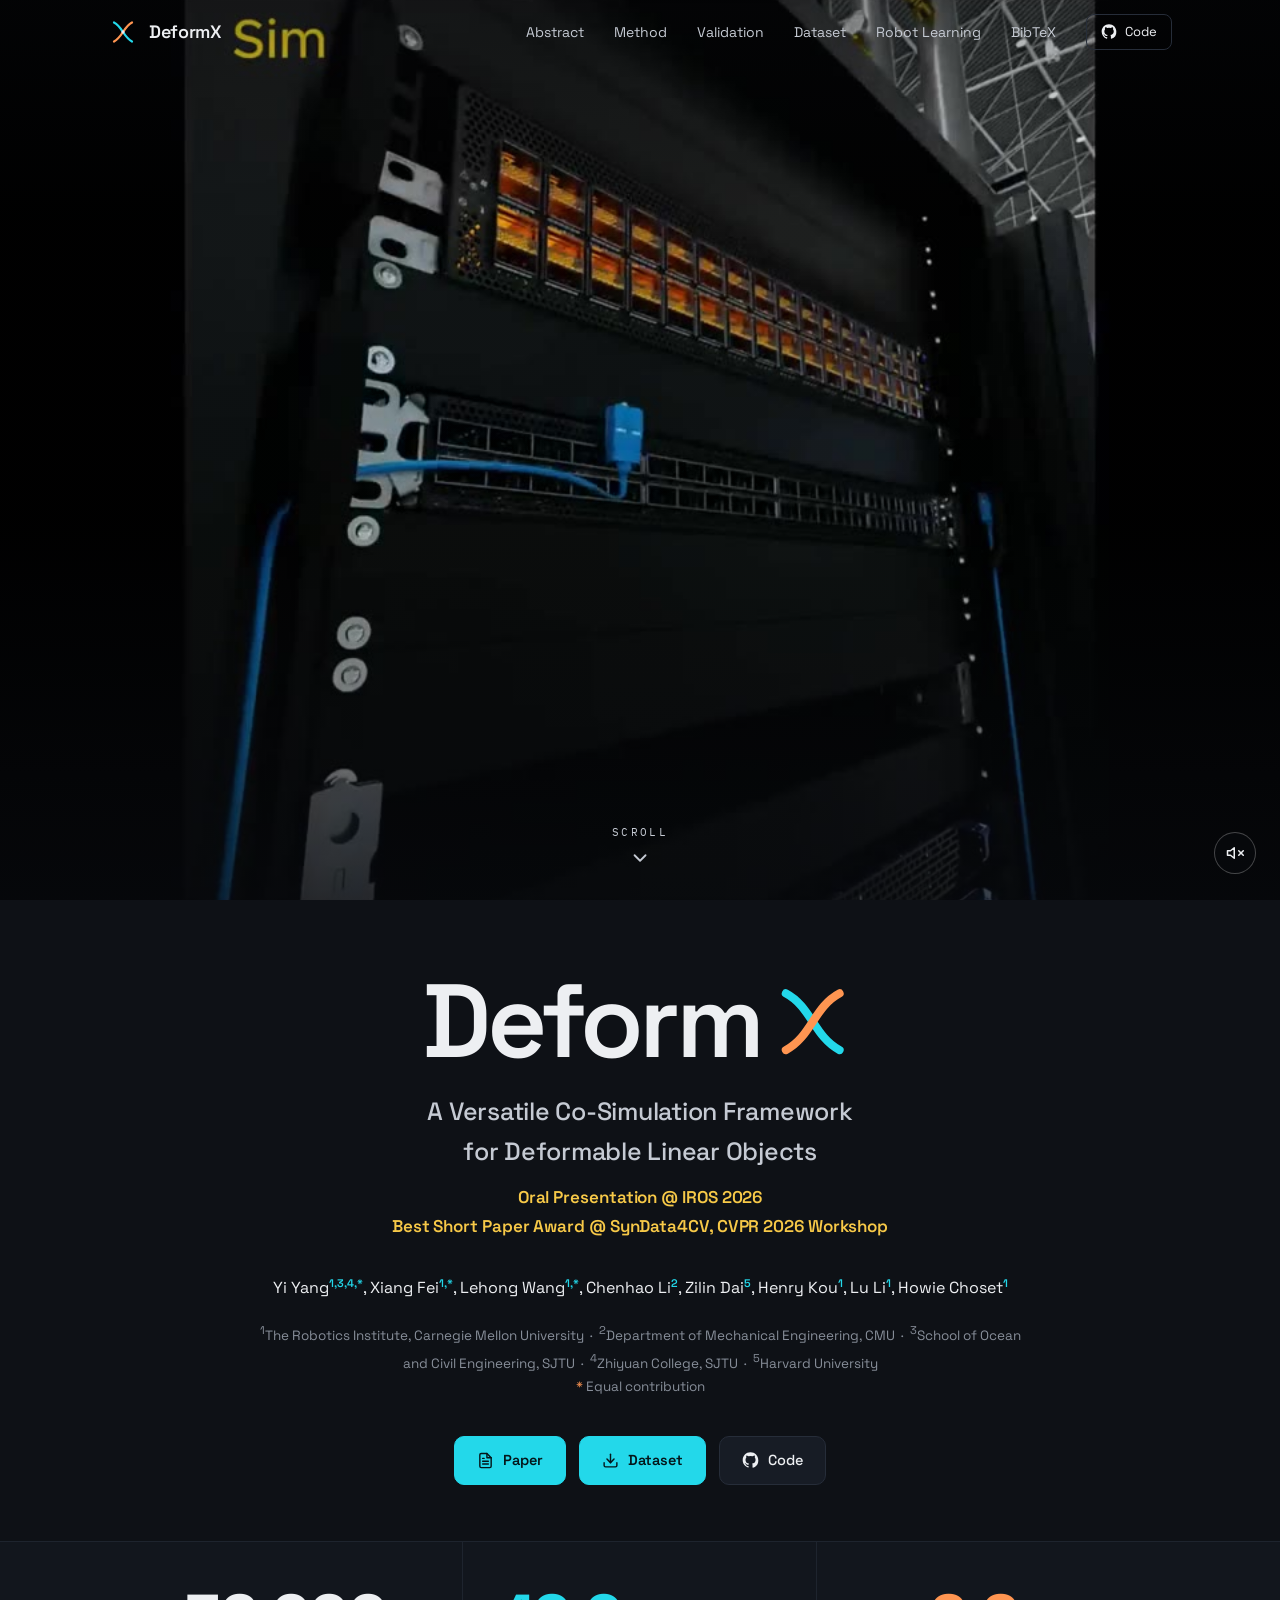
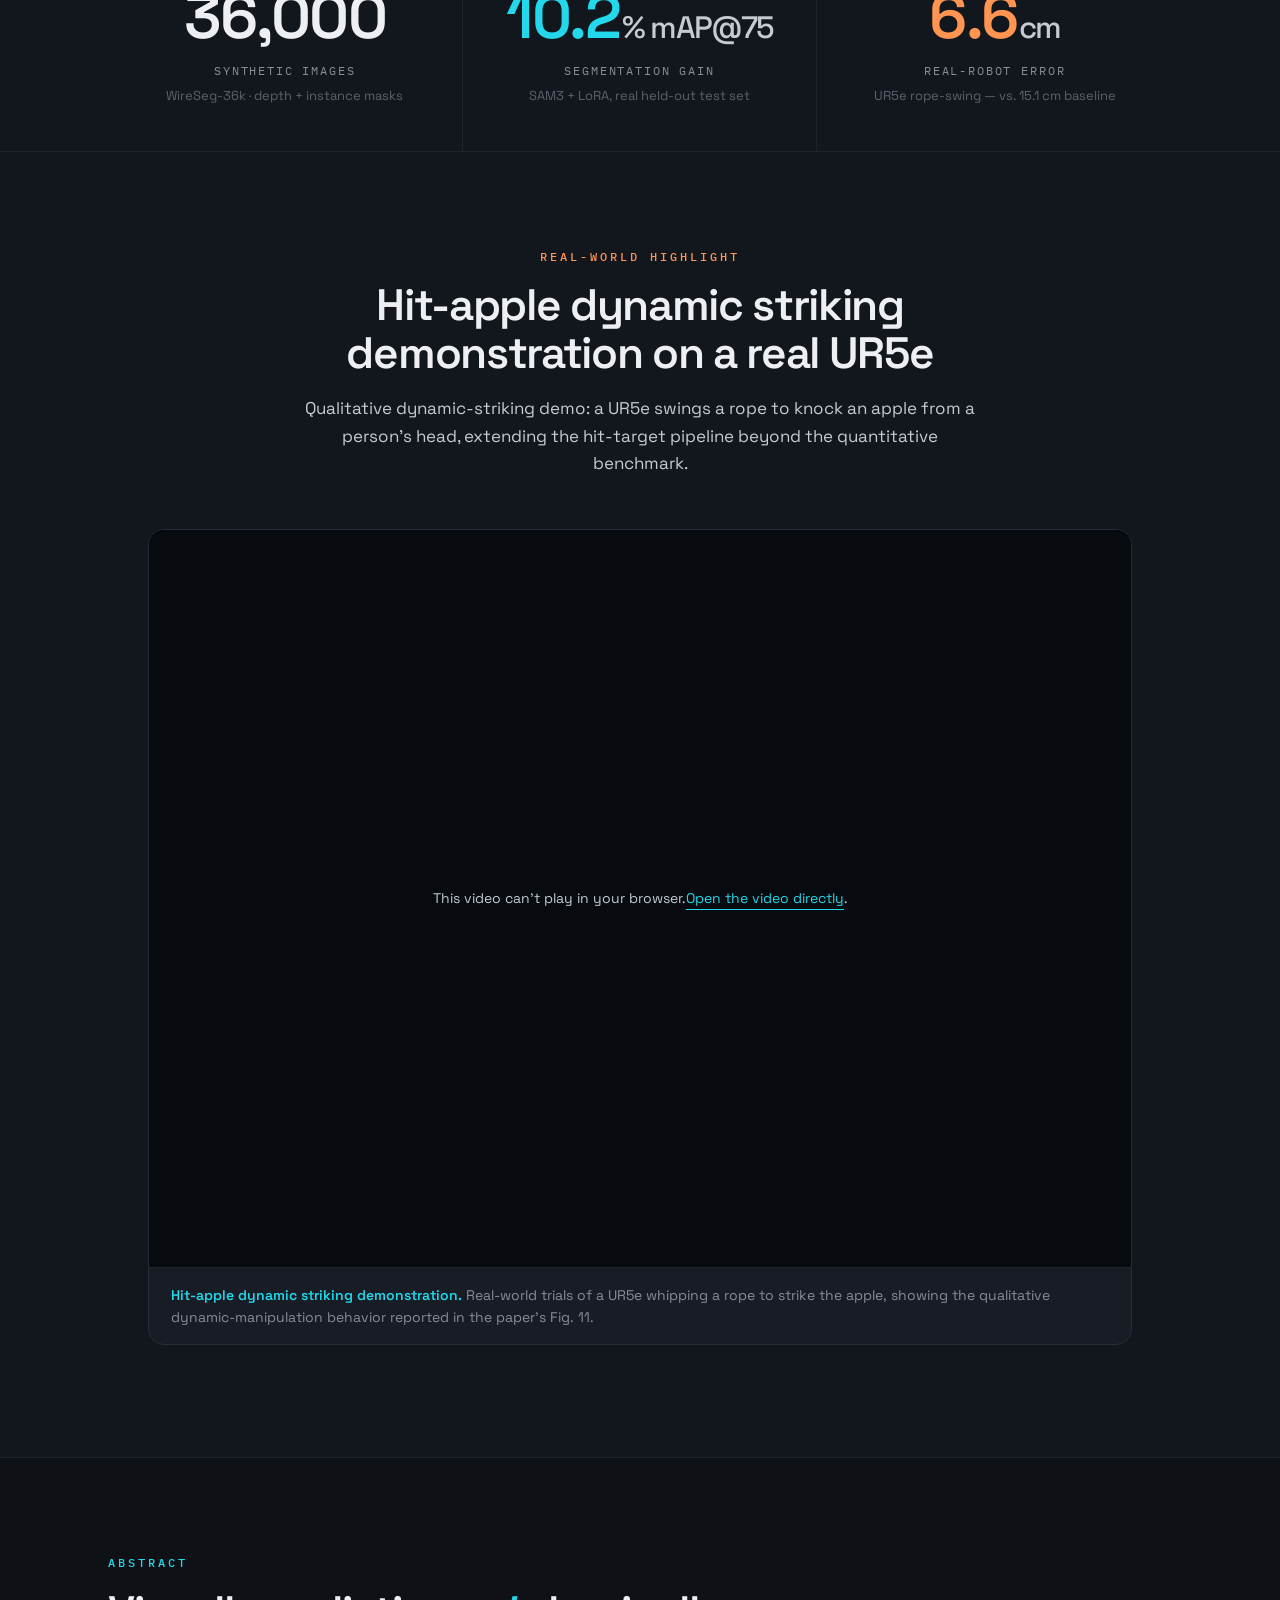
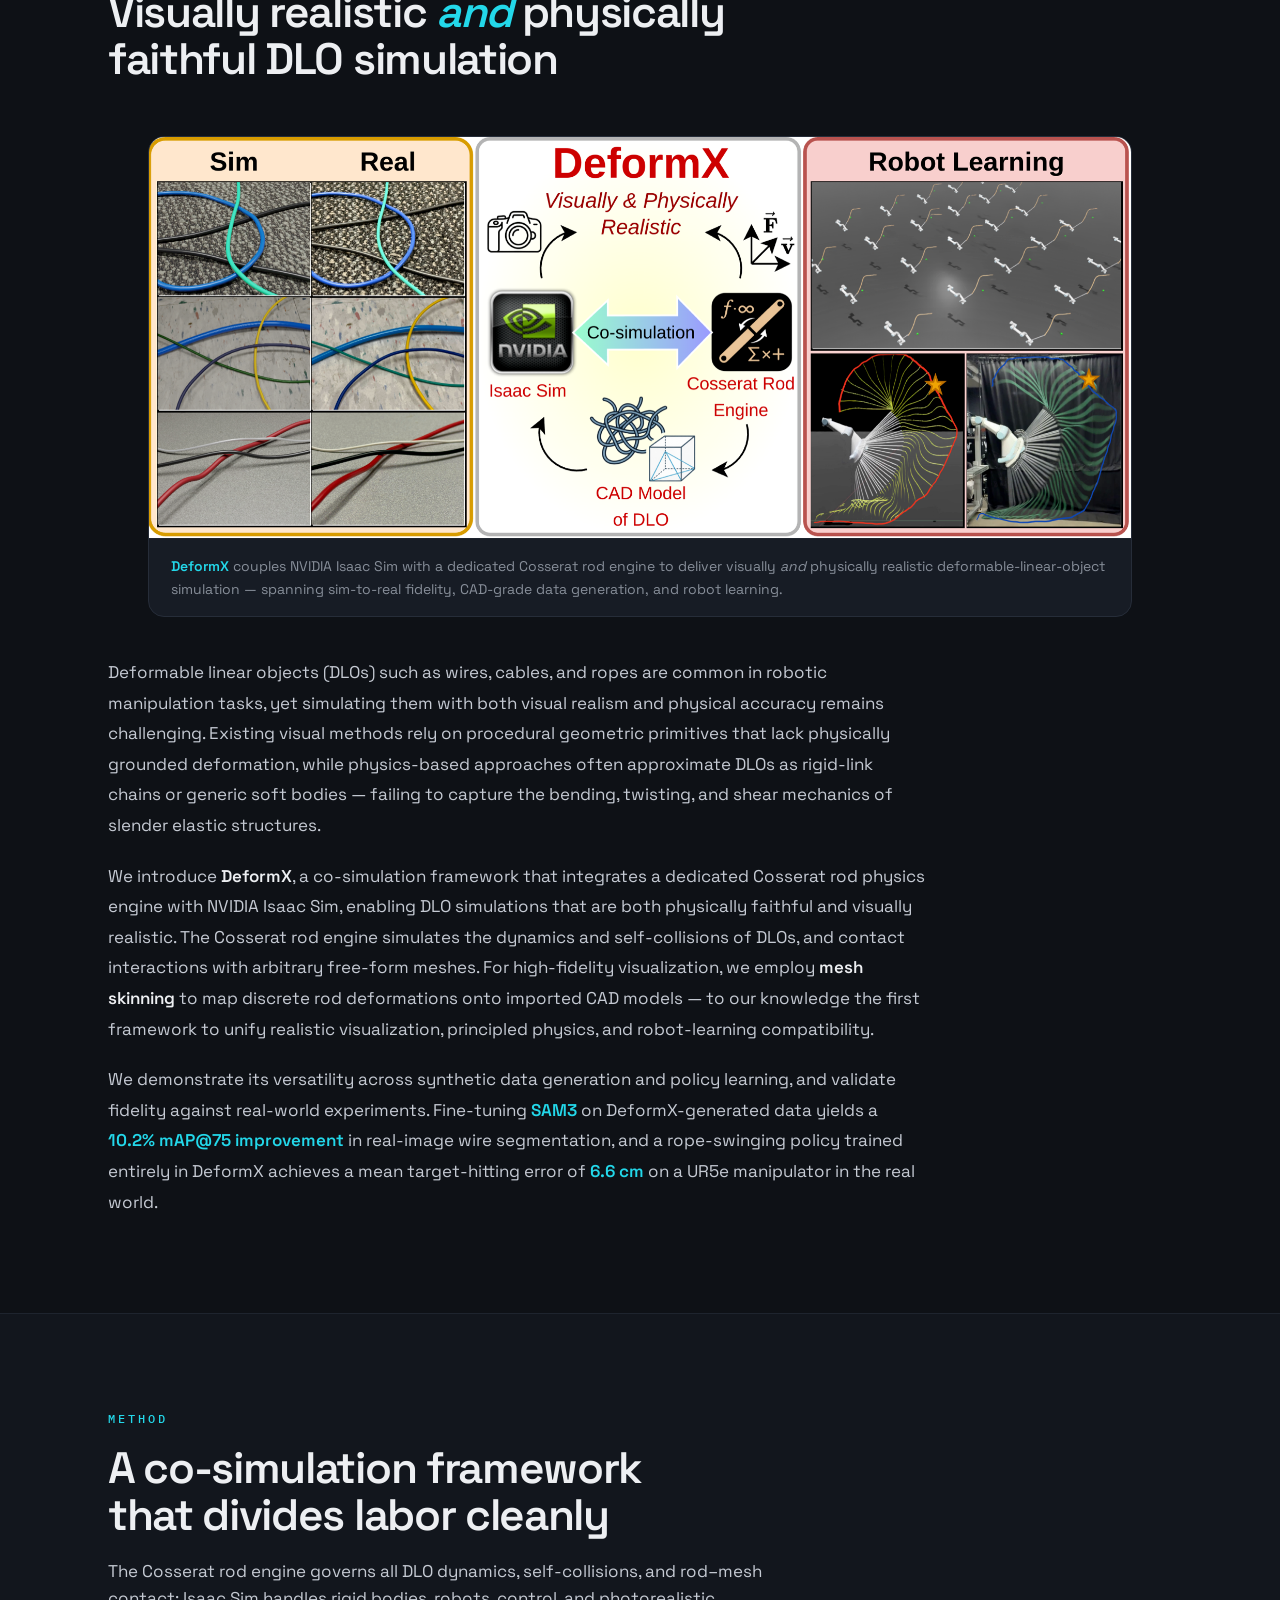
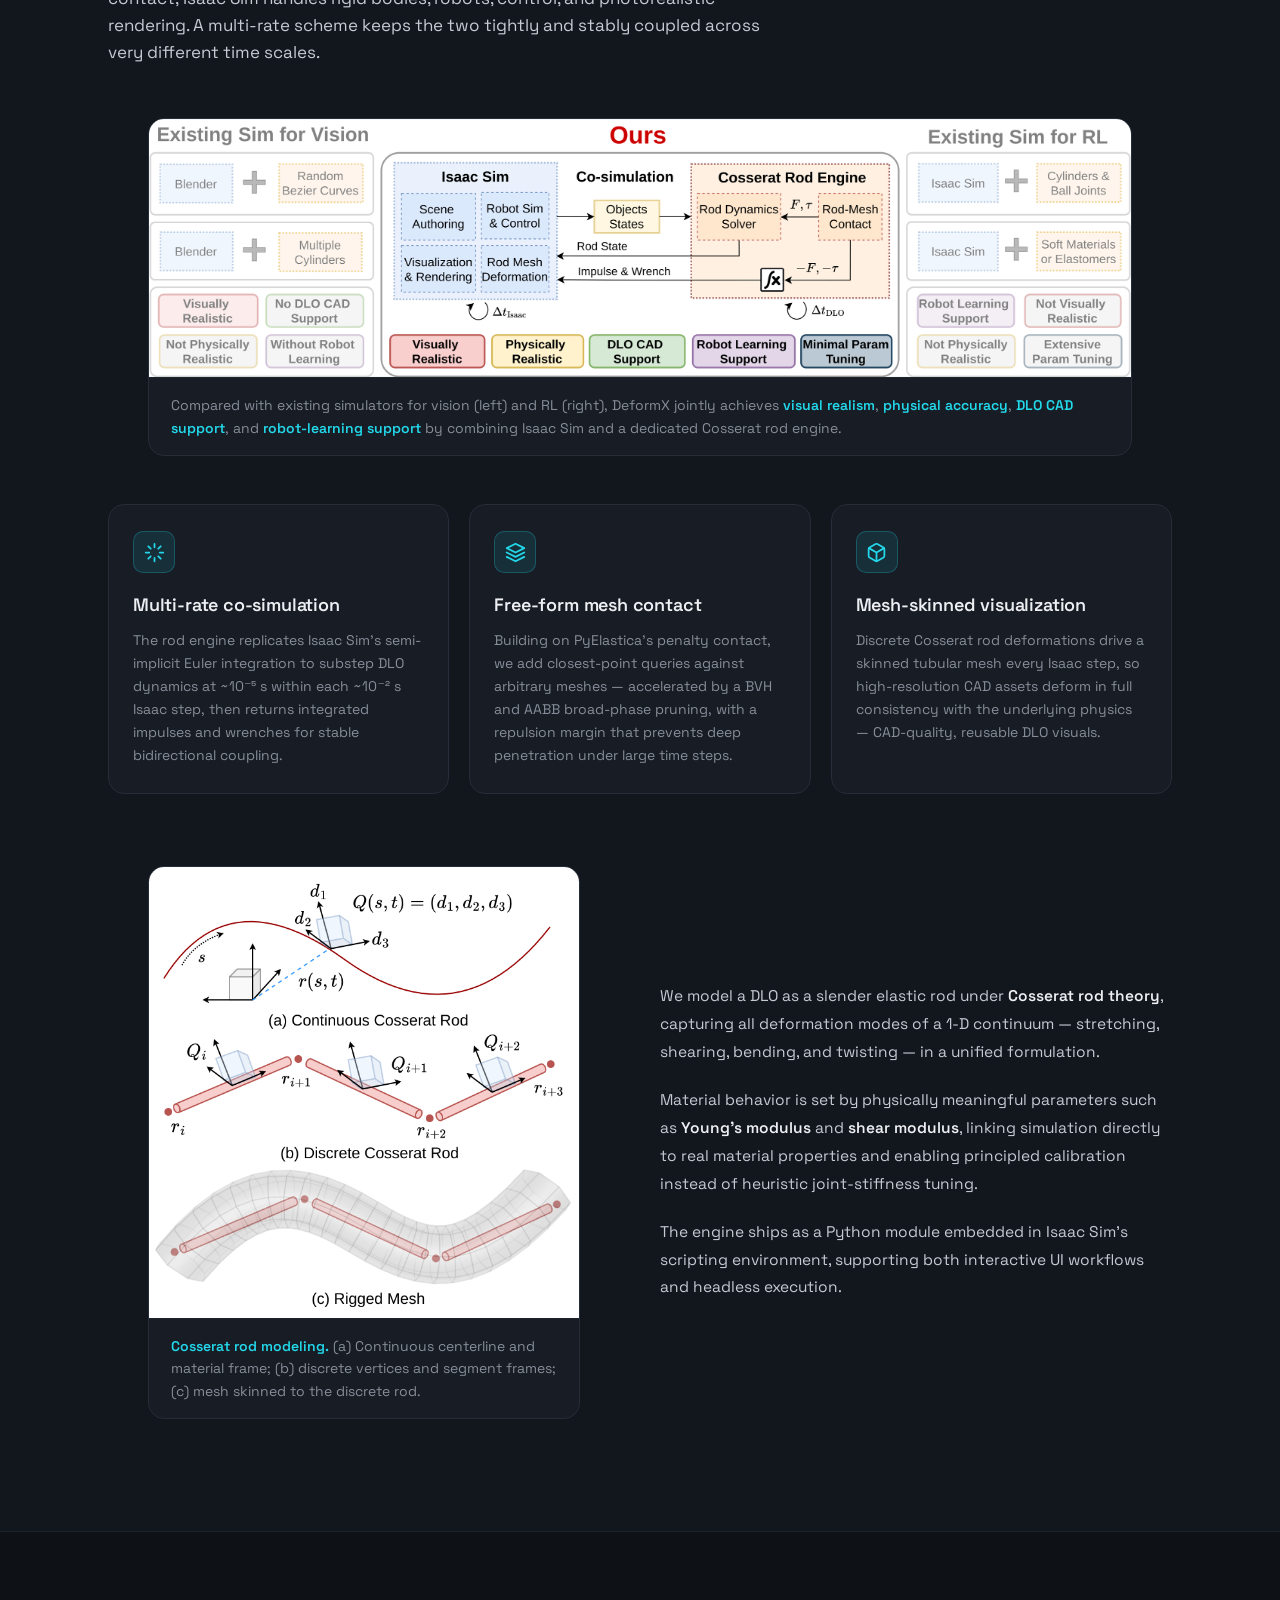
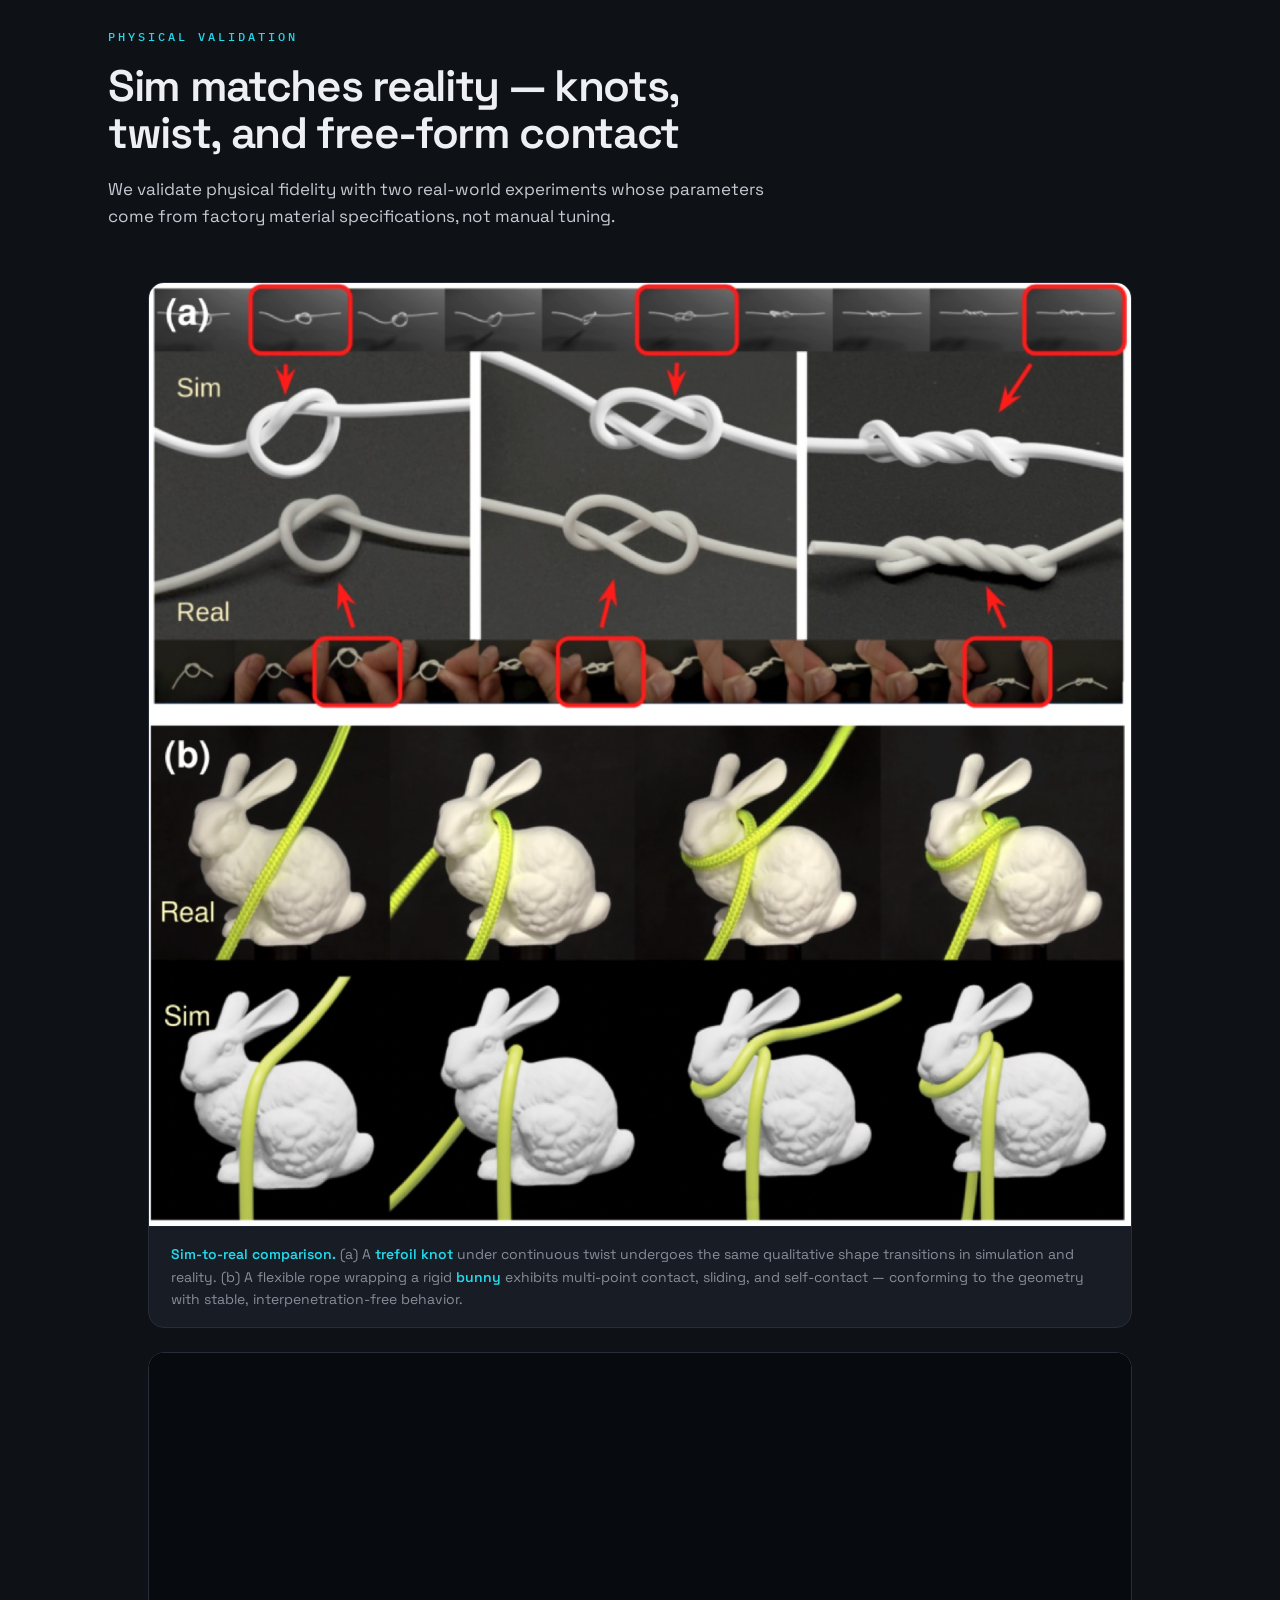
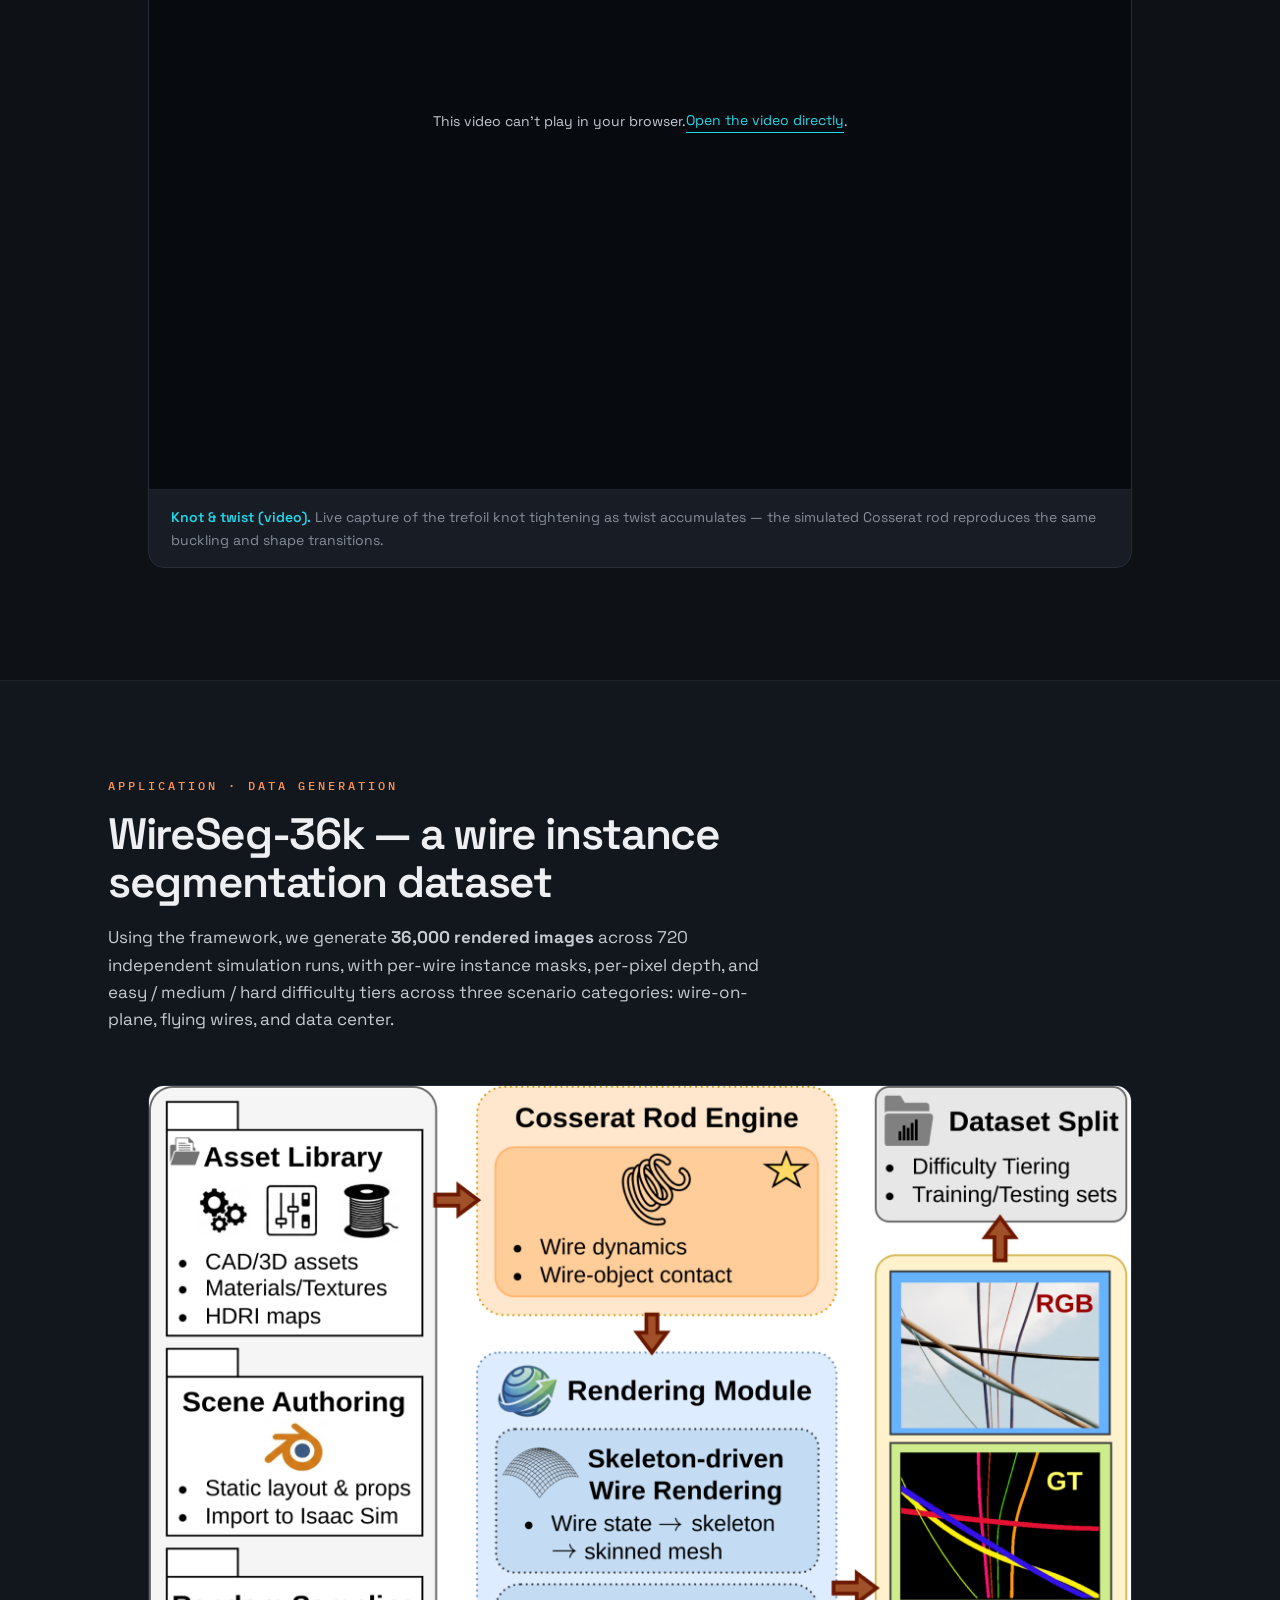
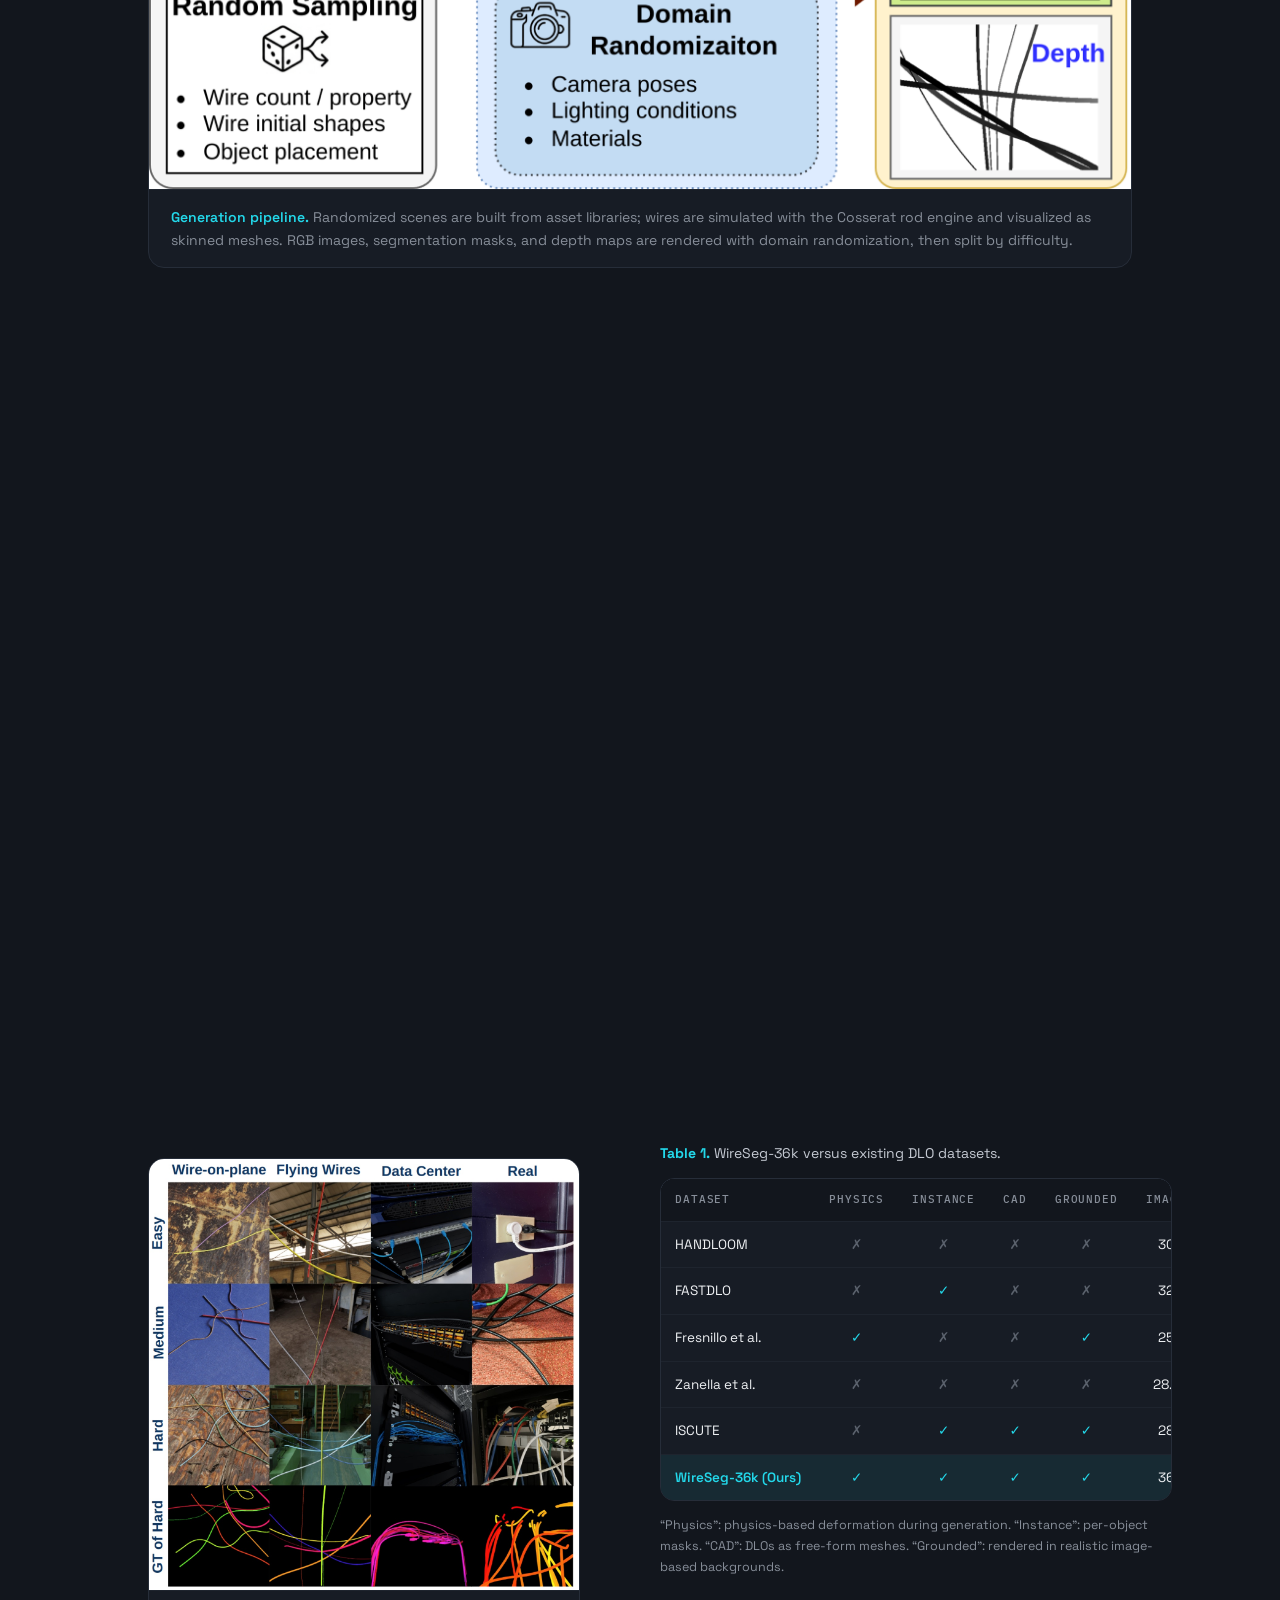
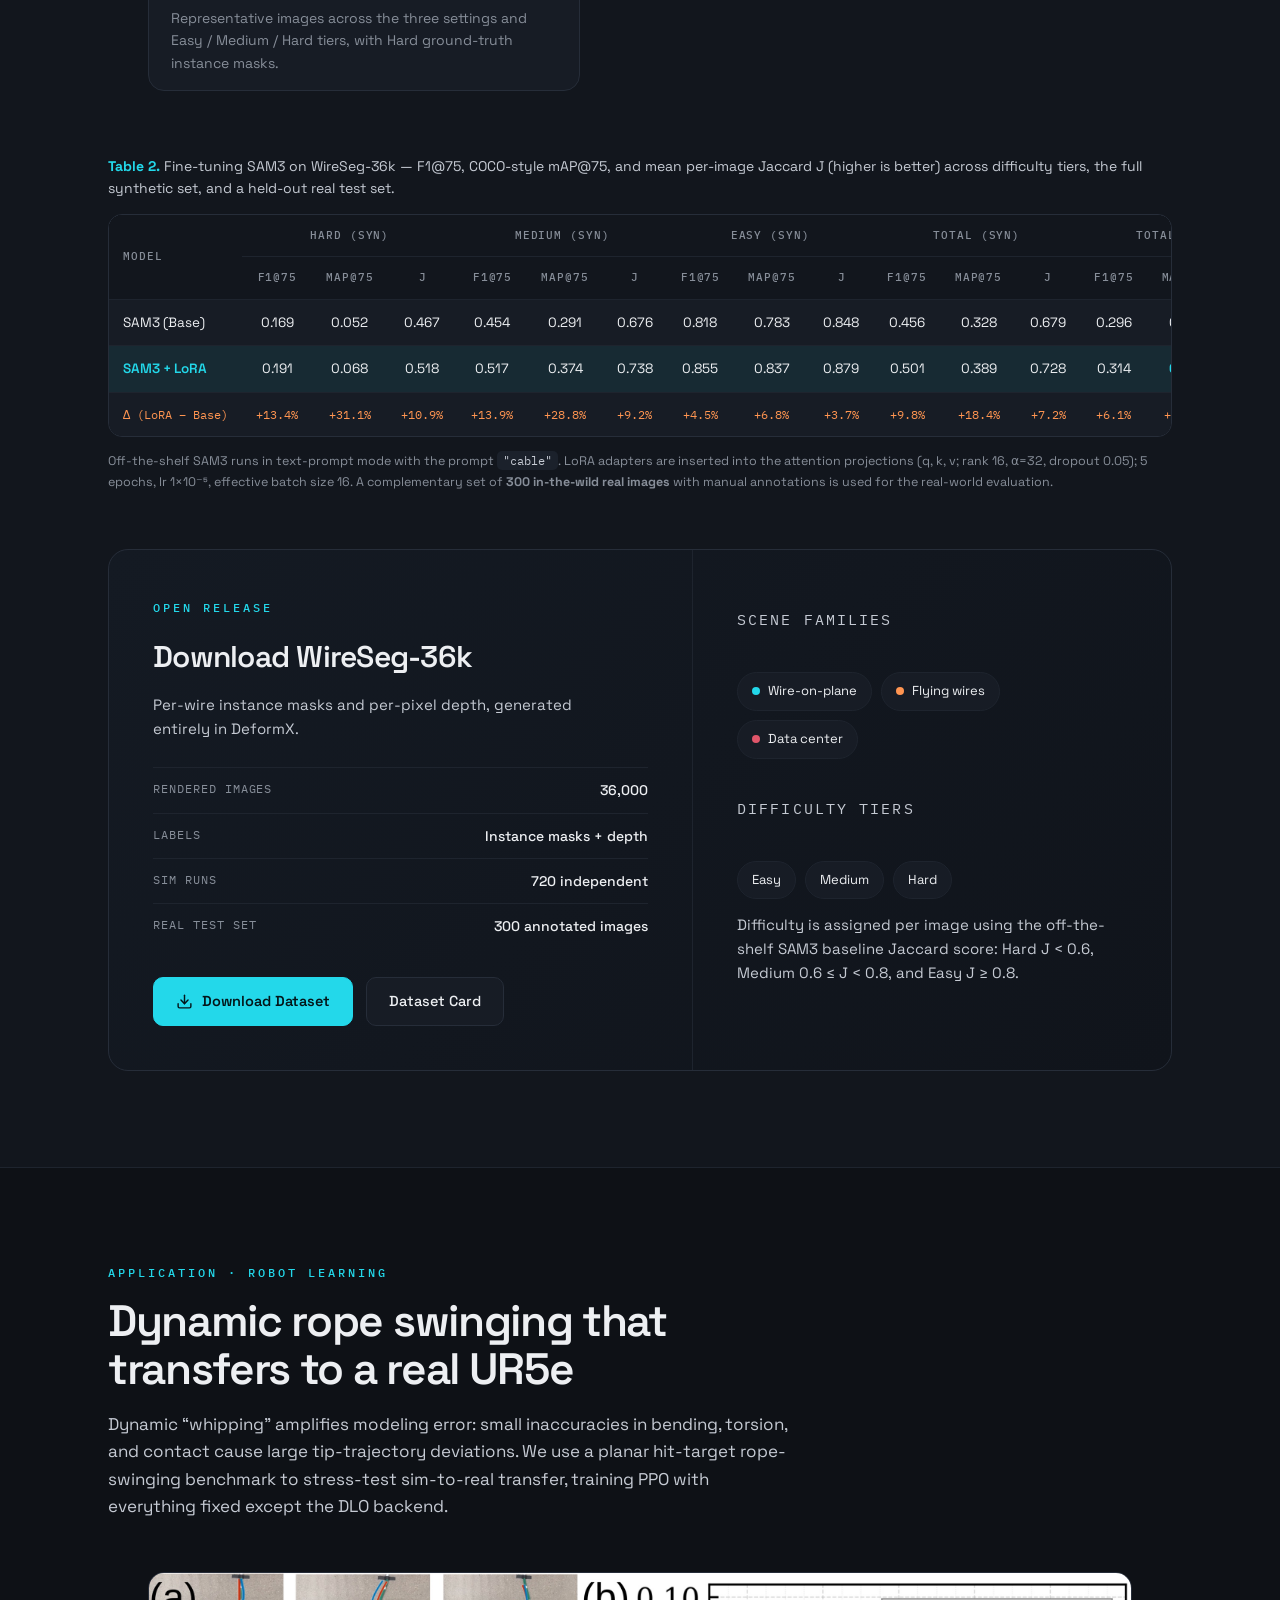
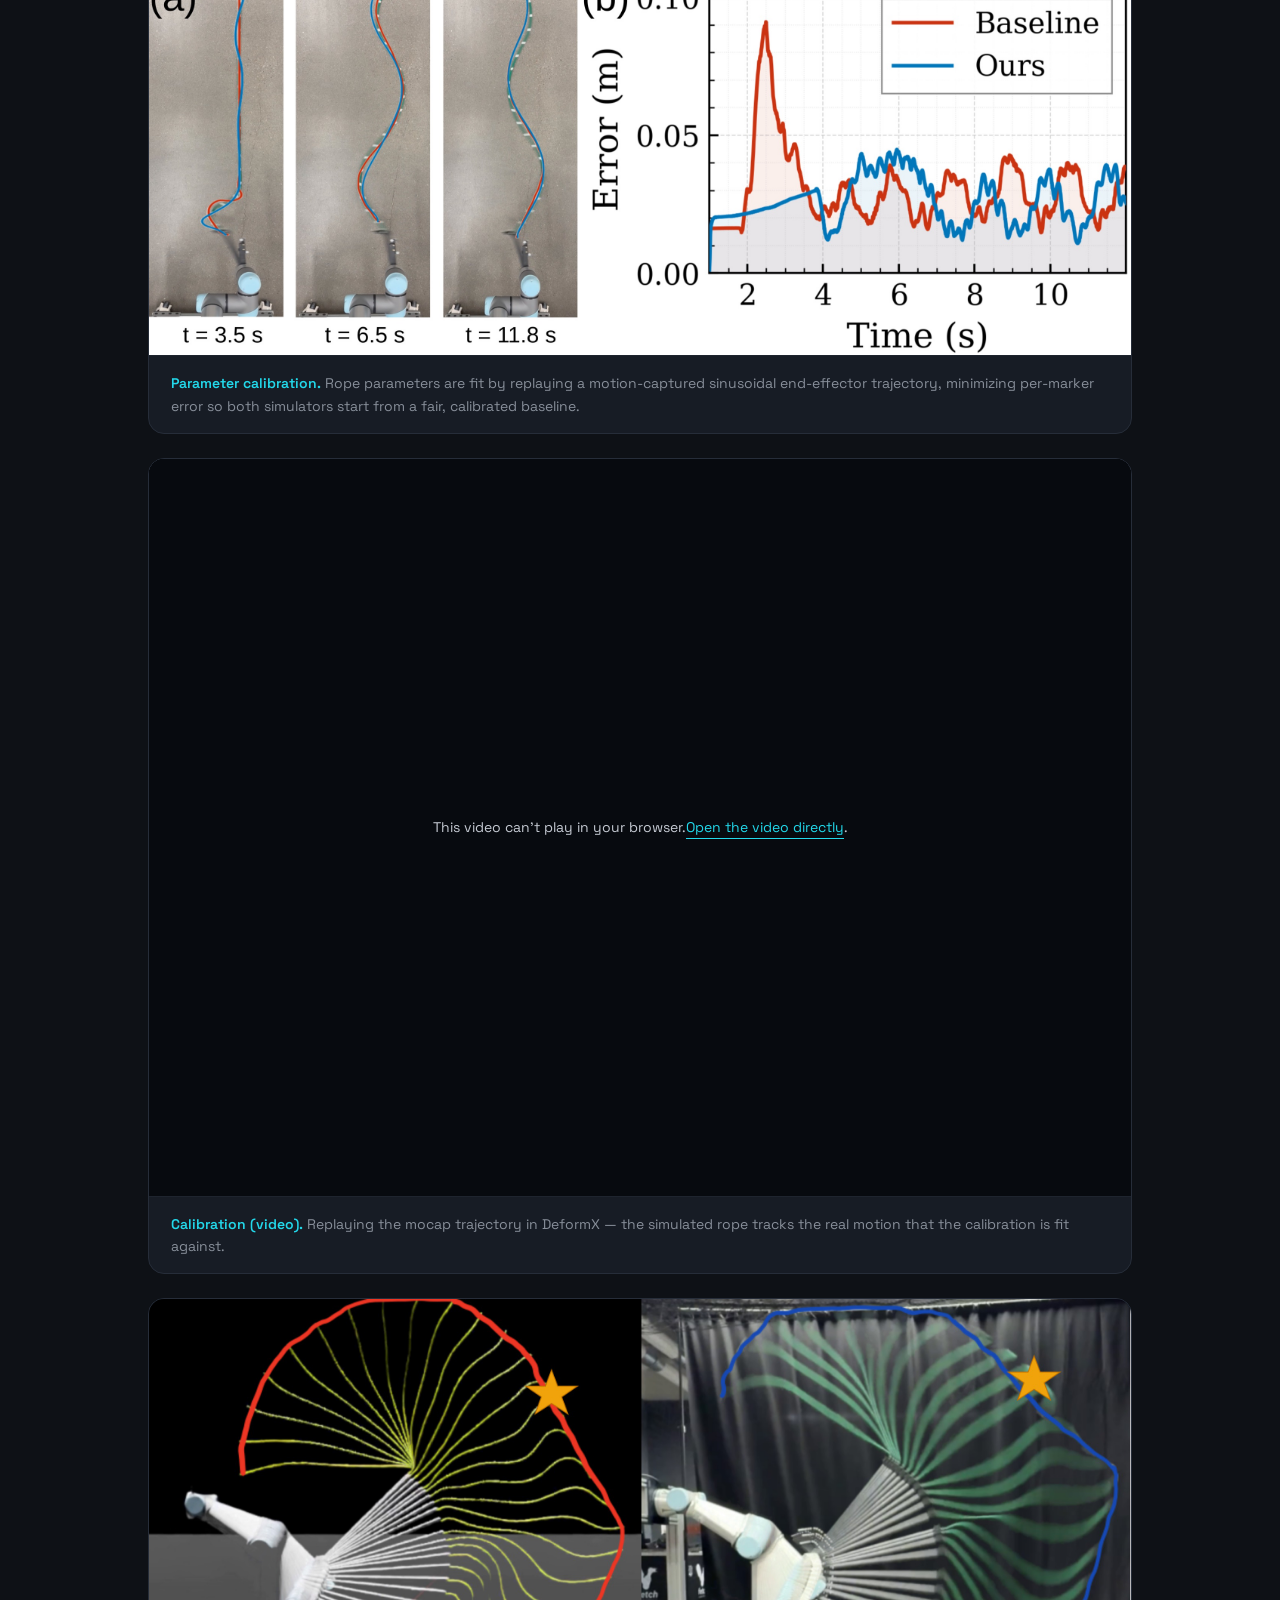
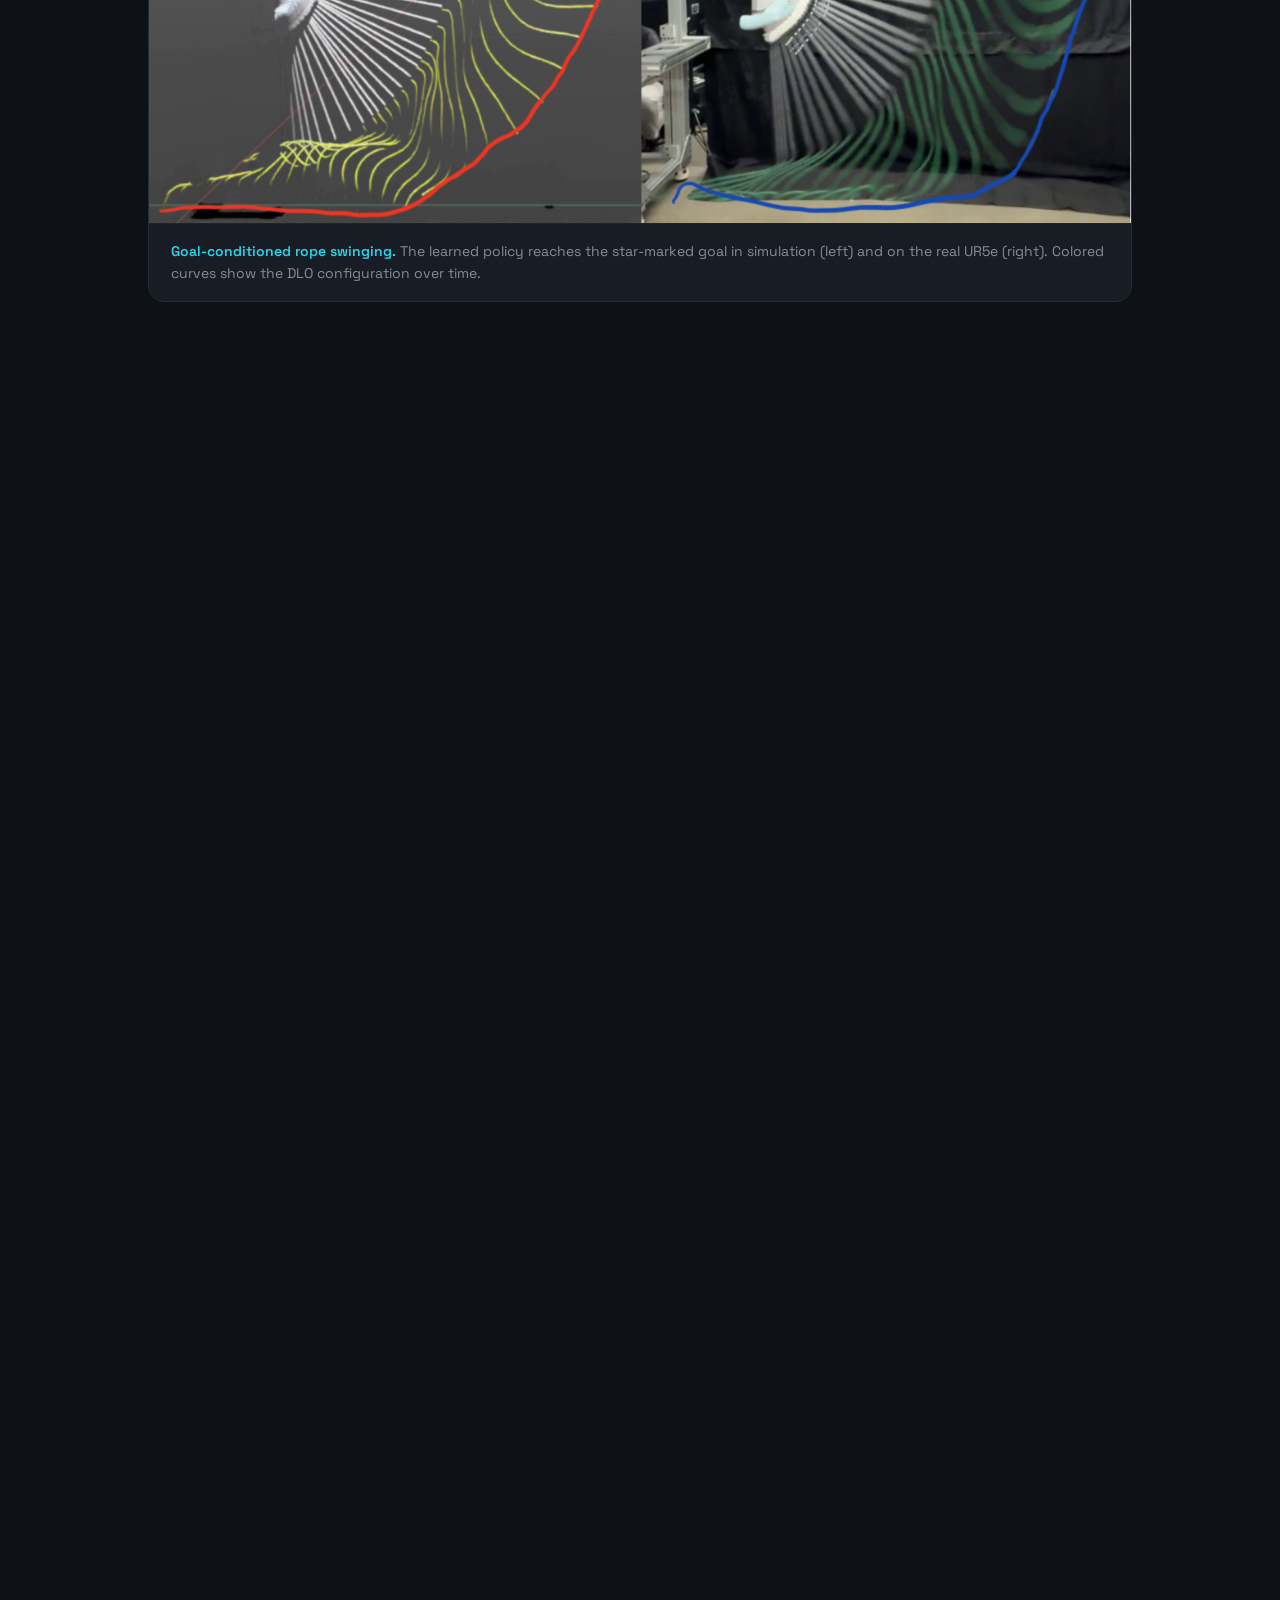
==== index.html @ 35da4b11 "Drop the byline keyword pill The pill's topic keywords duplicated the tagline, and with the honors l" ====
<!DOCTYPE html>
<html lang="en">
<head>
<meta charset="UTF-8" />
<meta name="viewport" content="width=device-width, initial-scale=1.0" />
<title>DeformX — A Versatile Co-Simulation Framework for Deformable Linear Objects</title>
<meta name="description" content="Oral at IROS 2026. Best Short Paper Award at the SynData4CV workshop, CVPR 2026. DeformX integrates a Cosserat rod physics engine with NVIDIA Isaac Sim for physically accurate, photorealistic simulation of cables, wires, and ropes — and large-scale synthetic dataset generation." />
<meta property="og:type" content="website" />
<meta property="og:title" content="DeformX — A Versatile Co-Simulation Framework for Deformable Linear Objects" />
<meta property="og:description" content="Oral @ IROS 2026 · Best Short Paper @ SynData4CV, CVPR 2026. Cosserat rod physics × NVIDIA Isaac Sim for physically accurate, photorealistic DLO simulation and synthetic dataset generation." />
<meta property="og:image" content="assets/img/og.jpg" />
<meta property="og:url" content="https://deformx.github.io/" />
<meta name="twitter:card" content="summary_large_image" />
<meta name="twitter:title" content="DeformX — Co-Simulation for Deformable Linear Objects" />
<meta name="twitter:description" content="Oral @ IROS 2026 · Best Short Paper @ SynData4CV, CVPR 2026. Cosserat rod physics × NVIDIA Isaac Sim for accurate DLO simulation and synthetic data." />
<meta name="twitter:image" content="assets/img/og.jpg" />
<link rel="icon" href="data:image/svg+xml,%3Csvg xmlns='http://www.w3.org/2000/svg' viewBox='0 0 120 120'%3E%3Crect width='120' height='120' rx='24' fill='%230E1116'/%3E%3Cg fill='none' stroke-linecap='round' stroke-width='10'%3E%3Cpath d='M30,30 C60,44 64,76 90,90' stroke='%2323D8EA'/%3E%3Cpath d='M90,30 C64,44 60,76 30,90' stroke='%23FF9551'/%3E%3C/g%3E%3Crect x='54' y='54' width='12' height='12' rx='2' transform='rotate(45 60 60)' fill='%23EAECEC'/%3E%3C/svg%3E" />
<link rel="preconnect" href="https://fonts.googleapis.com" />
<link rel="preconnect" href="https://fonts.gstatic.com" crossorigin />
<link href="https://fonts.googleapis.com/css2?family=Space+Grotesk:wght@400;500;600;700&family=IBM+Plex+Mono:wght@400;500;600&display=swap" rel="stylesheet" />
<style>
  :root{
    --graphite:#0E1116;
    --graphite-2:#12161d;
    --card:#171c25;
    --card-2:#1b212b;
    --line:#262d39;
    --line-soft:#1e242e;
    --ink:#EDEFF2;
    --ink-2:#C5CAD3;
    --muted:#878E99;
    --faint:#5b626d;
    --cyan:#23D8EA;
    --cyan-deep:#16CFE2;
    --orange:#FF9551;
    --orange-deep:#FF8C42;
    --gold:#F7C948;
    --maxw:1120px;
  }
  *{box-sizing:border-box;}
  html{scroll-behavior:smooth;}
  body{
    margin:0;background:var(--graphite);color:var(--ink);
    font-family:"Space Grotesk",system-ui,sans-serif;
    -webkit-font-smoothing:antialiased;line-height:1.6;
    overflow-x:hidden;
  }
  a{color:inherit;text-decoration:none;}
  img{max-width:100%;display:block;}
  ::selection{background:var(--cyan);color:#04161a;}

  .mono{font-family:"IBM Plex Mono",monospace;}
  .wrap{max-width:var(--maxw);margin:0 auto;padding:0 28px;}

  .eyebrow{
    font-family:"IBM Plex Mono",monospace;font-size:11.5px;font-weight:500;
    letter-spacing:.26em;text-transform:uppercase;color:var(--muted);
  }
  .accent-cyan{color:var(--cyan);}
  .accent-orange{color:var(--orange);}

  /* ===================== NAV ===================== */
  nav{
    position:fixed;top:0;left:0;right:0;z-index:100;
    background:transparent;backdrop-filter:none;
    border-bottom:1px solid transparent;transition:border-color .3s,background .3s,backdrop-filter .3s;
  }
  nav.scrolled{background:rgba(14,17,22,.72);backdrop-filter:blur(14px);border-bottom-color:var(--line-soft);}
  nav .row{display:flex;align-items:center;justify-content:space-between;height:64px;}
  .brand{display:flex;align-items:center;gap:11px;}
  .brand .bmark{width:30px;height:30px;}
  .brand .bname{font-weight:600;letter-spacing:-.02em;font-size:18px;}
  .navlinks{display:flex;align-items:center;gap:30px;}
  .navlinks a{font-size:14px;color:var(--ink-2);transition:color .2s;}
  .navlinks a:hover{color:var(--cyan);}
  .navlinks .ghbtn{
    display:inline-flex;align-items:center;gap:8px;
    border:1px solid var(--line);border-radius:8px;padding:7px 14px;
    font-size:13px;color:var(--ink);transition:.2s;
  }
  .navlinks .ghbtn:hover{border-color:var(--cyan);color:var(--cyan);background:rgba(35,216,234,.06);}
  @media(max-width:760px){ .navlinks a:not(.ghbtn){display:none;} }

  /* ===================== INTRO VIDEO ===================== */
  .intro{position:relative;height:100vh;height:100svh;min-height:560px;overflow:hidden;display:flex;align-items:center;justify-content:center;text-align:center;}
  .intro video{position:absolute;inset:0;width:100%;height:100%;object-fit:cover;z-index:0;}
  .intro .scrim{position:absolute;inset:0;z-index:1;background:
     linear-gradient(180deg,rgba(8,10,14,.34) 0%,rgba(8,10,14,.05) 24%,rgba(8,10,14,.05) 58%,rgba(8,10,14,.72) 100%);}
  .intro-inner{position:relative;z-index:2;padding:0 24px;max-width:960px;}
  .intro-title{
    display:flex;align-items:center;justify-content:center;gap:.04em;
    font-weight:600;letter-spacing:-.04em;line-height:.92;margin:0;
    font-size:clamp(64px,11vw,140px);text-shadow:0 4px 40px rgba(0,0,0,.5);
  }
  .intro-title .xmark{display:inline-flex;margin-left:.03em;}
  .intro-title .xmark svg{width:.86em;height:.86em;}
  .intro-tag{font-size:clamp(18px,2.5vw,27px);font-weight:500;color:var(--ink);margin:24px auto 0;max-width:740px;text-wrap:balance;text-shadow:0 2px 24px rgba(0,0,0,.6);}
  .scrolldown{position:absolute;bottom:30px;left:50%;transform:translateX(-50%);z-index:3;display:flex;flex-direction:column;align-items:center;gap:8px;color:var(--ink-2);cursor:pointer;background:none;border:0;font-family:"IBM Plex Mono",monospace;font-size:10.5px;letter-spacing:.22em;text-transform:uppercase;}
  .scrolldown svg{width:22px;height:22px;animation:bob 1.8s ease-in-out infinite;}
  .scrolldown:hover{color:var(--cyan);}
  @keyframes bob{0%,100%{transform:translateY(0);}50%{transform:translateY(6px);}}
  @media(prefers-reduced-motion:reduce){ .scrolldown svg{animation:none;} }
  .mute-toggle{position:absolute;bottom:26px;right:24px;z-index:3;width:42px;height:42px;border-radius:50%;border:1px solid rgba(255,255,255,.25);background:rgba(8,10,14,.5);color:var(--ink);display:flex;align-items:center;justify-content:center;cursor:pointer;transition:.2s;}
  .mute-toggle:hover{border-color:var(--cyan);color:var(--cyan);}
  .mute-toggle svg{width:18px;height:18px;}

  /* byline band under the intro */
  .byline{background:var(--graphite);border-bottom:1px solid var(--line-soft);text-align:center;}
  .byline .wrap{padding:72px 28px 56px;}
  .byline-title{display:flex;align-items:center;justify-content:center;gap:.04em;font-weight:600;letter-spacing:-.04em;line-height:.95;margin:0;font-size:clamp(54px,9vw,104px);}
  .byline-title .xmark{display:inline-flex;margin-left:.03em;}
  .byline-title .xmark svg{width:.86em;height:.86em;}
  .byline-tag{font-size:clamp(18px,2.4vw,25px);font-weight:500;color:var(--ink-2);letter-spacing:-.01em;margin:20px auto 4px;max-width:720px;text-wrap:balance;}
  .btn.disabled{opacity:.6;cursor:default;pointer-events:none;}
  .ghbtn.disabled{opacity:.65;cursor:default;pointer-events:none;}

  /* ===================== HERO ===================== */
  .hero{position:relative;overflow:hidden;border-bottom:1px solid var(--line-soft);}
  .hero .dots{
    position:absolute;inset:0;
    background-image:radial-gradient(#1a212c 1.3px,transparent 1.3px);
    background-size:32px 32px;-webkit-mask-image:radial-gradient(ellipse 80% 70% at 50% 30%,#000 35%,transparent 75%);
    mask-image:radial-gradient(ellipse 80% 70% at 50% 30%,#000 35%,transparent 75%);
    opacity:.7;
  }
  .hero .glow{
    position:absolute;left:50%;top:-120px;transform:translateX(-50%);
    width:760px;height:520px;pointer-events:none;
    background:radial-gradient(closest-side,rgba(35,216,234,.16),transparent 70%);
    filter:blur(8px);
  }
  .hero .glow.b{left:62%;top:60px;width:520px;height:360px;background:radial-gradient(closest-side,rgba(255,149,81,.12),transparent 70%);}
  .hero-inner{position:relative;text-align:center;padding:64px 28px 56px;max-width:var(--maxw);margin:0 auto;}

  /* award / honor lines, MAC-VO style */
  .honors{
    display:flex;flex-direction:column;align-items:center;gap:5px;
    margin:14px auto 0;color:var(--gold);
    font-size:17px;font-weight:600;letter-spacing:-.005em;line-height:1.45;
  }
  .honors a{border-bottom:1px solid transparent;transition:.2s;}
  .honors a:hover{border-bottom-color:currentColor;}

  .hero-title{
    display:flex;align-items:center;justify-content:center;gap:.04em;
    font-weight:600;letter-spacing:-.04em;line-height:.95;margin:0;
    font-size:clamp(58px,10vw,118px);
  }
  .hero-title .xmark{display:inline-flex;margin-left:.03em;}
  .hero-title .xmark svg{width:.86em;height:.86em;}

  .hero-tag{
    font-size:clamp(18px,2.4vw,25px);font-weight:500;color:var(--ink-2);
    letter-spacing:-.01em;margin:22px auto 0;max-width:720px;text-wrap:balance;
  }

  /* authors */
  .authors{margin:34px auto 0;max-width:760px;font-size:16px;color:var(--ink);line-height:1.9;}
  .authors a{border-bottom:1px solid transparent;transition:.2s;}
  .authors a:hover{color:var(--cyan);border-bottom-color:var(--cyan);}
  .authors sup{color:var(--cyan);font-size:11px;font-weight:600;}
  .authors .noauth{color:var(--ink);cursor:default;}
  .affil{margin:16px auto 0;max-width:780px;color:var(--muted);font-size:13.5px;line-height:1.8;}
  .affil .star{color:var(--orange);}

  /* action buttons */
  .actions{display:flex;flex-wrap:wrap;gap:13px;justify-content:center;margin-top:36px;}
  .btn{
    display:inline-flex;align-items:center;gap:9px;
    padding:12px 22px;border-radius:10px;font-size:14.5px;font-weight:500;
    border:1px solid var(--line);background:var(--card);color:var(--ink);
    transition:.2s;cursor:pointer;
  }
  .btn svg{width:17px;height:17px;}
  .btn:hover{transform:translateY(-2px);border-color:var(--faint);}
  .btn.primary{background:var(--cyan);color:#04161a;border-color:var(--cyan);font-weight:600;}
  .btn.primary:hover{box-shadow:0 10px 30px -8px rgba(35,216,234,.5);border-color:var(--cyan);}
  .btn.ghost:hover{background:var(--card-2);}

  /* hero render frame */
  .hero-figure{position:relative;max-width:980px;margin:56px auto 0;}
  .framewrap{
    position:relative;border:1px solid var(--line);border-radius:16px;overflow:hidden;
    background:var(--card);box-shadow:0 40px 90px -40px rgba(0,0,0,.8);
  }
  .framewrap img{width:100%;display:block;}
  .framewrap .tick{position:absolute;width:18px;height:18px;border:2px solid var(--cyan);opacity:.5;z-index:2;}
  .tick.tl{top:12px;left:12px;border-right:0;border-bottom:0;}
  .tick.tr{top:12px;right:12px;border-left:0;border-bottom:0;}
  .tick.bl{bottom:12px;left:12px;border-right:0;border-top:0;}
  .tick.br{bottom:12px;right:12px;border-left:0;border-top:0;}
  .figcap{
    position:absolute;left:0;right:0;bottom:0;padding:40px 18px 14px;
    background:linear-gradient(transparent,rgba(8,10,14,.85));
    font-family:"IBM Plex Mono",monospace;font-size:11px;letter-spacing:.08em;color:var(--ink-2);text-transform:uppercase;
  }

  /* ===================== STAT STRIP ===================== */
  .stats{border-bottom:1px solid var(--line-soft);background:var(--graphite-2);}
  .stats .grid{display:grid;grid-template-columns:repeat(3,1fr);}
  .stat{padding:44px 28px;text-align:center;border-right:1px solid var(--line-soft);}
  .stat:last-child{border-right:0;}
  .stat .num{font-size:clamp(40px,5.5vw,62px);font-weight:600;letter-spacing:-.03em;line-height:1;}
  .stat .num .u{font-size:.5em;font-weight:500;margin-left:.06em;color:var(--ink-2);}
  .stat .lbl{margin-top:14px;font-family:"IBM Plex Mono",monospace;font-size:11.5px;letter-spacing:.16em;text-transform:uppercase;color:var(--muted);}
  .stat .sub{margin-top:6px;font-size:13px;color:var(--faint);}
  @media(max-width:760px){ .stats .grid{grid-template-columns:1fr;} .stat{border-right:0;border-bottom:1px solid var(--line-soft);} .stat:last-child{border-bottom:0;} }

  /* ===================== SECTIONS ===================== */
  section.block{padding:96px 0;border-bottom:1px solid var(--line-soft);}
  section.block.alt{background:var(--graphite-2);}
  .sechead{max-width:760px;margin-bottom:52px;}
  .sechead .eyebrow{display:block;margin-bottom:16px;}
  .sechead h2{font-size:clamp(30px,4vw,44px);font-weight:600;letter-spacing:-.03em;line-height:1.08;margin:0;text-wrap:balance;}
  .sechead p{margin:18px 0 0;color:var(--ink-2);font-size:17px;max-width:680px;}
  .lead{color:var(--ink-2);font-size:18px;line-height:1.75;max-width:720px;}
  .lead strong{color:var(--ink);font-weight:600;}

  /* overview two-col */
  .overview{display:grid;grid-template-columns:1fr 1fr;gap:48px;align-items:center;}
  @media(max-width:860px){ .overview{grid-template-columns:1fr;gap:32px;} }

  /* contribution cards */
  .contrib{display:grid;grid-template-columns:repeat(2,1fr);gap:22px;}
  @media(max-width:760px){ .contrib{grid-template-columns:1fr;} }
  .ccard{
    border:1px solid var(--line);border-radius:16px;overflow:hidden;background:var(--card);
    display:flex;flex-direction:column;transition:.28s;
  }
  .ccard:hover{transform:translateY(-4px);border-color:var(--faint);box-shadow:0 30px 60px -36px rgba(0,0,0,.85);}
  .ccard .imgwrap{position:relative;aspect-ratio:16/10;overflow:hidden;background:var(--graphite);}
  .ccard .imgwrap img{width:100%;height:100%;object-fit:cover;transition:transform .5s;}
  .ccard:hover .imgwrap img{transform:scale(1.04);}
  .ccard .body{padding:24px 24px 26px;}
  .ccard .ix{font-family:"IBM Plex Mono",monospace;font-size:12px;color:var(--cyan);letter-spacing:.12em;}
  .ccard h3{margin:10px 0 9px;font-size:21px;font-weight:600;letter-spacing:-.02em;}
  .ccard p{margin:0;color:var(--muted);font-size:14.5px;line-height:1.65;}

  /* generic figure */
  .figure{border:1px solid var(--line);border-radius:16px;overflow:hidden;background:var(--card);}
  .figure img{width:100%;}
  .figure .cap{padding:16px 22px;border-top:1px solid var(--line-soft);font-size:14px;color:var(--muted);}
  .figure .cap strong{color:var(--cyan);font-weight:600;}

  .two{display:grid;grid-template-columns:1fr 1fr;gap:22px;}
  @media(max-width:760px){ .two{grid-template-columns:1fr;} }

  /* video gallery */
  .vgrid{display:grid;grid-template-columns:repeat(auto-fit,minmax(320px,1fr));gap:22px;}
  @media(max-width:760px){ .vgrid{grid-template-columns:1fr;} }
  .vcard{border:1px solid var(--line);border-radius:16px;overflow:hidden;background:var(--card);transition:.28s;}
  .vcard:hover{transform:translateY(-4px);border-color:var(--faint);box-shadow:0 30px 60px -36px rgba(0,0,0,.85);}
  .vplayer{position:relative;aspect-ratio:4/3;background:#000;overflow:hidden;}
  .vplayer video,.vplayer iframe{position:absolute;inset:0;width:100%;height:100%;object-fit:cover;border:0;display:block;}
  .vplayer .corner{position:absolute;width:16px;height:16px;border:2px solid var(--cyan);opacity:.55;z-index:3;pointer-events:none;}
  .vplayer .corner.tl{top:11px;left:11px;border-right:0;border-bottom:0;}
  .vplayer .corner.br{bottom:11px;right:11px;border-left:0;border-top:0;}
  .vplay{position:absolute;inset:0;display:flex;align-items:center;justify-content:center;cursor:pointer;z-index:2;background:rgba(8,10,14,.18);transition:background .25s;}
  .vplay:hover{background:rgba(8,10,14,.06);}
  .vplay .ring{width:66px;height:66px;border-radius:50%;background:rgba(35,216,234,.92);display:flex;align-items:center;justify-content:center;box-shadow:0 12px 40px -8px rgba(35,216,234,.5);transition:transform .25s;}
  .vplay:hover .ring{transform:scale(1.08);}
  .vplay .ring svg{width:24px;height:24px;margin-left:3px;fill:#04161a;}
  .video-fallback{position:absolute;inset:0;z-index:4;display:none;align-items:center;justify-content:center;padding:24px;background:#070a0f;color:var(--ink-2);text-align:center;font-size:14px;line-height:1.6;}
  .video-fallback a{color:var(--cyan);border-bottom:1px solid currentColor;}
  .vplayer.video-error .video-fallback{display:flex;}
  .vplayer.video-error .vplay{display:none;}
  .vcard .vbody{padding:18px 22px 20px;display:flex;align-items:baseline;justify-content:space-between;gap:14px;}
  .vcard .vbody .vt{font-size:16px;font-weight:600;letter-spacing:-.01em;}
  .vcard .vbody .vx{font-family:"IBM Plex Mono",monospace;font-size:11px;letter-spacing:.12em;color:var(--cyan);text-transform:uppercase;flex:none;}
  .vcard .vbody .vd{display:block;margin-top:4px;color:var(--muted);font-size:13.5px;font-weight:400;}

  /* dataset CTA */
  .dataset-cta{
    border:1px solid var(--line);border-radius:20px;overflow:hidden;
    background:linear-gradient(135deg,#141a23,#10141b);
    display:grid;grid-template-columns:1.1fr .9fr;
  }
  @media(max-width:820px){ .dataset-cta{grid-template-columns:1fr;} }
  .dataset-cta .left{padding:44px;border-right:1px solid var(--line-soft);}
  @media(max-width:820px){ .dataset-cta .left{border-right:0;border-bottom:1px solid var(--line-soft);} }
  .dataset-cta h3{margin:14px 0 12px;font-size:30px;font-weight:600;letter-spacing:-.025em;}
  .dataset-cta p{color:var(--ink-2);font-size:15px;margin:0 0 26px;max-width:420px;}
  .meta-rows{display:flex;flex-direction:column;gap:0;margin-bottom:28px;}
  .meta-rows .r{display:flex;justify-content:space-between;padding:11px 0;border-top:1px solid var(--line-soft);font-size:14px;}
  .meta-rows .r .k{color:var(--muted);font-family:"IBM Plex Mono",monospace;font-size:12px;letter-spacing:.08em;text-transform:uppercase;}
  .meta-rows .r .v{color:var(--ink);font-weight:500;}
  .dataset-cta .right{padding:44px;display:flex;flex-direction:column;justify-content:center;gap:14px;}
  .tier{display:flex;align-items:center;gap:14px;padding:16px 18px;border:1px solid var(--line-soft);border-radius:12px;background:var(--card);}
  .tier .badge{width:10px;height:10px;border-radius:50%;flex:none;}
  .tier .t{font-weight:600;font-size:15px;}
  .tier .d{color:var(--muted);font-size:13px;}

  /* paper */
  .paper-row{display:grid;grid-template-columns:340px 1fr;gap:40px;align-items:center;}
  @media(max-width:760px){ .paper-row{grid-template-columns:1fr;} }
  .paper-thumb{border:1px solid var(--line);border-radius:12px;overflow:hidden;background:var(--card);transition:.28s;display:block;}
  .paper-thumb:hover{transform:translateY(-4px);box-shadow:0 30px 60px -34px rgba(0,0,0,.85);border-color:var(--cyan);}

  /* video */
  .video-frame{position:relative;border:1px solid var(--line);border-radius:16px;overflow:hidden;background:#000;aspect-ratio:16/9;}
  .video-frame iframe{position:absolute;inset:0;width:100%;height:100%;border:0;}

  /* contact / footer */
  footer{padding:64px 0 48px;background:var(--graphite);}
  .foot-grid{display:flex;justify-content:space-between;align-items:flex-start;gap:40px;flex-wrap:wrap;}
  .foot-brand{display:flex;align-items:center;gap:12px;margin-bottom:14px;}
  .foot-brand .bmark{width:34px;height:34px;}
  .foot-brand .bname{font-size:20px;font-weight:600;letter-spacing:-.02em;}
  footer p{color:var(--muted);font-size:14px;max-width:380px;margin:0;}
  footer a.link{color:var(--cyan);border-bottom:1px solid transparent;transition:.2s;}
  footer a.link:hover{border-bottom-color:var(--cyan);}
  .foot-links{display:flex;flex-direction:column;gap:11px;font-size:14px;}
  .foot-links a{color:var(--ink-2);transition:.2s;}
  .foot-links a:hover{color:var(--cyan);}
  .foot-bottom{margin-top:46px;padding-top:24px;border-top:1px solid var(--line-soft);display:flex;justify-content:space-between;gap:16px;flex-wrap:wrap;font-family:"IBM Plex Mono",monospace;font-size:11.5px;color:var(--faint);letter-spacing:.08em;}

  /* bibtex */
  .bibtex{position:relative;border:1px solid var(--line);border-radius:14px;background:#0b0e13;overflow:hidden;}
  .bibtex pre{margin:0;padding:26px 28px;overflow-x:auto;font-family:"IBM Plex Mono",monospace;font-size:13.5px;line-height:1.75;color:var(--ink-2);}
  .bibtex pre .k{color:var(--cyan);} .bibtex pre .f{color:var(--orange);}
  .copy-btn{position:absolute;top:14px;right:14px;display:inline-flex;align-items:center;gap:7px;border:1px solid var(--line);background:var(--card);color:var(--ink-2);border-radius:8px;padding:7px 12px;font-family:"IBM Plex Mono",monospace;font-size:12px;letter-spacing:.06em;cursor:pointer;transition:.2s;}
  .copy-btn:hover{border-color:var(--cyan);color:var(--cyan);}
  .copy-btn svg{width:14px;height:14px;}
  .copy-btn.done{border-color:var(--cyan);color:var(--cyan);}

  /* prose */
  .prose{max-width:820px;}
  .prose p{color:var(--ink-2);font-size:17px;line-height:1.8;margin:0 0 20px;}
  .prose p:last-child{margin-bottom:0;}
  .prose strong{color:var(--ink);font-weight:600;}
  .prose .hl{color:var(--cyan);font-weight:600;}

  /* method text cards */
  .mcards{display:grid;grid-template-columns:repeat(3,1fr);gap:20px;margin-top:48px;}
  @media(max-width:820px){ .mcards{grid-template-columns:1fr;} }
  .mcard{border:1px solid var(--line);border-radius:16px;background:var(--card);padding:26px 24px;transition:.28s;}
  .mcard:hover{transform:translateY(-4px);border-color:var(--faint);}
  .mcard .ico{width:42px;height:42px;border-radius:10px;display:flex;align-items:center;justify-content:center;background:rgba(35,216,234,.1);border:1px solid rgba(35,216,234,.25);margin-bottom:18px;}
  .mcard .ico svg{width:21px;height:21px;stroke:var(--cyan);}
  .mcard h3{margin:0 0 9px;font-size:18px;font-weight:600;letter-spacing:-.01em;}
  .mcard p{margin:0;color:var(--muted);font-size:14px;line-height:1.65;}

  /* figure + prose two-col */
  .figprose{display:grid;grid-template-columns:1fr 1fr;gap:40px;align-items:center;margin-top:56px;}
  .figprose > *{min-width:0;}
  @media(max-width:860px){ .figprose{grid-template-columns:1fr;gap:28px;} }
  .figprose .prose p{font-size:15.5px;}

  /* data tables */
  .tbl-cap{font-size:14px;color:var(--ink-2);margin:0 0 14px;}
  .tbl-cap strong{color:var(--cyan);}
  .table-wrap{max-width:100%;overflow-x:auto;border:1px solid var(--line);border-radius:14px;background:var(--card);}
  table.tbl{width:100%;border-collapse:collapse;font-size:13.5px;min-width:520px;}
  table.tbl.sam3{min-width:980px;}
  table.tbl th,table.tbl td{padding:12px 14px;text-align:center;border-bottom:1px solid var(--line-soft);white-space:nowrap;}
  table.tbl thead th{font-family:"IBM Plex Mono",monospace;font-size:11px;letter-spacing:.08em;text-transform:uppercase;color:var(--muted);font-weight:500;background:var(--graphite-2);}
  table.tbl td.l,table.tbl th.l{text-align:left;}
  table.tbl tbody tr:last-child td{border-bottom:0;}
  table.tbl tr.ours{background:rgba(35,216,234,.07);}
  table.tbl tr.ours td.l{color:var(--cyan);font-weight:600;}
  table.tbl tr.delta td{color:var(--orange);font-family:"IBM Plex Mono",monospace;font-size:12px;}
  table.tbl .yes{color:var(--cyan);font-weight:600;} table.tbl .no{color:var(--faint);}
  table.tbl .best{color:var(--cyan);font-weight:700;}
  .tbl-note{font-size:12.5px;color:var(--muted);line-height:1.65;margin:14px 0 0;}
  .tbl-note code{font-family:"IBM Plex Mono",monospace;font-size:11.5px;background:var(--card-2);padding:2px 6px;border-radius:5px;color:var(--ink-2);}

  /* tier / scene chip groups */
  .grp-label{font-family:"IBM Plex Mono",monospace;font-size:11px;letter-spacing:.14em;text-transform:uppercase;color:var(--muted);margin:0 0 12px;}
  .grp-label:not(:first-child){margin-top:24px;}
  .chips{display:flex;flex-wrap:wrap;gap:9px;}
  .chip{display:inline-flex;align-items:center;gap:8px;border:1px solid var(--line-soft);border-radius:999px;padding:8px 14px;font-size:13px;color:var(--ink);background:var(--card);}
  .chip .dotc{width:8px;height:8px;border-radius:50%;flex:none;}
  .tier-note{margin:18px 0 0;font-size:13px;color:var(--muted);line-height:1.6;}

  /* reveal animation */
  .reveal{opacity:0;transform:translateY(26px);transition:opacity .7s cubic-bezier(.2,.7,.2,1),transform .7s cubic-bezier(.2,.7,.2,1);}
  .reveal.in{opacity:1;transform:none;}
  @media(prefers-reduced-motion:reduce){ .reveal{opacity:1;transform:none;transition:none;} }

  /* hero mark draw animation */
  .draw .s-a,.draw .s-b{stroke-dasharray:170;stroke-dashoffset:170;}
  .reveal.in .draw .s-a,.reveal.in .draw .s-b{animation:draw 1.5s cubic-bezier(.6,.05,.2,1) forwards;}
  .draw .s-b{animation-delay:.18s;}
  .draw .nodes *{opacity:0;}
  .draw .center{opacity:0;}
  .reveal.in .draw .nodes *{animation:pop .4s ease forwards;}
  .reveal.in .draw .center{animation:pop .5s ease .9s forwards;}
  @keyframes draw{to{stroke-dashoffset:0;}}
  @keyframes pop{from{opacity:0;transform:scale(.4);}to{opacity:1;transform:none;}}
  @media(prefers-reduced-motion:reduce){ .draw .s-a,.draw .s-b{stroke-dashoffset:0;animation:none;} .draw .nodes *,.draw .center{opacity:1;animation:none;} }

  svg .s-a,svg .s-b{fill:none;}
  svg .s-a{stroke:var(--cyan);} svg .s-b{stroke:var(--orange);}
  svg .n-a circle{fill:var(--graphite);stroke:var(--cyan);}
  svg .n-b circle{fill:var(--graphite);stroke:var(--orange);}
  svg .center{fill:var(--ink);}

  /* keep anchored sections clear of the sticky nav */
  html{scroll-padding-top:80px;}

  /* ===================== MOBILE / TABLET ===================== */
  @media(max-width:760px){
    .wrap{padding:0 18px;}
    section.block{padding:60px 0;}
    .sechead{margin-bottom:34px;}
    .sechead p{font-size:15.5px;}
    .lead,.prose p{font-size:15.5px;line-height:1.7;}

    /* hero */
    .intro{min-height:540px;}
    .intro-title{font-size:clamp(52px,17vw,80px);}
    .intro-tag{font-size:16px;margin-top:18px;}
    .byline .wrap{padding:30px 18px 34px;}
    .scrolldown{bottom:20px;font-size:9.5px;}
    .mute-toggle{bottom:18px;right:16px;width:38px;height:38px;}
    .hero-inner{padding:44px 18px 44px;}
    .honors{font-size:14.5px;gap:4px;margin-top:12px;}
    .hero-title{font-size:clamp(46px,16vw,72px);}
    .hero-tag{font-size:17px;margin-top:18px;}
    .authors{font-size:15px;margin-top:26px;line-height:1.8;}
    .affil{font-size:12.5px;}
    .actions{gap:10px;margin-top:28px;}
    .btn{padding:11px 18px;font-size:14px;}
    .hero-figure{margin-top:36px;}
    .framewrap .tick{width:13px;height:13px;}
    .figcap{font-size:10px;padding:30px 14px 12px;}

    /* stat strip */
    .stat{padding:30px 22px;}

    /* method cards / figures */
    .mcards{margin-top:32px;gap:16px;}
    .mcard{padding:22px 20px;}
    .figprose{margin-top:36px;gap:22px;}
    .figure .cap{padding:14px 16px;font-size:13px;}

    /* tables: tighter cells + scroll affordance */
    .table-wrap{position:relative;-webkit-overflow-scrolling:touch;}
    table.tbl th,table.tbl td{padding:10px 11px;}
    table.tbl{font-size:12.5px;}
    .tbl-cap{font-size:13.5px;}
    .tbl-note{font-size:12px;}

    /* dataset CTA */
    .dataset-cta .left,.dataset-cta .right{padding:28px 24px;}
    .dataset-cta h3{font-size:25px;}

    /* bibtex */
    .bibtex pre{padding:20px 18px;font-size:12px;line-height:1.7;}
    .copy-btn{top:10px;right:10px;padding:6px 10px;font-size:11px;}

    /* video play button a touch smaller */
    .vplay .ring{width:58px;height:58px;}

    /* footer */
    footer{padding:48px 0 40px;}
    .foot-grid{gap:28px;}
    .foot-bottom{flex-direction:column;gap:8px;}

    /* disable lift-on-hover (no hover on touch; avoids sticky transforms) */
    .mcard:hover,.ccard:hover,.vcard:hover,.btn:hover,.paper-thumb:hover{transform:none;box-shadow:none;}
  }

  @media(max-width:430px){
    .intro-title{font-size:clamp(46px,16vw,64px);}
    .hero-title{font-size:clamp(42px,15vw,58px);}
    .brand .bname{font-size:17px;}
    .stat .num{font-size:38px;}
    .btn{flex:1 1 auto;justify-content:center;}
  }
</style>
</head>
<body>

<!-- ===================== NAV ===================== -->
<nav id="nav">
  <div class="wrap row">
    <a class="brand" href="#top">
      <svg class="bmark" viewBox="0 0 120 120" aria-hidden="true">
        <g fill="none" stroke-linecap="round" stroke-width="9">
          <path class="s-a" d="M24,22 C58,40 62,80 96,98"/><path class="s-b" d="M96,22 C62,40 58,80 24,98"/>
        </g>
        <rect class="center" x="54.2" y="54.2" width="11.6" height="11.6" rx="2" transform="rotate(45 60 60)"/>
      </svg>
      <span class="bname">DeformX</span>
    </a>
    <div class="navlinks">
      <a href="#overview">Abstract</a>
      <a href="#method">Method</a>
      <a href="#physics">Validation</a>
      <a href="#dataset">Dataset</a>
      <a href="#learning">Robot Learning</a>
      <a href="#bibtex">BibTeX</a>
      <a class="ghbtn" href="https://github.com/DeformX/DeformX" target="_blank" rel="noopener">
        <svg width="16" height="16" viewBox="0 0 24 24" fill="currentColor" aria-hidden="true"><path d="M12 .5C5.73.5.99 5.24.99 11.52c0 4.87 3.16 9 7.54 10.46.55.1.75-.24.75-.53 0-.26-.01-.95-.02-1.86-3.07.67-3.71-1.48-3.71-1.48-.5-1.28-1.23-1.62-1.23-1.62-1-.69.08-.67.08-.67 1.11.08 1.69 1.14 1.69 1.14.99 1.69 2.6 1.2 3.23.92.1-.72.39-1.2.7-1.48-2.45-.28-5.03-1.23-5.03-5.48 0-1.21.43-2.2 1.14-2.98-.11-.28-.5-1.41.11-2.94 0 0 .93-.3 3.05 1.14a10.5 10.5 0 0 1 5.56 0c2.12-1.44 3.05-1.14 3.05-1.14.61 1.53.22 2.66.11 2.94.71.78 1.14 1.77 1.14 2.98 0 4.26-2.59 5.2-5.05 5.47.4.35.76 1.03.76 2.08 0 1.5-.01 2.71-.01 3.08 0 .29.2.64.76.53A10.53 10.53 0 0 0 23 11.52C23 5.24 18.27.5 12 .5z"/></svg>
        Code
      </a>
    </div>
  </div>
</nav>

<a id="top"></a>
<!-- ===================== INTRO VIDEO ===================== -->
<section class="intro" id="intro">
  <video id="introVideo" autoplay muted loop playsinline preload="auto" poster="assets/img/headvideo_poster.jpg">
    <source src="assets/videos/headvideo_mobile.mp4" type="video/mp4" media="(max-width: 760px)">
    <source src="assets/videos/headvideo.mp4" type="video/mp4">
  </video>
  <div class="scrim"></div>
  <button class="mute-toggle" id="muteToggle" aria-label="Toggle sound">
    <svg id="muteIcon" viewBox="0 0 24 24" fill="none" stroke="currentColor" stroke-width="2" stroke-linecap="round" stroke-linejoin="round"><polygon points="11 5 6 9 2 9 2 15 6 15 11 19 11 5"/><line x1="23" y1="9" x2="17" y2="15"/><line x1="17" y1="9" x2="23" y2="15"/></svg>
  </button>
  <button class="scrolldown" id="scrollCue" aria-label="Scroll to content">
    <span>Scroll</span>
    <svg viewBox="0 0 24 24" fill="none" stroke="currentColor" stroke-width="2" stroke-linecap="round" stroke-linejoin="round"><polyline points="6 9 12 15 18 9"/></svg>
  </button>
</section>

<!-- ===================== BYLINE ===================== -->
<section class="byline" id="byline">
  <div class="wrap">
    <h1 class="byline-title reveal">Deform<span class="xmark"><svg class="draw" viewBox="0 0 120 120" aria-label="X">
      <g fill="none" stroke-linecap="round" stroke-width="11">
        <path class="s-a" d="M24,22 C58,40 62,80 96,98"/><path class="s-b" d="M96,22 C62,40 58,80 24,98"/>
      </g>
    </svg></span></h1>
    <p class="byline-tag reveal">A Versatile Co-Simulation Framework for Deformable Linear Objects</p>
    <div class="honors reveal">
      <span>Oral Presentation @ IROS 2026</span>
      <span>Best Short Paper Award @ <a href="https://syndata4cv.github.io/" target="_blank" rel="noopener">SynData4CV</a>, CVPR 2026 Workshop</span>
    </div>
    <div class="authors reveal">
      <a href="https://yiyang-23.github.io/" target="_blank" rel="noopener">Yi Yang</a><sup>1,3,4,*</sup>,
      <a href="https://edgarfx.github.io/" target="_blank" rel="noopener">Xiang Fei</a><sup>1,*</sup>,
      <a href="https://lehong-wang.github.io/" target="_blank" rel="noopener">Lehong Wang</a><sup>1,*</sup>,
      <span class="noauth">Chenhao Li</span><sup>2</sup>,
      <span class="noauth">Zilin Dai</span><sup>5</sup>,
      <span class="noauth">Henry Kou</span><sup>1</sup>,
      <span class="noauth">Lu Li</span><sup>1</sup>,
      <a href="https://www.cs.cmu.edu/~choset/" target="_blank" rel="noopener">Howie Choset</a><sup>1</sup>
    </div>
    <div class="affil reveal">
      <sup>1</sup>The Robotics Institute, Carnegie Mellon University &nbsp;·&nbsp;
      <sup>2</sup>Department of Mechanical Engineering, CMU &nbsp;·&nbsp;
      <sup>3</sup>School of Ocean and Civil Engineering, SJTU &nbsp;·&nbsp;
      <sup>4</sup>Zhiyuan College, SJTU &nbsp;·&nbsp;
      <sup>5</sup>Harvard University
      <br/><span class="star">*</span> Equal contribution
    </div>
    <div class="actions reveal" style="justify-content:center;">
      <a class="btn primary" href="https://arxiv.org/abs/2606.22116" target="_blank" rel="noopener">
        <svg viewBox="0 0 24 24" fill="none" stroke="currentColor" stroke-width="2" stroke-linecap="round" stroke-linejoin="round"><path d="M14 2H6a2 2 0 00-2 2v16a2 2 0 002 2h12a2 2 0 002-2V8z"/><polyline points="14 2 14 8 20 8"/><line x1="16" y1="13" x2="8" y2="13"/><line x1="16" y1="17" x2="8" y2="17"/><polyline points="10 9 9 9 8 9"/></svg>
        Paper
      </a>
      <a class="btn primary" href="https://huggingface.co/datasets/DeformX/WireSeg-36K" target="_blank" rel="noopener">
        <svg viewBox="0 0 24 24" fill="none" stroke="currentColor" stroke-width="2" stroke-linecap="round" stroke-linejoin="round"><path d="M21 15v4a2 2 0 01-2 2H5a2 2 0 01-2-2v-4"/><polyline points="7 10 12 15 17 10"/><line x1="12" y1="15" x2="12" y2="3"/></svg>
        Dataset
      </a>
      <a class="btn ghost" href="https://github.com/DeformX/DeformX" target="_blank" rel="noopener">
        <svg viewBox="0 0 24 24" fill="currentColor" aria-hidden="true"><path d="M12 .5C5.73.5.99 5.24.99 11.52c0 4.87 3.16 9 7.54 10.46.55.1.75-.24.75-.53 0-.26-.01-.95-.02-1.86-3.07.67-3.71-1.48-3.71-1.48-.5-1.28-1.23-1.62-1.23-1.62-1-.69.08-.67.08-.67 1.11.08 1.69 1.14 1.69 1.14.99 1.69 2.6 1.2 3.23.92.1-.72.39-1.2.7-1.48-2.45-.28-5.03-1.23-5.03-5.48 0-1.21.43-2.2 1.14-2.98-.11-.28-.5-1.41.11-2.94 0 0 .93-.3 3.05 1.14a10.5 10.5 0 0 1 5.56 0c2.12-1.44 3.05-1.14 3.05-1.14.61 1.53.22 2.66.11 2.94.71.78 1.14 1.77 1.14 2.98 0 4.26-2.59 5.2-5.05 5.47.4.35.76 1.03.76 2.08 0 1.5-.01 2.71-.01 3.08 0 .29.2.64.76.53A10.53 10.53 0 0 0 23 11.52C23 5.24 18.27.5 12 .5z"/></svg>
        Code
      </a>
    </div>
  </div>
</section>

<!-- ===================== STAT STRIP ===================== -->
<section class="stats">
  <div class="wrap">
    <div class="grid">
      <div class="stat">
        <div class="num" data-count="36000" data-suffix="">0</div>
        <div class="lbl">Synthetic Images</div>
        <div class="sub">WireSeg-36k · depth + instance masks</div>
      </div>
      <div class="stat">
        <div class="num accent-cyan"><span data-count="10.2" data-dec="1">0</span><span class="u">% mAP@75</span></div>
        <div class="lbl">Segmentation Gain</div>
        <div class="sub">SAM3 + LoRA, real held-out test set</div>
      </div>
      <div class="stat">
        <div class="num accent-orange"><span data-count="6.6" data-dec="1">0</span><span class="u">cm</span></div>
        <div class="lbl">Real-Robot Error</div>
        <div class="sub">UR5e rope-swing — vs. 15.1 cm baseline</div>
      </div>
    </div>
  </div>
</section>

<!-- ===================== HIGHLIGHT VIDEO ===================== -->
<section class="block alt" id="highlight">
  <div class="wrap">
    <div class="sechead reveal" style="text-align:center;max-width:760px;margin-left:auto;margin-right:auto;">
      <span class="eyebrow accent-orange">Real-World Highlight</span>
      <h2>Hit-apple dynamic striking demonstration on a real UR5e</h2>
      <p style="margin-left:auto;margin-right:auto;">Qualitative dynamic-striking demo: a UR5e swings a rope to knock an apple from a person’s head, extending the hit-target pipeline beyond the quantitative benchmark.</p>
    </div>
    <figure class="figure reveal">
      <div class="vplayer">
        <video class="vmedia" src="assets/videos/hit_apple_trials.mp4" preload="metadata" muted playsinline></video>
        <span class="corner tl"></span><span class="corner br"></span>
        <div class="vplay"><span class="ring"><svg viewBox="0 0 24 24"><polygon points="6 4 20 12 6 20 6 4"/></svg></span></div>
      </div>
      <div class="cap"><strong>Hit-apple dynamic striking demonstration.</strong> Real-world trials of a UR5e whipping a rope to strike the apple, showing the qualitative dynamic-manipulation behavior reported in the paper’s Fig. 11.</div>
    </figure>
  </div>
</section>

<!-- ===================== ABSTRACT ===================== -->
<section class="block" id="overview">
  <div class="wrap">
    <div class="sechead reveal">
      <span class="eyebrow accent-cyan">Abstract</span>
      <h2>Visually realistic <em style="font-style:italic;color:var(--cyan)">and</em> physically faithful DLO simulation</h2>
    </div>
    <figure class="figure reveal" style="margin-bottom:40px">
      <img src="assets/img/teaser.png" alt="DeformX framework overview — sim/real fidelity, Isaac Sim × Cosserat rod co-simulation, and robot learning" loading="lazy" />
      <div class="cap"><strong>DeformX</strong> couples NVIDIA Isaac Sim with a dedicated Cosserat rod engine to deliver visually <em>and</em> physically realistic deformable-linear-object simulation — spanning sim-to-real fidelity, CAD-grade data generation, and robot learning.</div>
    </figure>
    <div class="prose reveal">
      <p>Deformable linear objects (DLOs) such as wires, cables, and ropes are common in robotic manipulation tasks, yet simulating them with both visual realism and physical accuracy remains challenging. Existing visual methods rely on procedural geometric primitives that lack physically grounded deformation, while physics-based approaches often approximate DLOs as rigid-link chains or generic soft bodies — failing to capture the bending, twisting, and shear mechanics of slender elastic structures.</p>
      <p>We introduce <strong>DeformX</strong>, a co-simulation framework that integrates a dedicated Cosserat rod physics engine with NVIDIA Isaac Sim, enabling DLO simulations that are both physically faithful and visually realistic. The Cosserat rod engine simulates the dynamics and self-collisions of DLOs, and contact interactions with arbitrary free-form meshes. For high-fidelity visualization, we employ <strong>mesh skinning</strong> to map discrete rod deformations onto imported CAD models — to our knowledge the first framework to unify realistic visualization, principled physics, and robot-learning compatibility.</p>
      <p>We demonstrate its versatility across synthetic data generation and policy learning, and validate fidelity against real-world experiments. Fine-tuning <span class="hl">SAM3</span> on DeformX-generated data yields a <span class="hl">10.2% mAP@75 improvement</span> in real-image wire segmentation, and a rope-swinging policy trained entirely in DeformX achieves a mean target-hitting error of <span class="hl">6.6 cm</span> on a UR5e manipulator in the real world.</p>
    </div>
  </div>
</section>

<!-- ===================== METHOD ===================== -->
<section class="block alt" id="method">
  <div class="wrap">
    <div class="sechead reveal">
      <span class="eyebrow accent-cyan">Method</span>
      <h2>A co-simulation framework that divides labor cleanly</h2>
      <p>The Cosserat rod engine governs all DLO dynamics, self-collisions, and rod–mesh contact; Isaac Sim handles rigid bodies, robots, control, and photorealistic rendering. A multi-rate scheme keeps the two tightly and stably coupled across very different time scales.</p>
    </div>

    <figure class="figure reveal">
      <img src="assets/img/system.png" alt="System overview comparing DeformX with existing vision and RL simulators" loading="lazy" />
      <div class="cap">Compared with existing simulators for vision (left) and RL (right), DeformX jointly achieves <strong>visual realism</strong>, <strong>physical accuracy</strong>, <strong>DLO CAD support</strong>, and <strong>robot-learning support</strong> by combining Isaac Sim and a dedicated Cosserat rod engine.</div>
    </figure>

    <div class="mcards">
      <div class="mcard reveal">
        <div class="ico"><svg viewBox="0 0 24 24" fill="none" stroke-width="2" stroke-linecap="round" stroke-linejoin="round"><path d="M12 2v4M12 18v4M4.9 4.9l2.8 2.8M16.3 16.3l2.8 2.8M2 12h4M18 12h4M4.9 19.1l2.8-2.8M16.3 7.7l2.8-2.8"/></svg></div>
        <h3>Multi-rate co-simulation</h3>
        <p>The rod engine replicates Isaac Sim's semi-implicit Euler integration to substep DLO dynamics at ~10⁻⁵ s within each ~10⁻² s Isaac step, then returns integrated impulses and wrenches for stable bidirectional coupling.</p>
      </div>
      <div class="mcard reveal">
        <div class="ico"><svg viewBox="0 0 24 24" fill="none" stroke-width="2" stroke-linecap="round" stroke-linejoin="round"><path d="M12 2 2 7l10 5 10-5-10-5zM2 17l10 5 10-5M2 12l10 5 10-5"/></svg></div>
        <h3>Free-form mesh contact</h3>
        <p>Building on PyElastica's penalty contact, we add closest-point queries against arbitrary meshes — accelerated by a BVH and AABB broad-phase pruning, with a repulsion margin that prevents deep penetration under large time steps.</p>
      </div>
      <div class="mcard reveal">
        <div class="ico"><svg viewBox="0 0 24 24" fill="none" stroke-width="2" stroke-linecap="round" stroke-linejoin="round"><path d="M21 16V8a2 2 0 00-1-1.7l-7-4a2 2 0 00-2 0l-7 4A2 2 0 003 8v8a2 2 0 001 1.7l7 4a2 2 0 002 0l7-4A2 2 0 0021 16z"/><path d="M3.3 7 12 12l8.7-5M12 22V12"/></svg></div>
        <h3>Mesh-skinned visualization</h3>
        <p>Discrete Cosserat rod deformations drive a skinned tubular mesh every Isaac step, so high-resolution CAD assets deform in full consistency with the underlying physics — CAD-quality, reusable DLO visuals.</p>
      </div>
    </div>

    <div class="figprose">
      <figure class="figure reveal">
        <img src="assets/img/cosserat.png" alt="Cosserat rod modeling: continuous rod, discrete rod, and skinned mesh" loading="lazy" />
        <div class="cap"><strong>Cosserat rod modeling.</strong> (a) Continuous centerline and material frame; (b) discrete vertices and segment frames; (c) mesh skinned to the discrete rod.</div>
      </figure>
      <div class="prose reveal">
        <p>We model a DLO as a slender elastic rod under <strong>Cosserat rod theory</strong>, capturing all deformation modes of a 1-D continuum — stretching, shearing, bending, and twisting — in a unified formulation.</p>
        <p>Material behavior is set by physically meaningful parameters such as <strong>Young's modulus</strong> and <strong>shear modulus</strong>, linking simulation directly to real material properties and enabling principled calibration instead of heuristic joint-stiffness tuning.</p>
        <p>The engine ships as a Python module embedded in Isaac Sim's scripting environment, supporting both interactive UI workflows and headless execution.</p>
      </div>
    </div>
  </div>
</section>

<!-- ===================== VALIDATION ===================== -->
<section class="block" id="physics">
  <div class="wrap">
    <div class="sechead reveal">
      <span class="eyebrow accent-cyan">Physical Validation</span>
      <h2>Sim matches reality — knots, twist, and free-form contact</h2>
      <p>We validate physical fidelity with two real-world experiments whose parameters come from factory material specifications, not manual tuning.</p>
    </div>
    <figure class="figure reveal">
      <img src="assets/img/sim2real.jpg" alt="Trefoil knot under twist and a rope wrapping the Stanford bunny, sim vs real" loading="lazy" />
      <div class="cap"><strong>Sim-to-real comparison.</strong> (a) A <strong>trefoil knot</strong> under continuous twist undergoes the same qualitative shape transitions in simulation and reality. (b) A flexible rope wrapping a rigid <strong>bunny</strong> exhibits multi-point contact, sliding, and self-contact — conforming to the geometry with stable, interpenetration-free behavior.</div>
    </figure>
    <figure class="figure reveal" style="margin-top:24px">
      <div class="vplayer">
        <video class="vmedia" src="assets/videos/wire_twisting.mp4" preload="metadata" muted playsinline></video>
        <span class="corner tl"></span><span class="corner br"></span>
        <div class="vplay"><span class="ring"><svg viewBox="0 0 24 24"><polygon points="6 4 20 12 6 20 6 4"/></svg></span></div>
      </div>
      <div class="cap"><strong>Knot &amp; twist (video).</strong> Live capture of the trefoil knot tightening as twist accumulates — the simulated Cosserat rod reproduces the same buckling and shape transitions.</div>
    </figure>
  </div>
</section>

<!-- ===================== DATASET ===================== -->
<section class="block alt" id="dataset">
  <div class="wrap">
    <div class="sechead reveal">
      <span class="eyebrow accent-orange">Application · Data Generation</span>
      <h2>WireSeg-36k — a wire instance segmentation dataset</h2>
      <p>Using the framework, we generate <strong>36,000 rendered images</strong> across 720 independent simulation runs, with per-wire instance masks, per-pixel depth, and easy / medium / hard difficulty tiers across three scenario categories: wire-on-plane, flying wires, and data center.</p>
    </div>

    <figure class="figure reveal">
      <img src="assets/img/pipeline.png" alt="WireSeg-36k data generation pipeline" loading="lazy" />
      <div class="cap"><strong>Generation pipeline.</strong> Randomized scenes are built from asset libraries; wires are simulated with the Cosserat rod engine and visualized as skinned meshes. RGB images, segmentation masks, and depth maps are rendered with domain randomization, then split by difficulty.</div>
    </figure>
    <figure class="figure reveal" style="margin-top:24px">
      <div class="vplayer">
        <video class="vmedia" src="assets/videos/wireseg36k.mp4" preload="metadata" muted playsinline></video>
        <span class="corner tl"></span><span class="corner br"></span>
        <div class="vplay"><span class="ring"><svg viewBox="0 0 24 24"><polygon points="6 4 20 12 6 20 6 4"/></svg></span></div>
      </div>
      <div class="cap"><strong>WireSeg-36k generation (video).</strong> Synthetic wire-segmentation scenes rendered across the three scene families and difficulty tiers.</div>
    </figure>

    <div class="figprose" style="align-items:start">
      <figure class="figure reveal">
        <img src="assets/img/dataset.jpg" alt="Representative WireSeg-36k images across settings and difficulty tiers" loading="lazy" />
        <div class="cap">Representative images across the three settings and Easy / Medium / Hard tiers, with Hard ground-truth instance masks.</div>
      </figure>
      <div class="reveal">
        <p class="tbl-cap"><strong>Table 1.</strong> WireSeg-36k versus existing DLO datasets.</p>
        <div class="table-wrap">
          <table class="tbl">
            <thead><tr><th class="l">Dataset</th><th>Physics</th><th>Instance</th><th>CAD</th><th>Grounded</th><th>Images</th></tr></thead>
            <tbody>
              <tr><td class="l">HANDLOOM</td><td class="no">✗</td><td class="no">✗</td><td class="no">✗</td><td class="no">✗</td><td>30k</td></tr>
              <tr><td class="l">FASTDLO</td><td class="no">✗</td><td class="yes">✓</td><td class="no">✗</td><td class="no">✗</td><td>32k</td></tr>
              <tr><td class="l">Fresnillo et al.</td><td class="yes">✓</td><td class="no">✗</td><td class="no">✗</td><td class="yes">✓</td><td>25k</td></tr>
              <tr><td class="l">Zanella et al.</td><td class="no">✗</td><td class="no">✗</td><td class="no">✗</td><td class="no">✗</td><td>28.5k</td></tr>
              <tr><td class="l">ISCUTE</td><td class="no">✗</td><td class="yes">✓</td><td class="yes">✓</td><td class="yes">✓</td><td>28k</td></tr>
              <tr class="ours"><td class="l">WireSeg-36k (Ours)</td><td class="yes">✓</td><td class="yes">✓</td><td class="yes">✓</td><td class="yes">✓</td><td>36k</td></tr>
            </tbody>
          </table>
        </div>
        <p class="tbl-note">“Physics”: physics-based deformation during generation. “Instance”: per-object masks. “CAD”: DLOs as free-form meshes. “Grounded”: rendered in realistic image-based backgrounds.</p>
      </div>
    </div>

    <div class="reveal" style="margin-top:48px">
      <p class="tbl-cap"><strong>Table 2.</strong> Fine-tuning SAM3 on WireSeg-36k — F1@75, COCO-style mAP@75, and mean per-image Jaccard J (higher is better) across difficulty tiers, the full synthetic set, and a held-out real test set.</p>
      <div class="table-wrap">
        <table class="tbl sam3">
          <thead>
            <tr><th class="l" rowspan="2">Model</th><th colspan="3">Hard (Syn)</th><th colspan="3">Medium (Syn)</th><th colspan="3">Easy (Syn)</th><th colspan="3">Total (Syn)</th><th colspan="3">Total (Real)</th></tr>
            <tr><th>F1@75</th><th>mAP@75</th><th>J</th><th>F1@75</th><th>mAP@75</th><th>J</th><th>F1@75</th><th>mAP@75</th><th>J</th><th>F1@75</th><th>mAP@75</th><th>J</th><th>F1@75</th><th>mAP@75</th><th>J</th></tr>
          </thead>
          <tbody>
            <tr><td class="l">SAM3 (Base)</td><td>0.169</td><td>0.052</td><td>0.467</td><td>0.454</td><td>0.291</td><td>0.676</td><td>0.818</td><td>0.783</td><td>0.848</td><td>0.456</td><td>0.328</td><td>0.679</td><td>0.296</td><td>0.157</td><td>0.486</td></tr>
            <tr class="ours"><td class="l">SAM3 + LoRA</td><td>0.191</td><td>0.068</td><td>0.518</td><td>0.517</td><td>0.374</td><td>0.738</td><td>0.855</td><td>0.837</td><td>0.879</td><td>0.501</td><td>0.389</td><td>0.728</td><td>0.314</td><td class="best">0.173</td><td>0.496</td></tr>
            <tr class="delta"><td class="l">Δ (LoRA − Base)</td><td>+13.4%</td><td>+31.1%</td><td>+10.9%</td><td>+13.9%</td><td>+28.8%</td><td>+9.2%</td><td>+4.5%</td><td>+6.8%</td><td>+3.7%</td><td>+9.8%</td><td>+18.4%</td><td>+7.2%</td><td>+6.1%</td><td>+10.2%</td><td>+2.1%</td></tr>
          </tbody>
        </table>
      </div>
      <p class="tbl-note">Off-the-shelf SAM3 runs in text-prompt mode with the prompt <code>"cable"</code>. LoRA adapters are inserted into the attention projections (q, k, v; rank 16, α=32, dropout 0.05); 5 epochs, lr 1×10⁻⁵, effective batch size 16. A complementary set of <strong>300 in-the-wild real images</strong> with manual annotations is used for the real-world evaluation.</p>
    </div>

    <div class="dataset-cta reveal" style="margin-top:56px">
      <div class="left">
        <span class="eyebrow accent-cyan">Open Release</span>
        <h3>Download WireSeg-36k</h3>
        <p>Per-wire instance masks and per-pixel depth, generated entirely in DeformX.</p>
        <div class="meta-rows">
          <div class="r"><span class="k">Rendered images</span><span class="v">36,000</span></div>
          <div class="r"><span class="k">Labels</span><span class="v">Instance masks + depth</span></div>
          <div class="r"><span class="k">Sim runs</span><span class="v">720 independent</span></div>
          <div class="r"><span class="k">Real test set</span><span class="v">300 annotated images</span></div>
        </div>
        <div class="actions" style="margin-top:0;justify-content:flex-start;">
          <a class="btn primary" href="https://huggingface.co/datasets/DeformX/WireSeg-36K/tree/main" target="_blank" rel="noopener"><svg viewBox="0 0 24 24" fill="none" stroke="currentColor" stroke-width="2" stroke-linecap="round" stroke-linejoin="round"><path d="M21 15v4a2 2 0 01-2 2H5a2 2 0 01-2-2v-4"/><polyline points="7 10 12 15 17 10"/><line x1="12" y1="15" x2="12" y2="3"/></svg>Download Dataset</a>
          <a class="btn ghost" href="https://huggingface.co/datasets/DeformX/WireSeg-36K" target="_blank" rel="noopener">Dataset Card</a>
        </div>
      </div>
      <div class="right">
        <p class="grp-label">Scene families</p>
        <div class="chips">
          <span class="chip"><span class="dotc" style="background:var(--cyan)"></span>Wire-on-plane</span>
          <span class="chip"><span class="dotc" style="background:var(--orange)"></span>Flying wires</span>
          <span class="chip"><span class="dotc" style="background:#E0566A"></span>Data center</span>
        </div>
        <p class="grp-label">Difficulty tiers</p>
        <div class="chips">
          <span class="chip">Easy</span><span class="chip">Medium</span><span class="chip">Hard</span>
        </div>
        <p class="tier-note">Difficulty is assigned per image using the off-the-shelf SAM3 baseline Jaccard score: Hard J &lt; 0.6, Medium 0.6 ≤ J &lt; 0.8, and Easy J ≥ 0.8.</p>
      </div>
    </div>
  </div>
</section>

<!-- ===================== ROBOT LEARNING ===================== -->
<section class="block" id="learning">
  <div class="wrap">
    <div class="sechead reveal">
      <span class="eyebrow accent-cyan">Application · Robot Learning</span>
      <h2>Dynamic rope swinging that transfers to a real UR5e</h2>
      <p>Dynamic “whipping” amplifies modeling error: small inaccuracies in bending, torsion, and contact cause large tip-trajectory deviations. We use a planar hit-target rope-swinging benchmark to stress-test sim-to-real transfer, training PPO with everything fixed except the DLO backend.</p>
    </div>
    <figure class="figure reveal">
      <img src="assets/img/calibration.jpg" alt="Robot-driven rope calibration and trajectory error over time" loading="lazy" />
      <div class="cap"><strong>Parameter calibration.</strong> Rope parameters are fit by replaying a motion-captured sinusoidal end-effector trajectory, minimizing per-marker error so both simulators start from a fair, calibrated baseline.</div>
    </figure>
    <figure class="figure reveal" style="margin-top:24px">
      <div class="vplayer">
        <video class="vmedia" src="assets/videos/rope_para_tuning.mp4" preload="metadata" muted playsinline></video>
        <span class="corner tl"></span><span class="corner br"></span>
        <div class="vplay"><span class="ring"><svg viewBox="0 0 24 24"><polygon points="6 4 20 12 6 20 6 4"/></svg></span></div>
      </div>
      <div class="cap"><strong>Calibration (video).</strong> Replaying the mocap trajectory in DeformX — the simulated rope tracks the real motion that the calibration is fit against.</div>
    </figure>
    <figure class="figure reveal" style="margin-top:24px">
      <img src="assets/img/rl_demo.jpg" alt="Goal-conditioned rope swinging in sim and on the real UR5e" loading="lazy" />
      <div class="cap"><strong>Goal-conditioned rope swinging.</strong> The learned policy reaches the star-marked goal in simulation (left) and on the real UR5e (right). Colored curves show the DLO configuration over time.</div>
    </figure>
    <figure class="figure reveal" style="margin-top:24px">
      <div class="vplayer">
        <video class="vmedia" src="assets/videos/wire_swing.mp4" preload="metadata" muted playsinline></video>
        <span class="corner tl"></span><span class="corner br"></span>
        <div class="vplay"><span class="ring"><svg viewBox="0 0 24 24"><polygon points="6 4 20 12 6 20 6 4"/></svg></span></div>
      </div>
      <div class="cap"><strong>Dynamic rope swinging (video).</strong> Cosserat rod dynamics under fast whipping motion — the regime where small modeling errors blow up tip trajectories.</div>
    </figure>
    <div class="reveal" style="margin-top:48px">
      <p class="tbl-cap"><strong>Table 3.</strong> Hit-target results — minimum tip-to-goal distance d<sub>min</sub> (cm). Real-world results are mean ± std over n = 10 executions per goal.</p>
      <div class="table-wrap">
        <table class="tbl">
          <thead><tr><th class="l">Target Point</th><th class="l">Method</th><th>Sim d<sub>min</sub></th><th>Real (n=10) d<sub>min</sub></th></tr></thead>
          <tbody>
            <tr><td class="l" rowspan="2">(0, 200, 230)</td><td class="l">Baseline</td><td>4.9</td><td>15.1 ± 6.1</td></tr>
            <tr class="ours"><td class="l">DeformX (Ours)</td><td>4.2</td><td><span class="best">6.6</span> ± 4.7</td></tr>
            <tr><td class="l" rowspan="2">(0, 200, 150)</td><td class="l">Baseline</td><td>4.4</td><td>25.9 ± 8.9</td></tr>
            <tr class="ours"><td class="l">DeformX (Ours)</td><td>1.4</td><td><span class="best">7.3</span> ± 1.2</td></tr>
            <tr><td class="l" rowspan="2">(0, 170, 50)</td><td class="l">Baseline</td><td>4.3</td><td>30.4 ± 14.3</td></tr>
            <tr class="ours"><td class="l">DeformX (Ours)</td><td>3.3</td><td><span class="best">5.8</span> ± 3.2</td></tr>
          </tbody>
        </table>
      </div>
      <p class="tbl-note">Both simulators achieve low in-sim error, but only DeformX transfers reliably to the real robot — evidence that physically accurate bending, torsion, and contact are critical for sim-to-real transfer in dynamic rope swinging.</p>
    </div>
  </div>
</section>

<!-- ===================== BIBTEX ===================== -->
<section class="block alt" id="bibtex">
  <div class="wrap">
    <div class="sechead reveal">
      <span class="eyebrow accent-cyan">Citation</span>
      <h2>BibTeX</h2>
    </div>
    <div class="bibtex reveal">
      <button class="copy-btn" id="copyBib" aria-label="Copy BibTeX">
        <svg viewBox="0 0 24 24" fill="none" stroke="currentColor" stroke-width="2" stroke-linecap="round" stroke-linejoin="round"><rect x="9" y="9" width="13" height="13" rx="2"/><path d="M5 15H4a2 2 0 01-2-2V4a2 2 0 012-2h9a2 2 0 012 2v1"/></svg>
        <span id="copyTxt">Copy</span>
      </button>
<pre id="bibContent"><span class="k">@inproceedings</span>{yang2026deformx,
  <span class="f">title</span>        = {DeformX: A Versatile Co-Simulation Framework for
                  Deformable Linear Objects},
  <span class="f">author</span>       = {Yang, Yi and Fei, Xiang and Wang, Lehong and Li, Chenhao
                  and Dai, Zilin and Kou, Henry and Li, Lu and Choset, Howie},
  <span class="f">booktitle</span>    = {2026 IEEE/RSJ International Conference on Intelligent
                  Robots and Systems (IROS)},
  <span class="f">year</span>         = {2026},
  <span class="f">organization</span> = {IEEE}
}</pre>
    </div>
  </div>
</section>

<!-- ===================== FOOTER ===================== -->
<footer>
  <div class="wrap">
    <div class="foot-grid">
      <div style="max-width:420px;">
        <div class="foot-brand">
          <svg class="bmark" viewBox="0 0 120 120" aria-hidden="true">
            <g fill="none" stroke-linecap="round" stroke-width="9">
              <path class="s-a" d="M24,22 C58,40 62,80 96,98"/><path class="s-b" d="M96,22 C62,40 58,80 24,98"/>
            </g>
            <g class="n-a" stroke-width="3"><circle cx="24" cy="22" r="4.4"/><circle cx="96" cy="98" r="4.4"/></g>
            <g class="n-b" stroke-width="3"><circle cx="96" cy="22" r="4.4"/><circle cx="24" cy="98" r="4.4"/></g>
            <rect class="center" x="54.2" y="54.2" width="11.6" height="11.6" rx="2" transform="rotate(45 60 60)"/>
          </svg>
          <span class="bname">DeformX</span>
        </div>
        <p>A versatile co-simulation framework for deformable linear objects. Supported by the Biorobotics Lab at Carnegie Mellon University Robotics Institute.</p>
        <p style="margin-top:16px;">Contact <a class="link" href="mailto:yy6@andrew.cmu.edu">Yi Yang</a> — <span class="mono" style="font-size:13px;">yy6@andrew.cmu.edu</span></p>
      </div>
      <div class="foot-links">
        <a href="https://arxiv.org/abs/2606.22116" target="_blank" rel="noopener">Paper (arXiv)</a>
        <a href="https://www.youtube.com/watch?v=CQvS8lQYSS8" target="_blank" rel="noopener">Video</a>
        <a href="https://huggingface.co/datasets/DeformX/WireSeg-36K" target="_blank" rel="noopener">Dataset (WireSeg-36k)</a>
        <a href="https://huggingface.co/datasets/DeformX/DeformX-Assets" target="_blank" rel="noopener">Render assets</a>
        <a href="https://github.com/DeformX/DeformX" target="_blank" rel="noopener">Code (GitHub)</a>
      </div>
    </div>
    <div class="foot-bottom">
      <span>© 2026 DeformX · The Robotics Institute, Carnegie Mellon University</span>
      <span>Cosserat rods · Isaac Sim · Synthetic data · Sim-to-real</span>
    </div>
  </div>
</footer>

<script>
  // nav: transparent over intro video, opaque after scrolling past it
  const nav = document.getElementById('nav');
  addEventListener('scroll', () => nav.classList.toggle('scrolled', scrollY > 60), {passive:true});

  // intro: scroll cue jumps past the video; mute toggle
  const scrollCue = document.getElementById('scrollCue');
  if (scrollCue) scrollCue.addEventListener('click', () => {
    const t = document.getElementById('byline') || document.querySelector('.stats');
    if (t) window.scrollTo({top: t.offsetTop - 64, behavior:'smooth'});
  });
  const introVideo = document.getElementById('introVideo');
  const muteToggle = document.getElementById('muteToggle');
  if (introVideo){
    introVideo.muted = true;
    introVideo.defaultMuted = true;
    introVideo.setAttribute('muted', '');
    introVideo.setAttribute('playsinline', '');
    introVideo.setAttribute('webkit-playsinline', '');
    const playIntro = () => {
      if (!introVideo.paused && !introVideo.ended) return;
      introVideo.play().catch(()=>{});
    };
    introVideo.addEventListener('loadedmetadata', playIntro, {once:true});
    document.addEventListener('visibilitychange', () => {
      if (!document.hidden) playIntro();
    }, {passive:true});
    window.addEventListener('pageshow', playIntro);
    ['touchstart','pointerdown','click'].forEach(type => {
      document.addEventListener(type, playIntro, {once:true, passive:true});
    });
    playIntro();
  }
  if (introVideo && muteToggle){
    const onIcon = '<polygon points="11 5 6 9 2 9 2 15 6 15 11 19 11 5"></polygon><path d="M19.07 4.93a10 10 0 010 14.14M15.54 8.46a5 5 0 010 7.07"></path>';
    const offIcon = '<polygon points="11 5 6 9 2 9 2 15 6 15 11 19 11 5"></polygon><line x1="23" y1="9" x2="17" y2="15"></line><line x1="17" y1="9" x2="23" y2="15"></line>';
    const icon = document.getElementById('muteIcon');
    muteToggle.addEventListener('click', () => {
      introVideo.muted = !introVideo.muted;
      icon.innerHTML = introVideo.muted ? offIcon : onIcon;
      if (!introVideo.muted) introVideo.play().catch(()=>{});
    });
  }

  // reveal on scroll
  const io = new IntersectionObserver((entries) => {
    entries.forEach(e => { if (e.isIntersecting){ e.target.classList.add('in'); io.unobserve(e.target); } });
  }, {threshold:.12, rootMargin:'0px 0px -8% 0px'});
  document.querySelectorAll('.reveal').forEach(el => io.observe(el));

  // count-up stats
  function countUp(el){
    const target = parseFloat(el.dataset.count);
    const dec = parseInt(el.dataset.dec || '0', 10);
    const dur = 1500; const start = performance.now();
    const fmt = (v) => dec>0 ? v.toFixed(dec) : Math.round(v).toLocaleString('en-US');
    function tick(now){
      const p = Math.min((now-start)/dur, 1);
      const eased = 1 - Math.pow(1-p, 3);
      el.textContent = fmt(target*eased);
      if (p<1) requestAnimationFrame(tick);
      else el.textContent = fmt(target);
    }
    requestAnimationFrame(tick);
  }
  const statIO = new IntersectionObserver((entries) => {
    entries.forEach(e => { if (e.isIntersecting){ countUp(e.target); statIO.unobserve(e.target); } });
  }, {threshold:.6});
  document.querySelectorAll('[data-count]').forEach(el => statIO.observe(el));

  // copy bibtex
  const copyBtn = document.getElementById('copyBib');
  if (copyBtn){
    copyBtn.addEventListener('click', () => {
      const txt = document.getElementById('bibContent').innerText;
      navigator.clipboard.writeText(txt).then(() => {
        copyBtn.classList.add('done');
        document.getElementById('copyTxt').textContent = 'Copied';
        setTimeout(() => { copyBtn.classList.remove('done'); document.getElementById('copyTxt').textContent = 'Copy'; }, 1800);
      });
    });
  }

  // click-to-play videos
  document.querySelectorAll('.vplayer').forEach(p => {
    const btn = p.querySelector('.vplay');
    const v = p.querySelector('.vmedia');
    if (!btn || !v) return;
    const showFallback = () => {
      if (!p.querySelector('.video-fallback')){
        const fallback = document.createElement('div');
        const src = v.currentSrc || v.getAttribute('src') || '';
        fallback.className = 'video-fallback';
        fallback.innerHTML = `This video can't play in your browser. <a href="${src}" target="_blank" rel="noopener">Open the video directly</a>.`;
        p.appendChild(fallback);
      }
      p.classList.add('video-error');
    };
    v.addEventListener('error', showFallback);
    btn.addEventListener('click', () => {
      v.controls = true;
      v.play().then(() => btn.remove()).catch(showFallback);
    });
  });
</script>
</body>
</html>
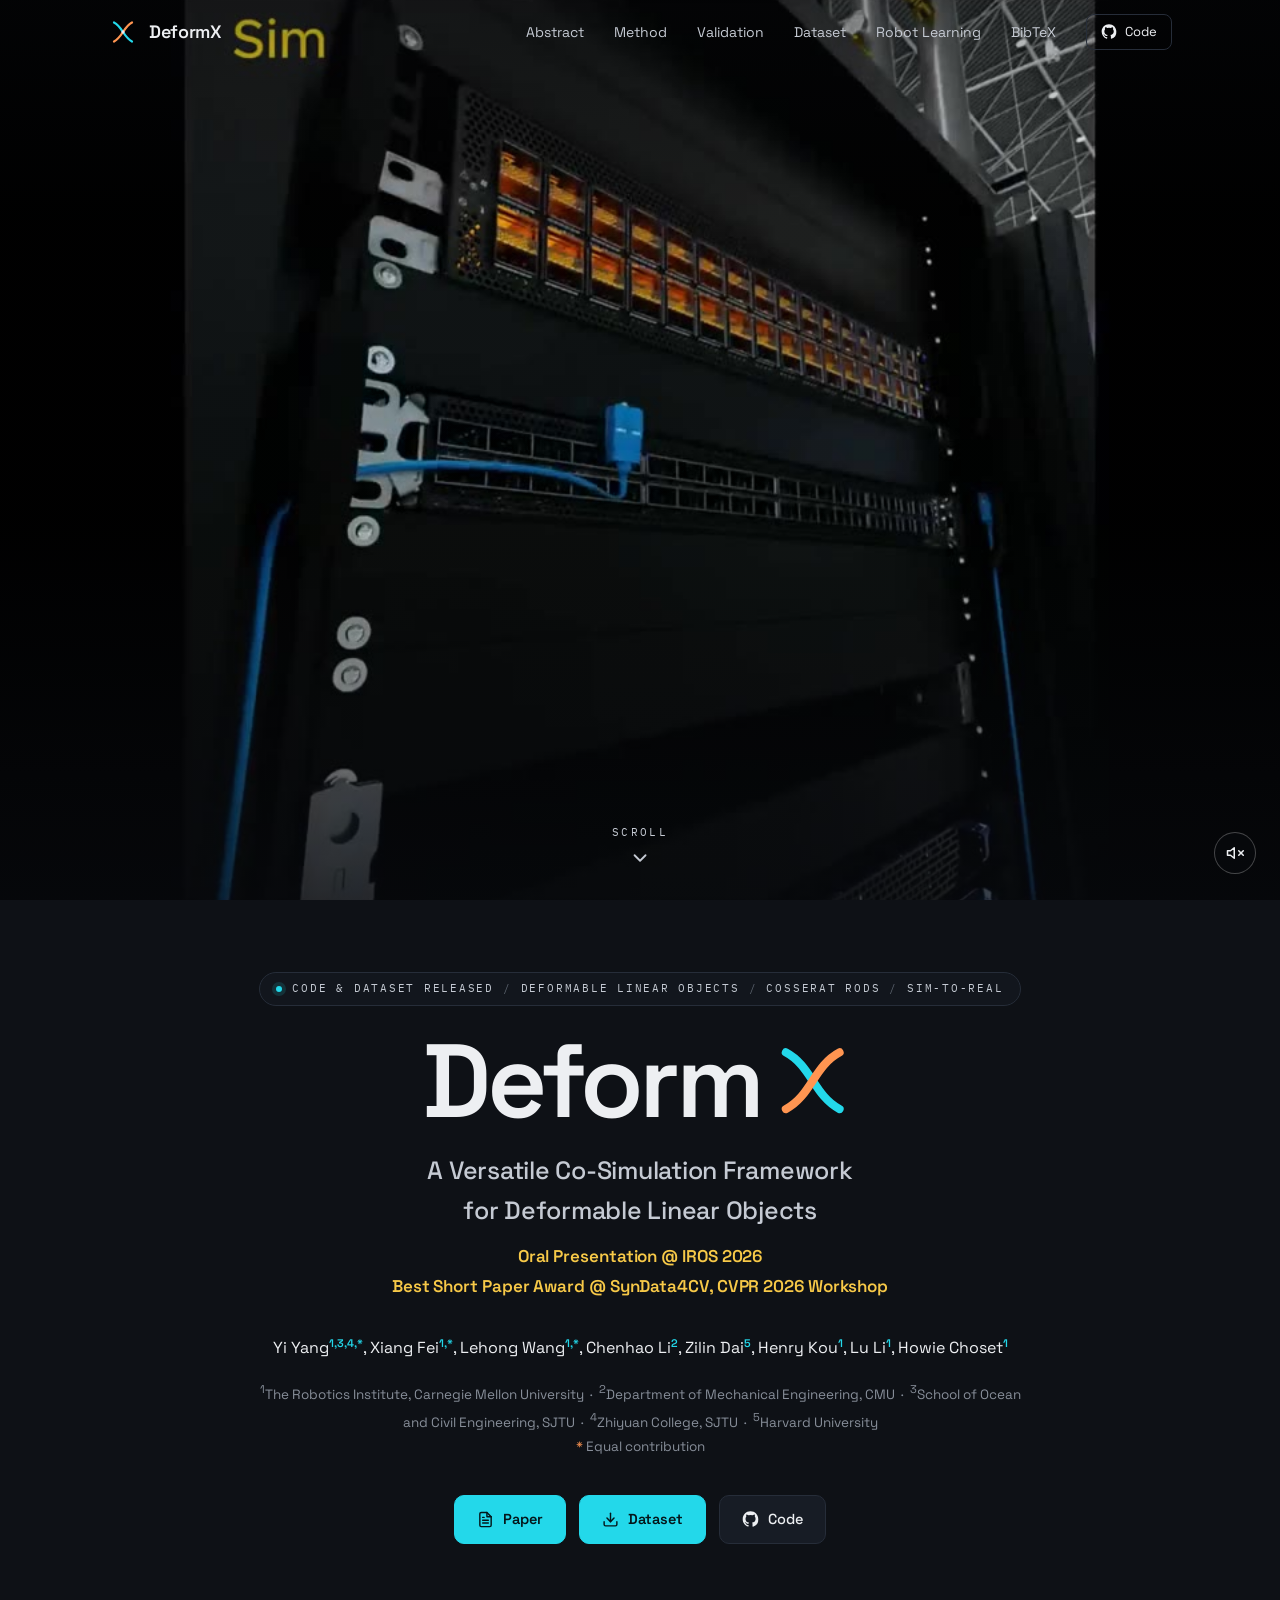
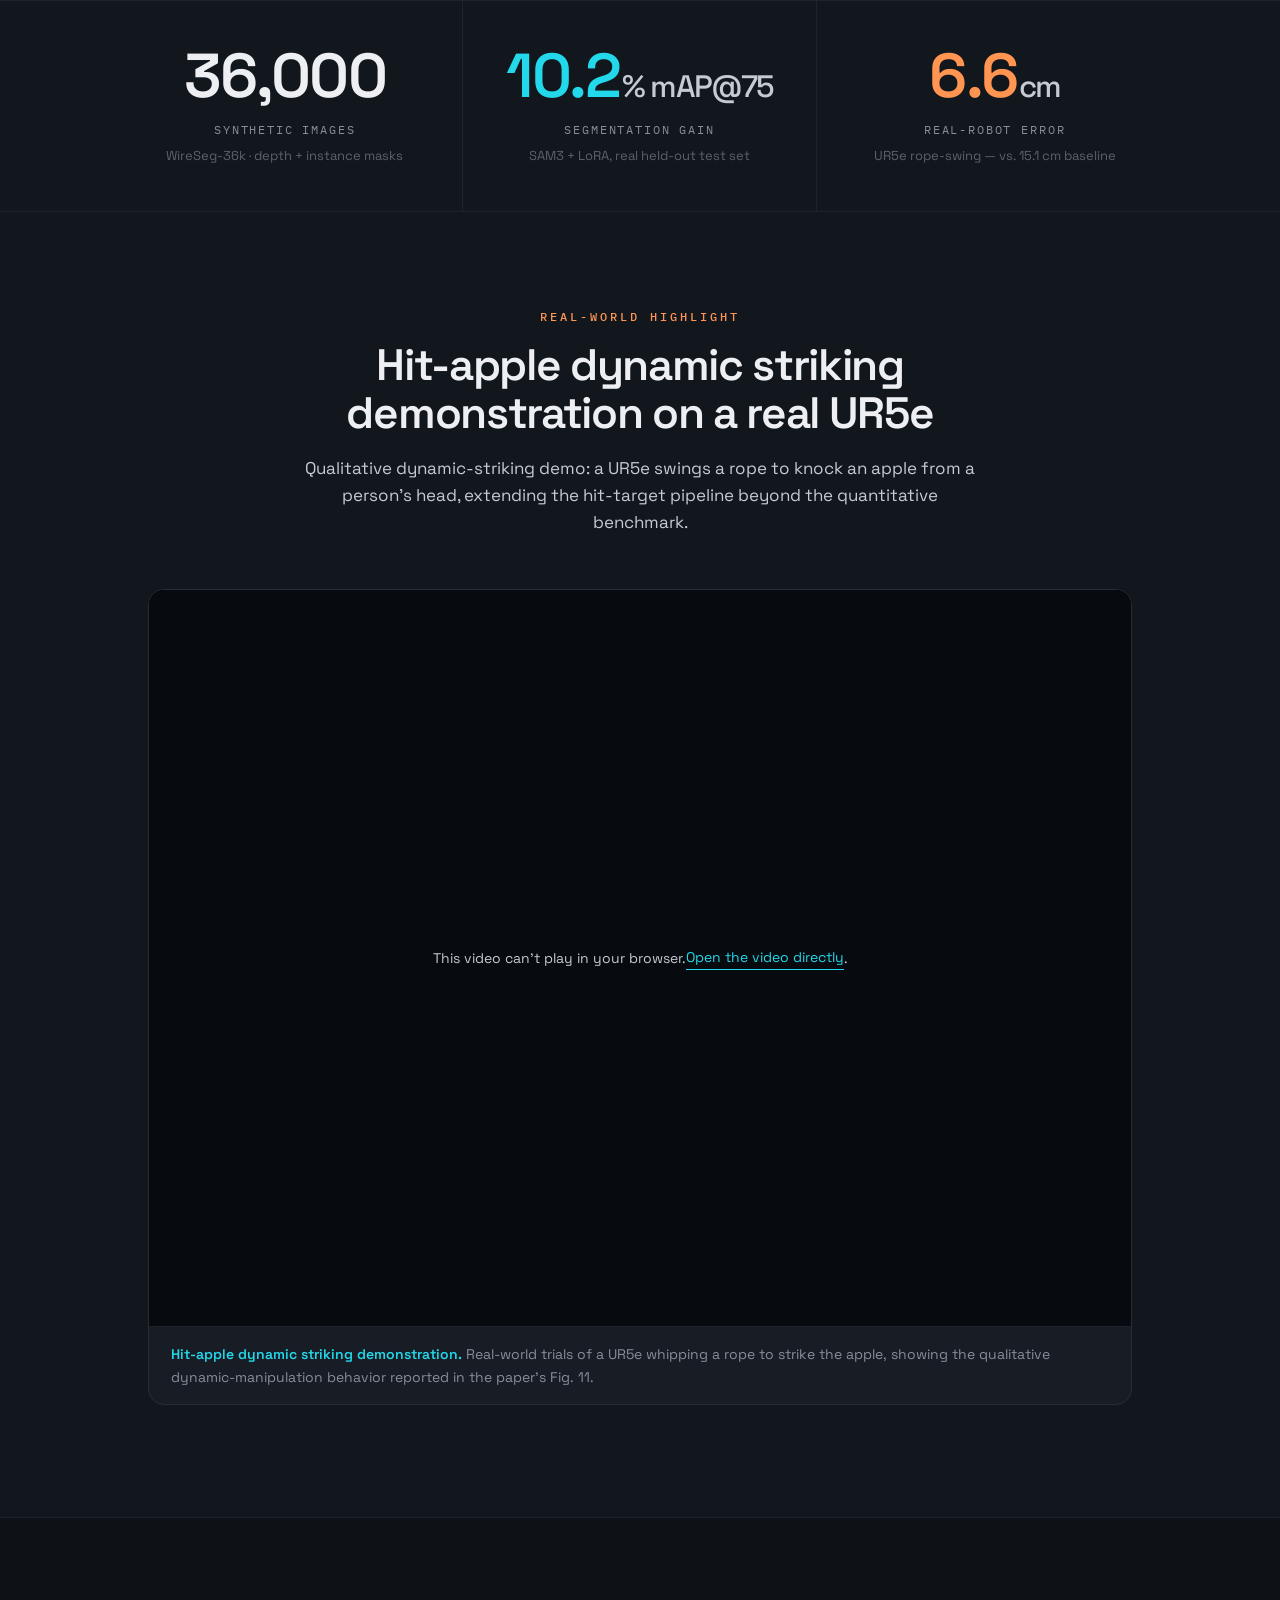
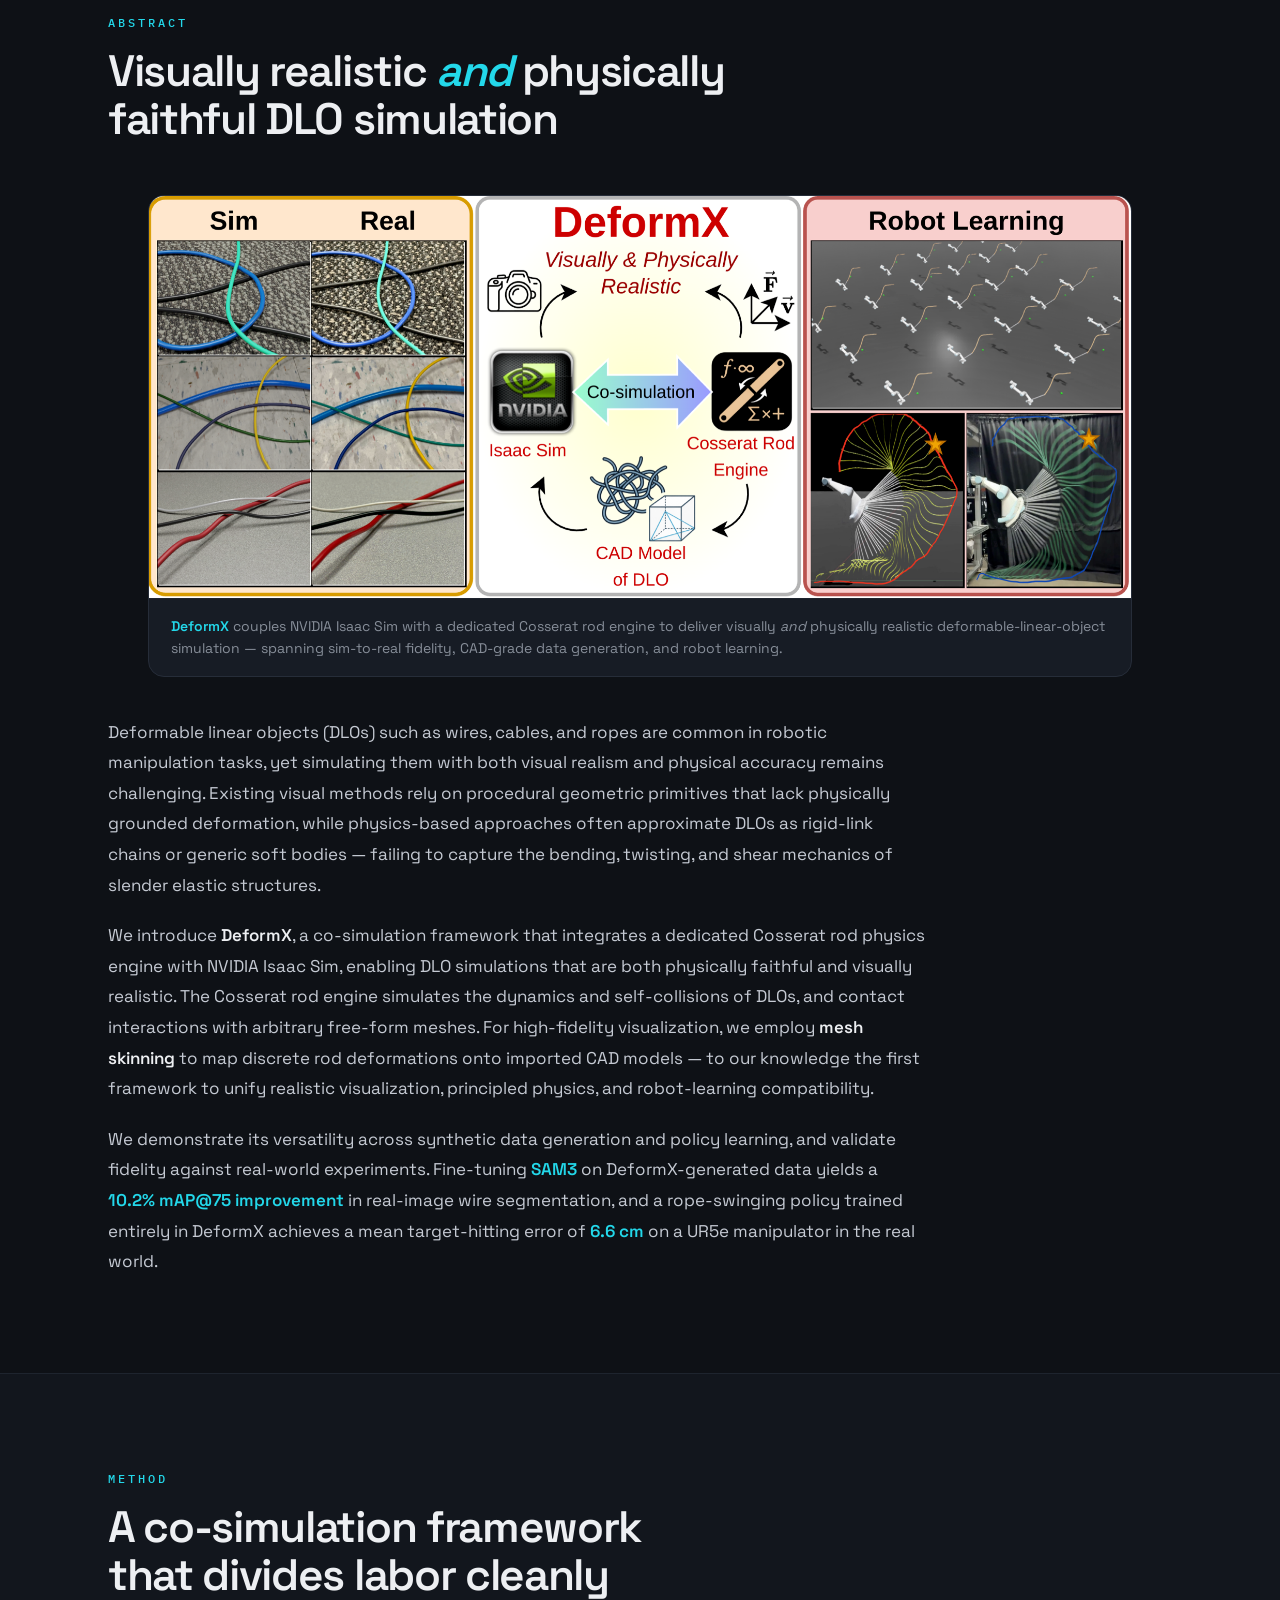
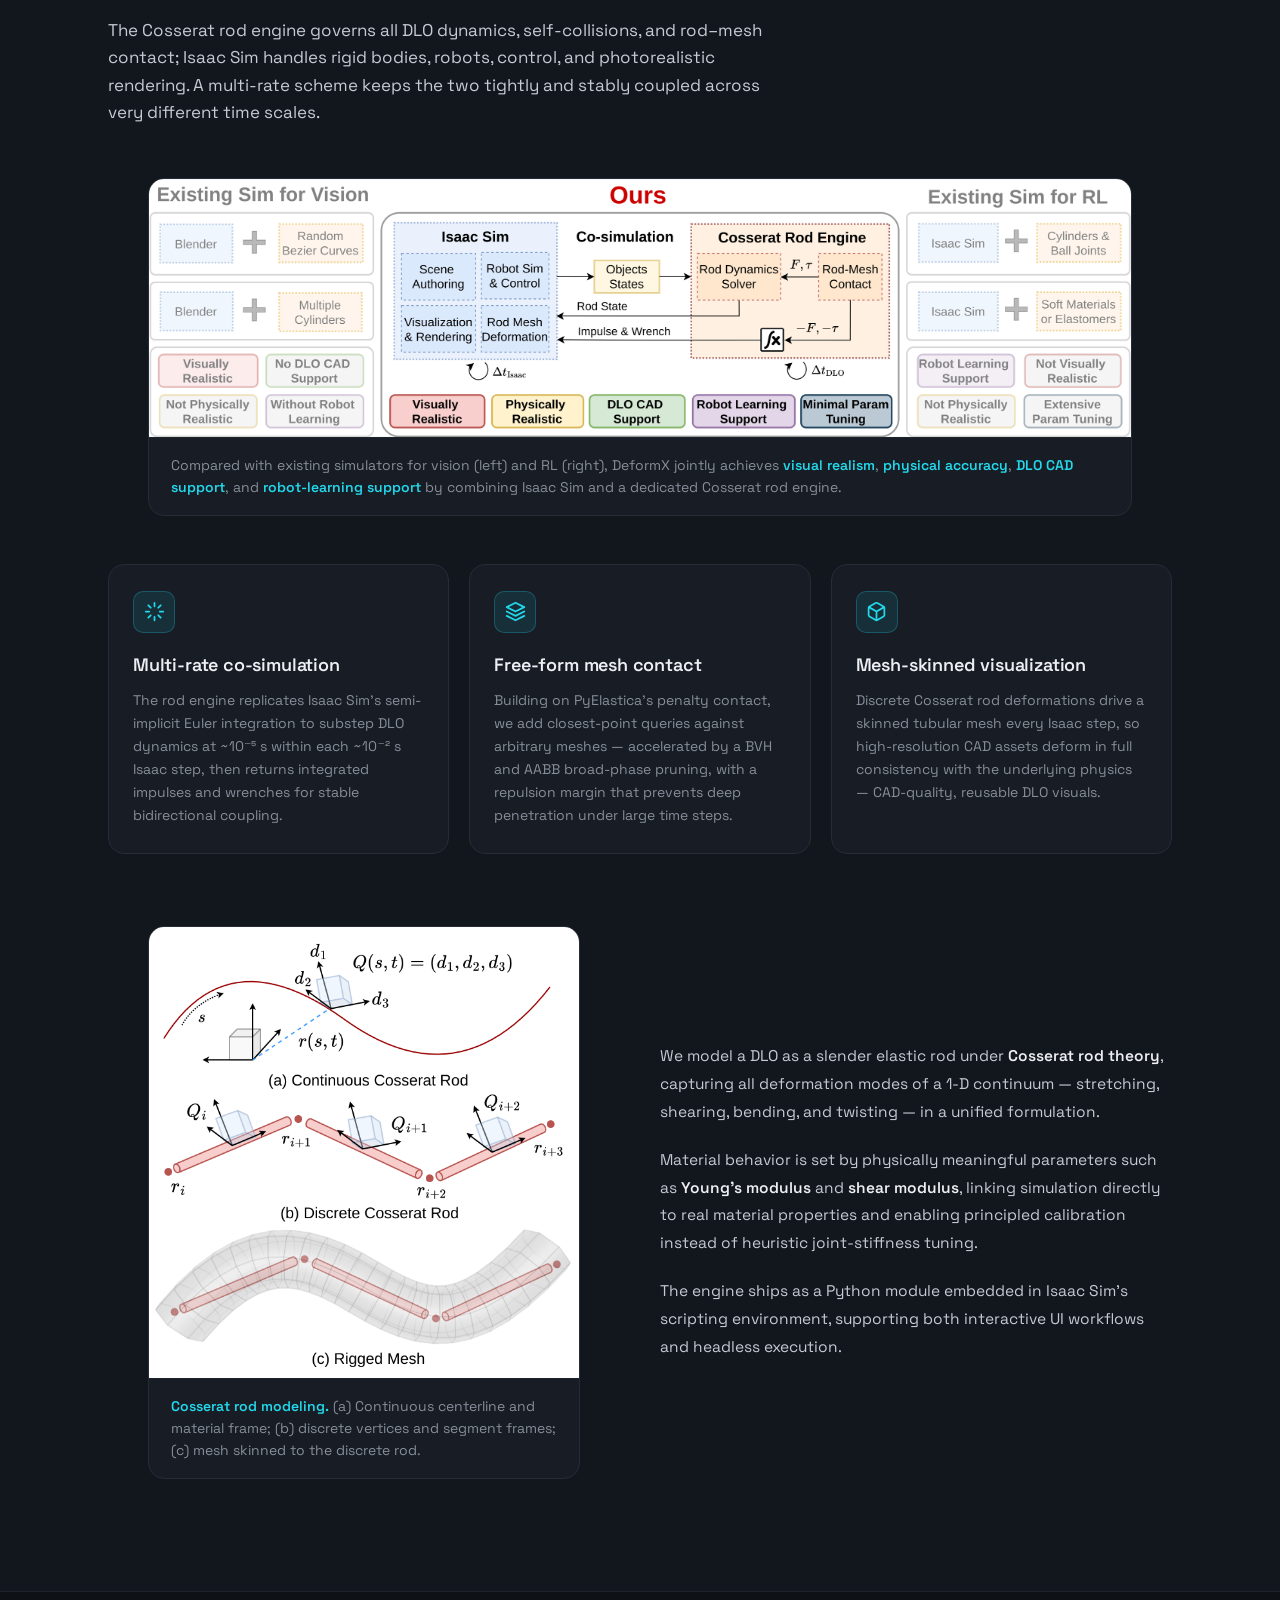
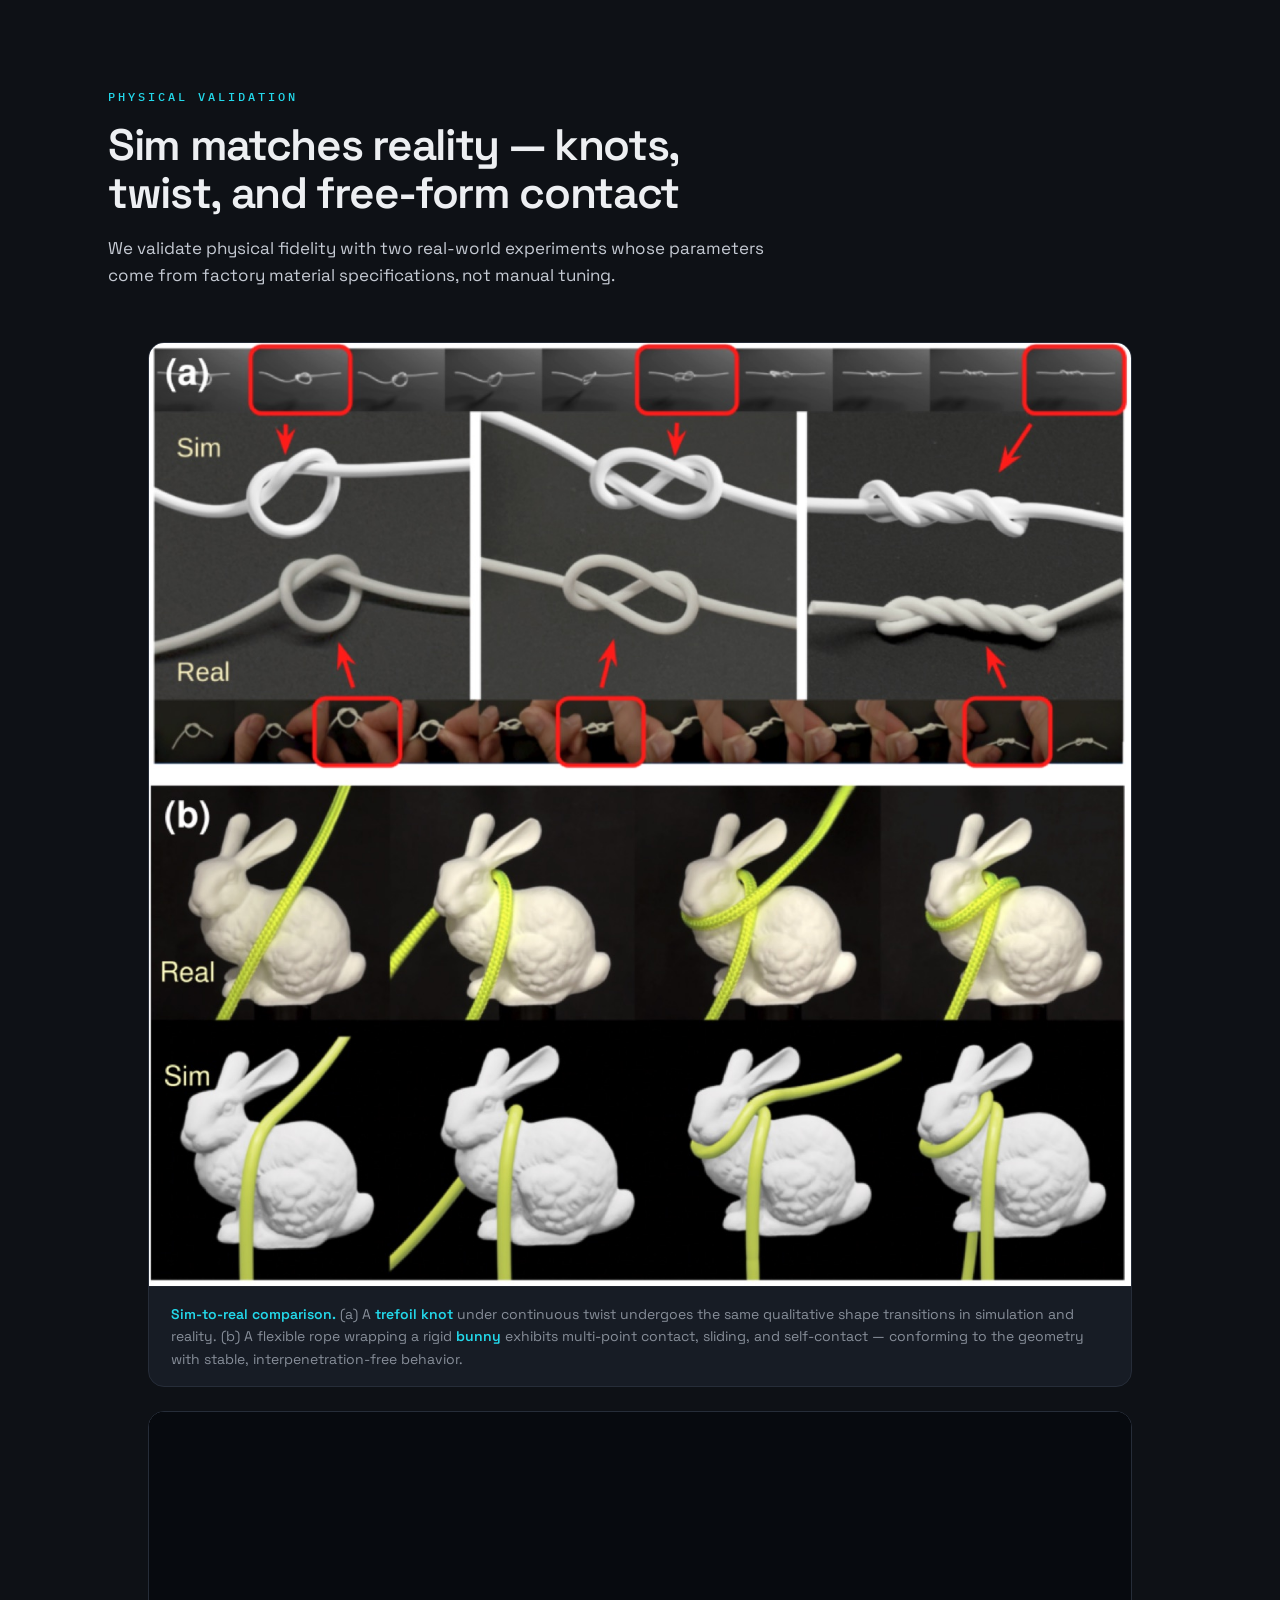
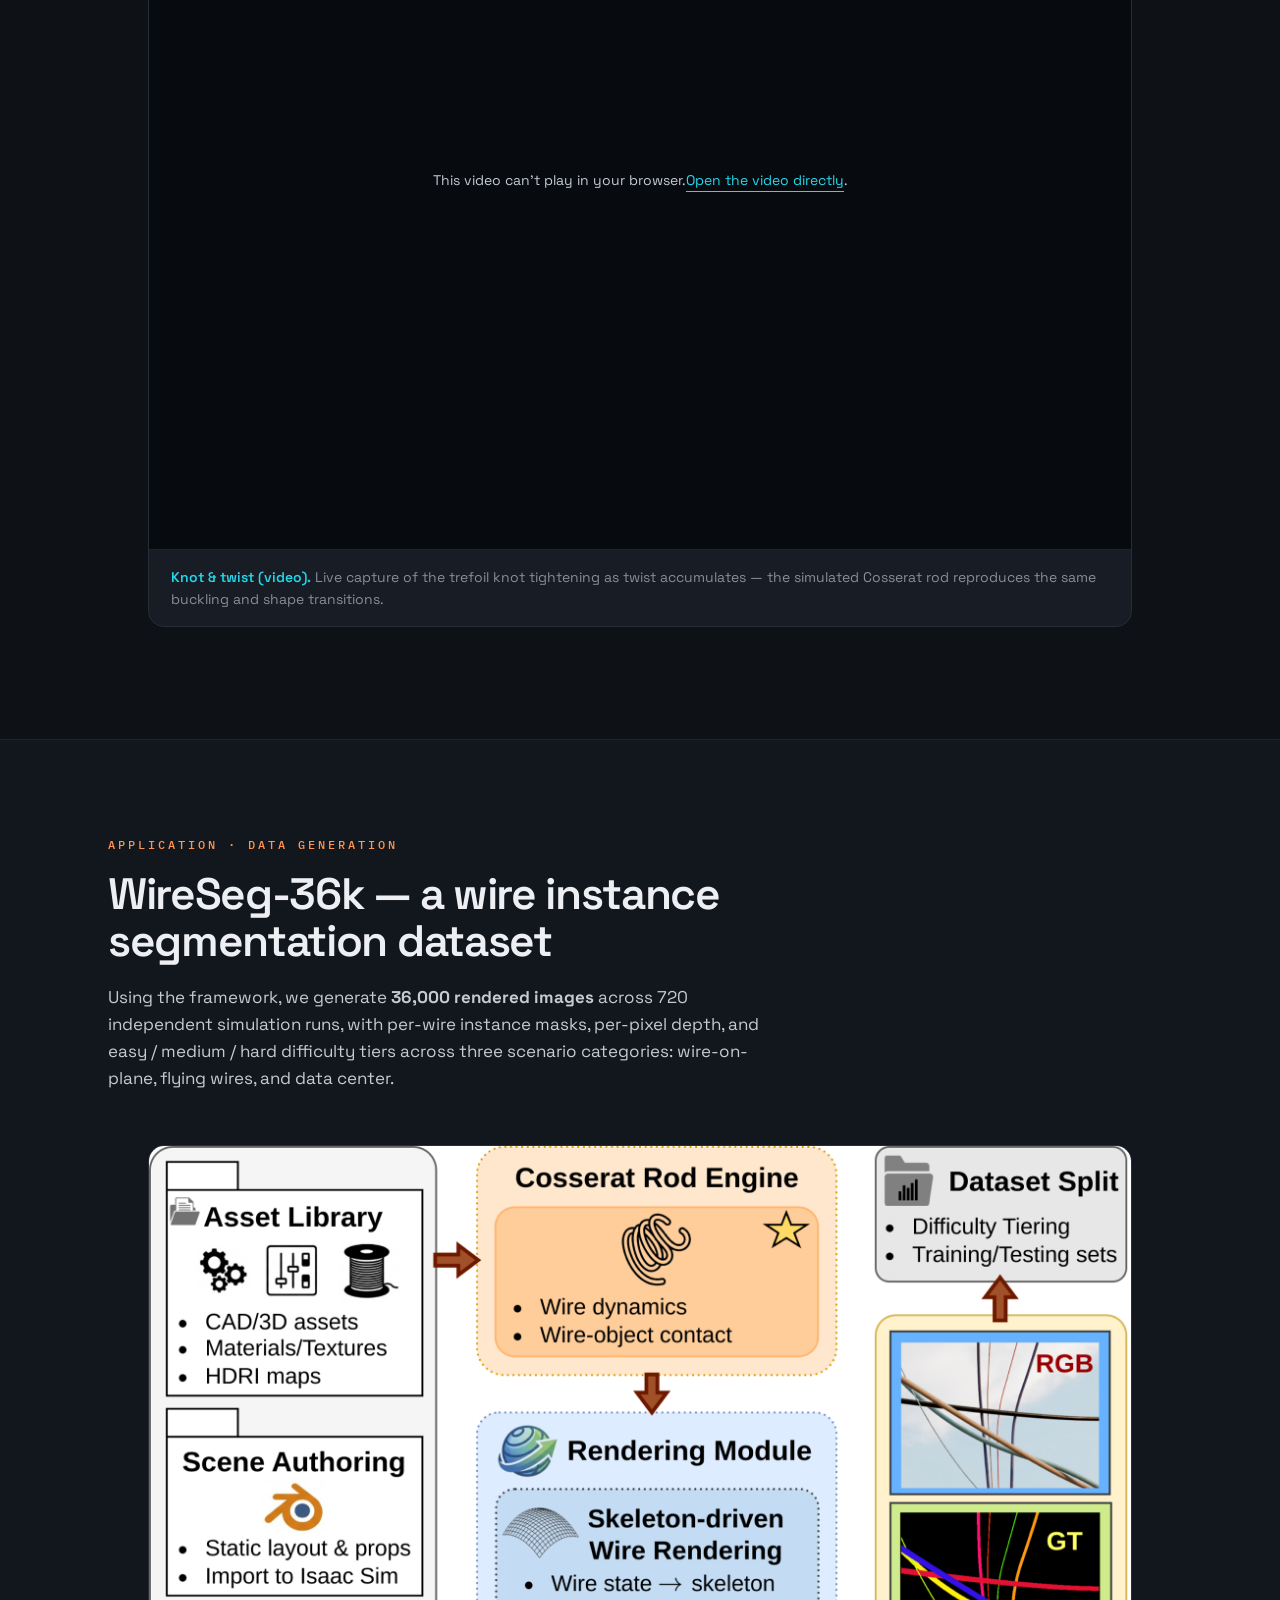
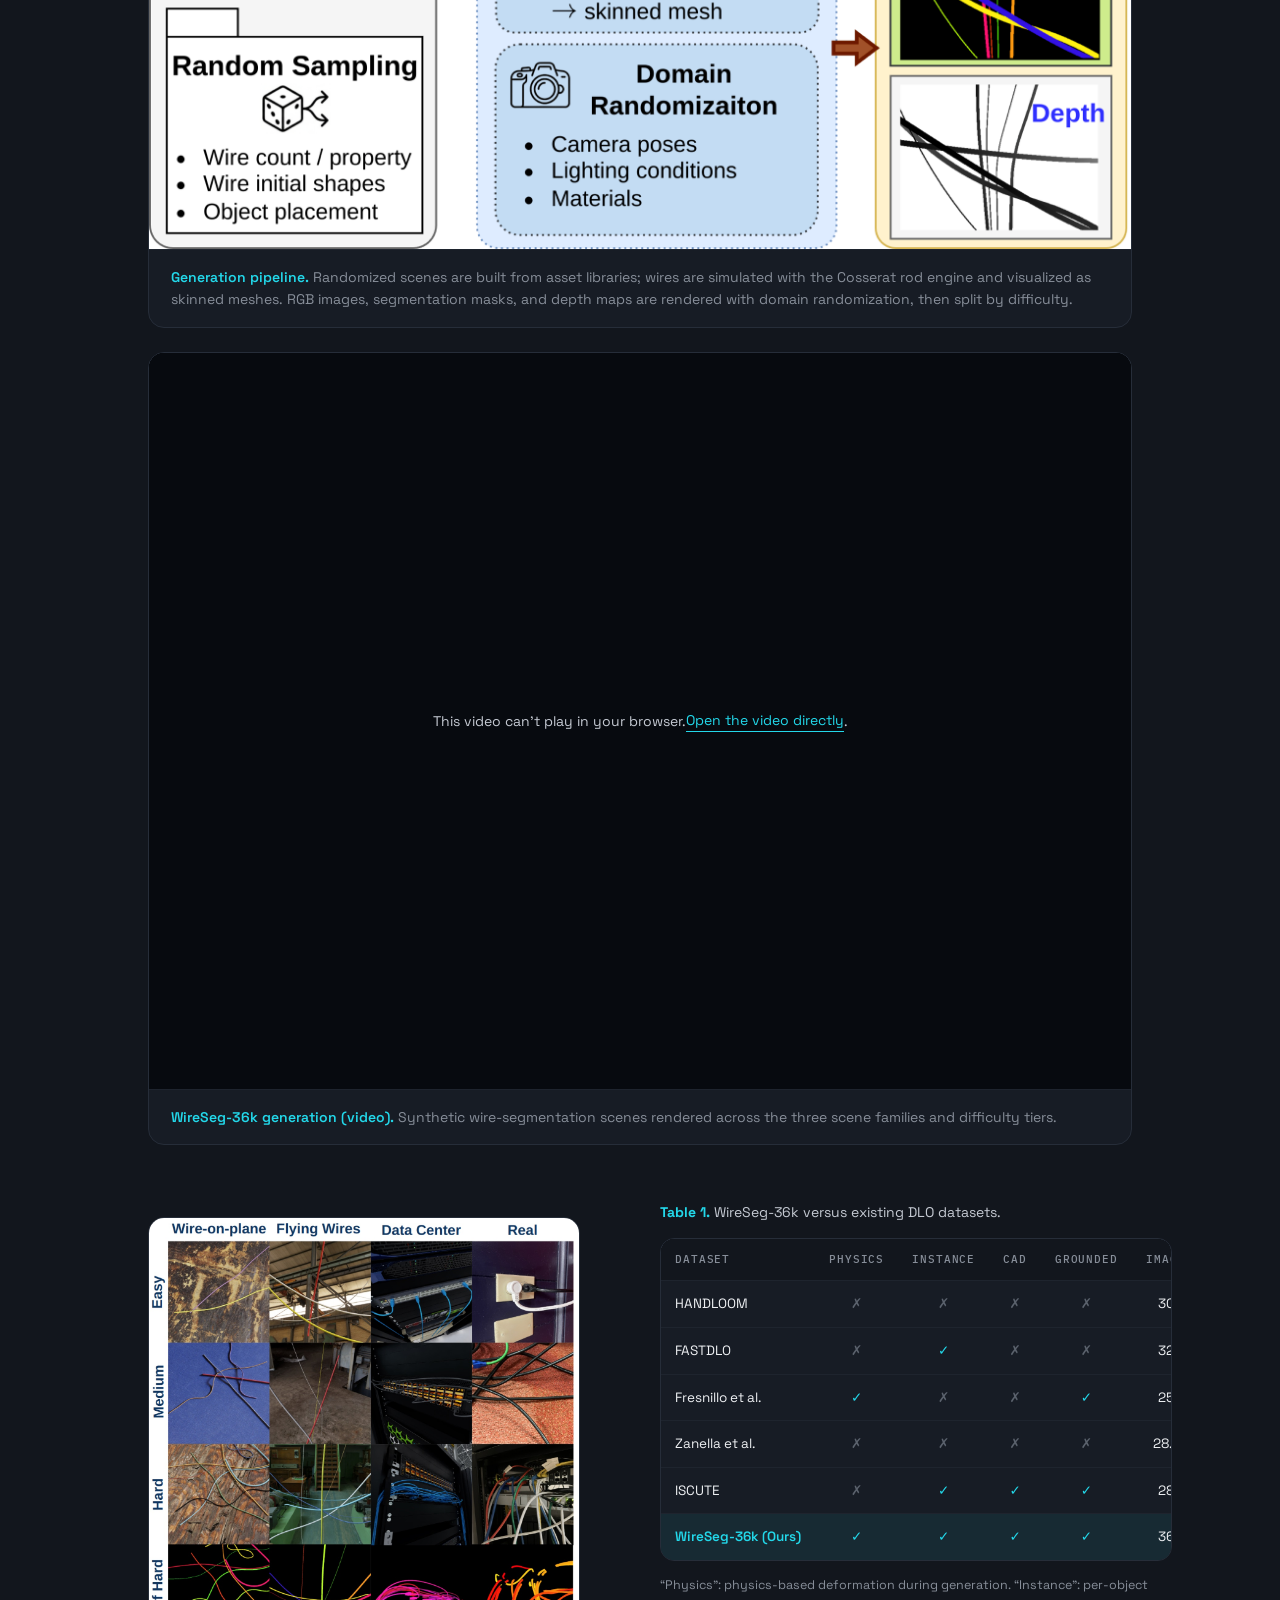
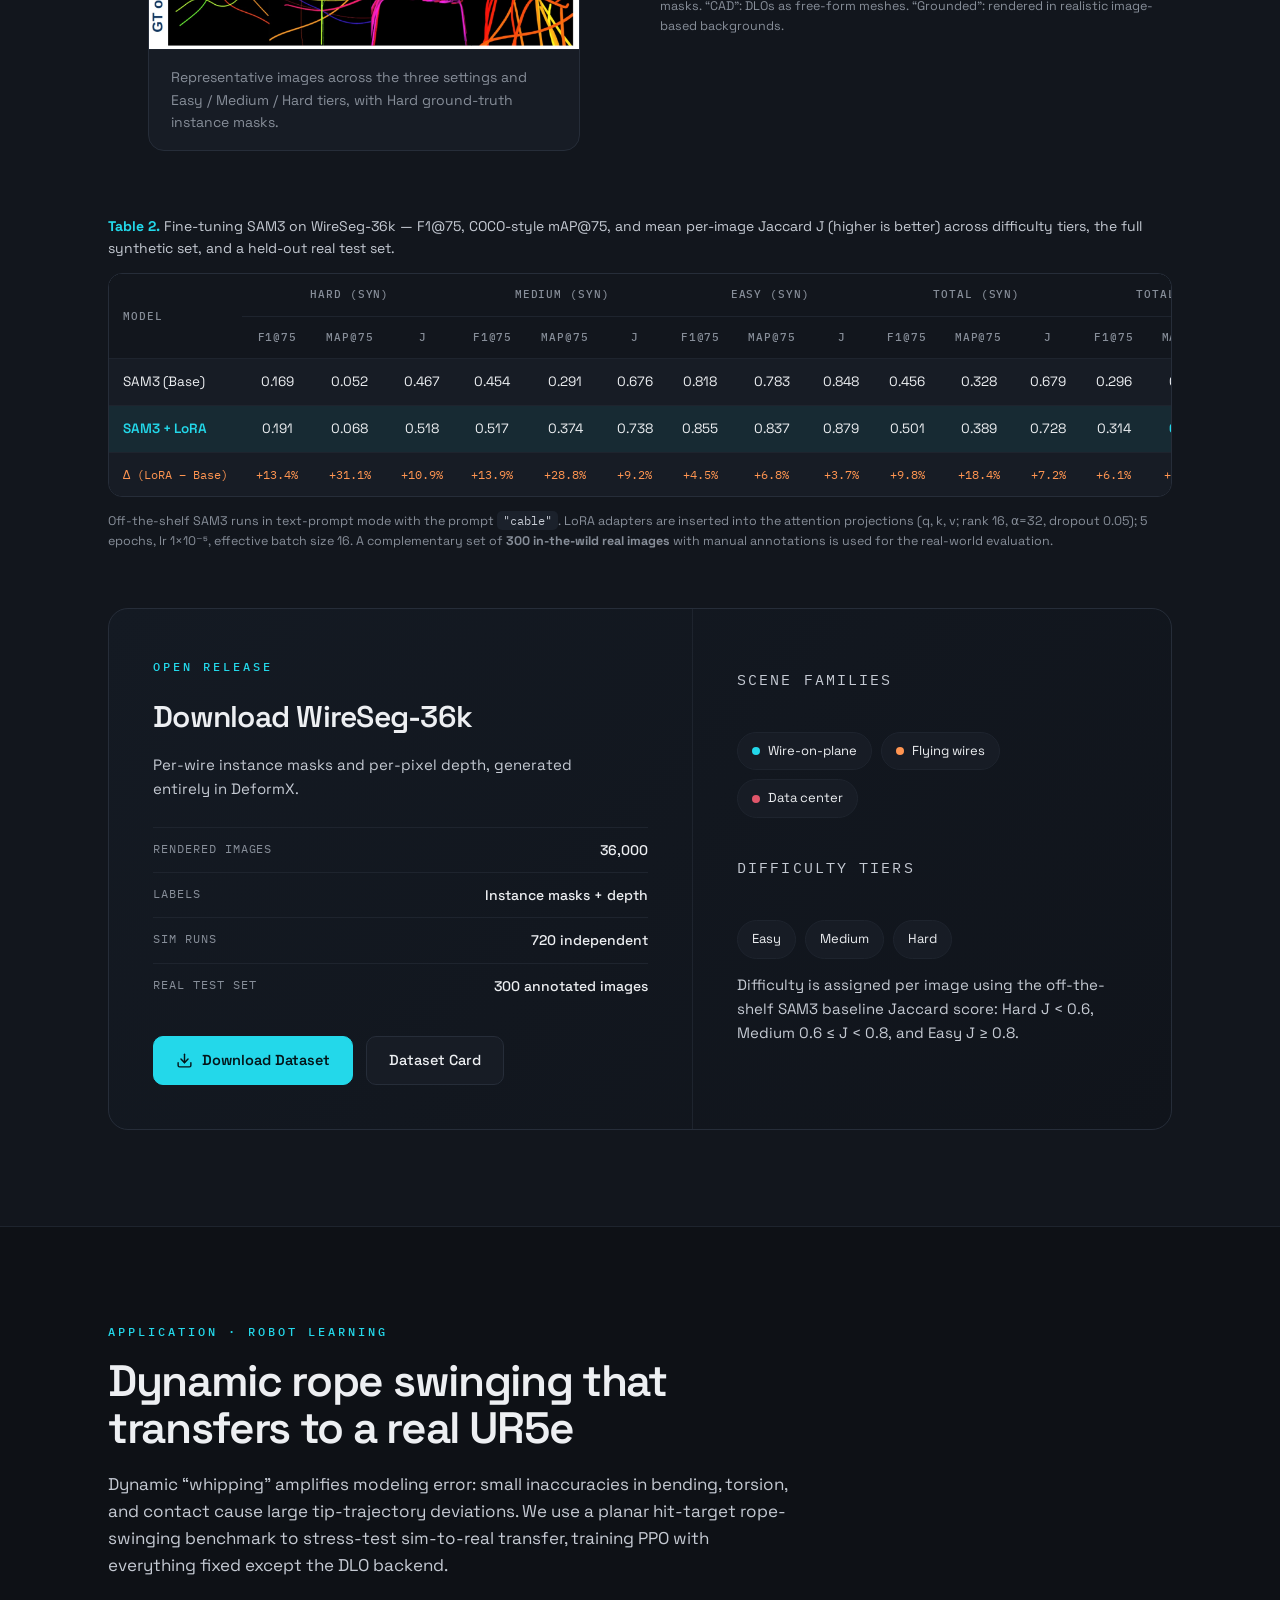
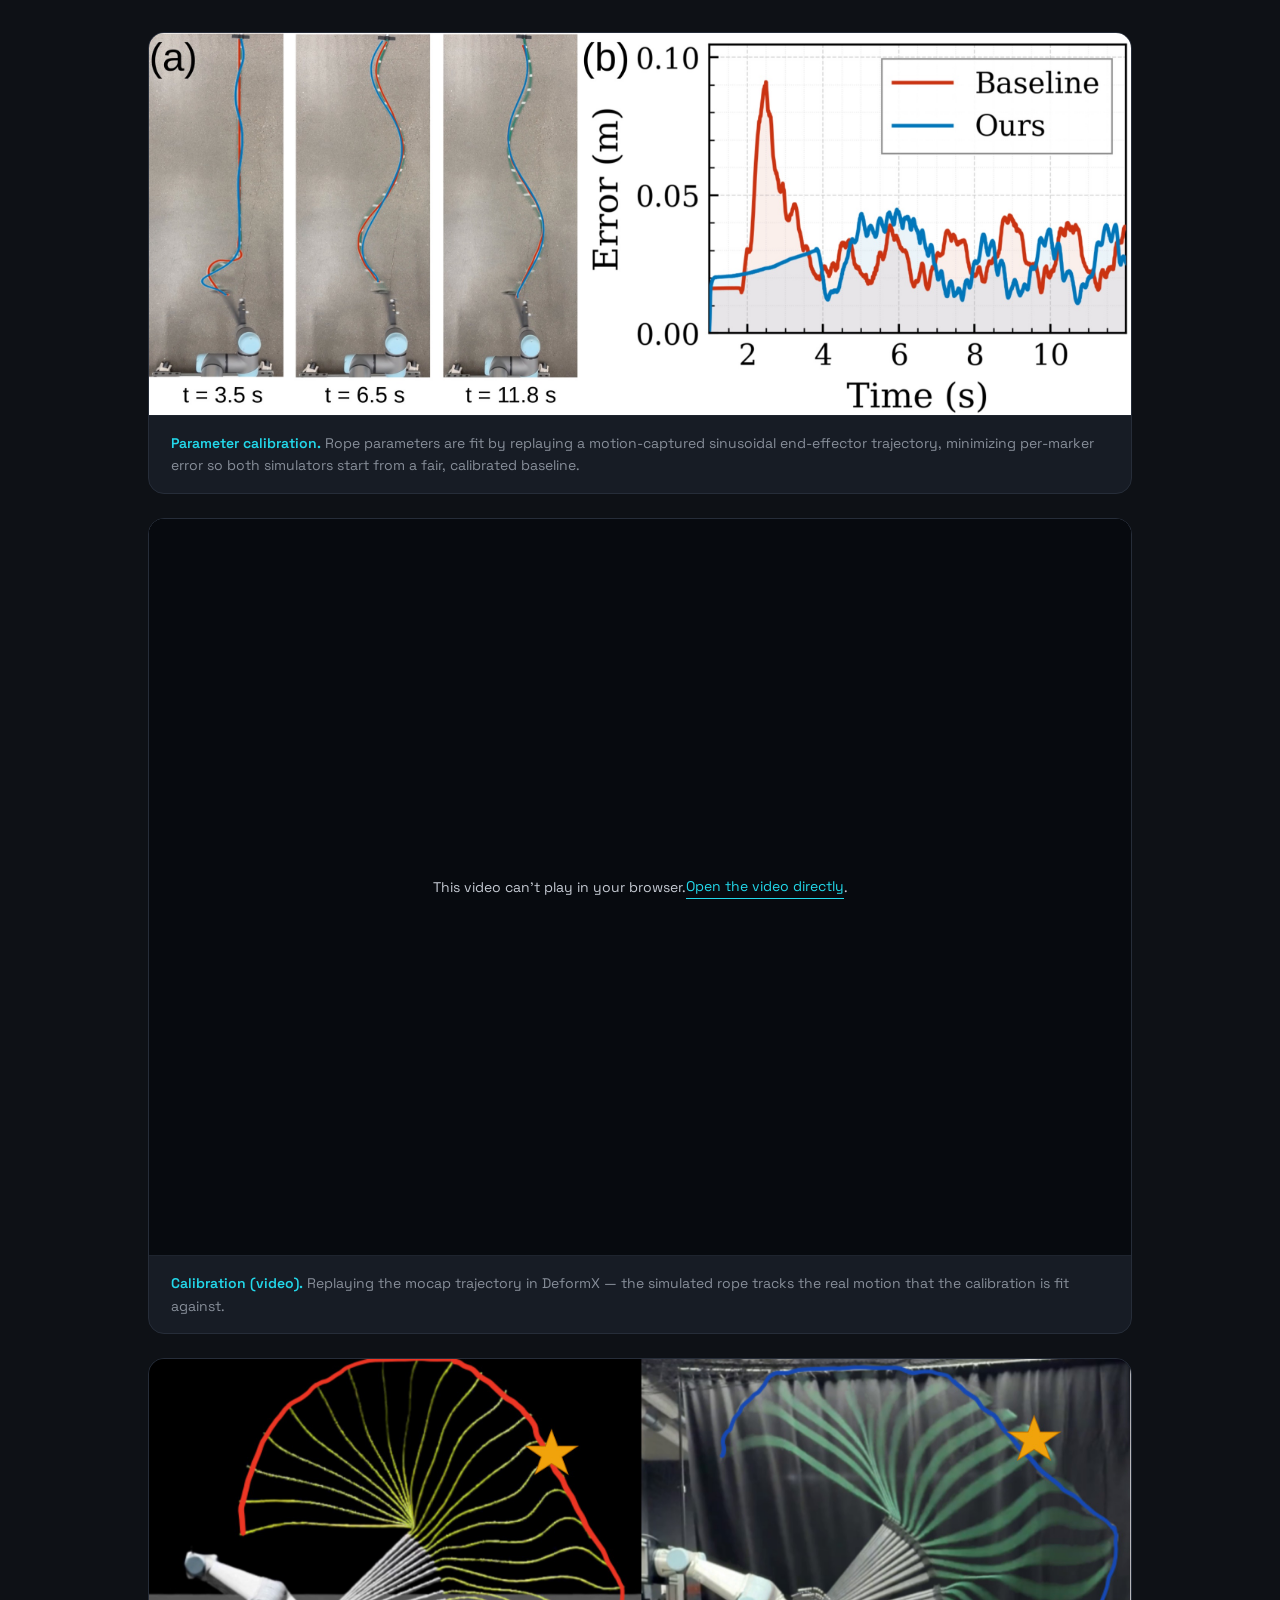
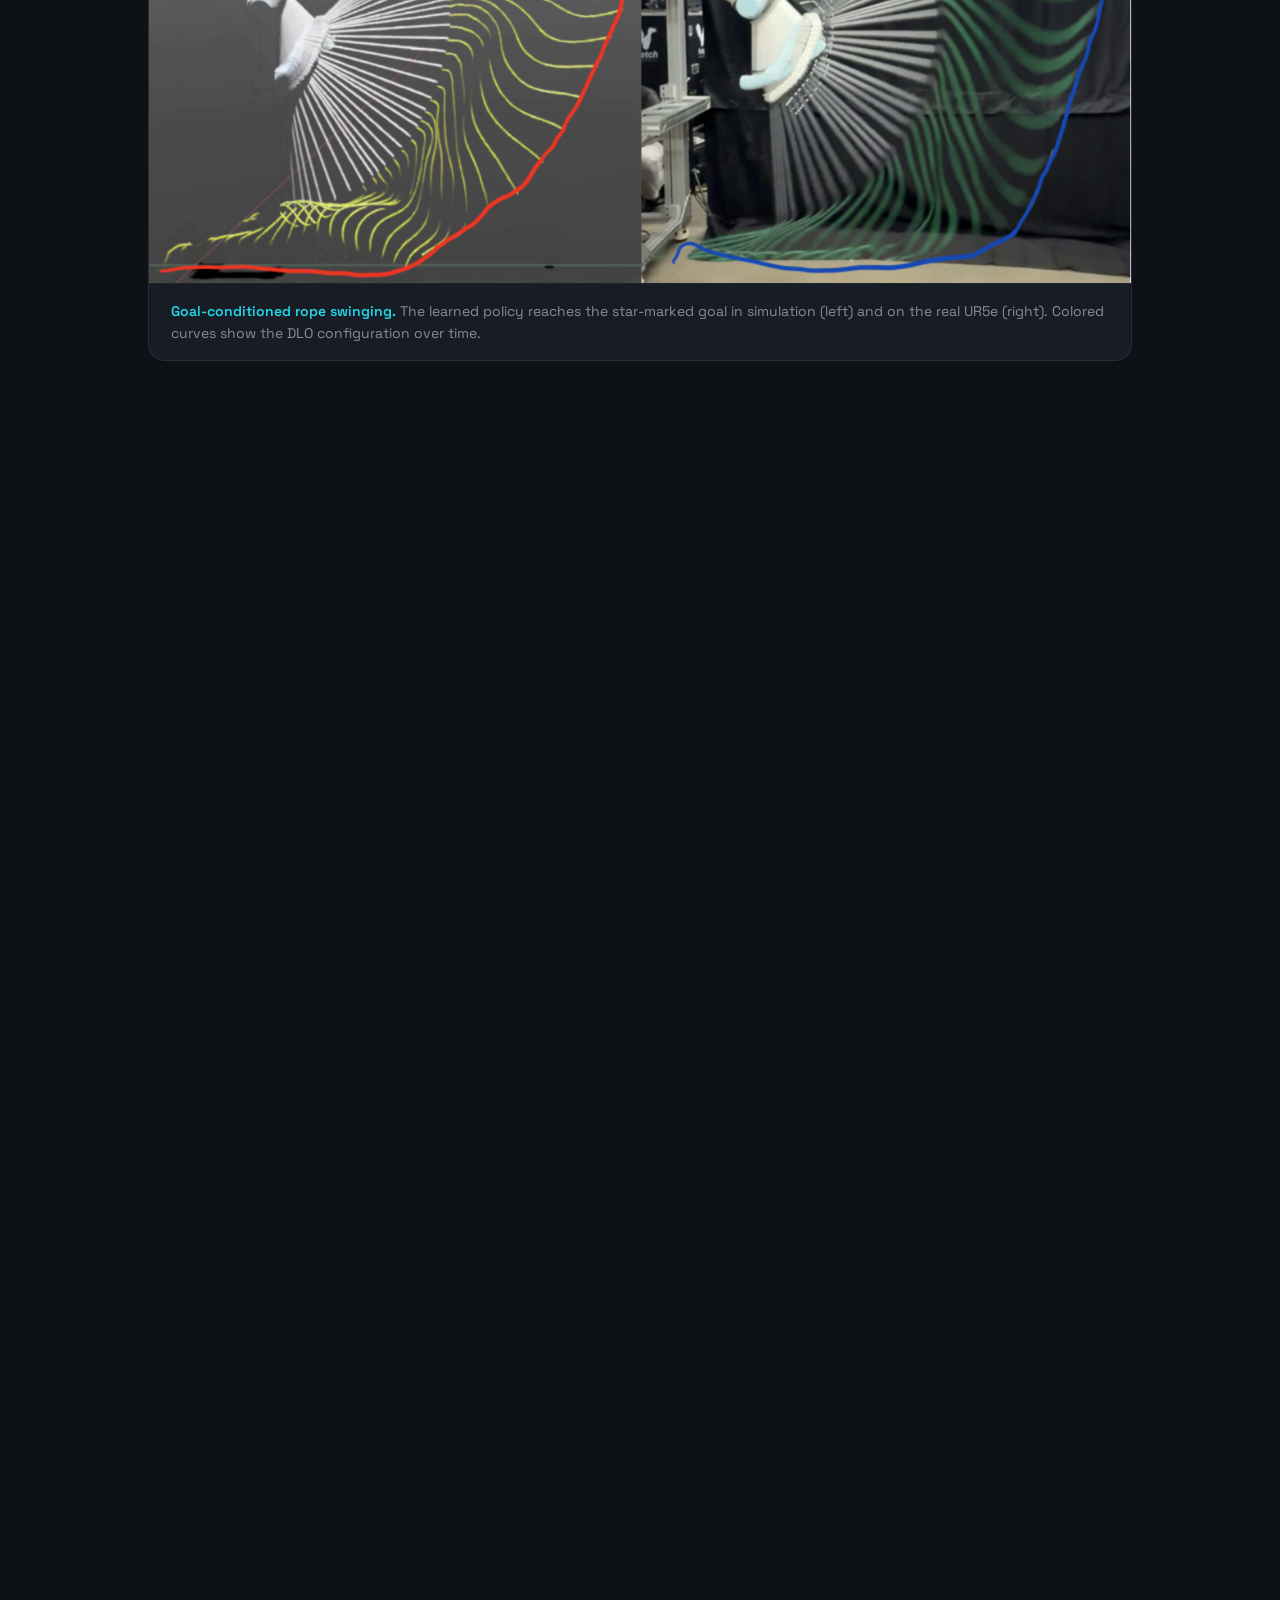
==== commit 22b6817f: "Restore the byline pill with a non-duplicative first entry Bring back the pill removed in the previo" ====
--- a/index.html
+++ b/index.html
@@ -87,6 +87,7 @@
   .intro .scrim{position:absolute;inset:0;z-index:1;background:
      linear-gradient(180deg,rgba(8,10,14,.34) 0%,rgba(8,10,14,.05) 24%,rgba(8,10,14,.05) 58%,rgba(8,10,14,.72) 100%);}
   .intro-inner{position:relative;z-index:2;padding:0 24px;max-width:960px;}
+  .intro .pill{margin-bottom:26px;background:rgba(8,10,14,.45);}
   .intro-title{
     display:flex;align-items:center;justify-content:center;gap:.04em;
     font-weight:600;letter-spacing:-.04em;line-height:.92;margin:0;
@@ -107,6 +108,7 @@
   /* byline band under the intro */
   .byline{background:var(--graphite);border-bottom:1px solid var(--line-soft);text-align:center;}
   .byline .wrap{padding:72px 28px 56px;}
+  .byline .pill{margin:0 auto 26px;}
   .byline-title{display:flex;align-items:center;justify-content:center;gap:.04em;font-weight:600;letter-spacing:-.04em;line-height:.95;margin:0;font-size:clamp(54px,9vw,104px);}
   .byline-title .xmark{display:inline-flex;margin-left:.03em;}
   .byline-title .xmark svg{width:.86em;height:.86em;}
@@ -131,6 +133,15 @@
   }
   .hero .glow.b{left:62%;top:60px;width:520px;height:360px;background:radial-gradient(closest-side,rgba(255,149,81,.12),transparent 70%);}
   .hero-inner{position:relative;text-align:center;padding:64px 28px 56px;max-width:var(--maxw);margin:0 auto;}
+
+  .pill{
+    display:inline-flex;gap:0;align-items:center;
+    border:1px solid var(--line);border-radius:999px;padding:7px 16px;margin-bottom:30px;
+    font-family:"IBM Plex Mono",monospace;font-size:11px;letter-spacing:.16em;text-transform:uppercase;color:var(--ink-2);
+    background:rgba(23,28,37,.5);
+  }
+  .pill .dot{width:6px;height:6px;border-radius:50%;background:var(--cyan);margin-right:10px;box-shadow:0 0 0 4px rgba(35,216,234,.14);}
+  .pill .sep{color:var(--faint);margin:0 9px;}
 
   /* award / honor lines, MAC-VO style */
   .honors{
@@ -410,10 +421,12 @@
     .intro{min-height:540px;}
     .intro-title{font-size:clamp(52px,17vw,80px);}
     .intro-tag{font-size:16px;margin-top:18px;}
+    .intro .pill{margin-bottom:20px;}
     .byline .wrap{padding:30px 18px 34px;}
     .scrolldown{bottom:20px;font-size:9.5px;}
     .mute-toggle{bottom:18px;right:16px;width:38px;height:38px;}
     .hero-inner{padding:44px 18px 44px;}
+    .pill{margin-bottom:22px;font-size:10px;padding:6px 13px;flex-wrap:wrap;justify-content:center;row-gap:2px;}
     .honors{font-size:14.5px;gap:4px;margin-top:12px;}
     .hero-title{font-size:clamp(46px,16vw,72px);}
     .hero-tag{font-size:17px;margin-top:18px;}
@@ -519,6 +532,7 @@
 <!-- ===================== BYLINE ===================== -->
 <section class="byline" id="byline">
   <div class="wrap">
+    <div class="pill reveal"><span class="dot"></span>Code &amp; Dataset Released<span class="sep">/</span>Deformable Linear Objects<span class="sep">/</span>Cosserat Rods<span class="sep">/</span>Sim-to-Real</div>
     <h1 class="byline-title reveal">Deform<span class="xmark"><svg class="draw" viewBox="0 0 120 120" aria-label="X">
       <g fill="none" stroke-linecap="round" stroke-width="11">
         <path class="s-a" d="M24,22 C58,40 62,80 96,98"/><path class="s-b" d="M96,22 C62,40 58,80 24,98"/>
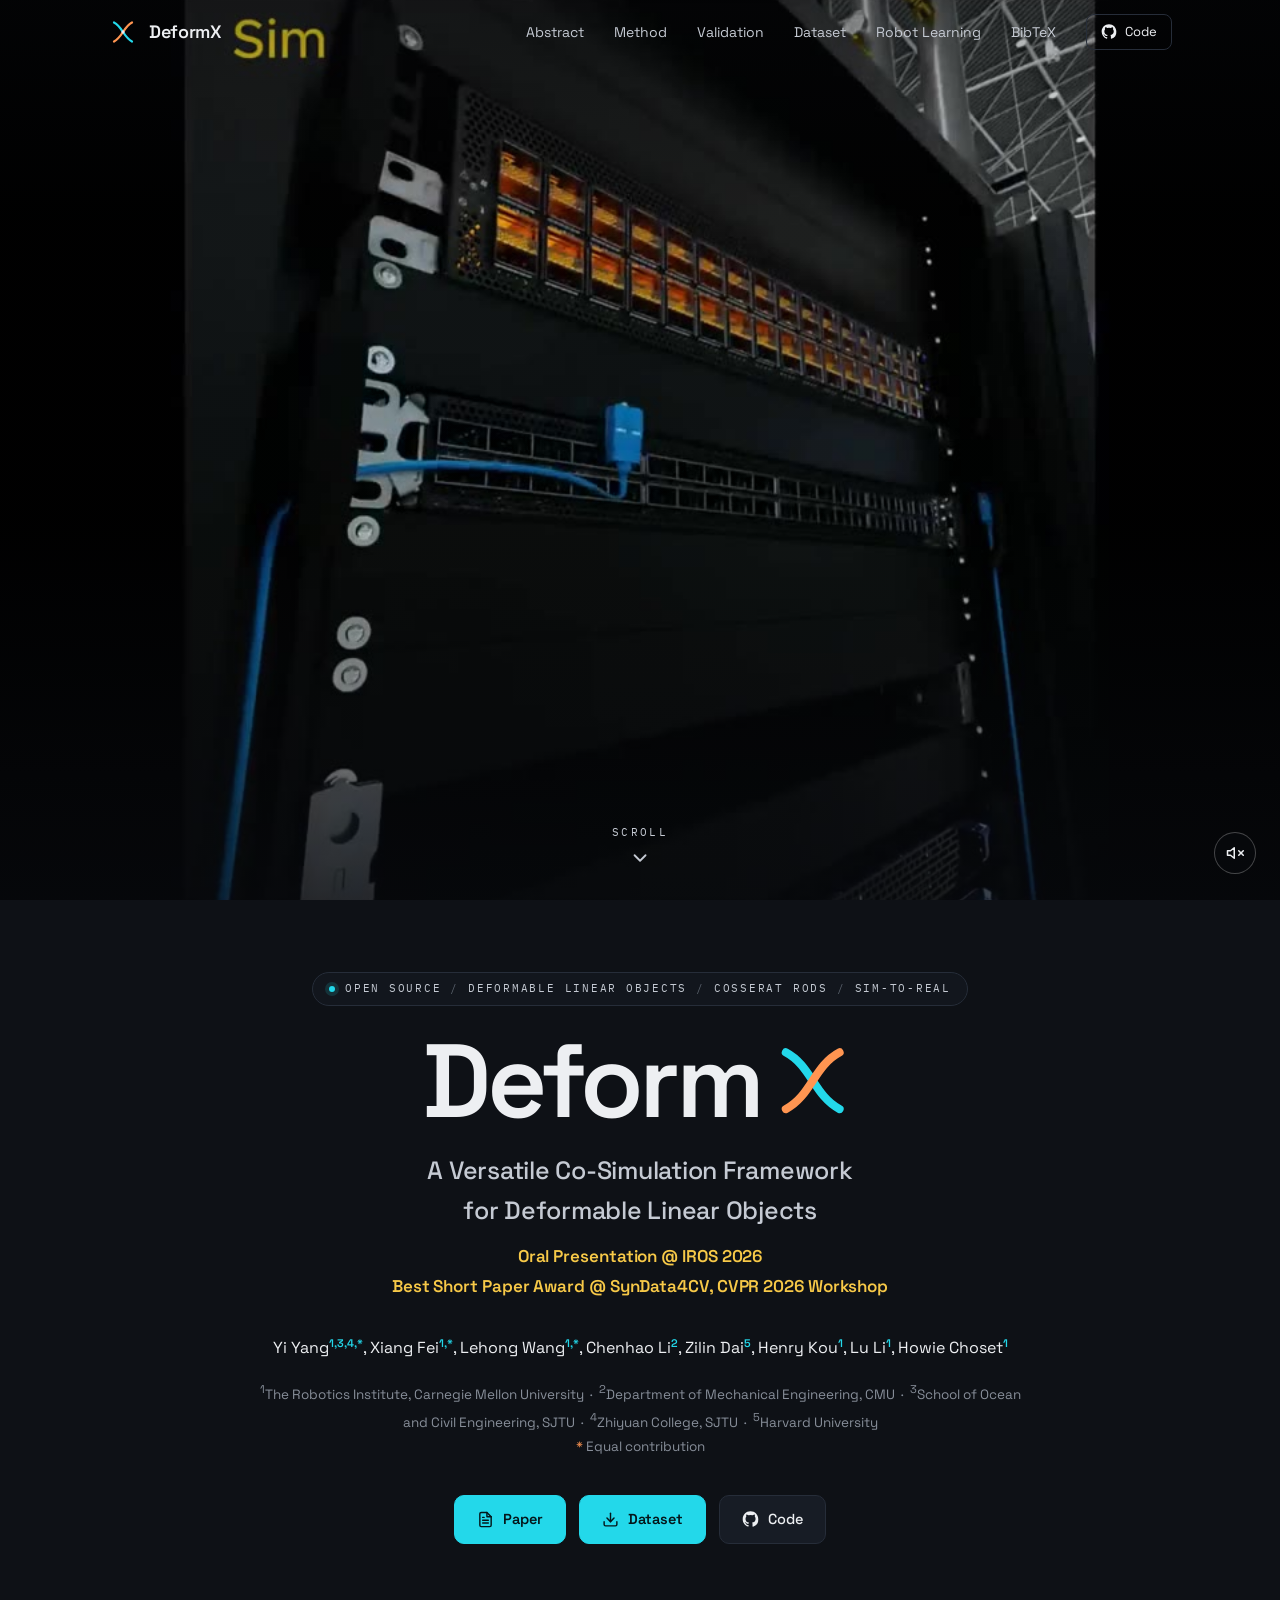
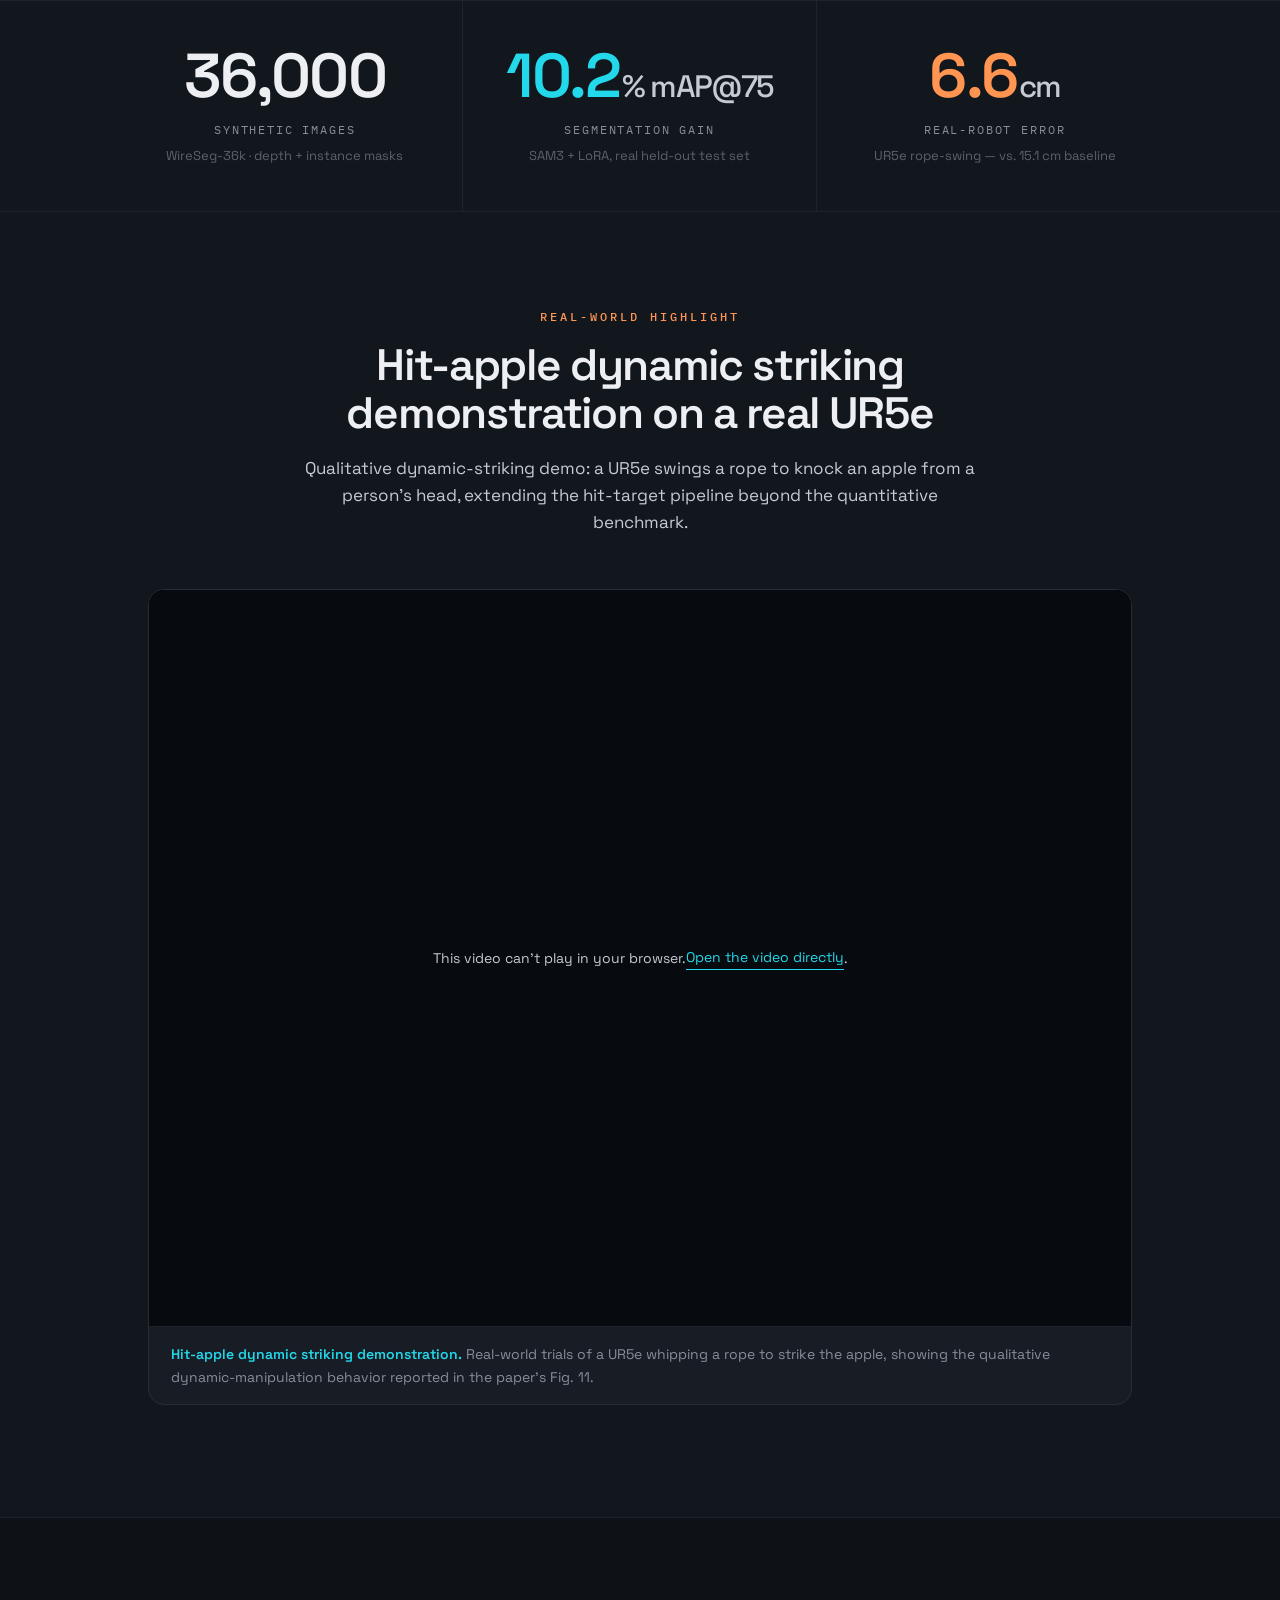
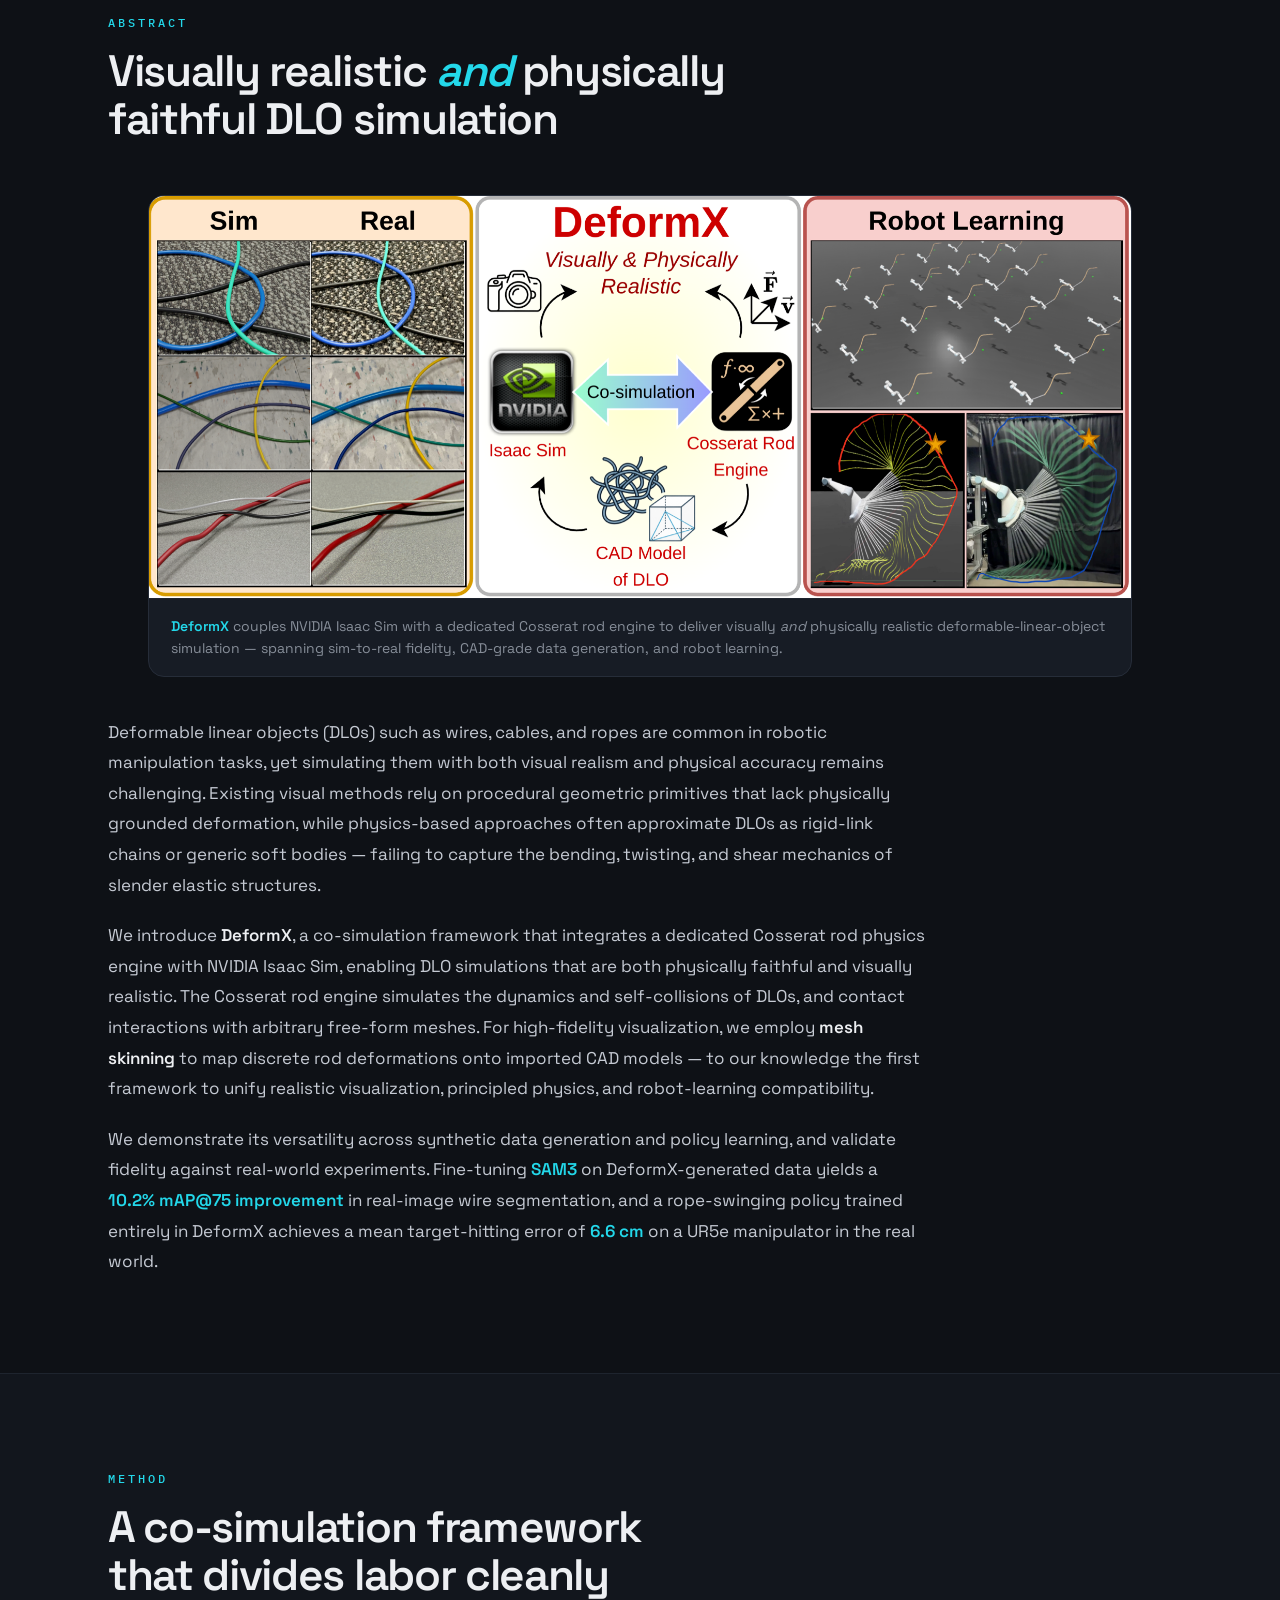
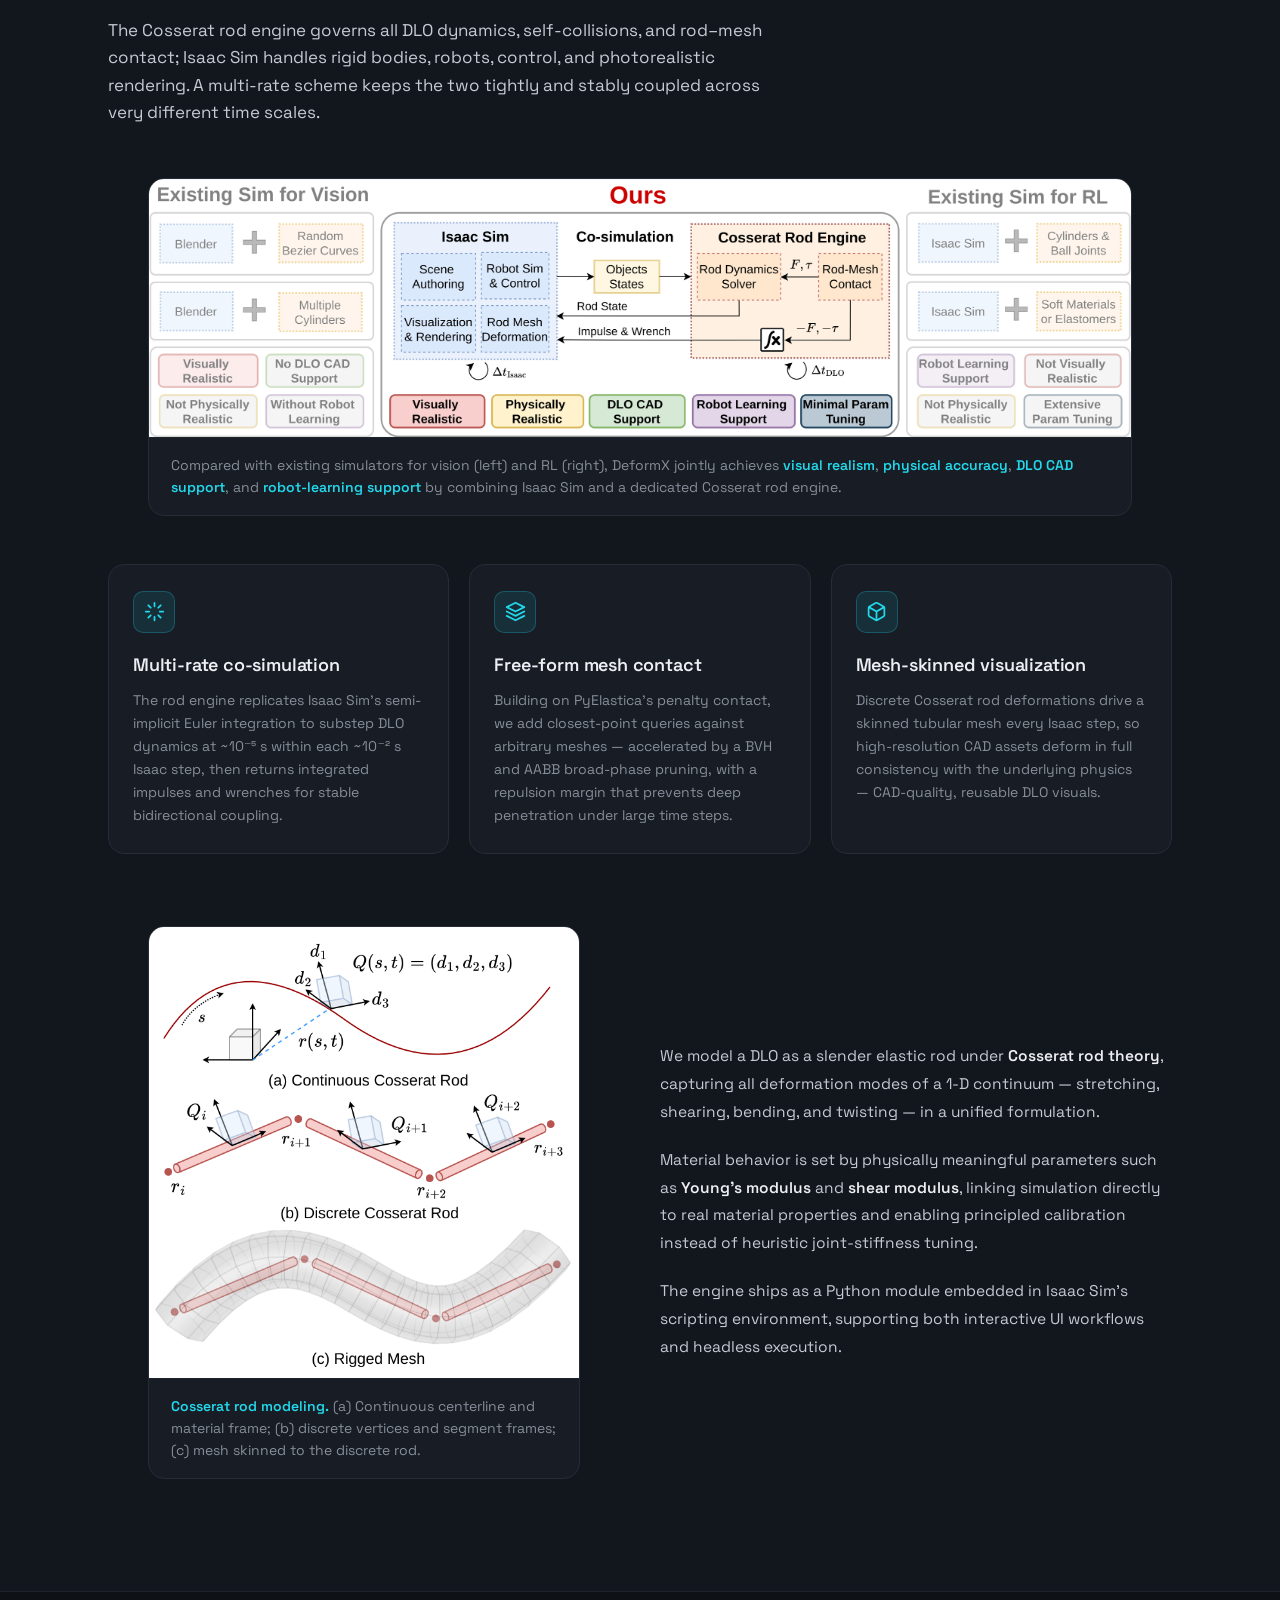
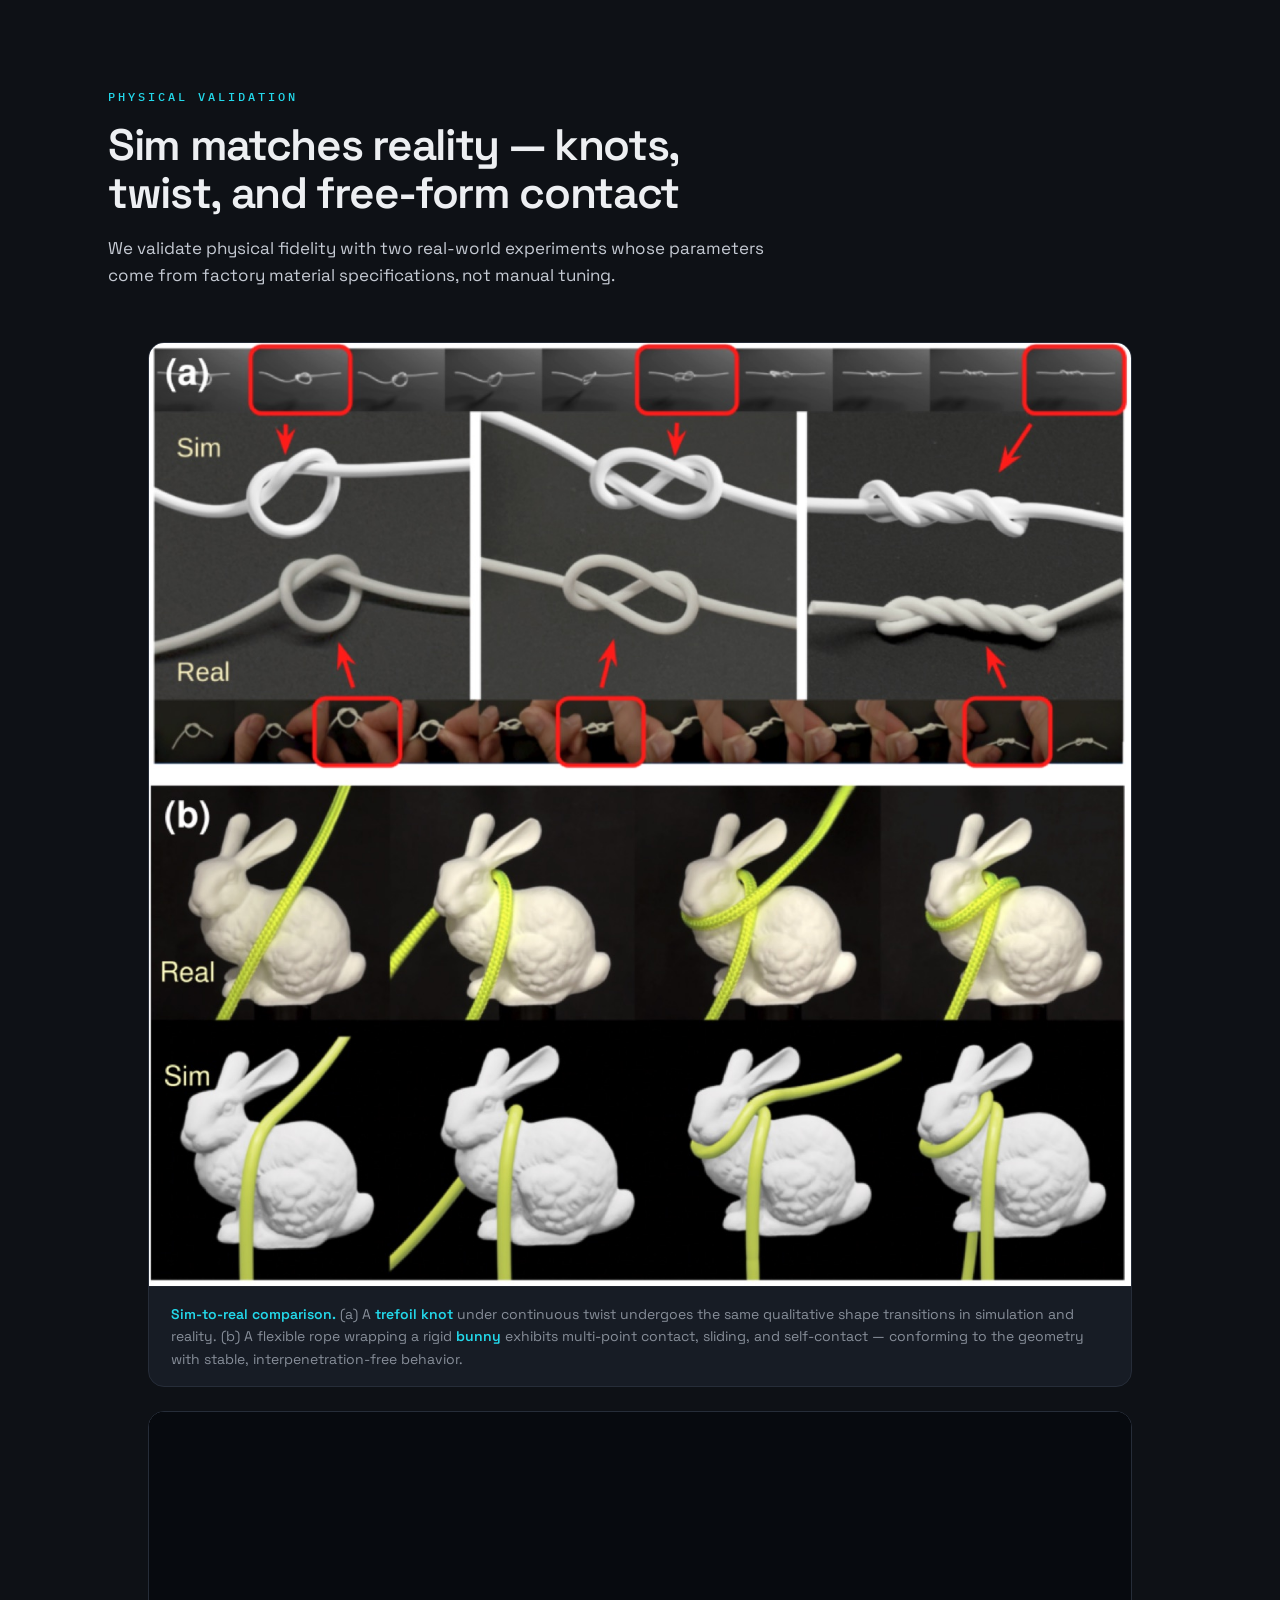
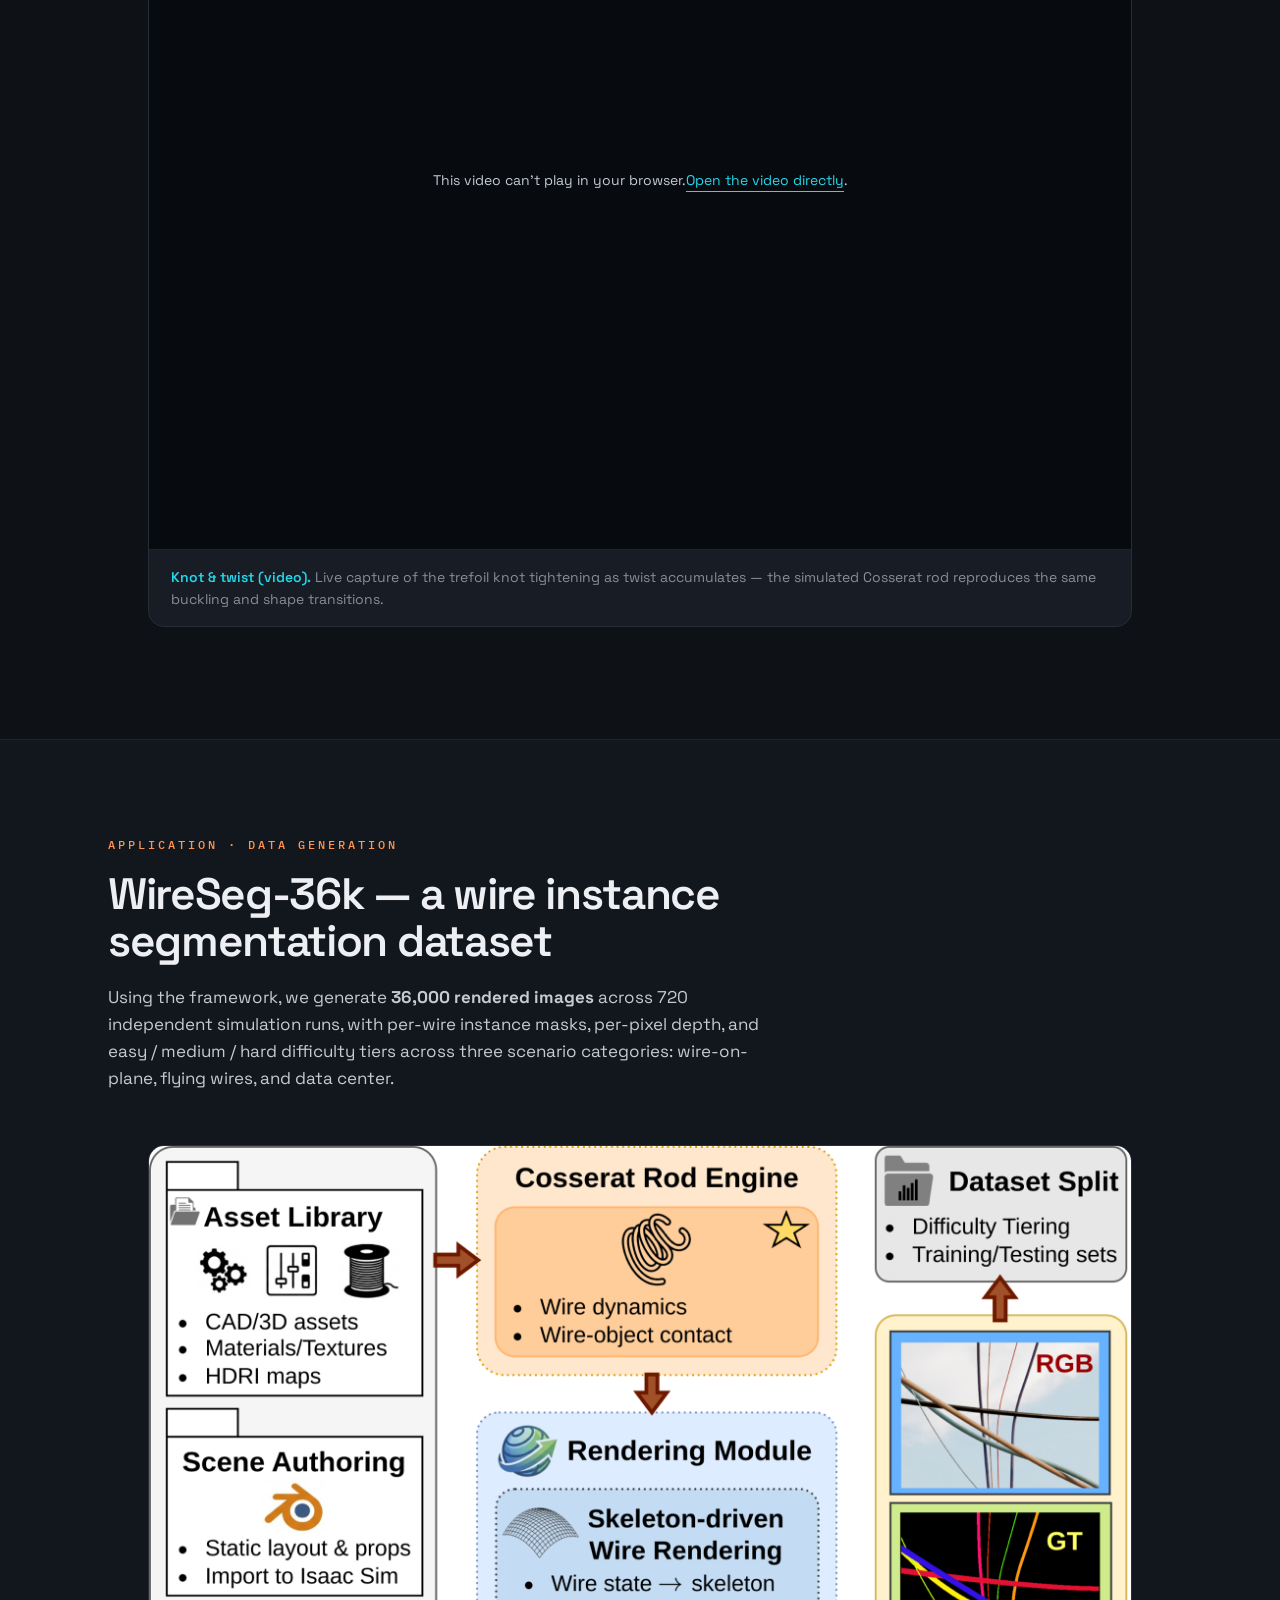
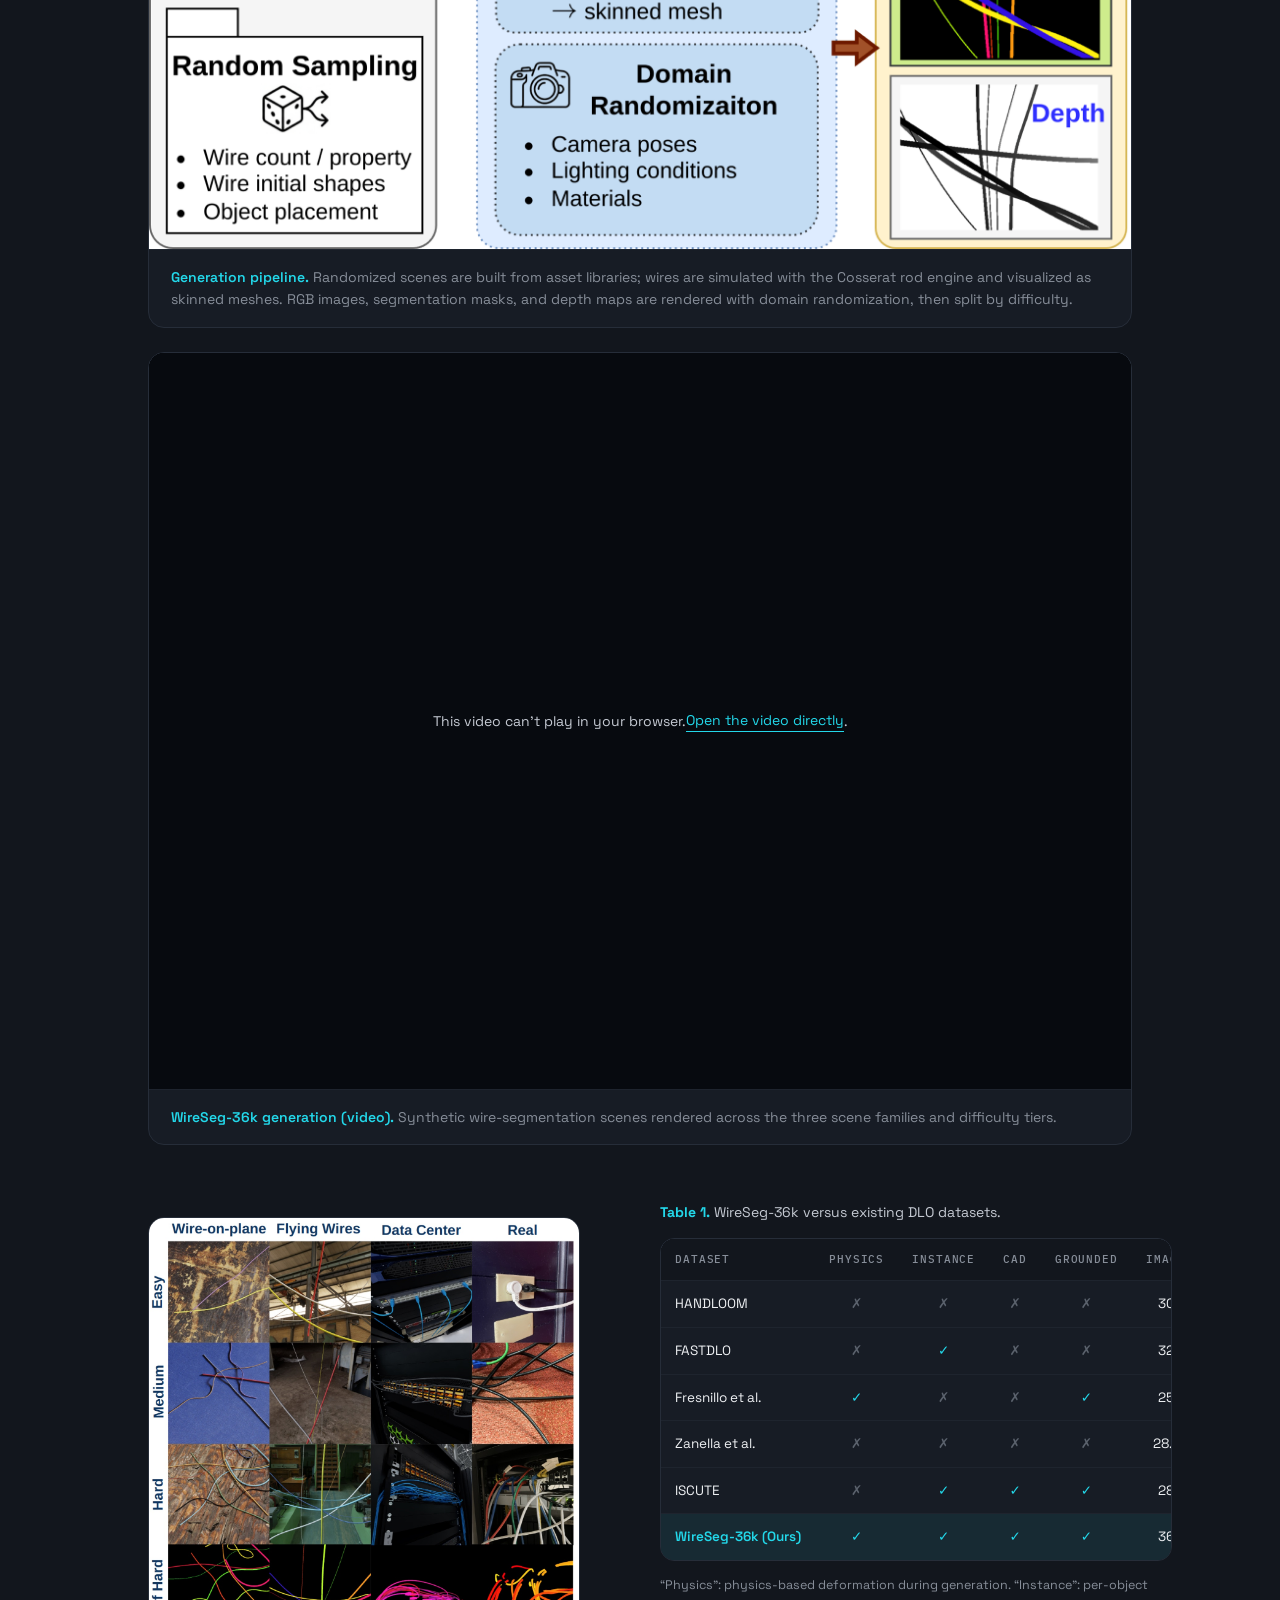
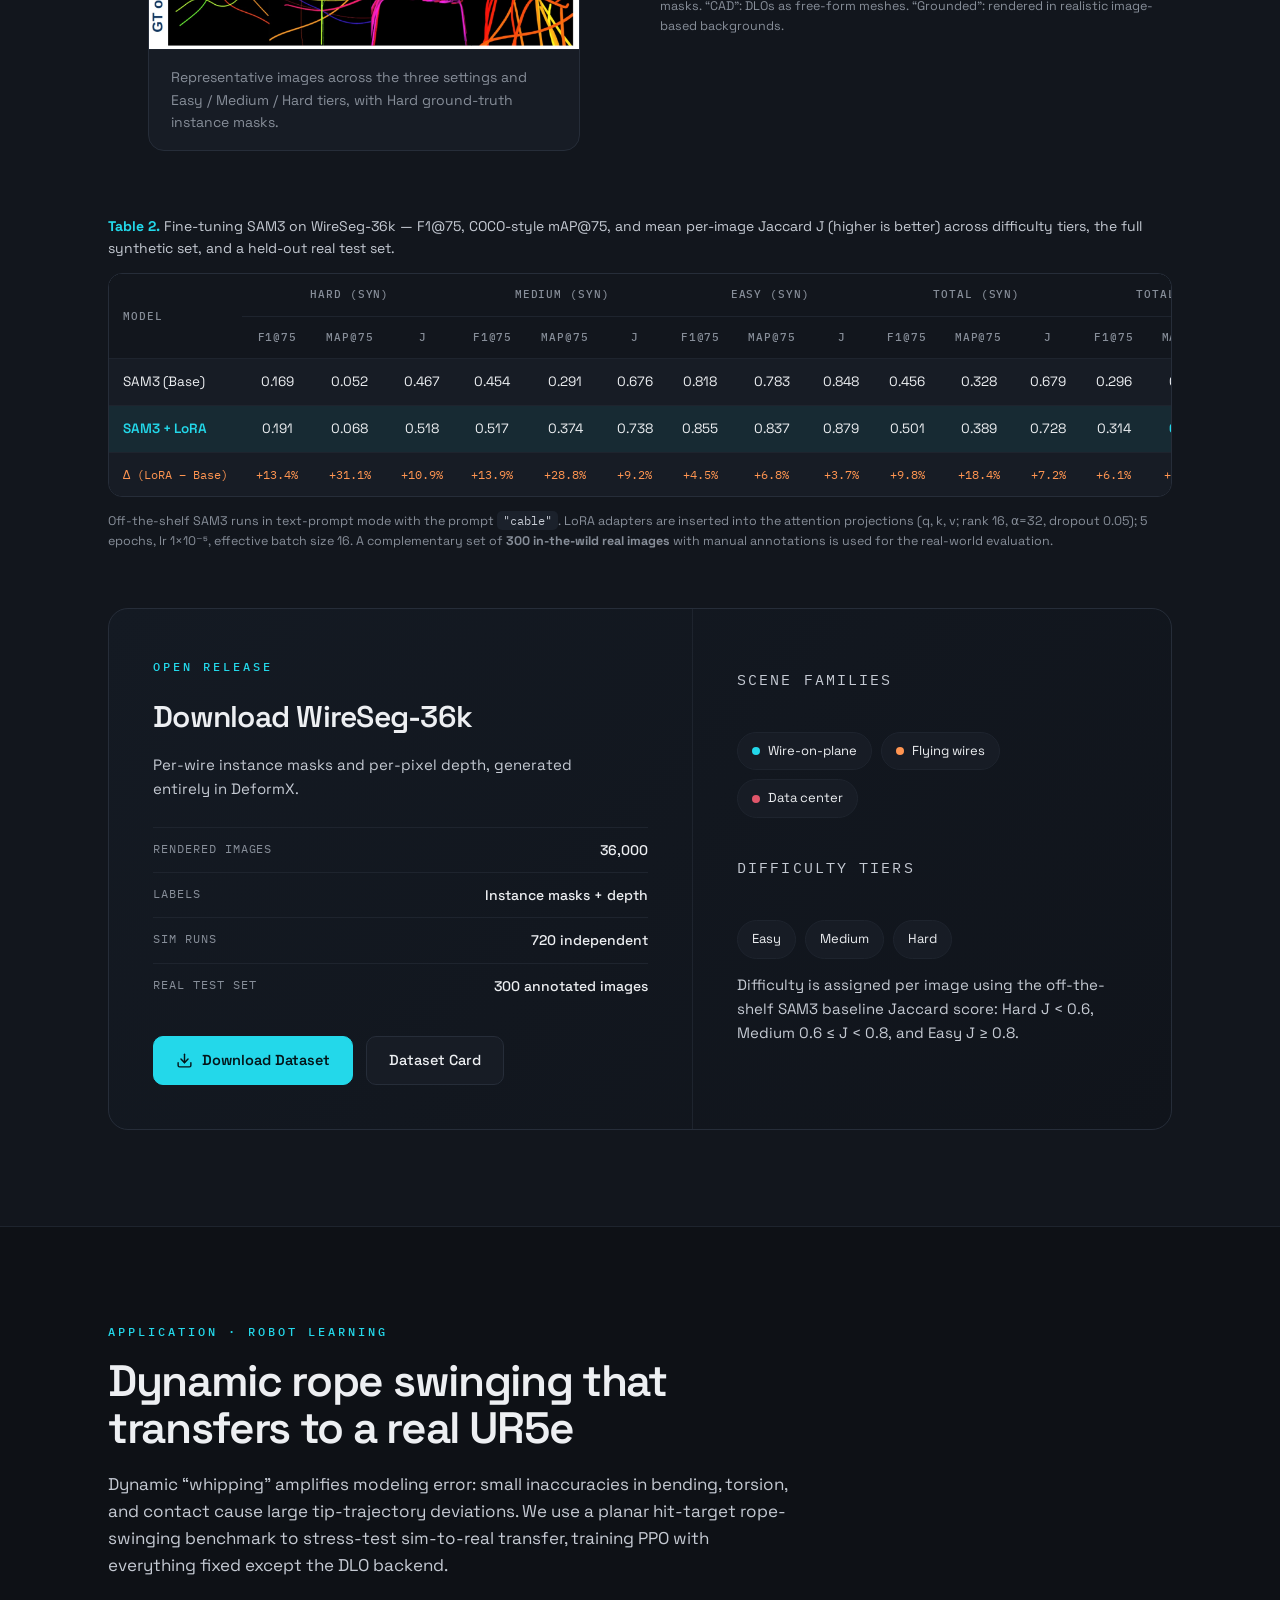
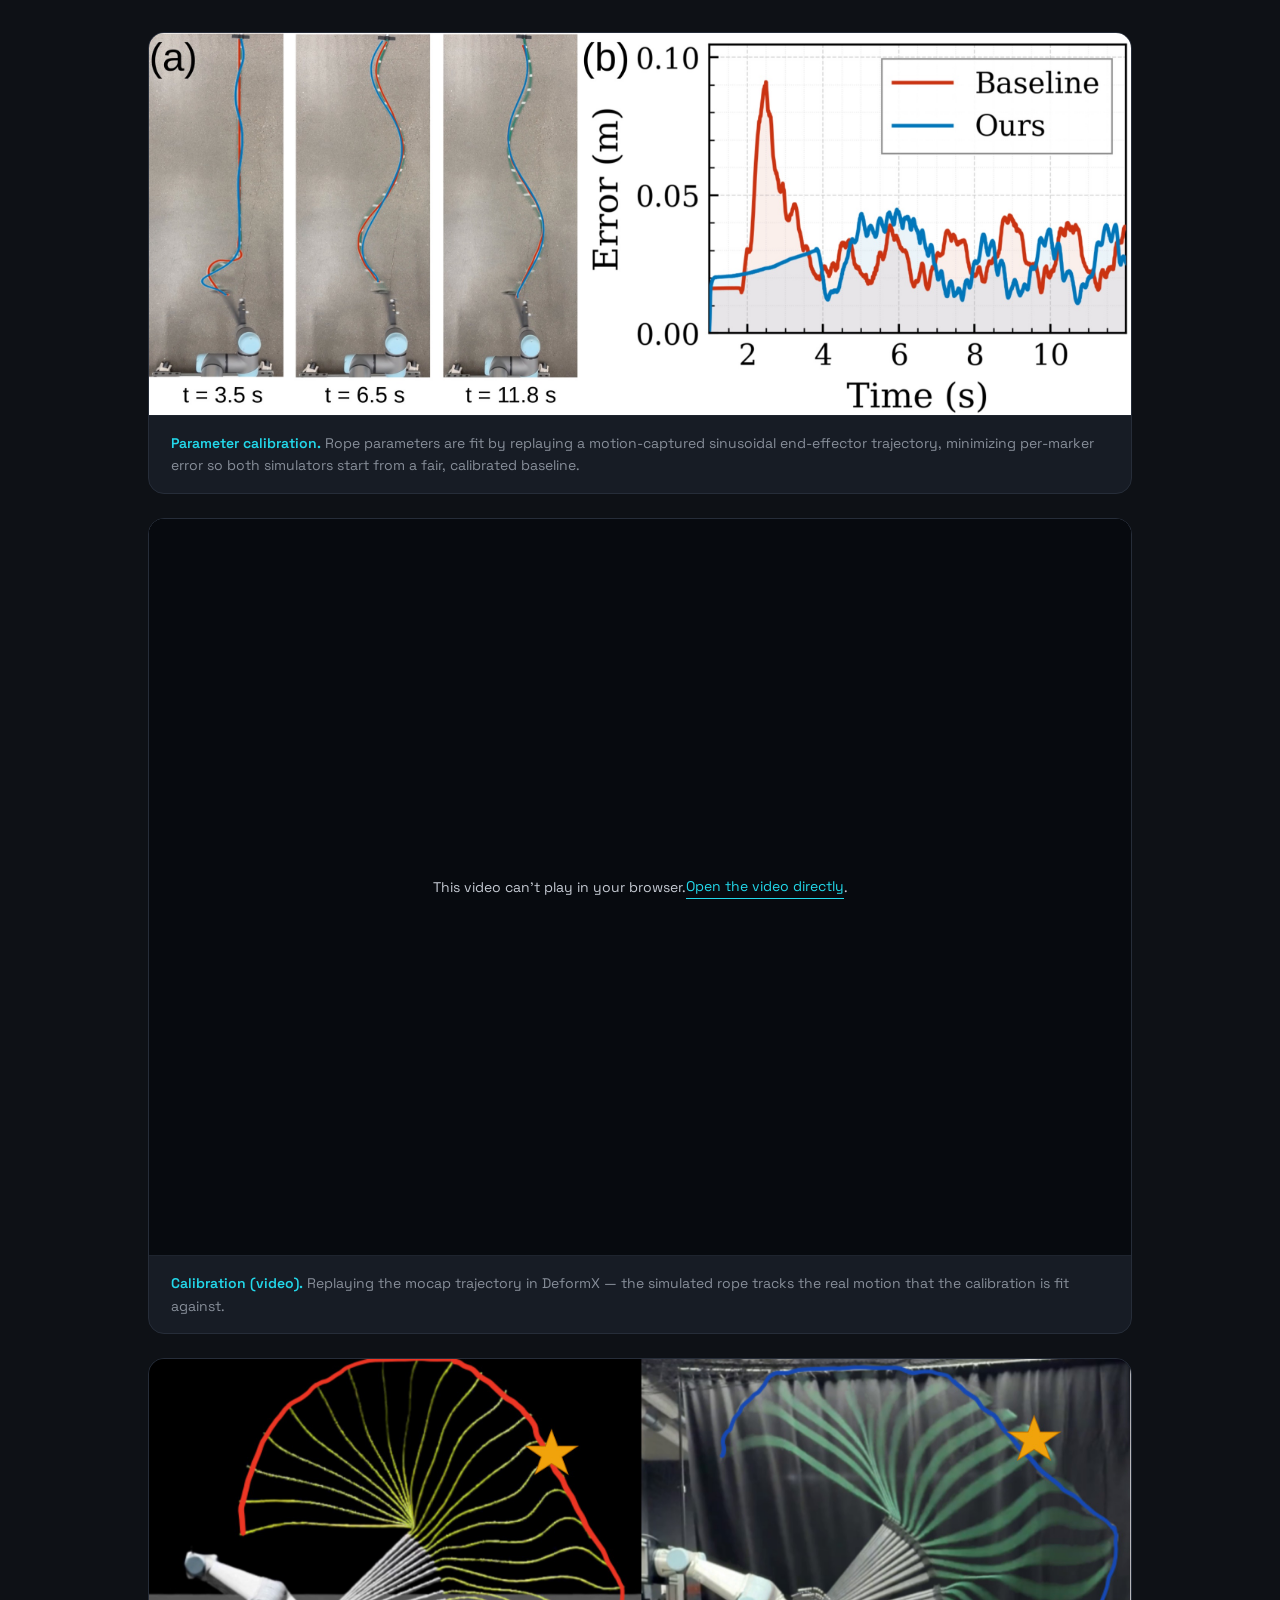
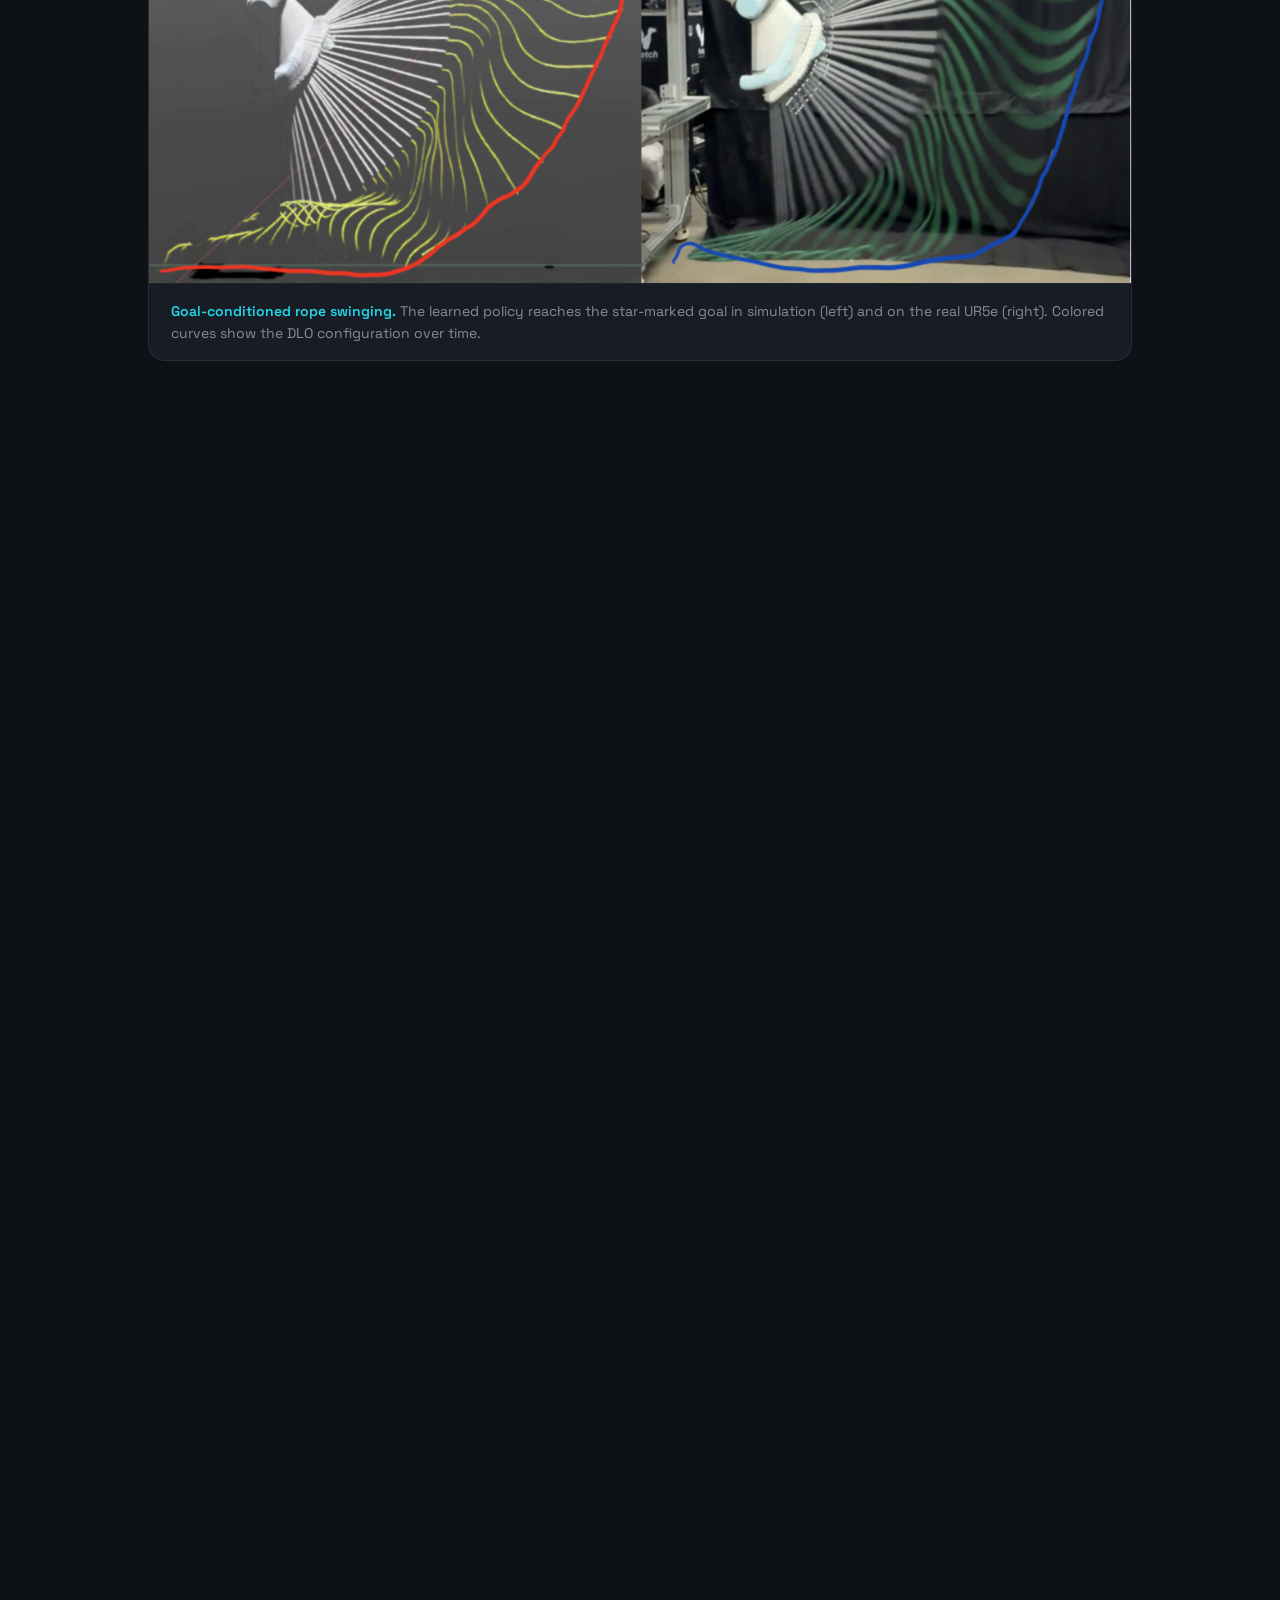
==== commit 618b0537: "Shorten the pill's release entry to "Open Source" Co-Authored-By: Claude Opus 5 <noreply@anthropic.c" ====
--- a/index.html
+++ b/index.html
@@ -532,7 +532,7 @@
 <!-- ===================== BYLINE ===================== -->
 <section class="byline" id="byline">
   <div class="wrap">
-    <div class="pill reveal"><span class="dot"></span>Code &amp; Dataset Released<span class="sep">/</span>Deformable Linear Objects<span class="sep">/</span>Cosserat Rods<span class="sep">/</span>Sim-to-Real</div>
+    <div class="pill reveal"><span class="dot"></span>Open Source<span class="sep">/</span>Deformable Linear Objects<span class="sep">/</span>Cosserat Rods<span class="sep">/</span>Sim-to-Real</div>
     <h1 class="byline-title reveal">Deform<span class="xmark"><svg class="draw" viewBox="0 0 120 120" aria-label="X">
       <g fill="none" stroke-linecap="round" stroke-width="11">
         <path class="s-a" d="M24,22 C58,40 62,80 96,98"/><path class="s-b" d="M96,22 C62,40 58,80 24,98"/>
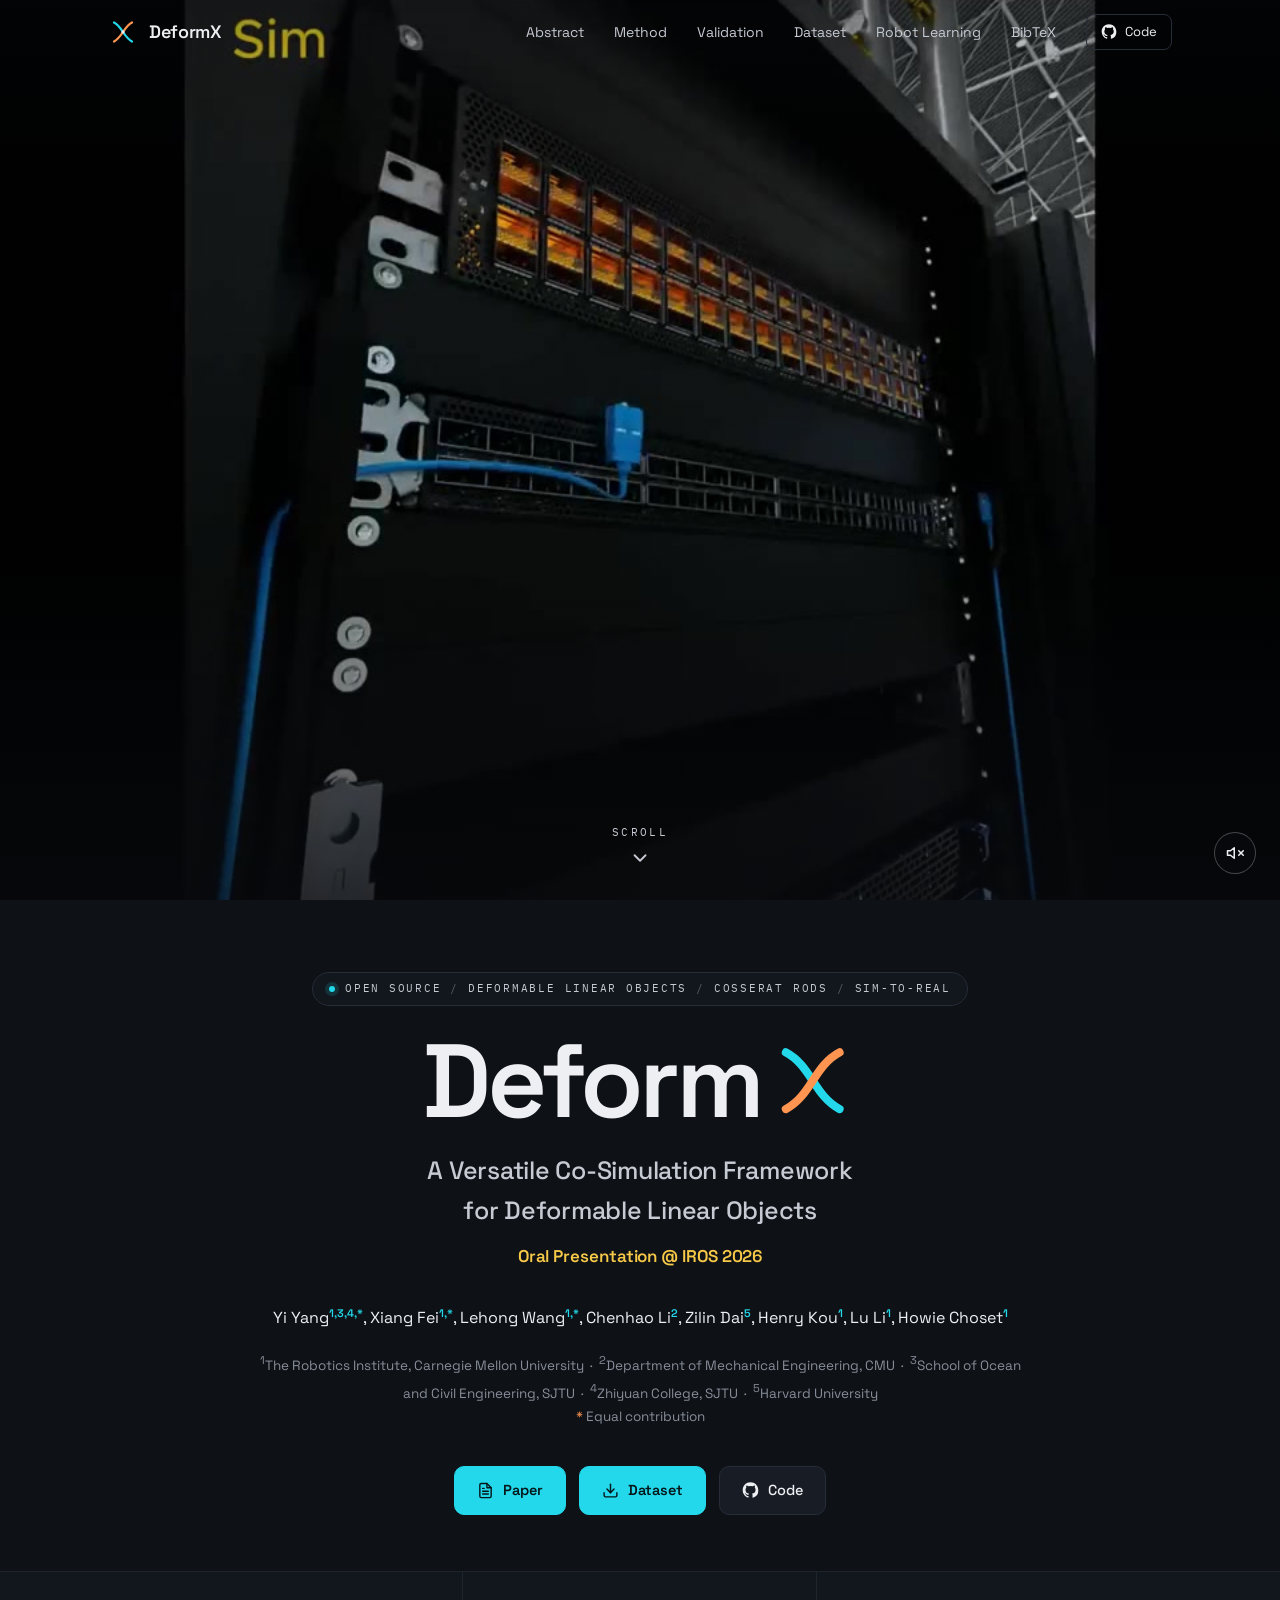
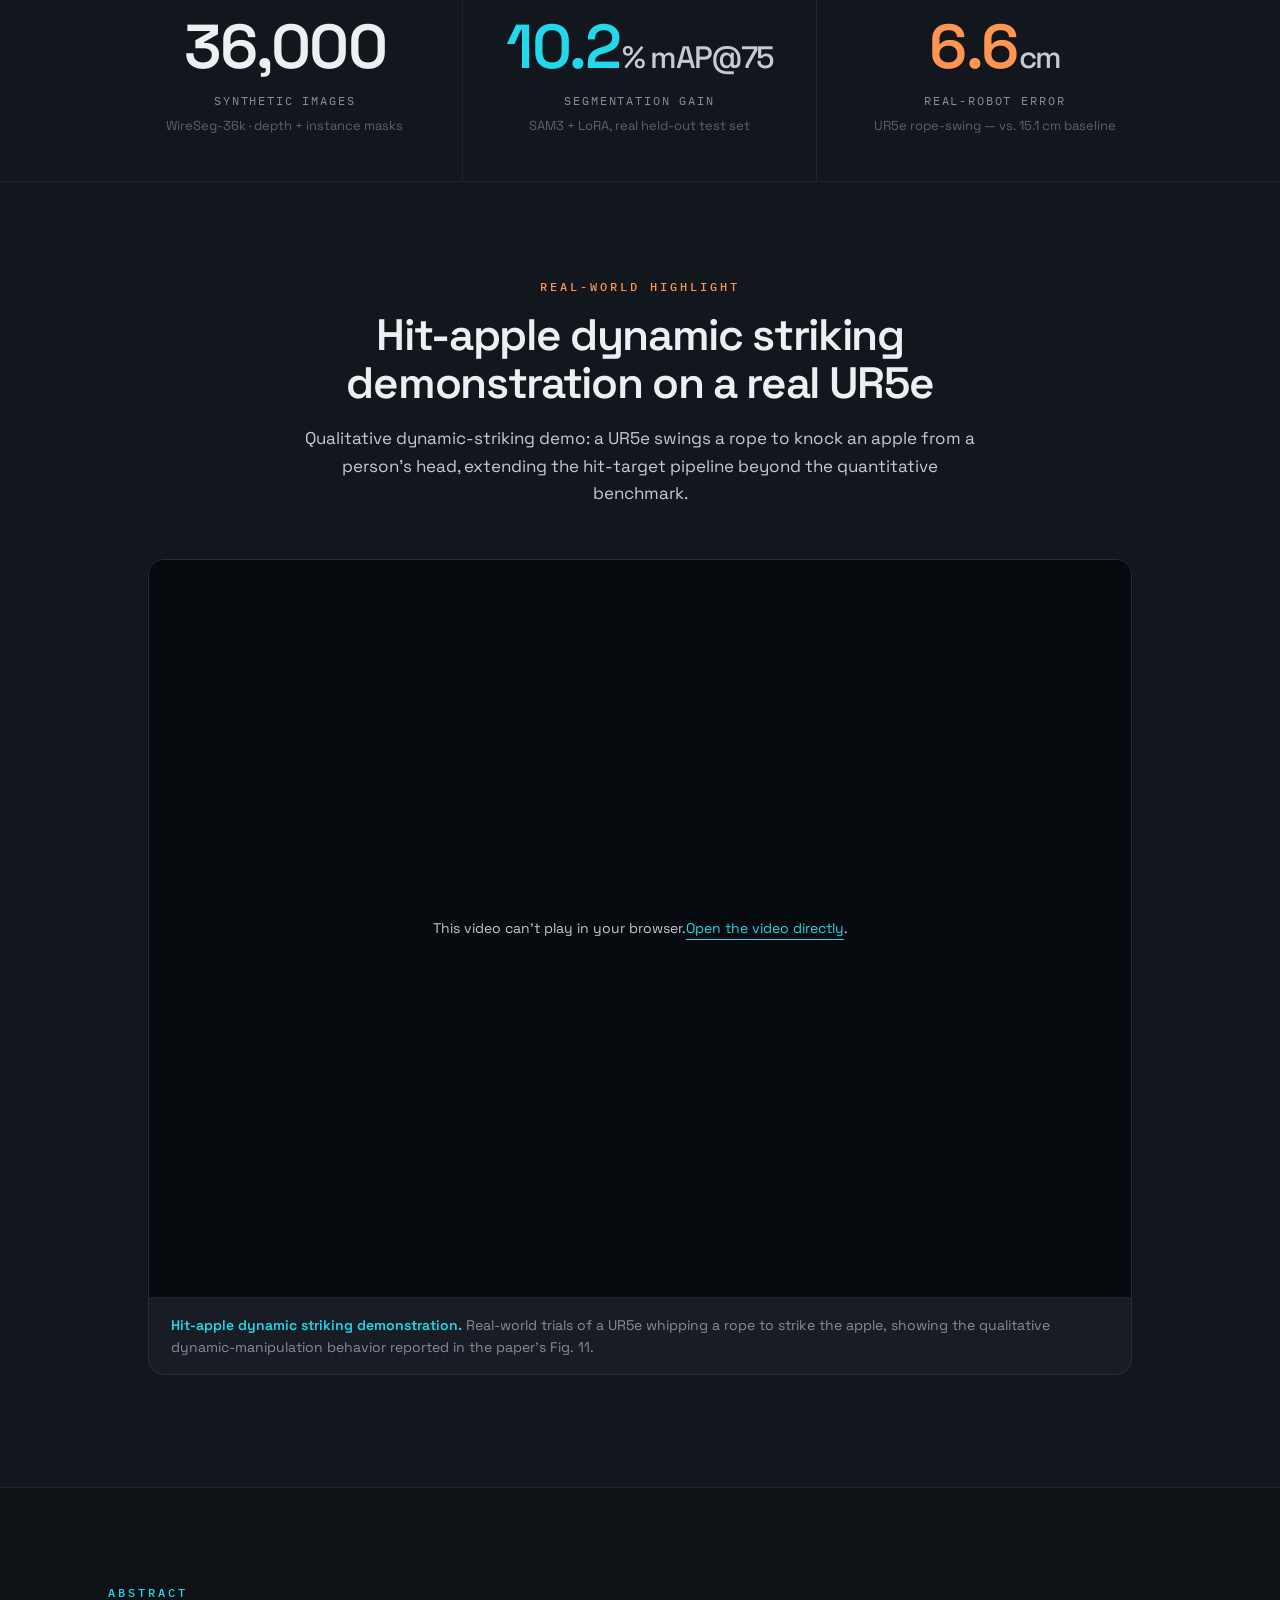
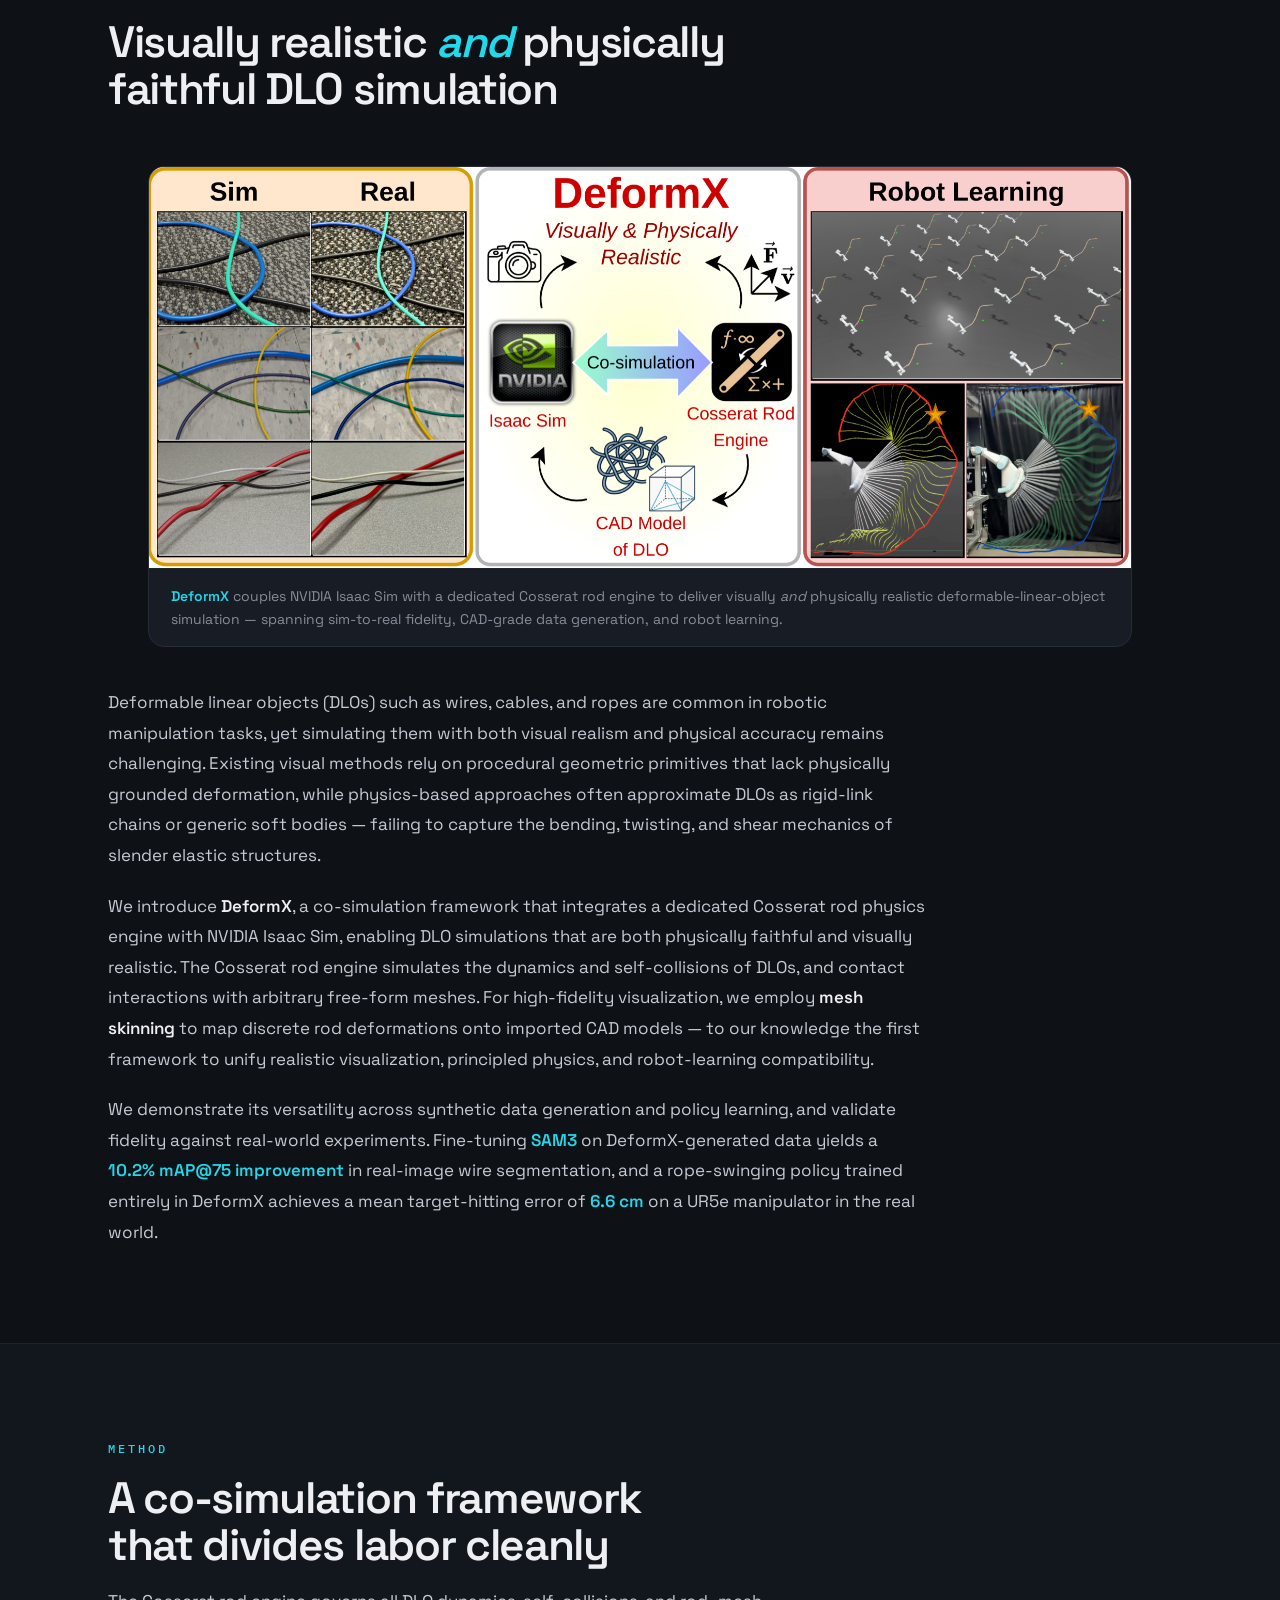
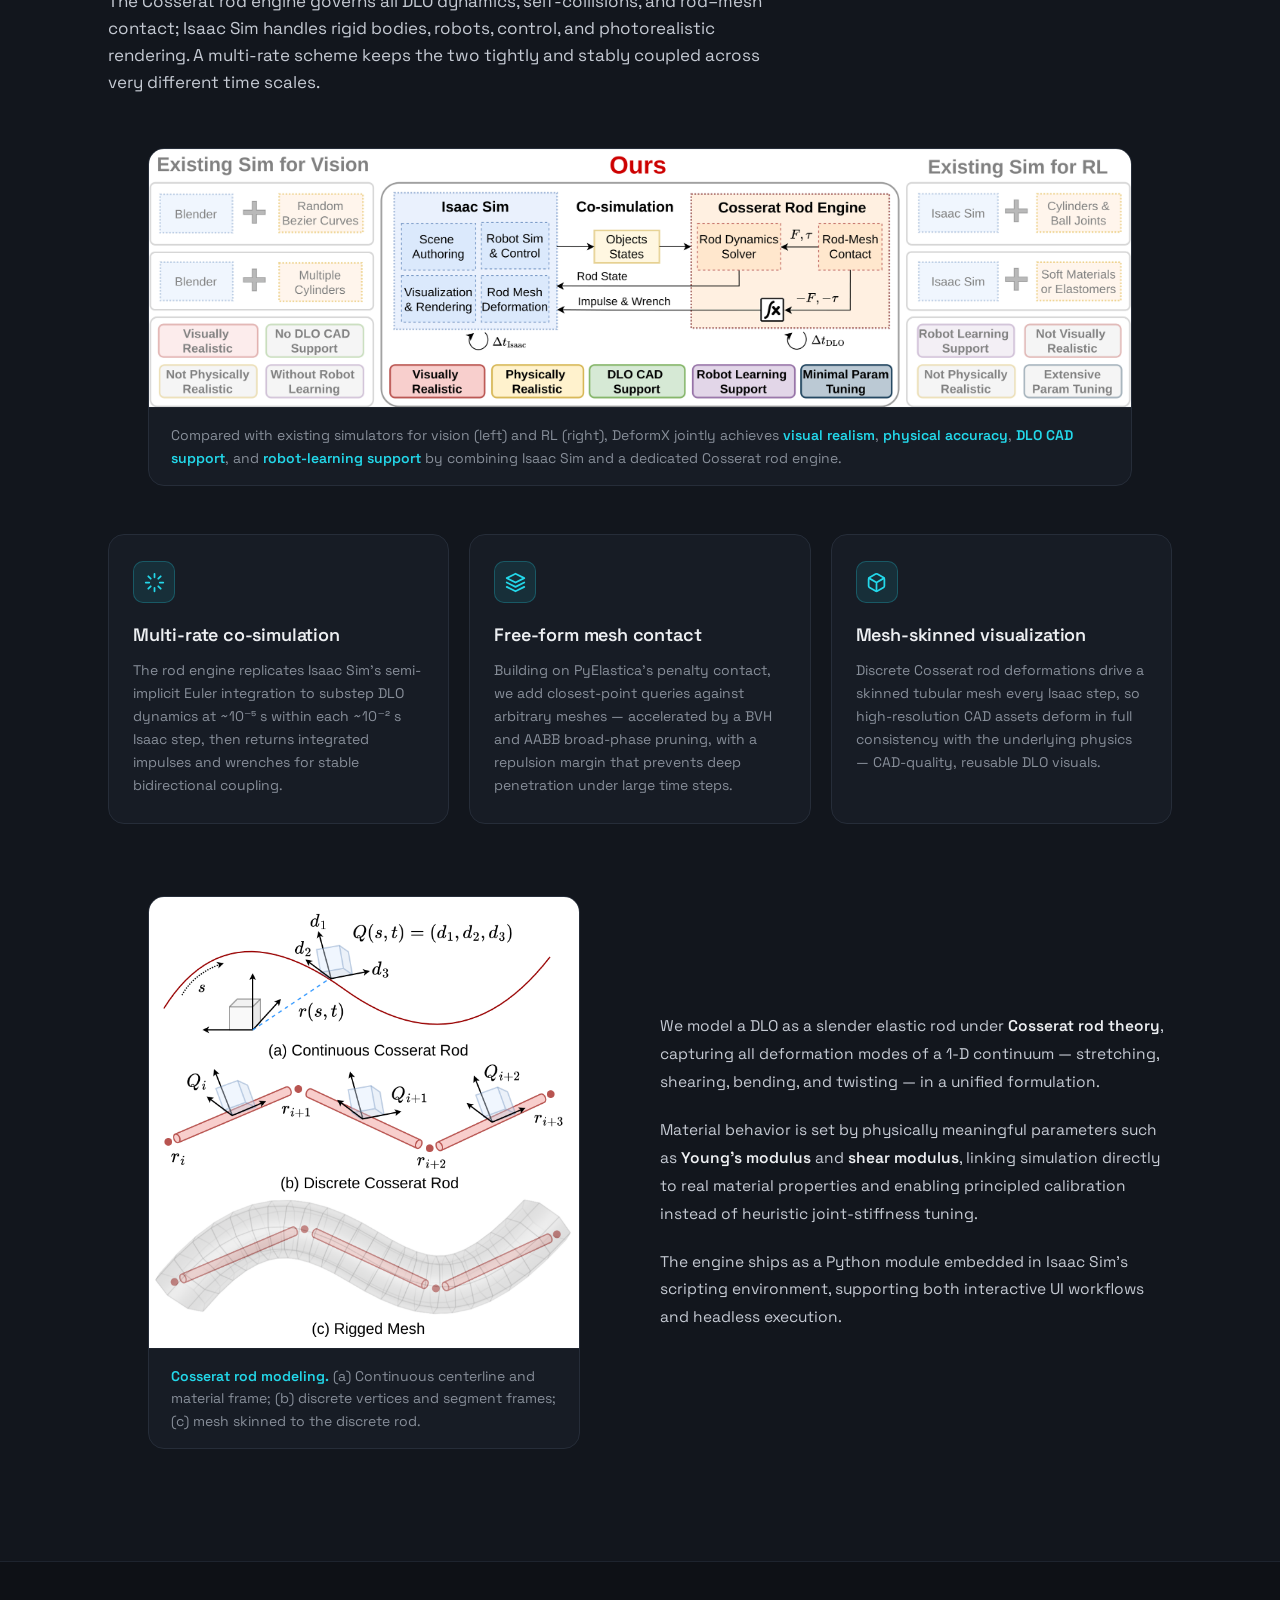
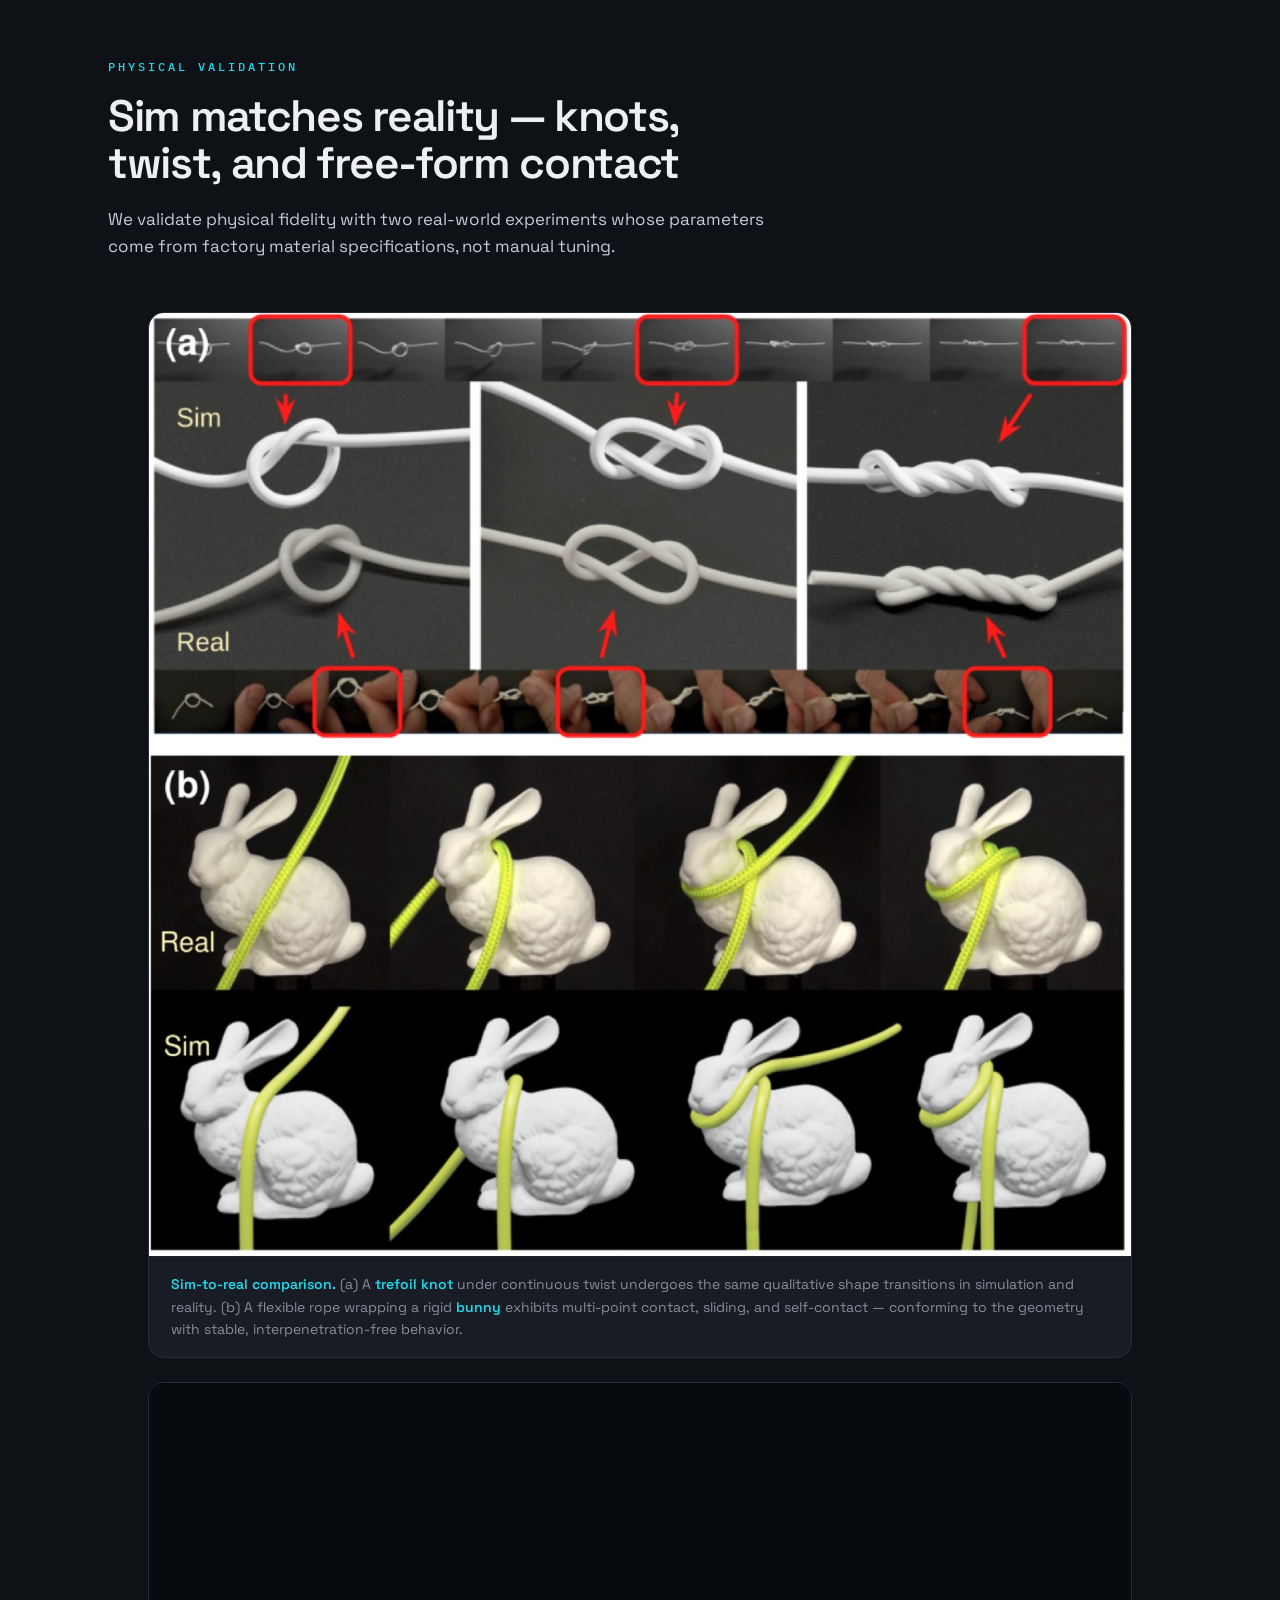
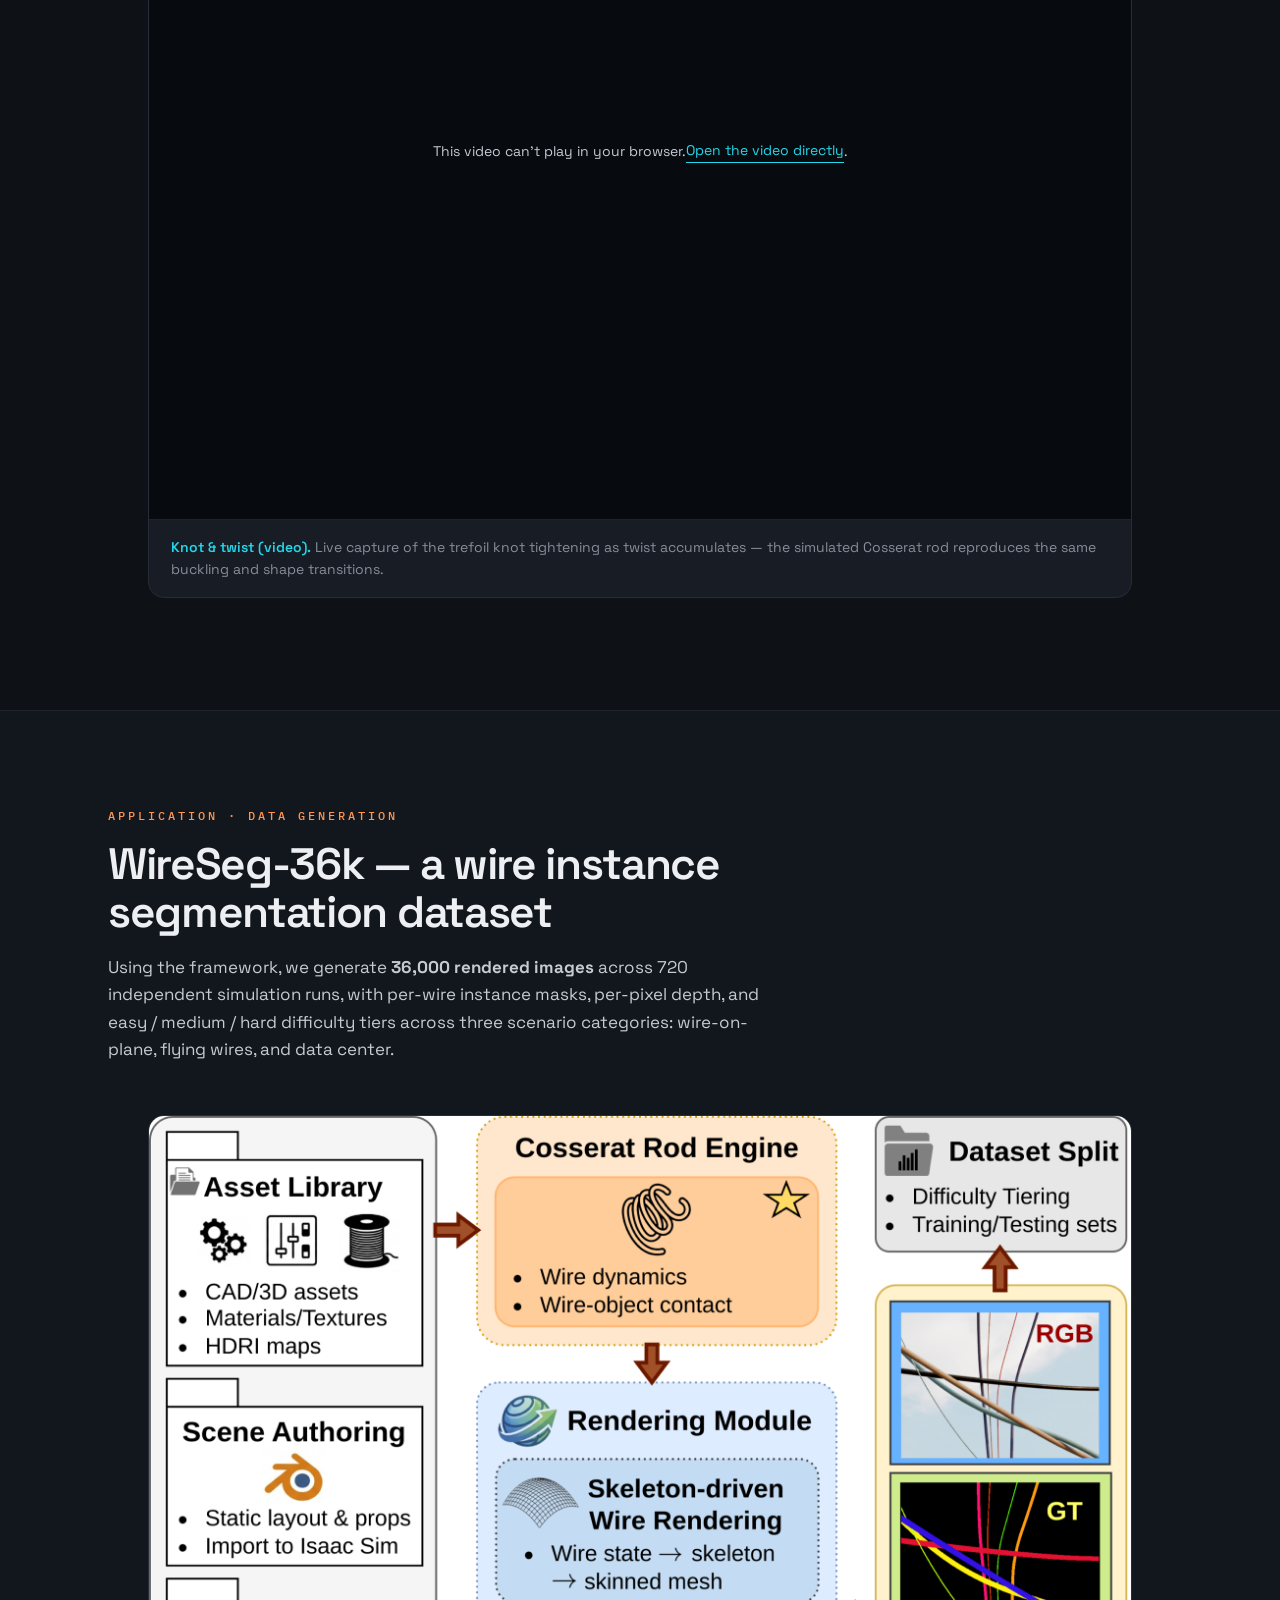
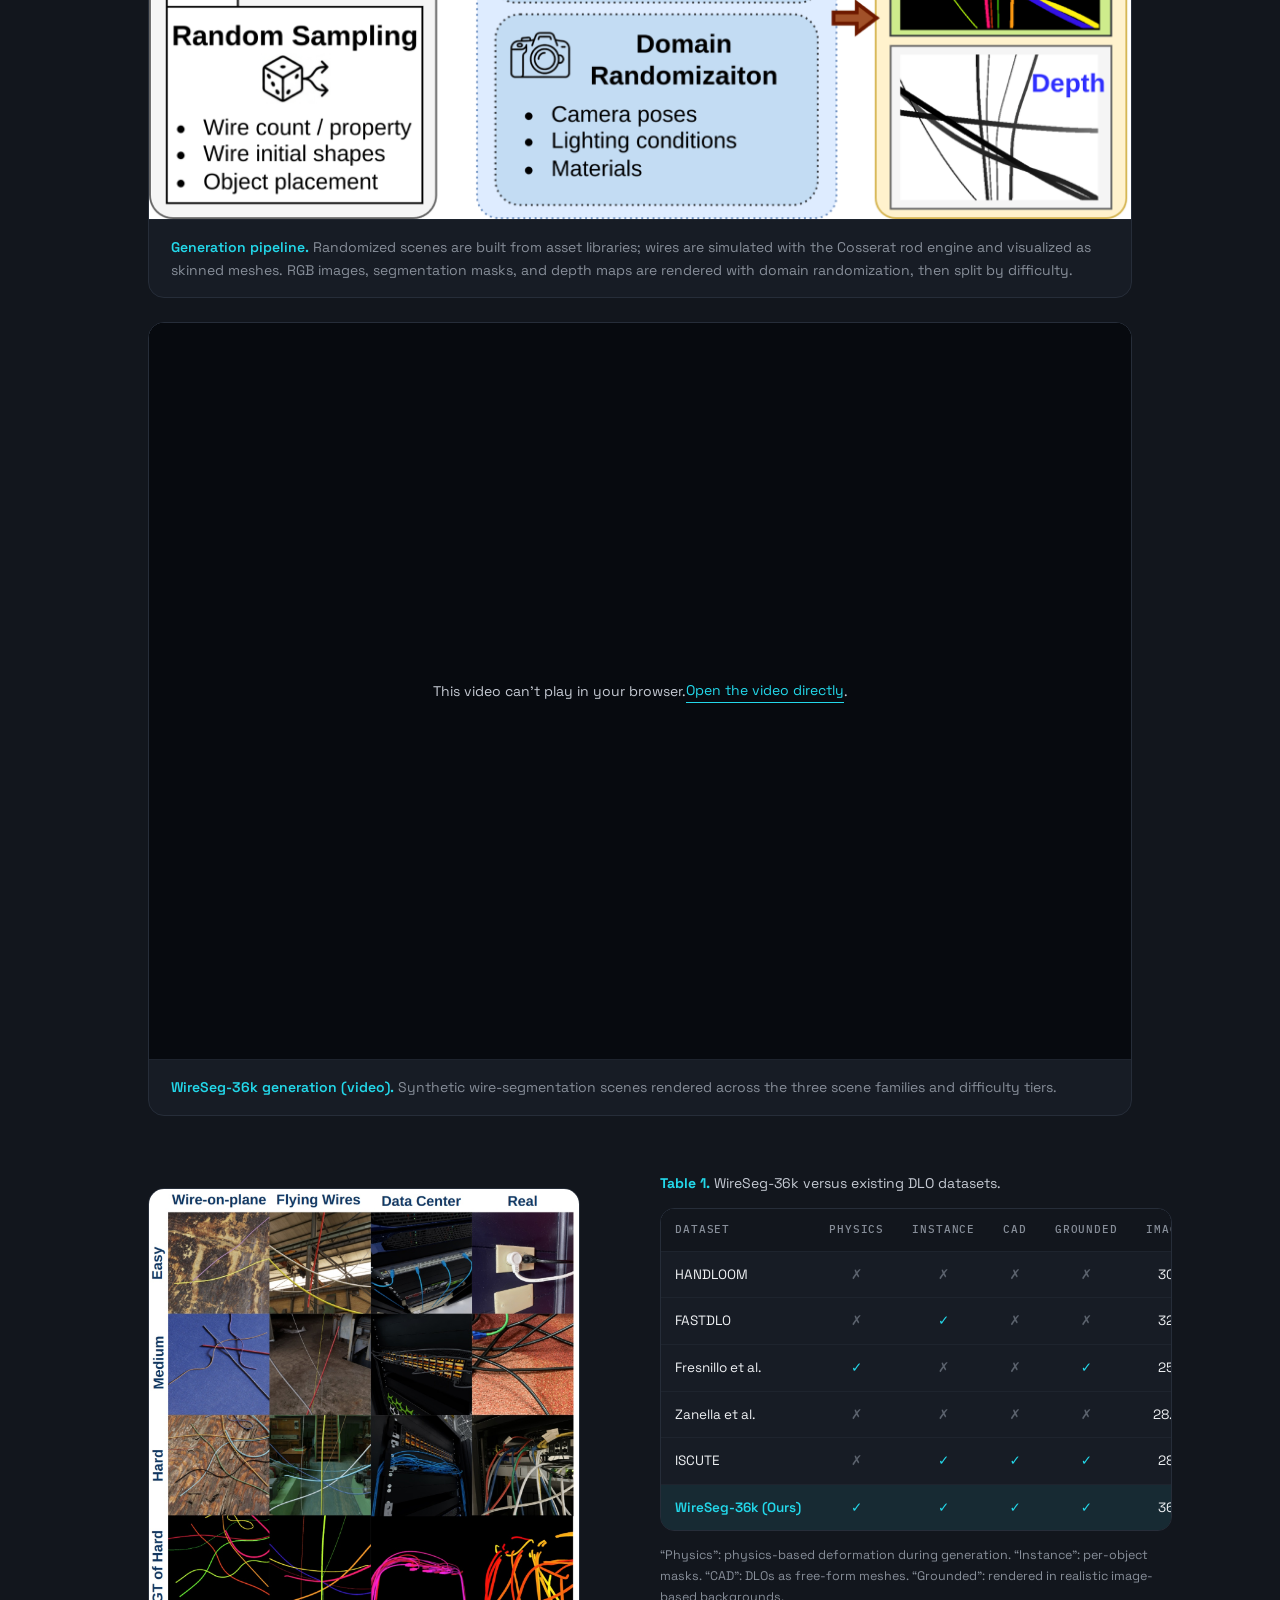
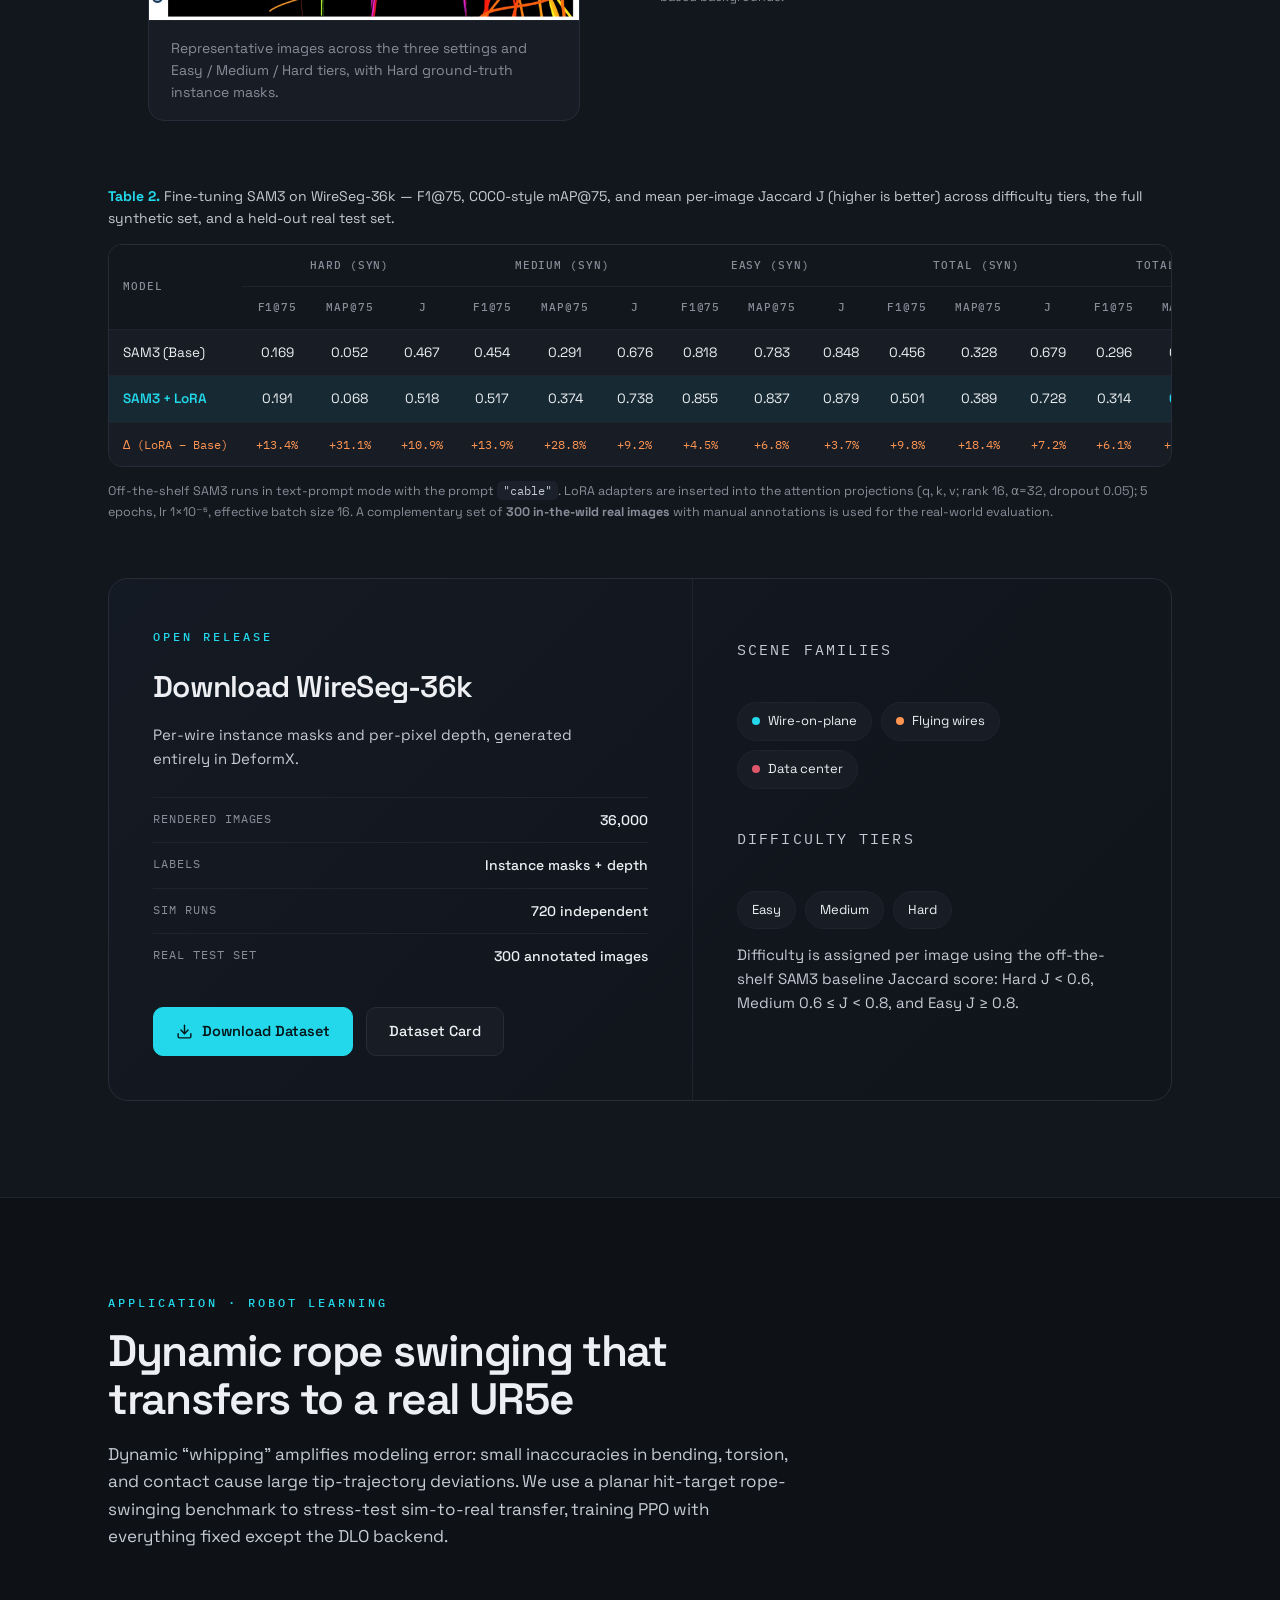
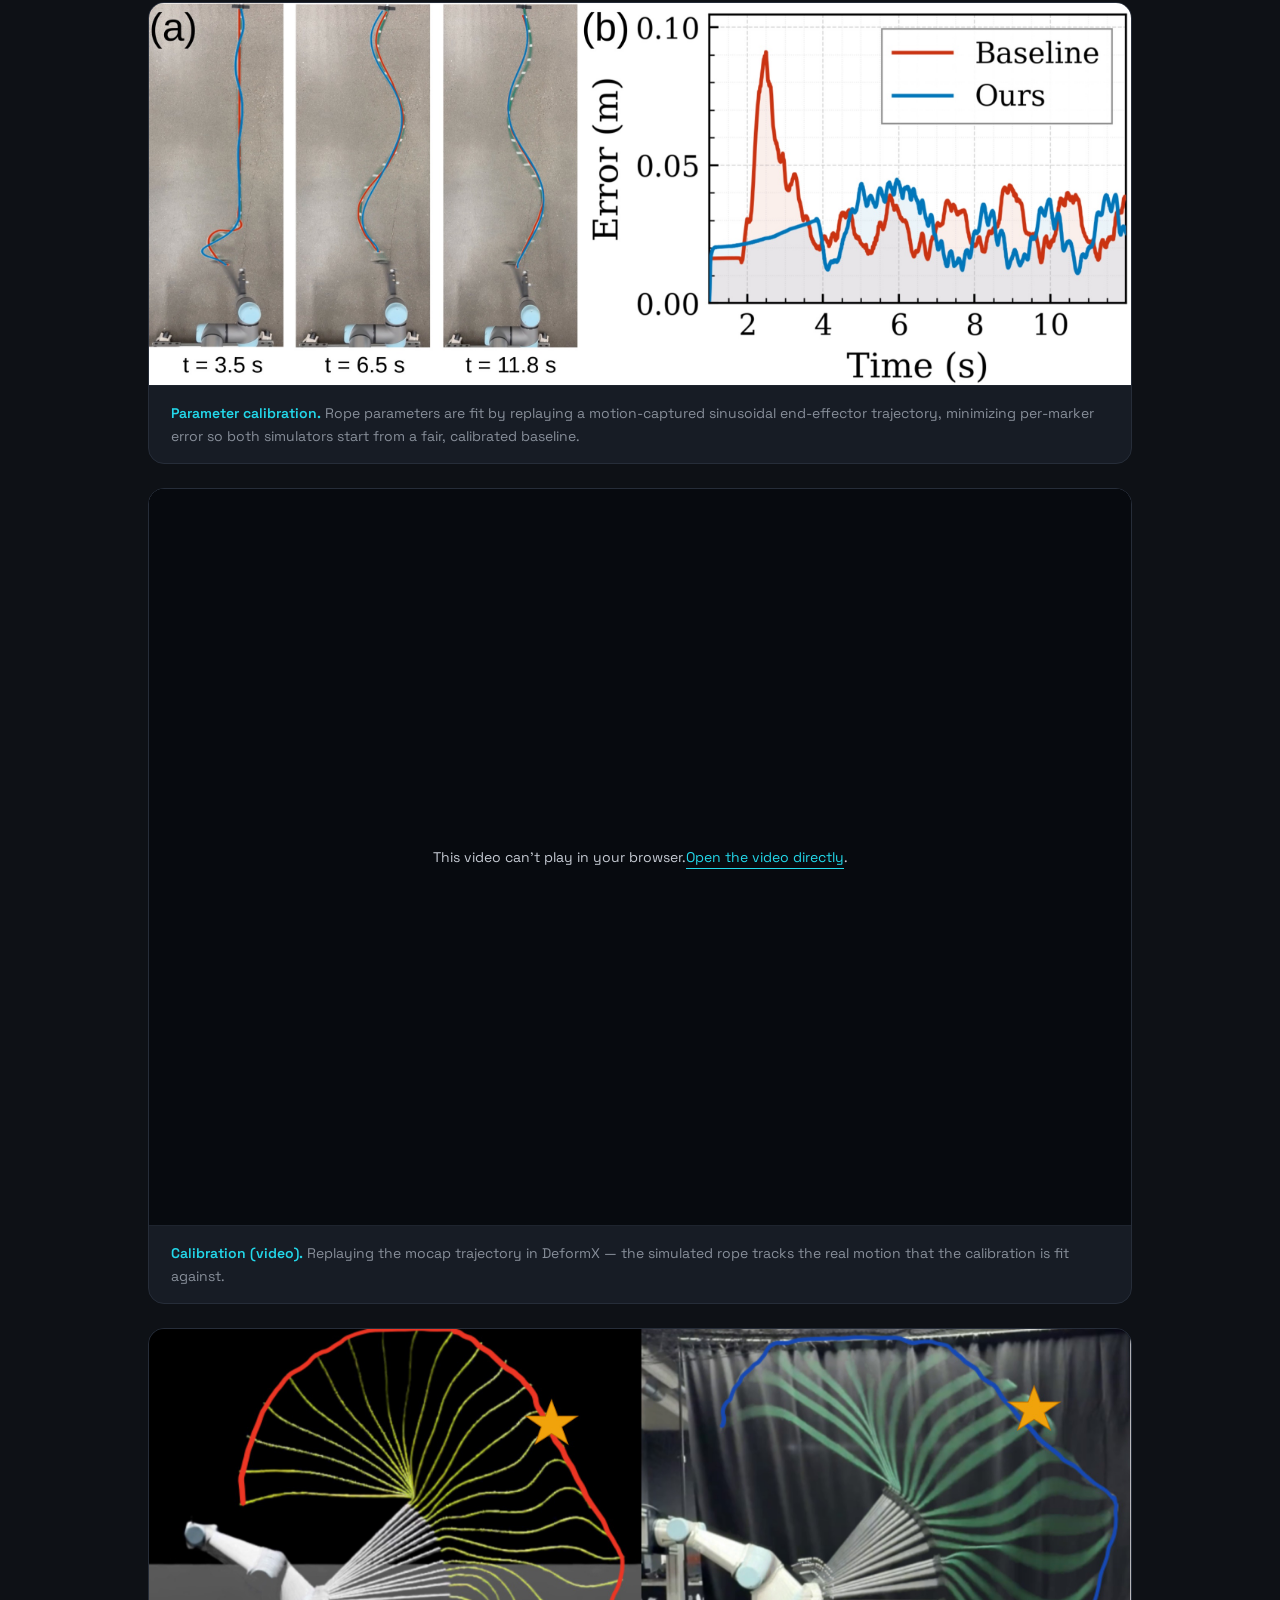
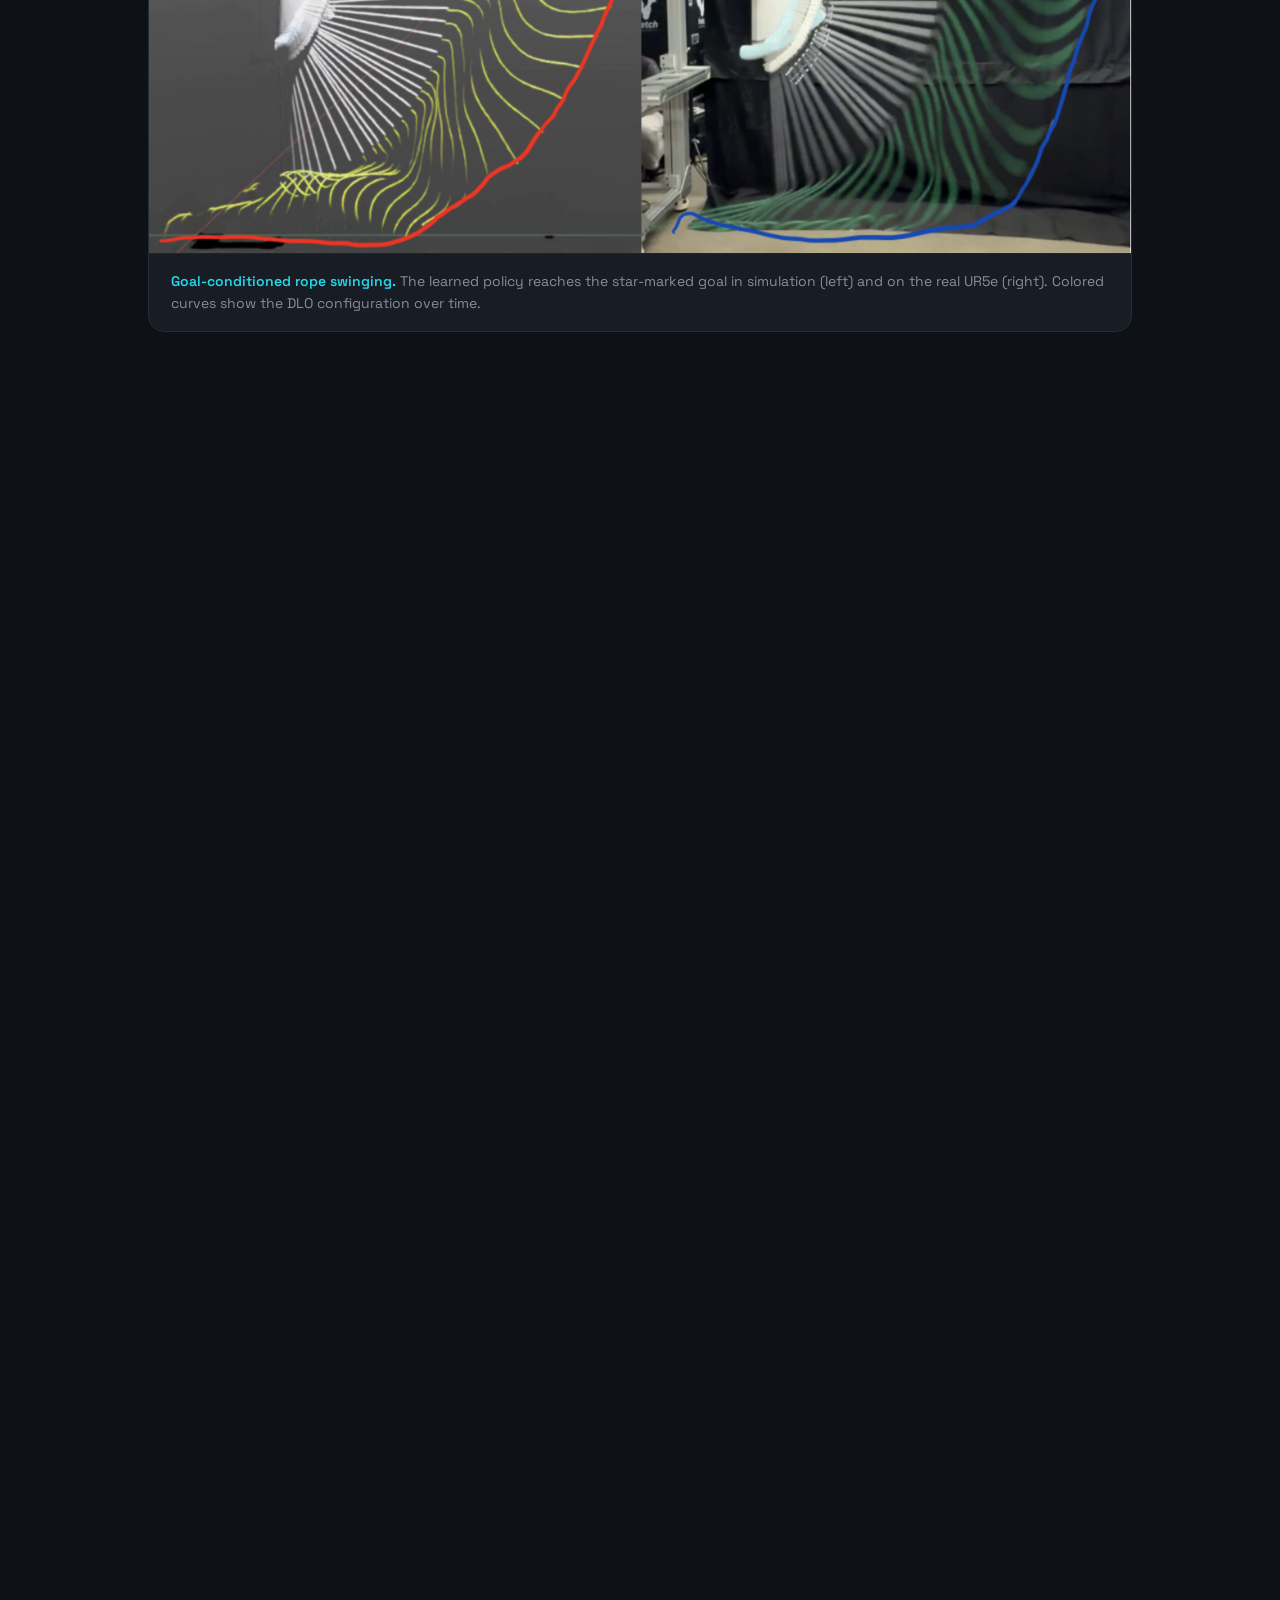
==== commit a4bc1354: "Hide Best Short Paper award mention Comment out the SynData4CV honors badge and drop it from the met" ====
--- a/index.html
+++ b/index.html
@@ -4,15 +4,15 @@
 <meta charset="UTF-8" />
 <meta name="viewport" content="width=device-width, initial-scale=1.0" />
 <title>DeformX — A Versatile Co-Simulation Framework for Deformable Linear Objects</title>
-<meta name="description" content="Oral at IROS 2026. Best Short Paper Award at the SynData4CV workshop, CVPR 2026. DeformX integrates a Cosserat rod physics engine with NVIDIA Isaac Sim for physically accurate, photorealistic simulation of cables, wires, and ropes — and large-scale synthetic dataset generation." />
+<meta name="description" content="Oral at IROS 2026. DeformX integrates a Cosserat rod physics engine with NVIDIA Isaac Sim for physically accurate, photorealistic simulation of cables, wires, and ropes — and large-scale synthetic dataset generation." />
 <meta property="og:type" content="website" />
 <meta property="og:title" content="DeformX — A Versatile Co-Simulation Framework for Deformable Linear Objects" />
-<meta property="og:description" content="Oral @ IROS 2026 · Best Short Paper @ SynData4CV, CVPR 2026. Cosserat rod physics × NVIDIA Isaac Sim for physically accurate, photorealistic DLO simulation and synthetic dataset generation." />
+<meta property="og:description" content="Oral @ IROS 2026. Cosserat rod physics × NVIDIA Isaac Sim for physically accurate, photorealistic DLO simulation and synthetic dataset generation." />
 <meta property="og:image" content="assets/img/og.jpg" />
 <meta property="og:url" content="https://deformx.github.io/" />
 <meta name="twitter:card" content="summary_large_image" />
 <meta name="twitter:title" content="DeformX — Co-Simulation for Deformable Linear Objects" />
-<meta name="twitter:description" content="Oral @ IROS 2026 · Best Short Paper @ SynData4CV, CVPR 2026. Cosserat rod physics × NVIDIA Isaac Sim for accurate DLO simulation and synthetic data." />
+<meta name="twitter:description" content="Oral @ IROS 2026. Cosserat rod physics × NVIDIA Isaac Sim for accurate DLO simulation and synthetic data." />
 <meta name="twitter:image" content="assets/img/og.jpg" />
 <link rel="icon" href="data:image/svg+xml,%3Csvg xmlns='http://www.w3.org/2000/svg' viewBox='0 0 120 120'%3E%3Crect width='120' height='120' rx='24' fill='%230E1116'/%3E%3Cg fill='none' stroke-linecap='round' stroke-width='10'%3E%3Cpath d='M30,30 C60,44 64,76 90,90' stroke='%2323D8EA'/%3E%3Cpath d='M90,30 C64,44 60,76 30,90' stroke='%23FF9551'/%3E%3C/g%3E%3Crect x='54' y='54' width='12' height='12' rx='2' transform='rotate(45 60 60)' fill='%23EAECEC'/%3E%3C/svg%3E" />
 <link rel="preconnect" href="https://fonts.googleapis.com" />
@@ -541,7 +541,7 @@
     <p class="byline-tag reveal">A Versatile Co-Simulation Framework for Deformable Linear Objects</p>
     <div class="honors reveal">
       <span>Oral Presentation @ IROS 2026</span>
-      <span>Best Short Paper Award @ <a href="https://syndata4cv.github.io/" target="_blank" rel="noopener">SynData4CV</a>, CVPR 2026 Workshop</span>
+      <!-- <span>Best Short Paper Award @ <a href="https://syndata4cv.github.io/" target="_blank" rel="noopener">SynData4CV</a>, CVPR 2026 Workshop</span> -->
     </div>
     <div class="authors reveal">
       <a href="https://yiyang-23.github.io/" target="_blank" rel="noopener">Yi Yang</a><sup>1,3,4,*</sup>,
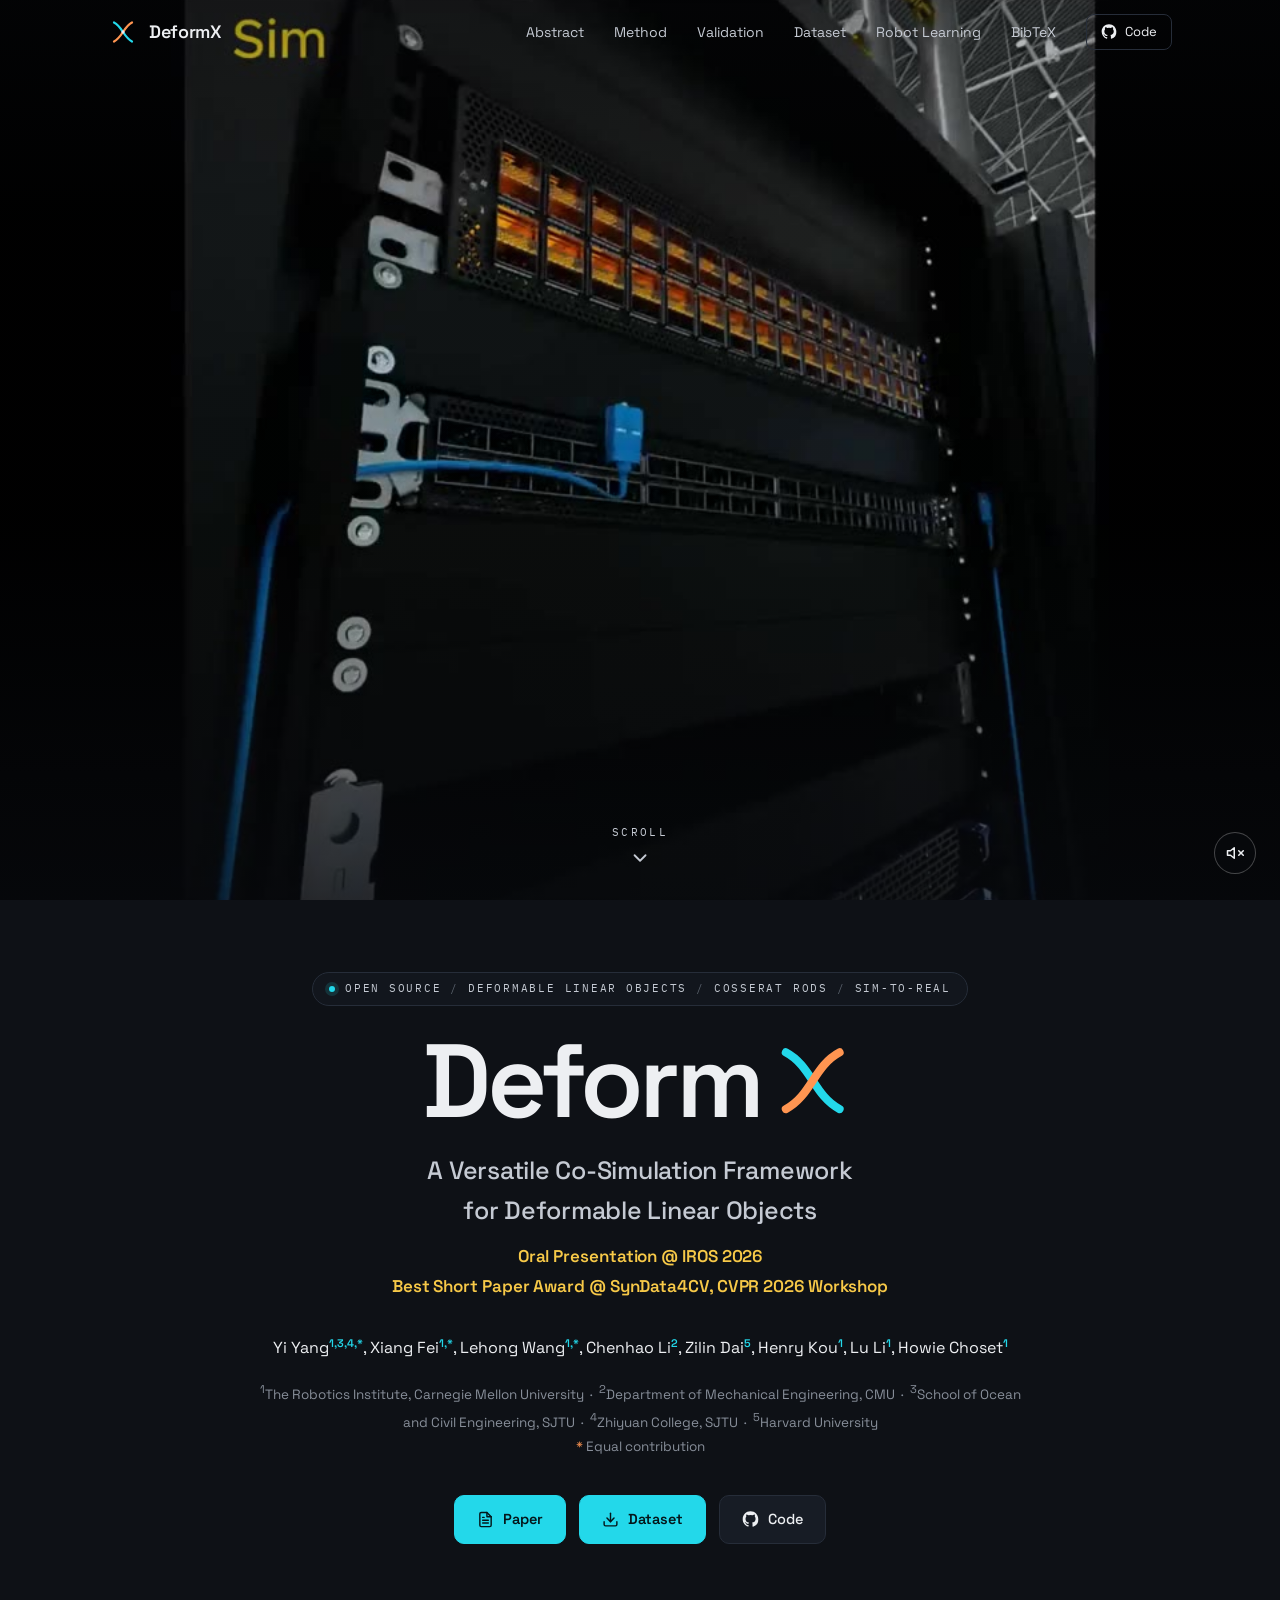
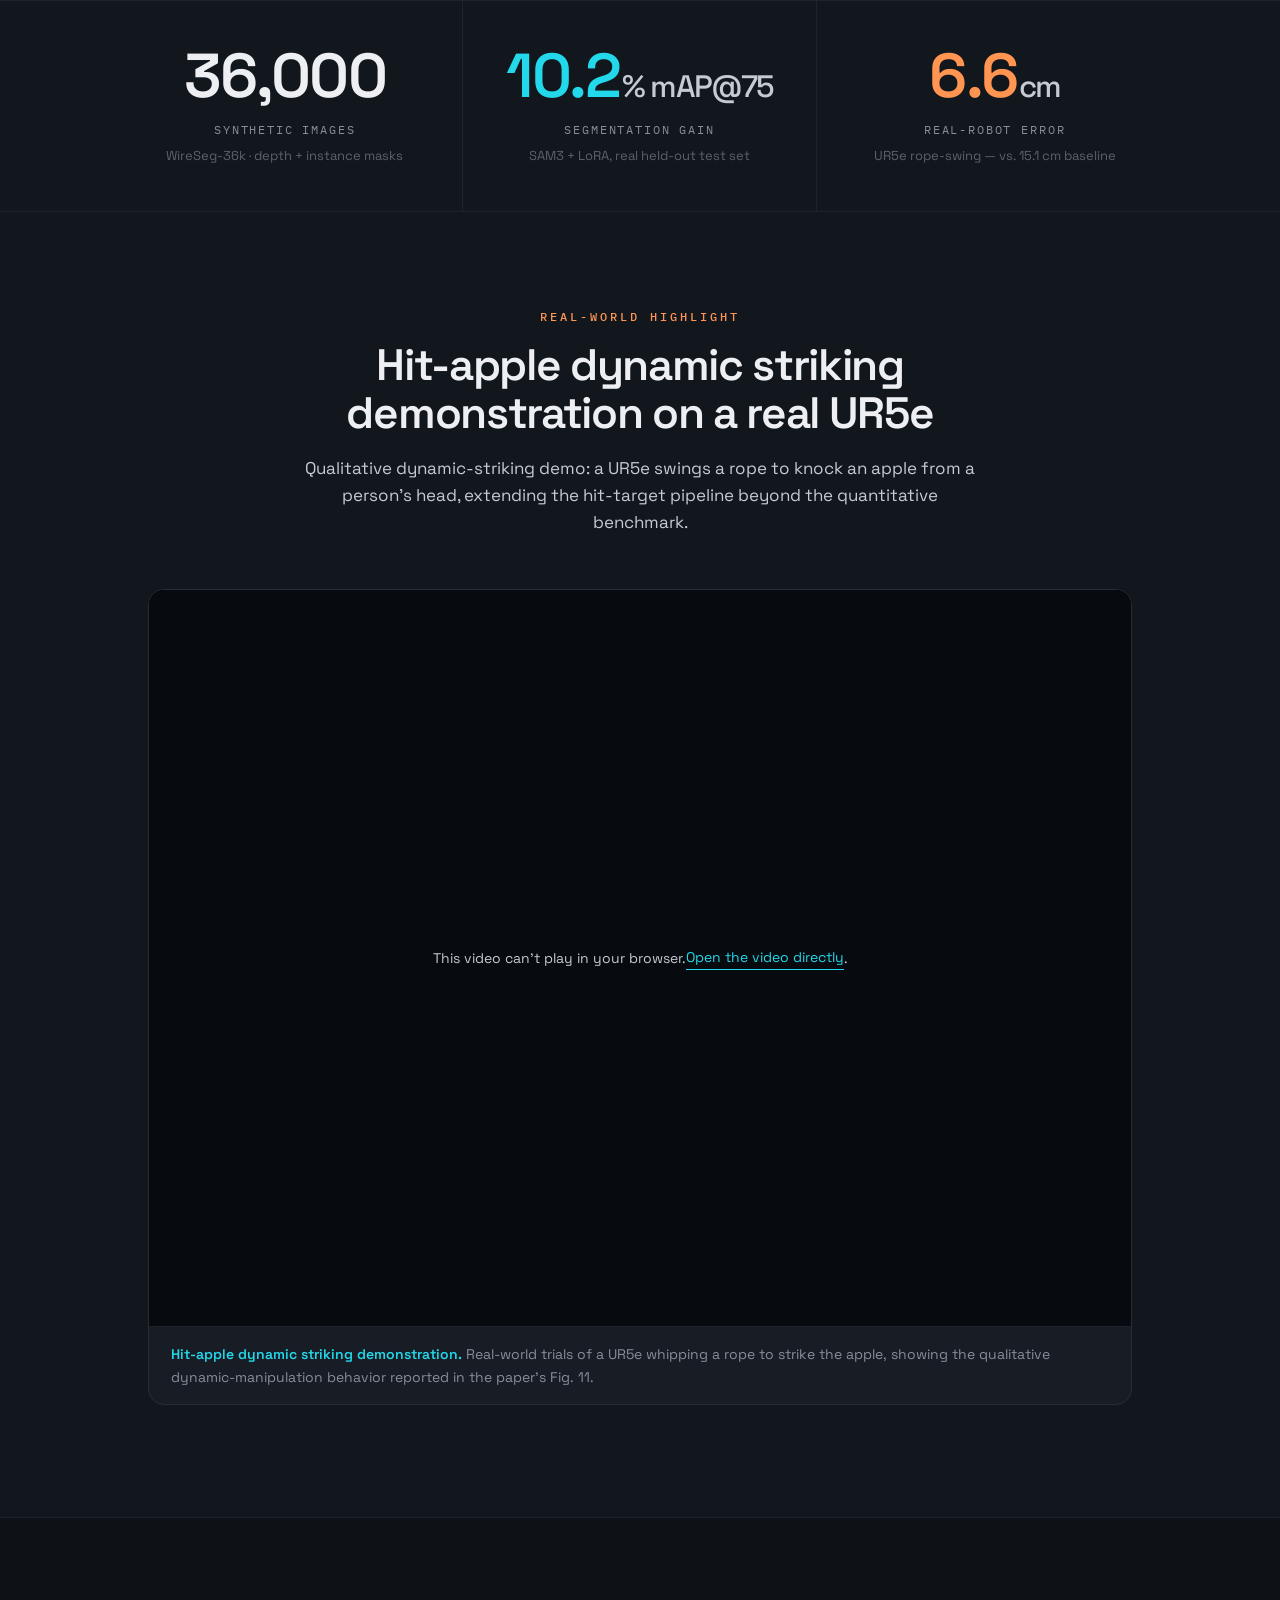
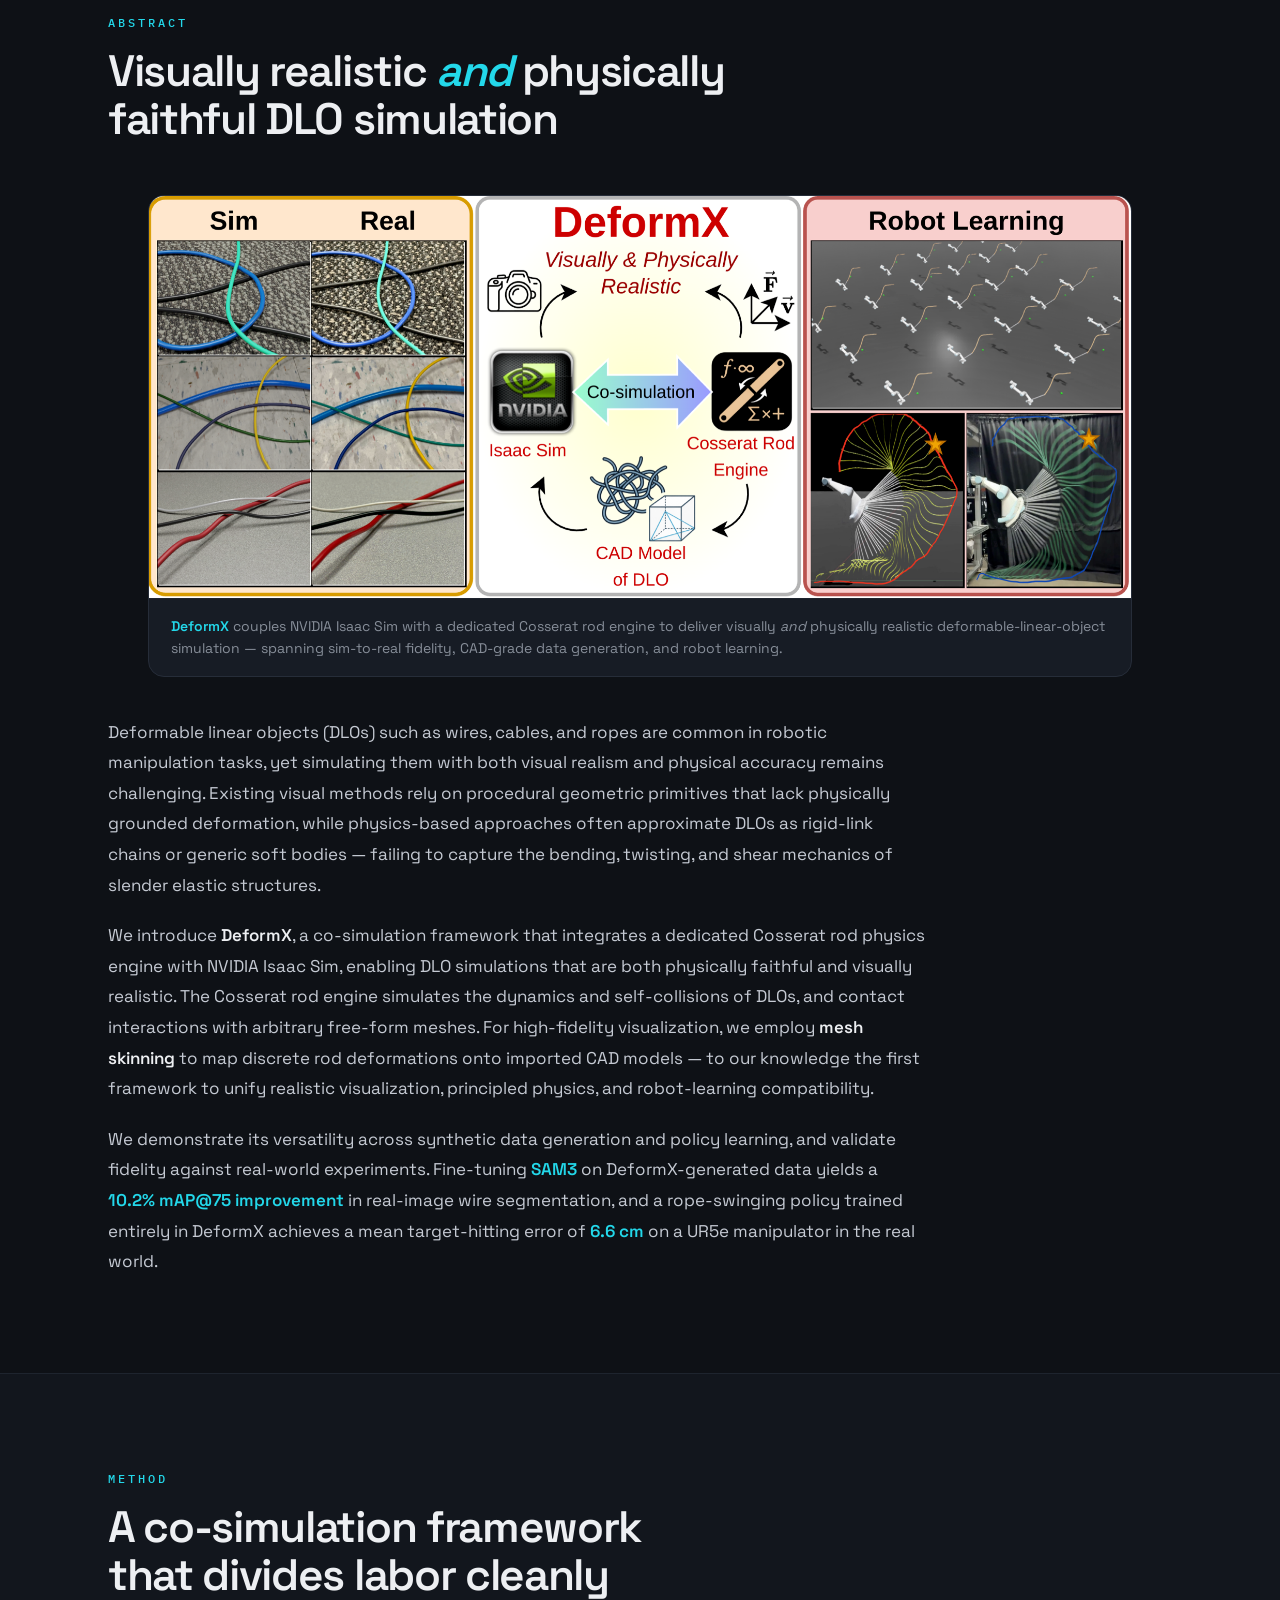
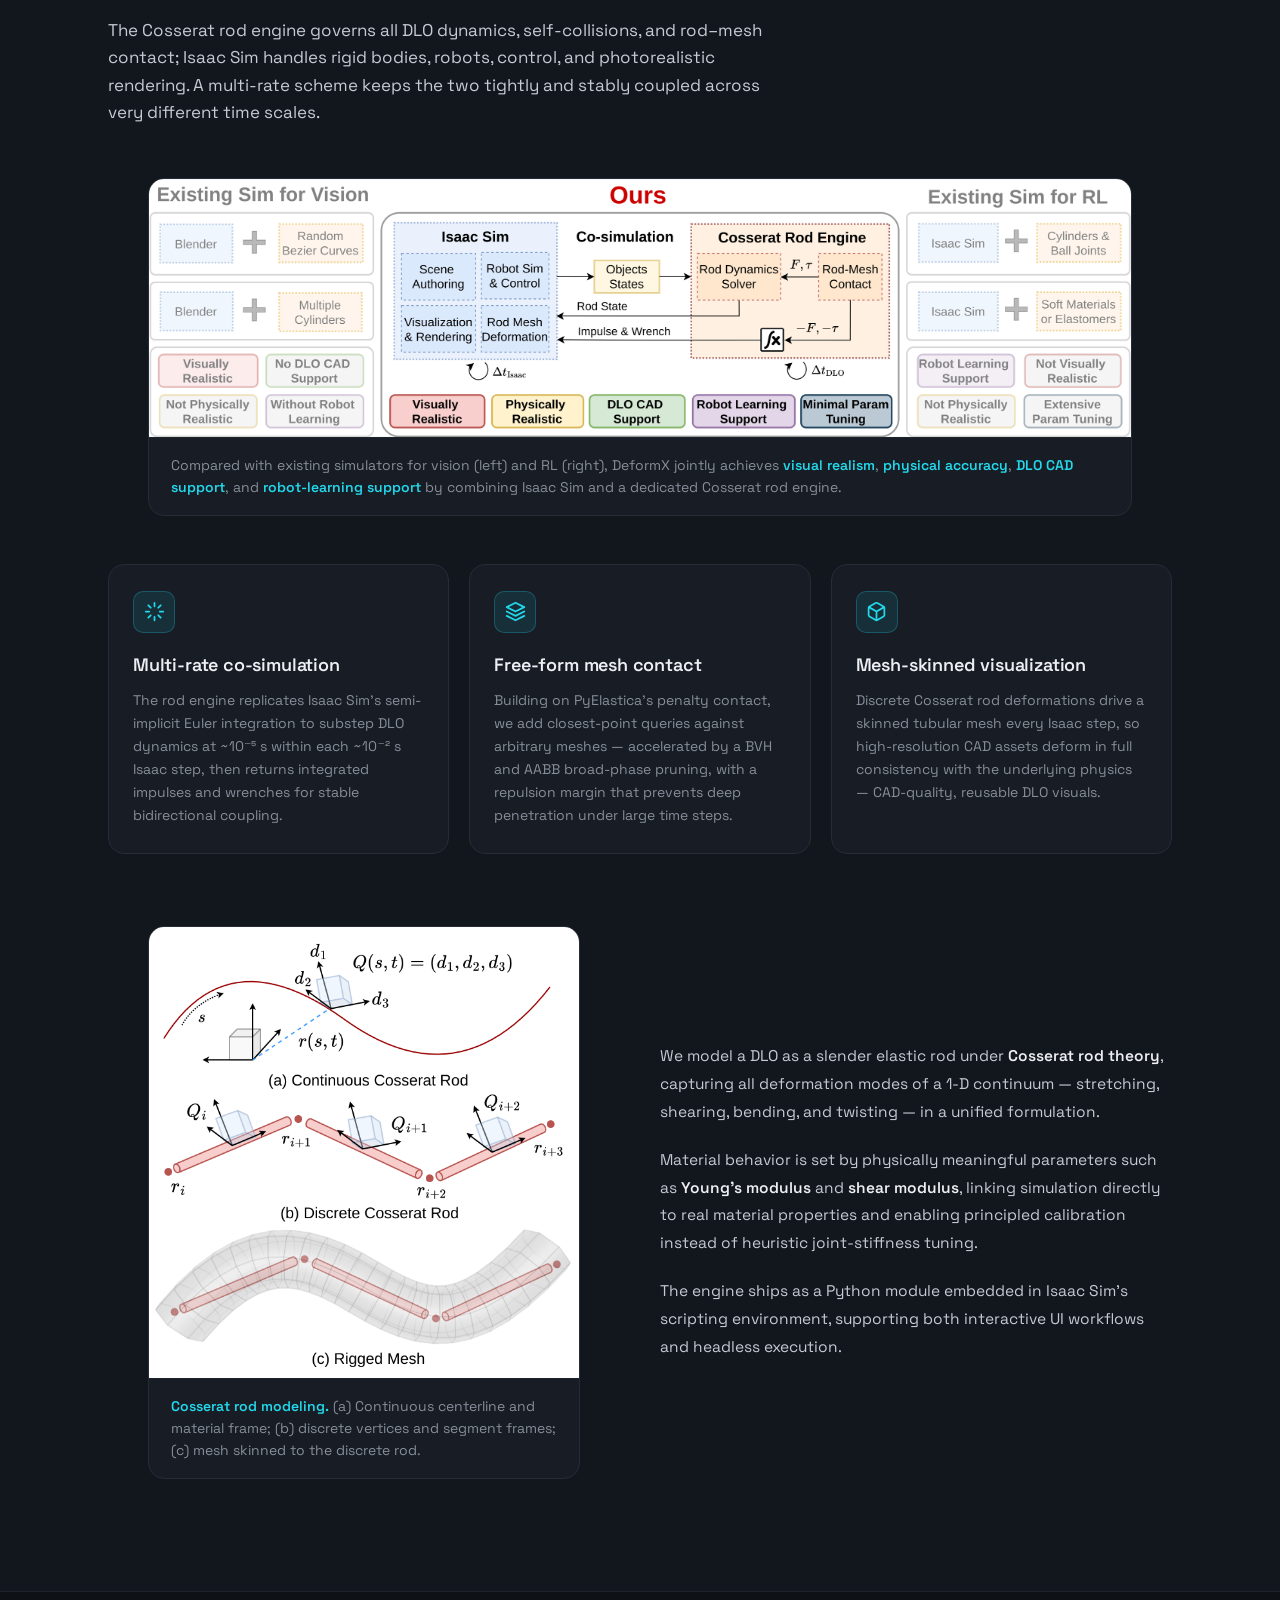
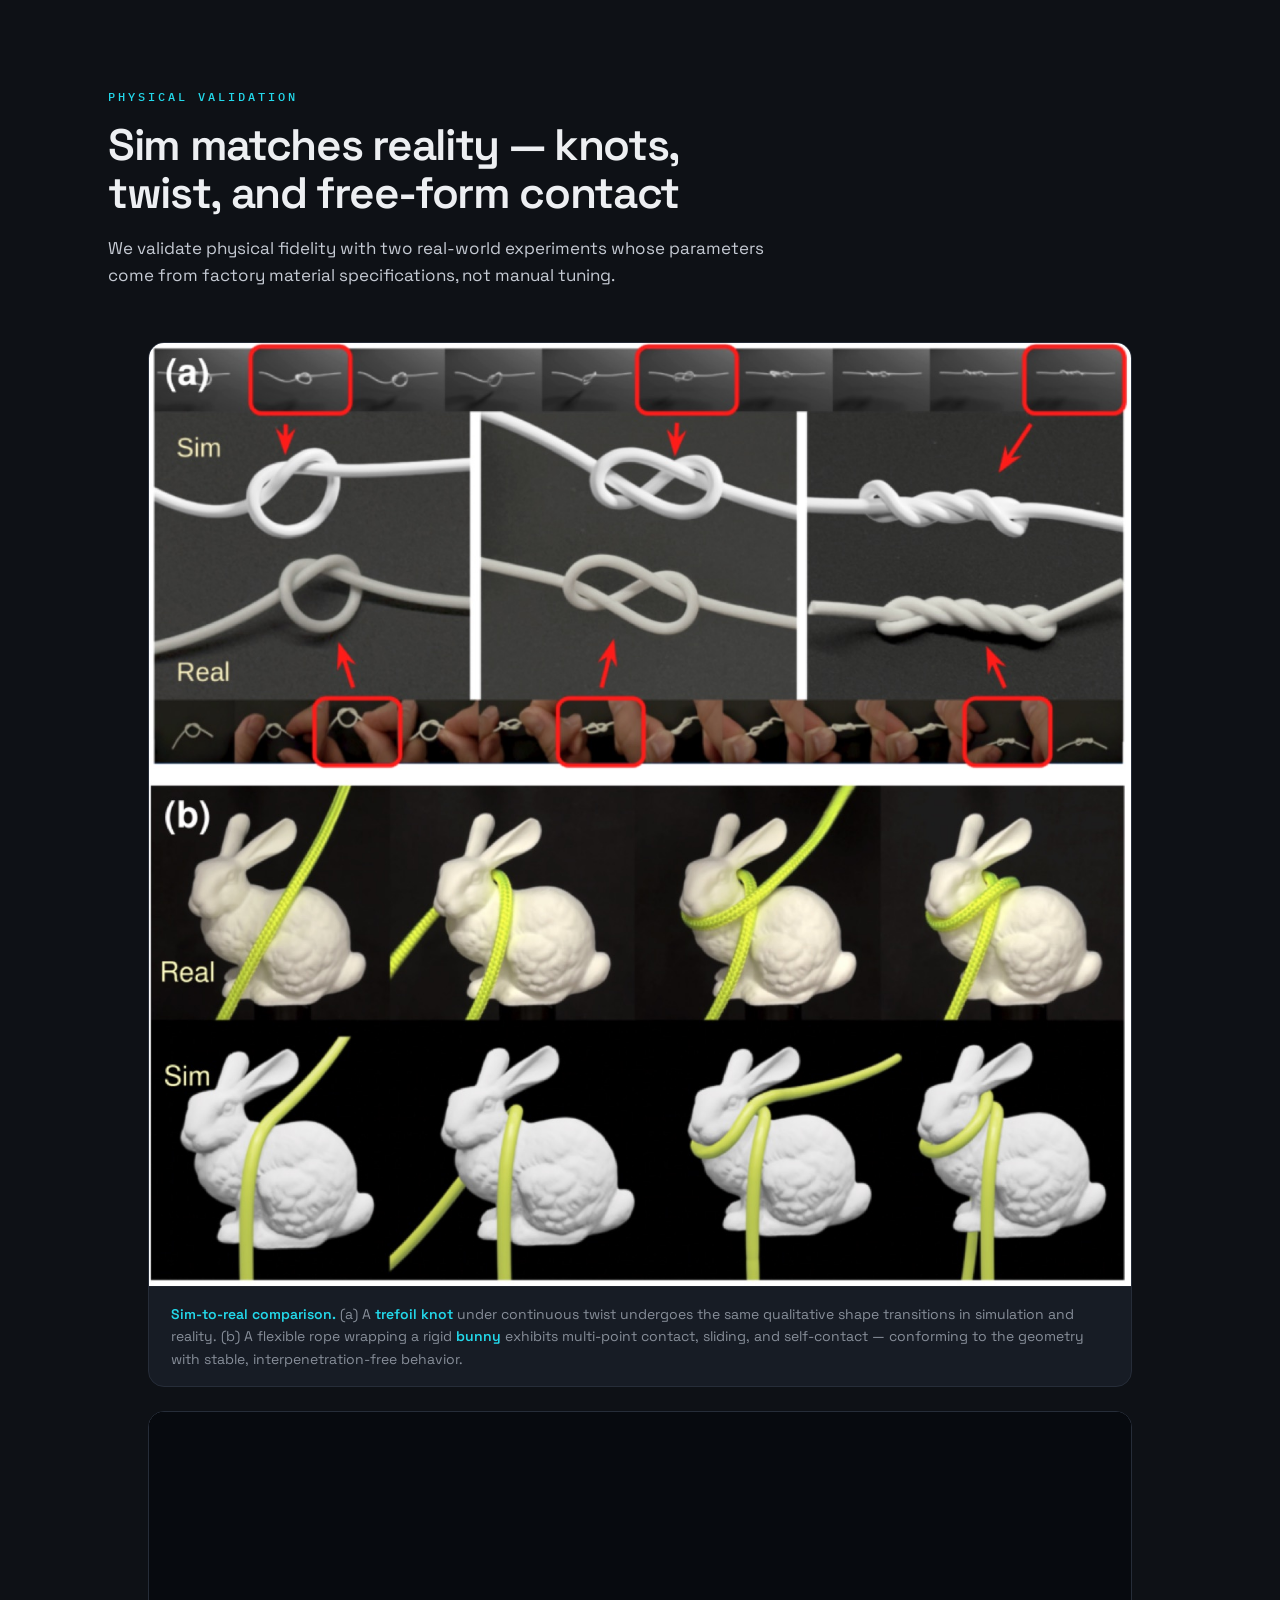
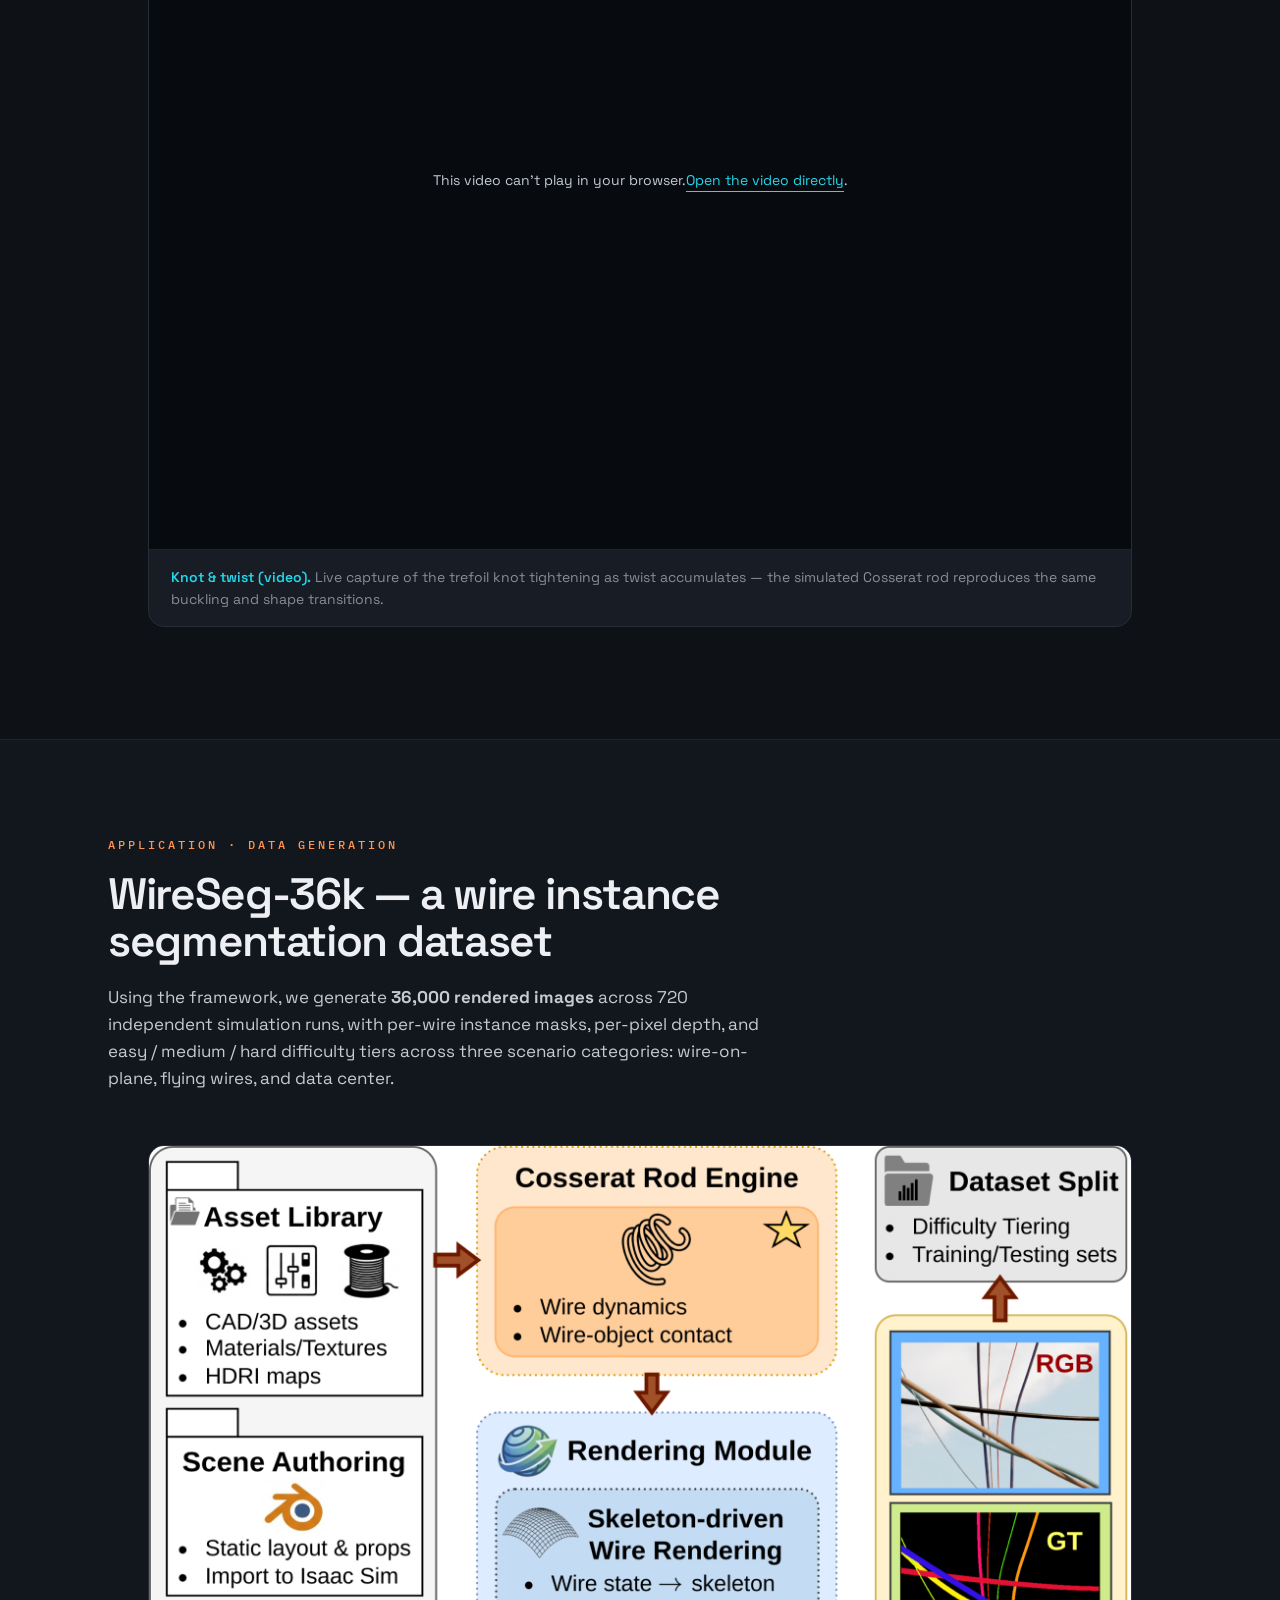
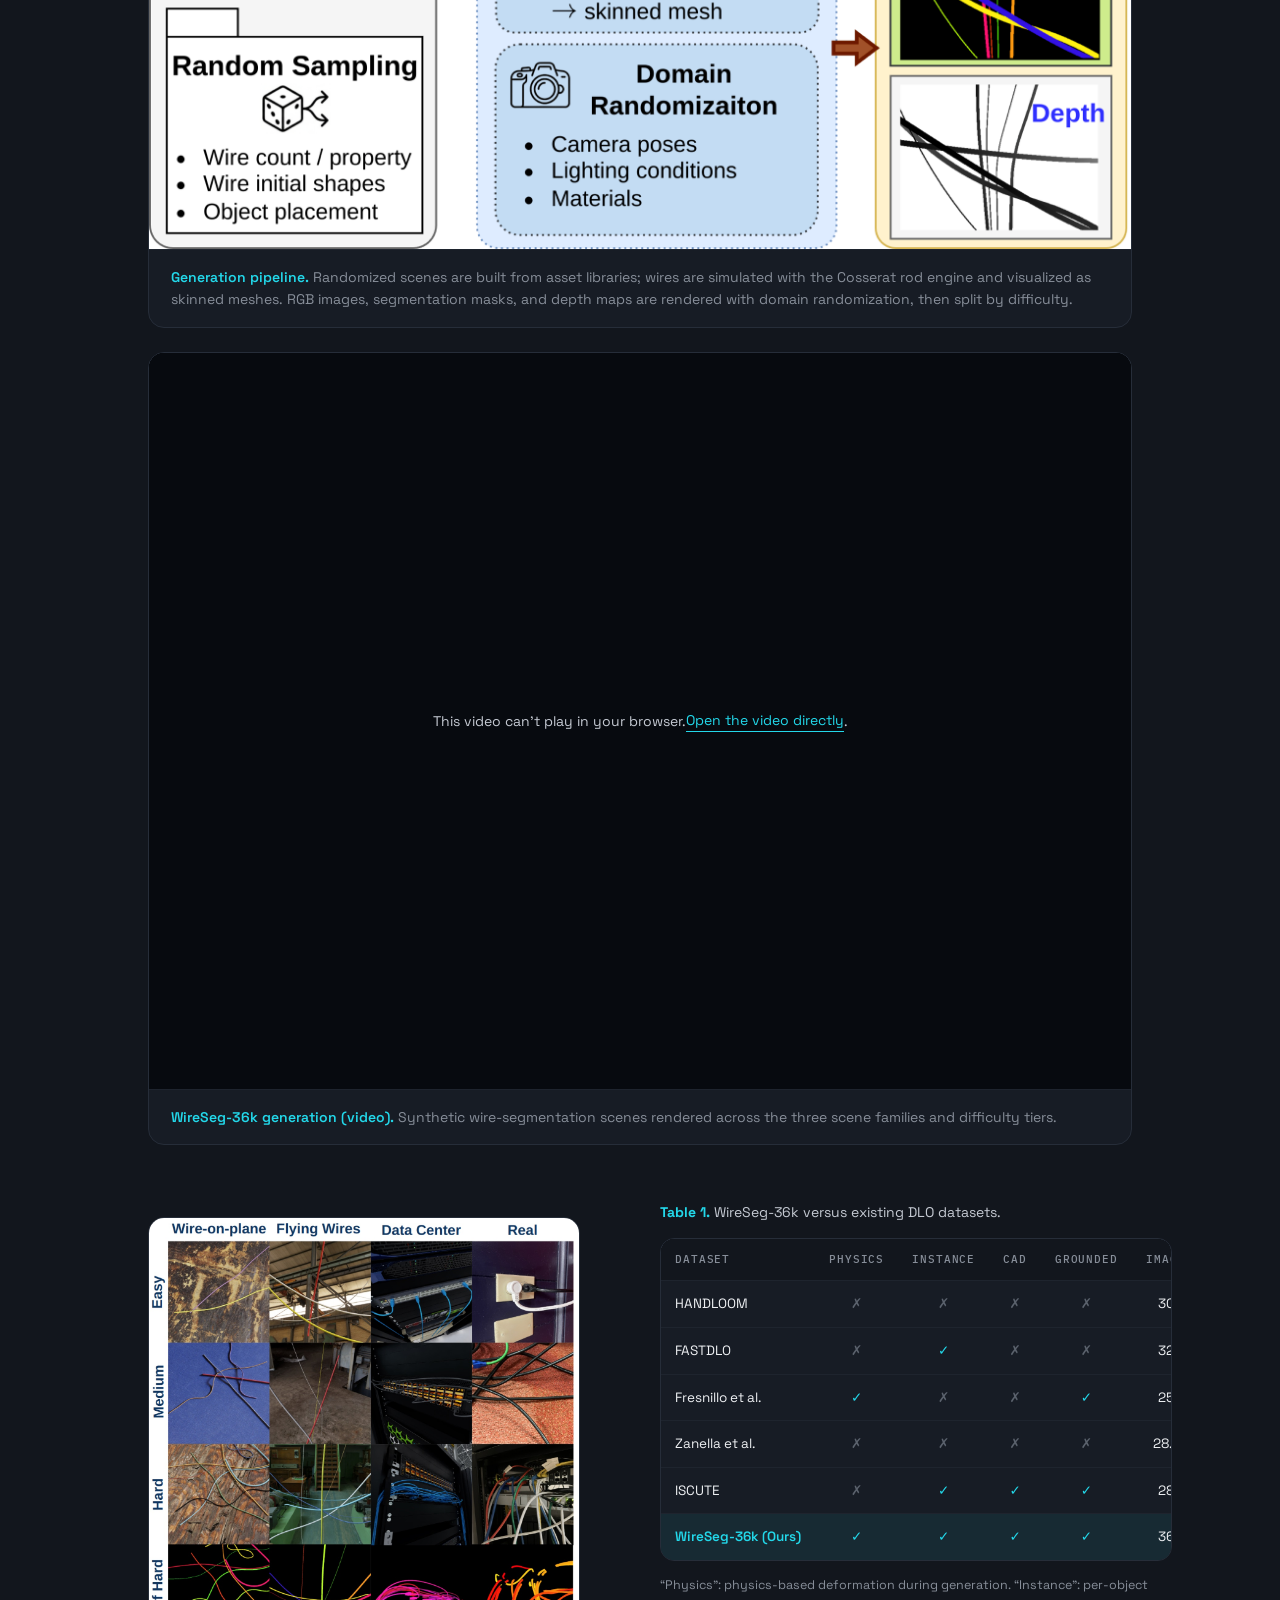
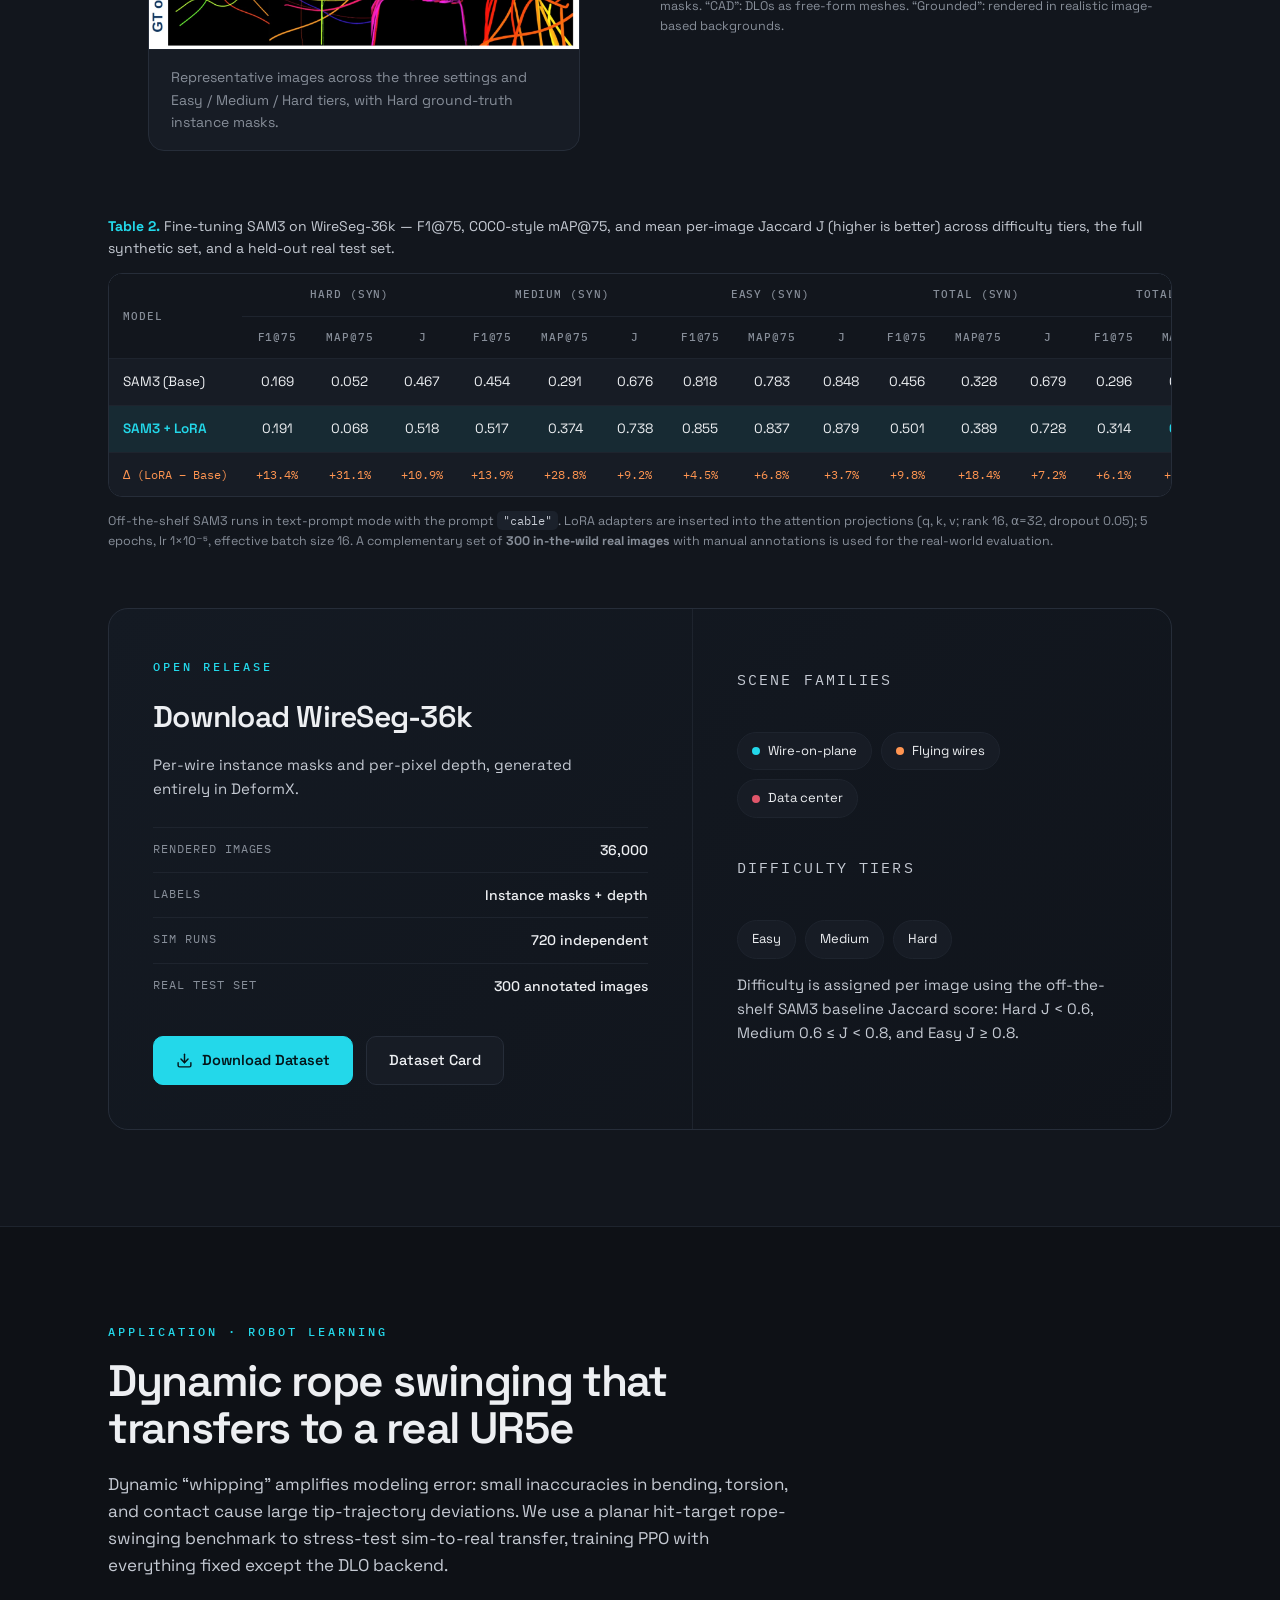
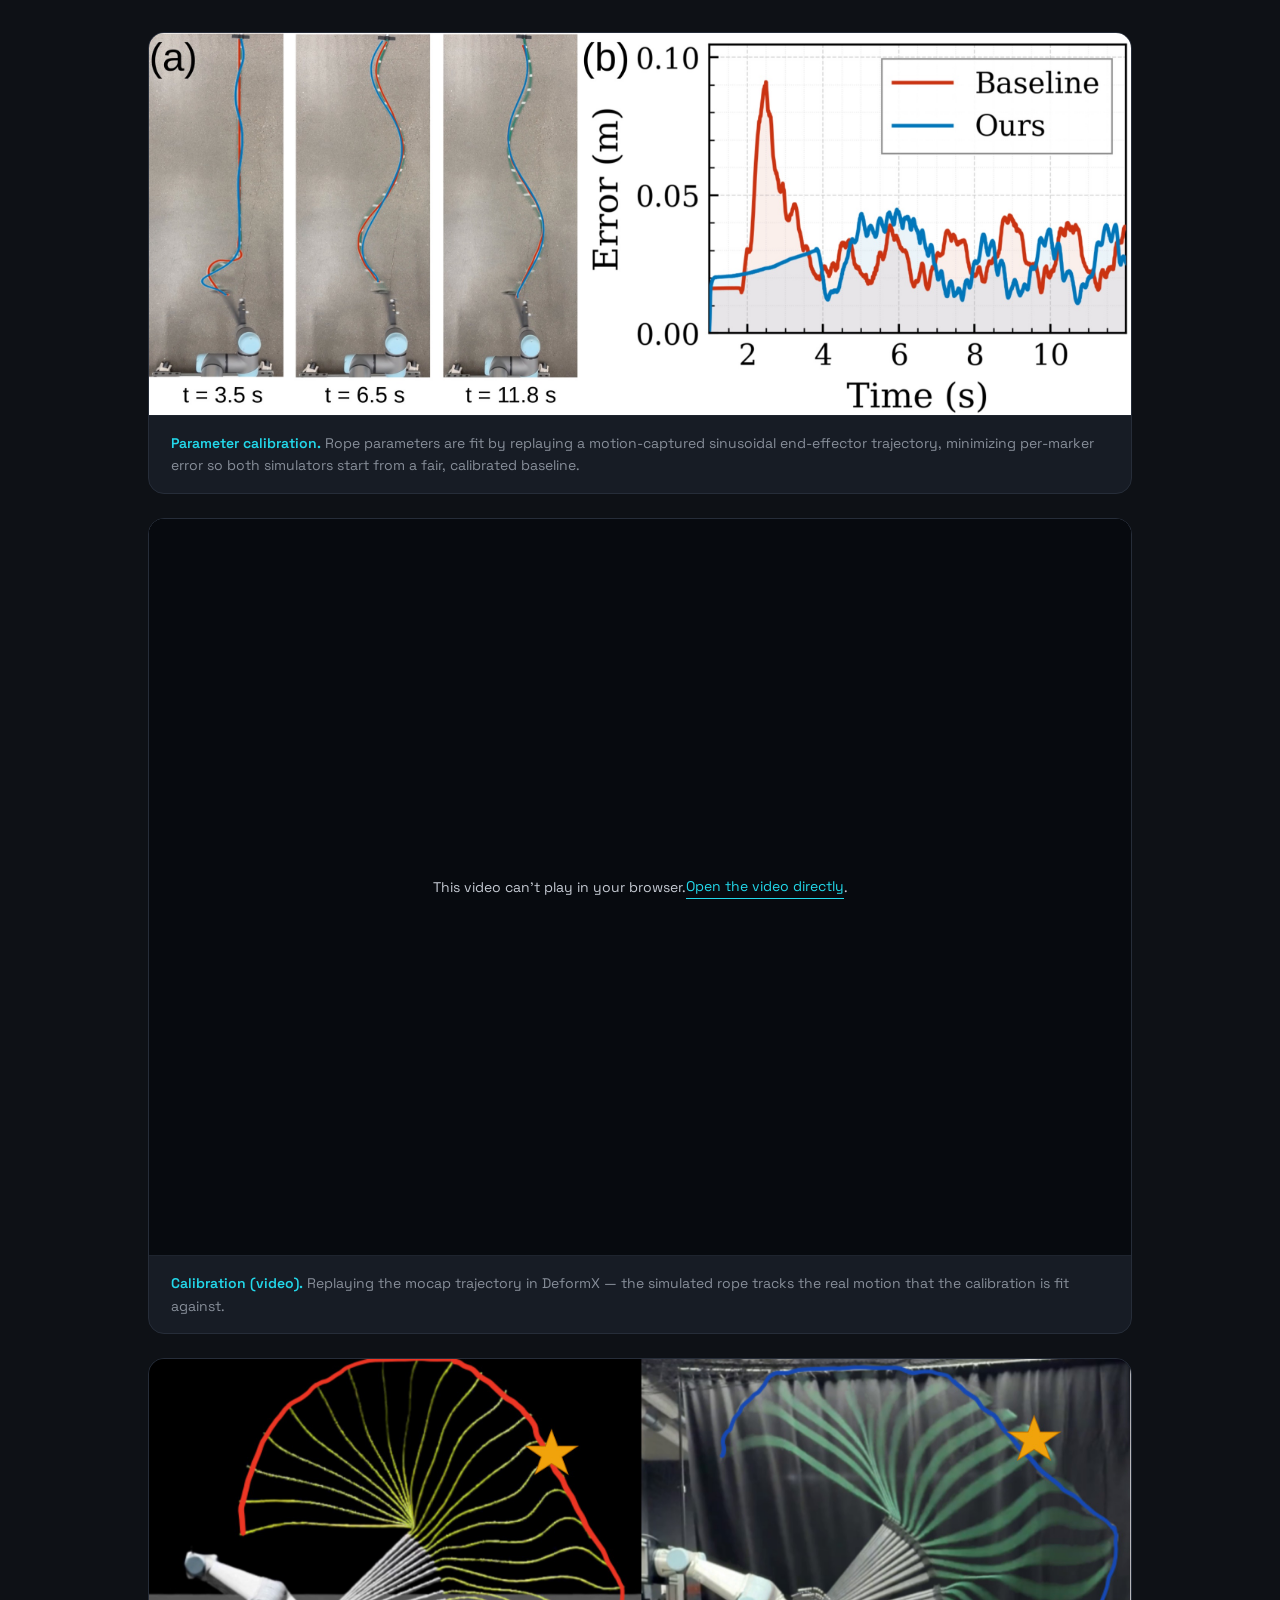
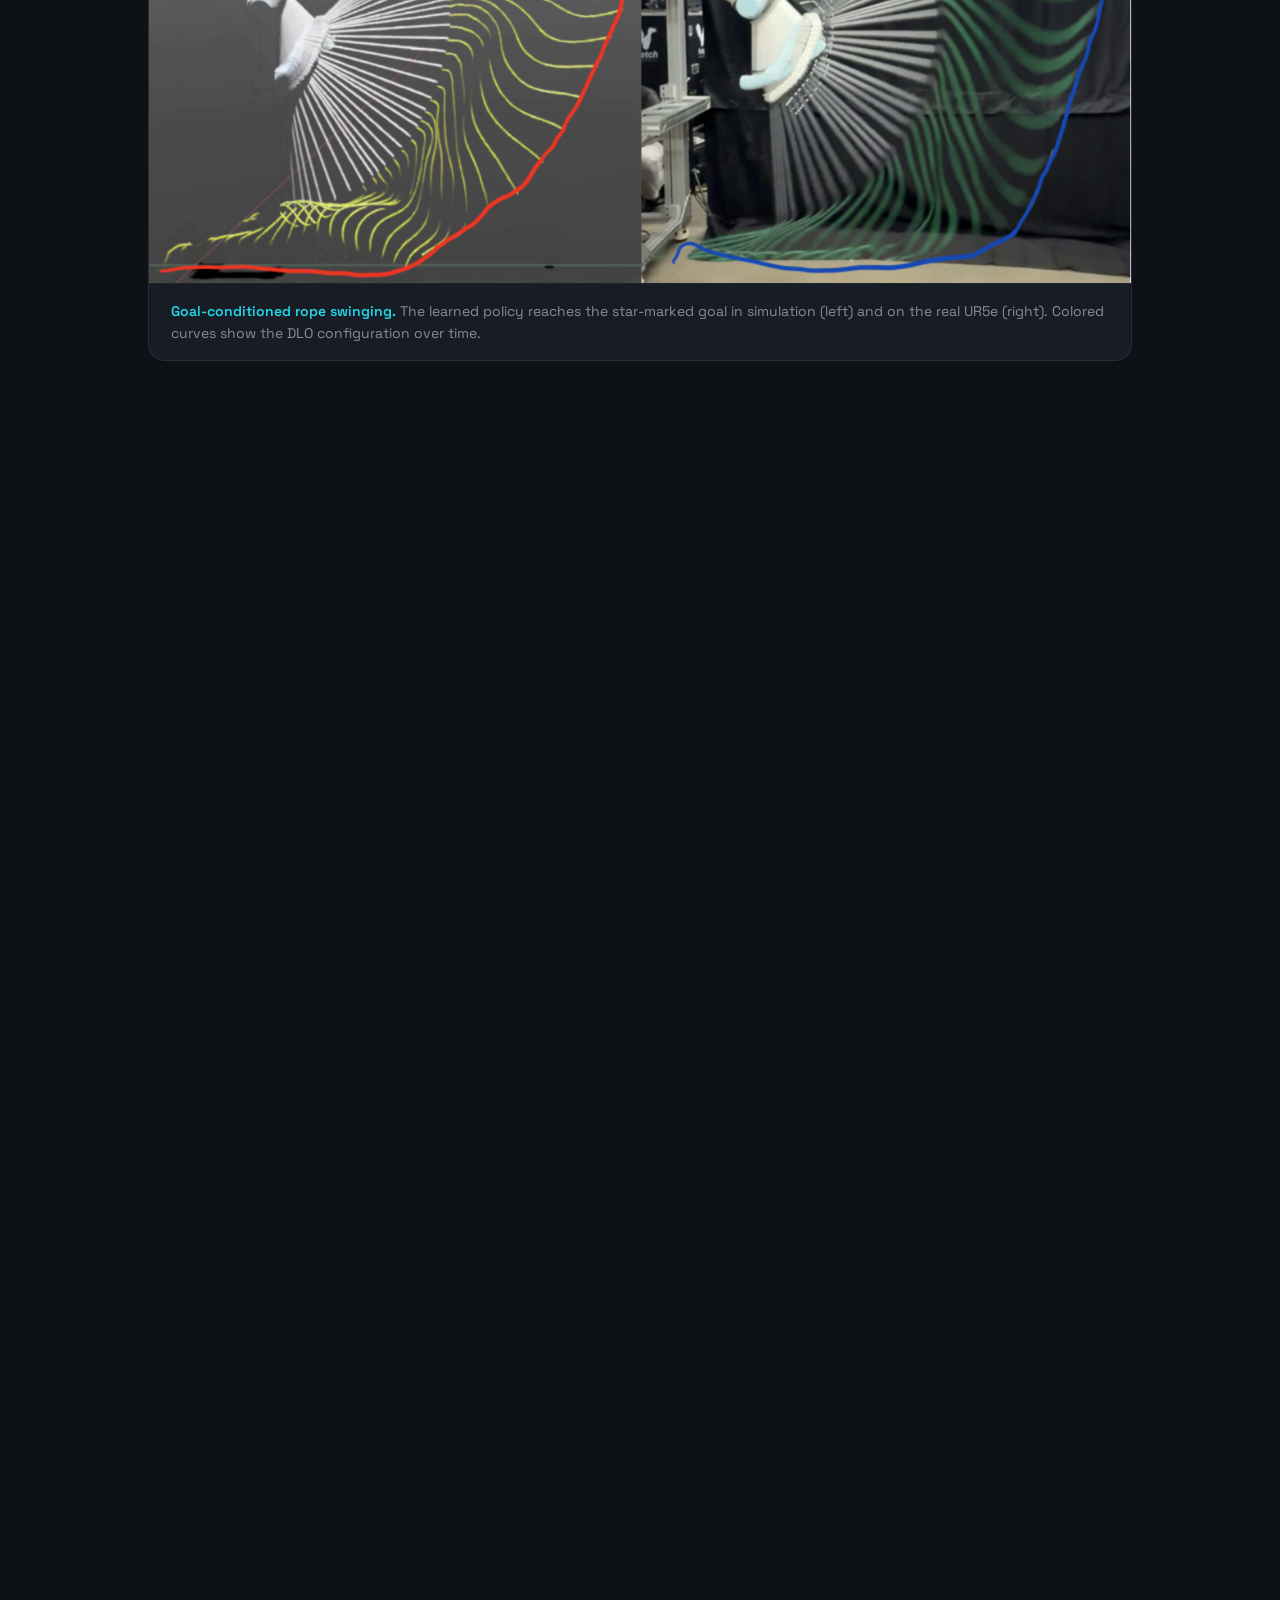
==== commit 5a9f3823: "Revert "Hide Best Short Paper award mention" This reverts commit a4bc1354fa752de358bea4cddd5855b5f4b" ====
--- a/index.html
+++ b/index.html
@@ -4,15 +4,15 @@
 <meta charset="UTF-8" />
 <meta name="viewport" content="width=device-width, initial-scale=1.0" />
 <title>DeformX — A Versatile Co-Simulation Framework for Deformable Linear Objects</title>
-<meta name="description" content="Oral at IROS 2026. DeformX integrates a Cosserat rod physics engine with NVIDIA Isaac Sim for physically accurate, photorealistic simulation of cables, wires, and ropes — and large-scale synthetic dataset generation." />
+<meta name="description" content="Oral at IROS 2026. Best Short Paper Award at the SynData4CV workshop, CVPR 2026. DeformX integrates a Cosserat rod physics engine with NVIDIA Isaac Sim for physically accurate, photorealistic simulation of cables, wires, and ropes — and large-scale synthetic dataset generation." />
 <meta property="og:type" content="website" />
 <meta property="og:title" content="DeformX — A Versatile Co-Simulation Framework for Deformable Linear Objects" />
-<meta property="og:description" content="Oral @ IROS 2026. Cosserat rod physics × NVIDIA Isaac Sim for physically accurate, photorealistic DLO simulation and synthetic dataset generation." />
+<meta property="og:description" content="Oral @ IROS 2026 · Best Short Paper @ SynData4CV, CVPR 2026. Cosserat rod physics × NVIDIA Isaac Sim for physically accurate, photorealistic DLO simulation and synthetic dataset generation." />
 <meta property="og:image" content="assets/img/og.jpg" />
 <meta property="og:url" content="https://deformx.github.io/" />
 <meta name="twitter:card" content="summary_large_image" />
 <meta name="twitter:title" content="DeformX — Co-Simulation for Deformable Linear Objects" />
-<meta name="twitter:description" content="Oral @ IROS 2026. Cosserat rod physics × NVIDIA Isaac Sim for accurate DLO simulation and synthetic data." />
+<meta name="twitter:description" content="Oral @ IROS 2026 · Best Short Paper @ SynData4CV, CVPR 2026. Cosserat rod physics × NVIDIA Isaac Sim for accurate DLO simulation and synthetic data." />
 <meta name="twitter:image" content="assets/img/og.jpg" />
 <link rel="icon" href="data:image/svg+xml,%3Csvg xmlns='http://www.w3.org/2000/svg' viewBox='0 0 120 120'%3E%3Crect width='120' height='120' rx='24' fill='%230E1116'/%3E%3Cg fill='none' stroke-linecap='round' stroke-width='10'%3E%3Cpath d='M30,30 C60,44 64,76 90,90' stroke='%2323D8EA'/%3E%3Cpath d='M90,30 C64,44 60,76 30,90' stroke='%23FF9551'/%3E%3C/g%3E%3Crect x='54' y='54' width='12' height='12' rx='2' transform='rotate(45 60 60)' fill='%23EAECEC'/%3E%3C/svg%3E" />
 <link rel="preconnect" href="https://fonts.googleapis.com" />
@@ -541,7 +541,7 @@
     <p class="byline-tag reveal">A Versatile Co-Simulation Framework for Deformable Linear Objects</p>
     <div class="honors reveal">
       <span>Oral Presentation @ IROS 2026</span>
-      <!-- <span>Best Short Paper Award @ <a href="https://syndata4cv.github.io/" target="_blank" rel="noopener">SynData4CV</a>, CVPR 2026 Workshop</span> -->
+      <span>Best Short Paper Award @ <a href="https://syndata4cv.github.io/" target="_blank" rel="noopener">SynData4CV</a>, CVPR 2026 Workshop</span>
     </div>
     <div class="authors reveal">
       <a href="https://yiyang-23.github.io/" target="_blank" rel="noopener">Yi Yang</a><sup>1,3,4,*</sup>,
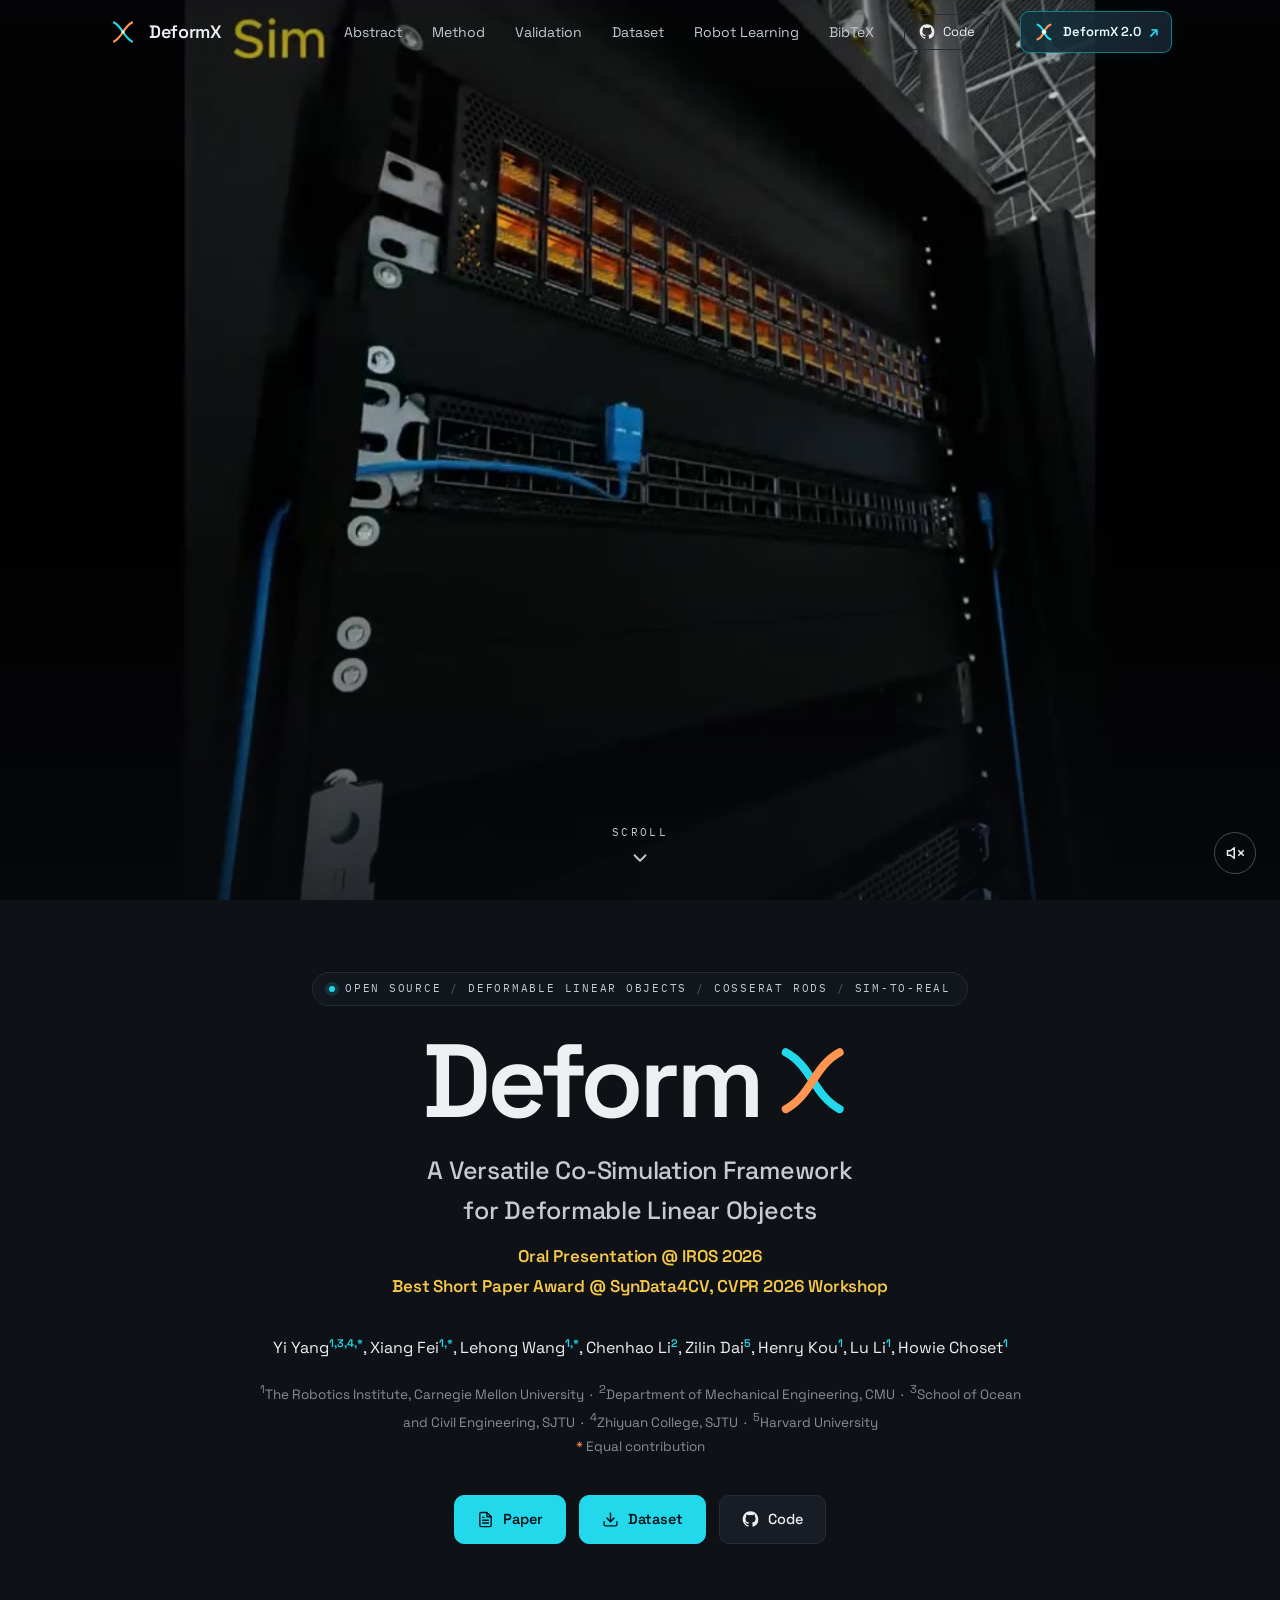
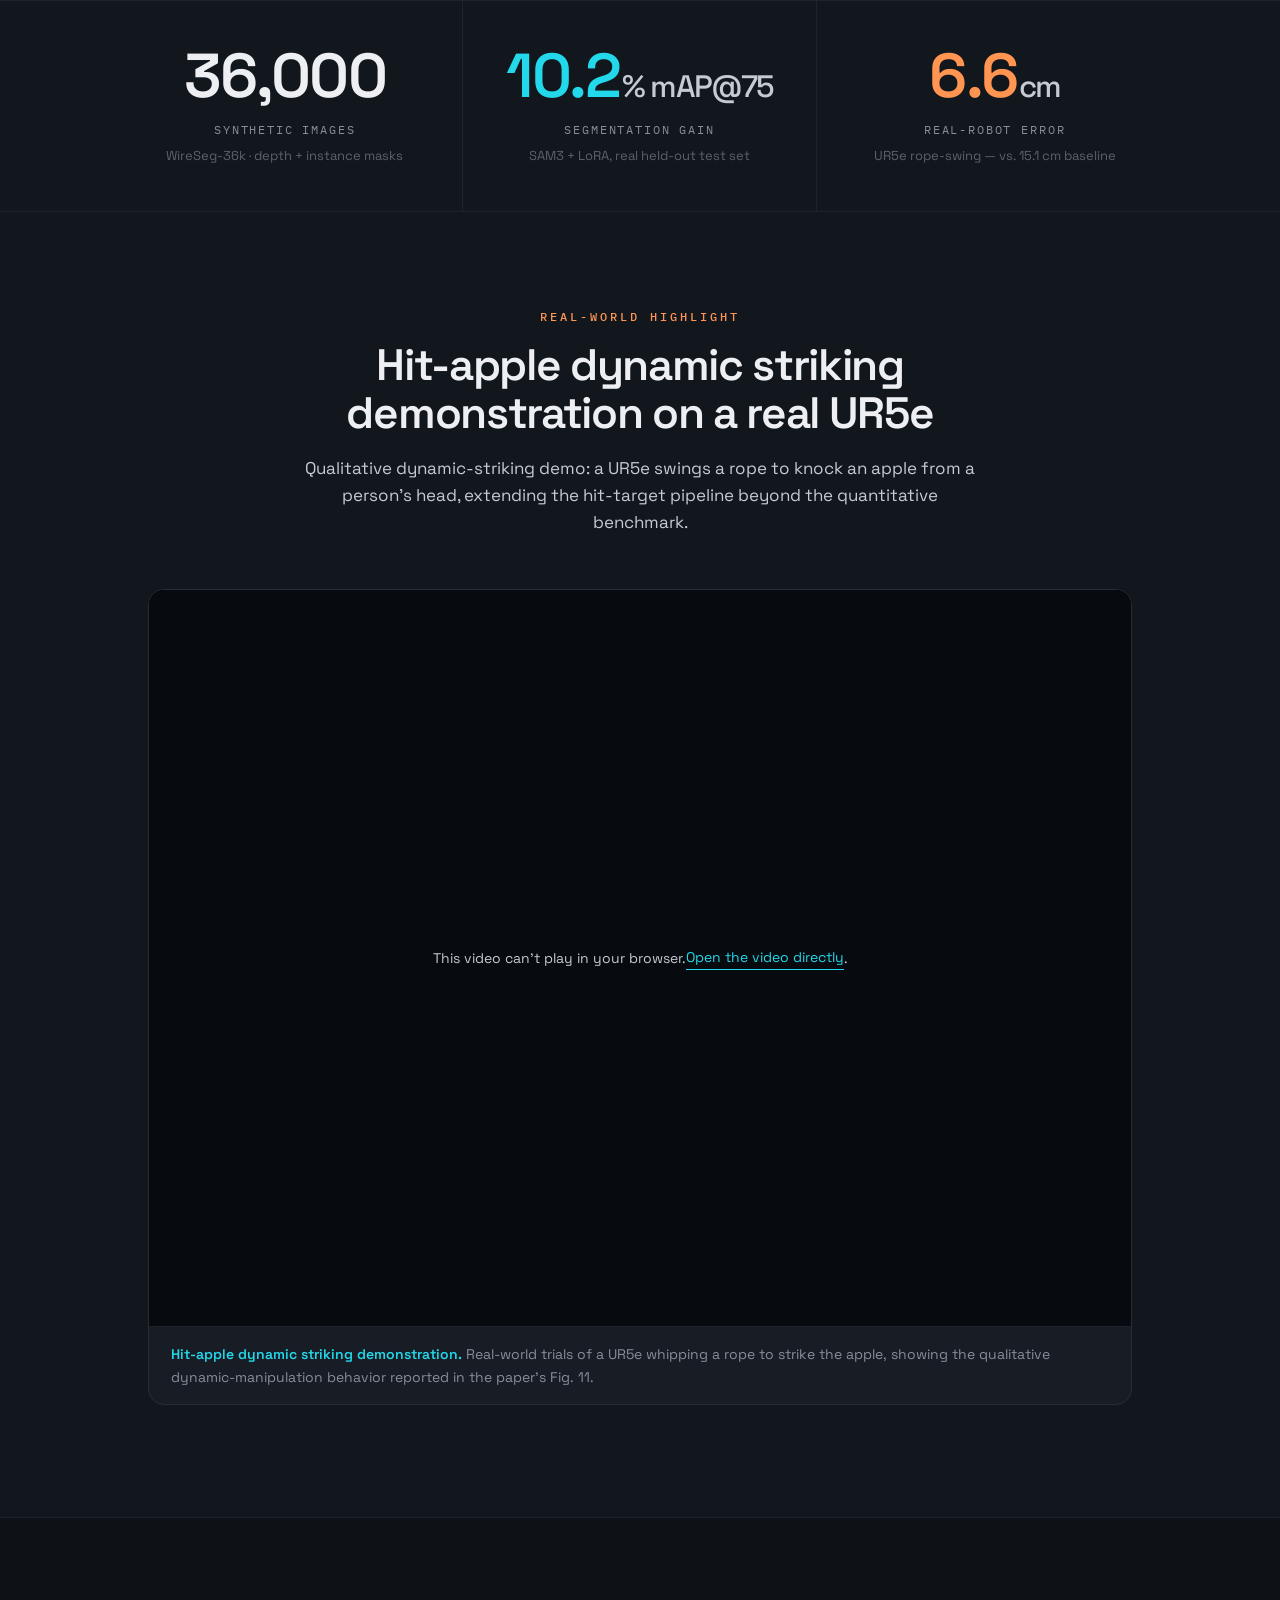
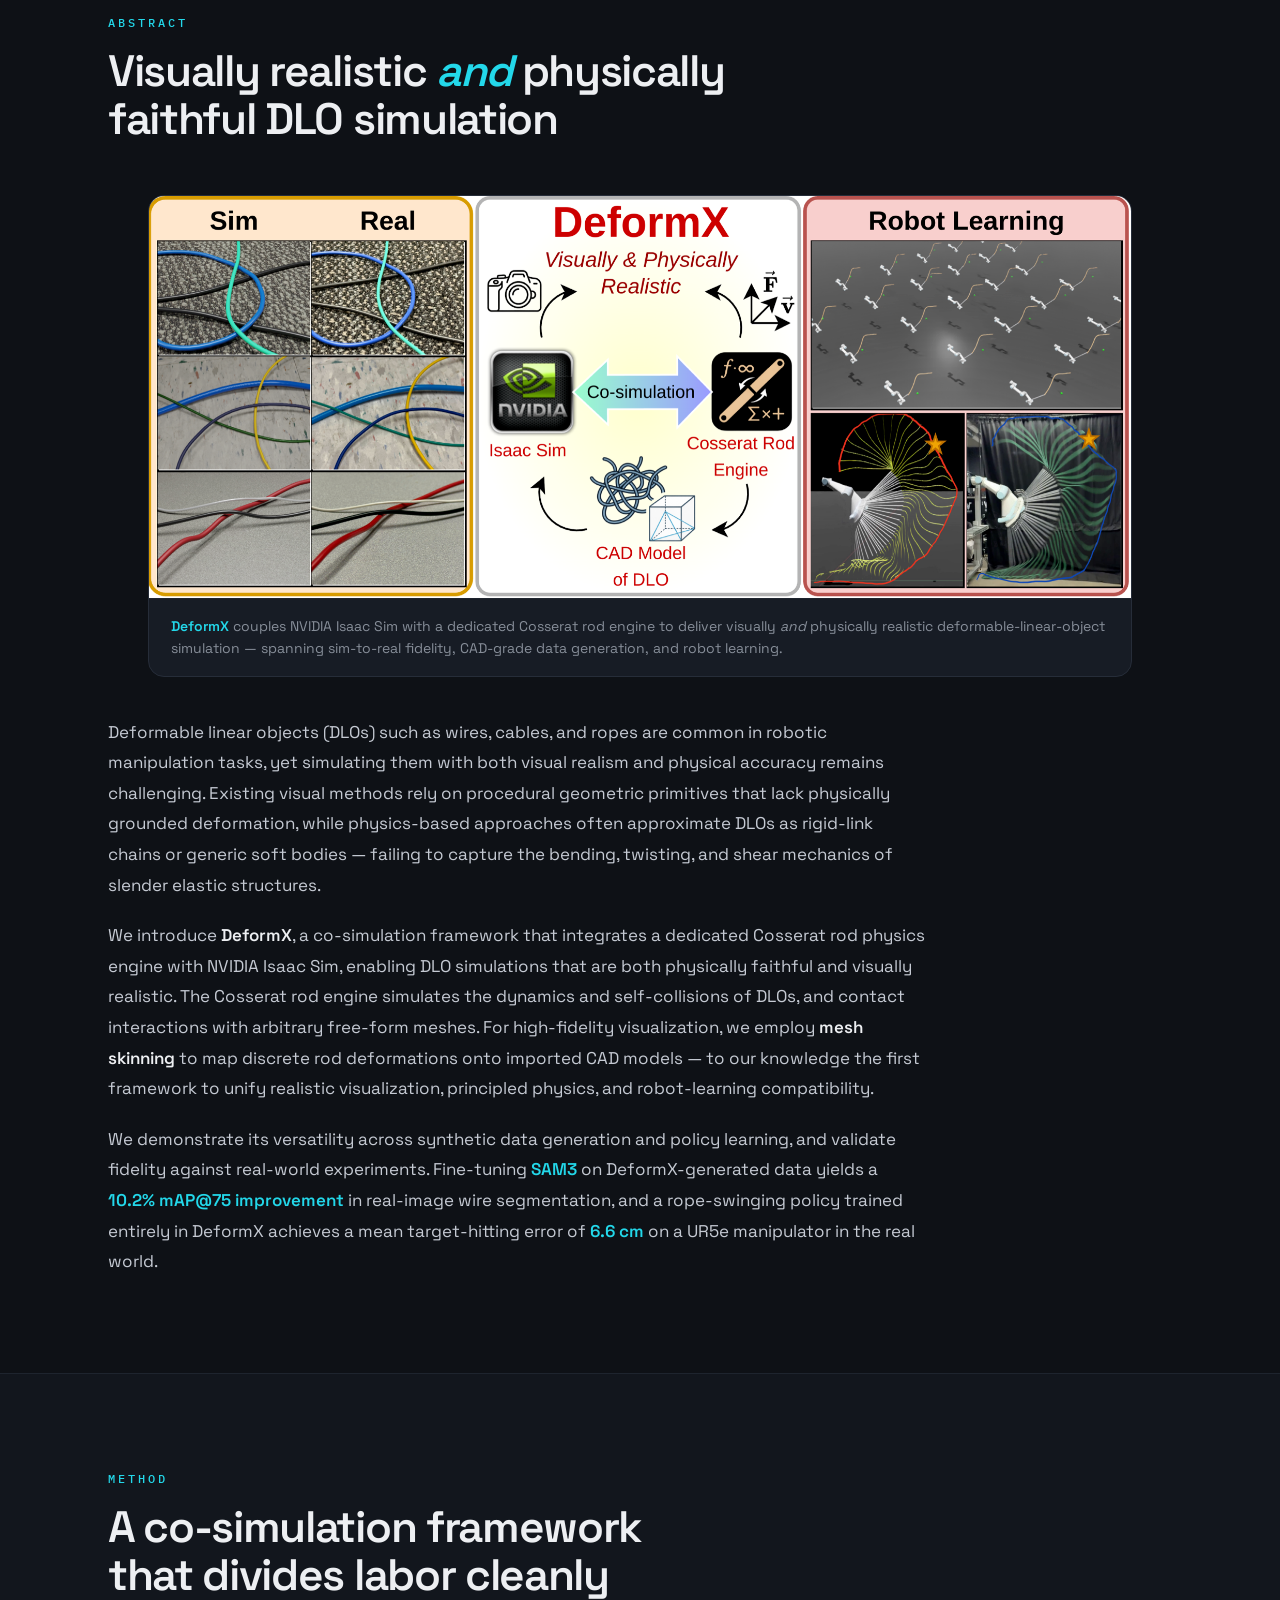
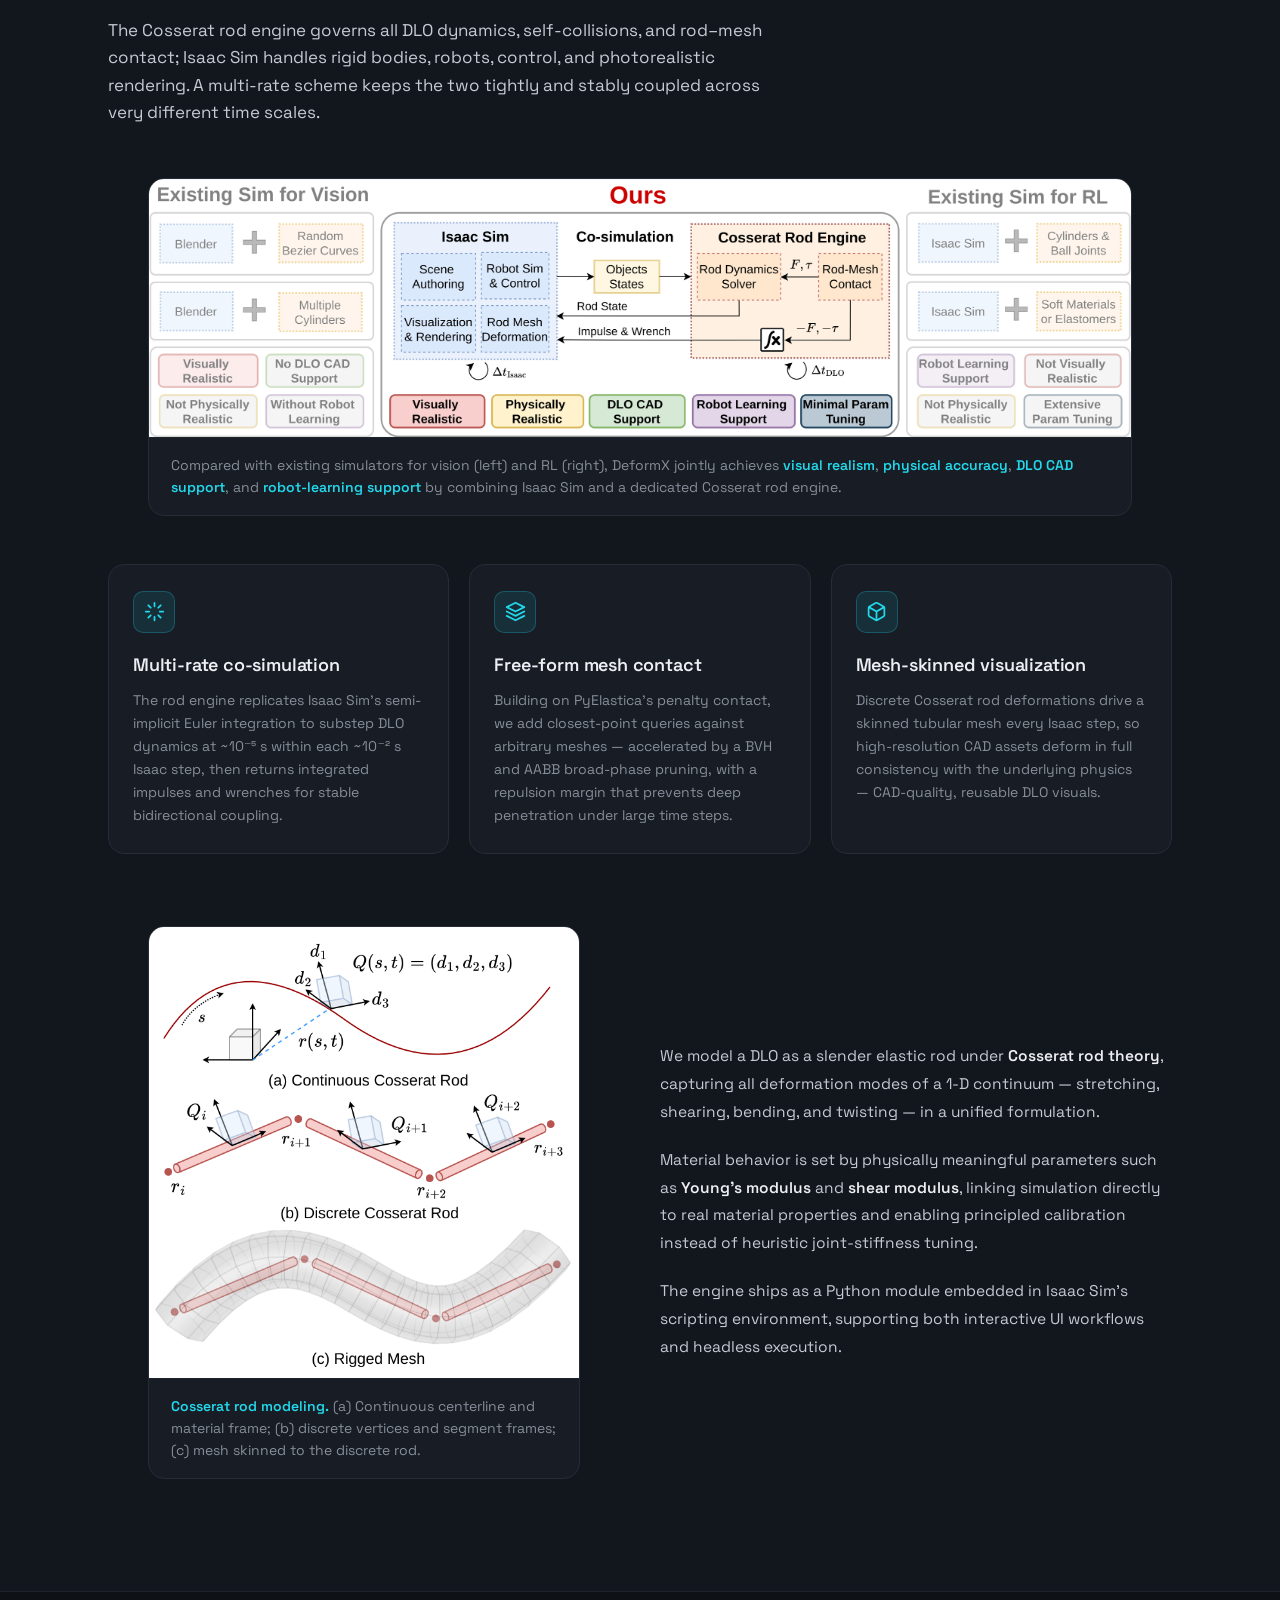
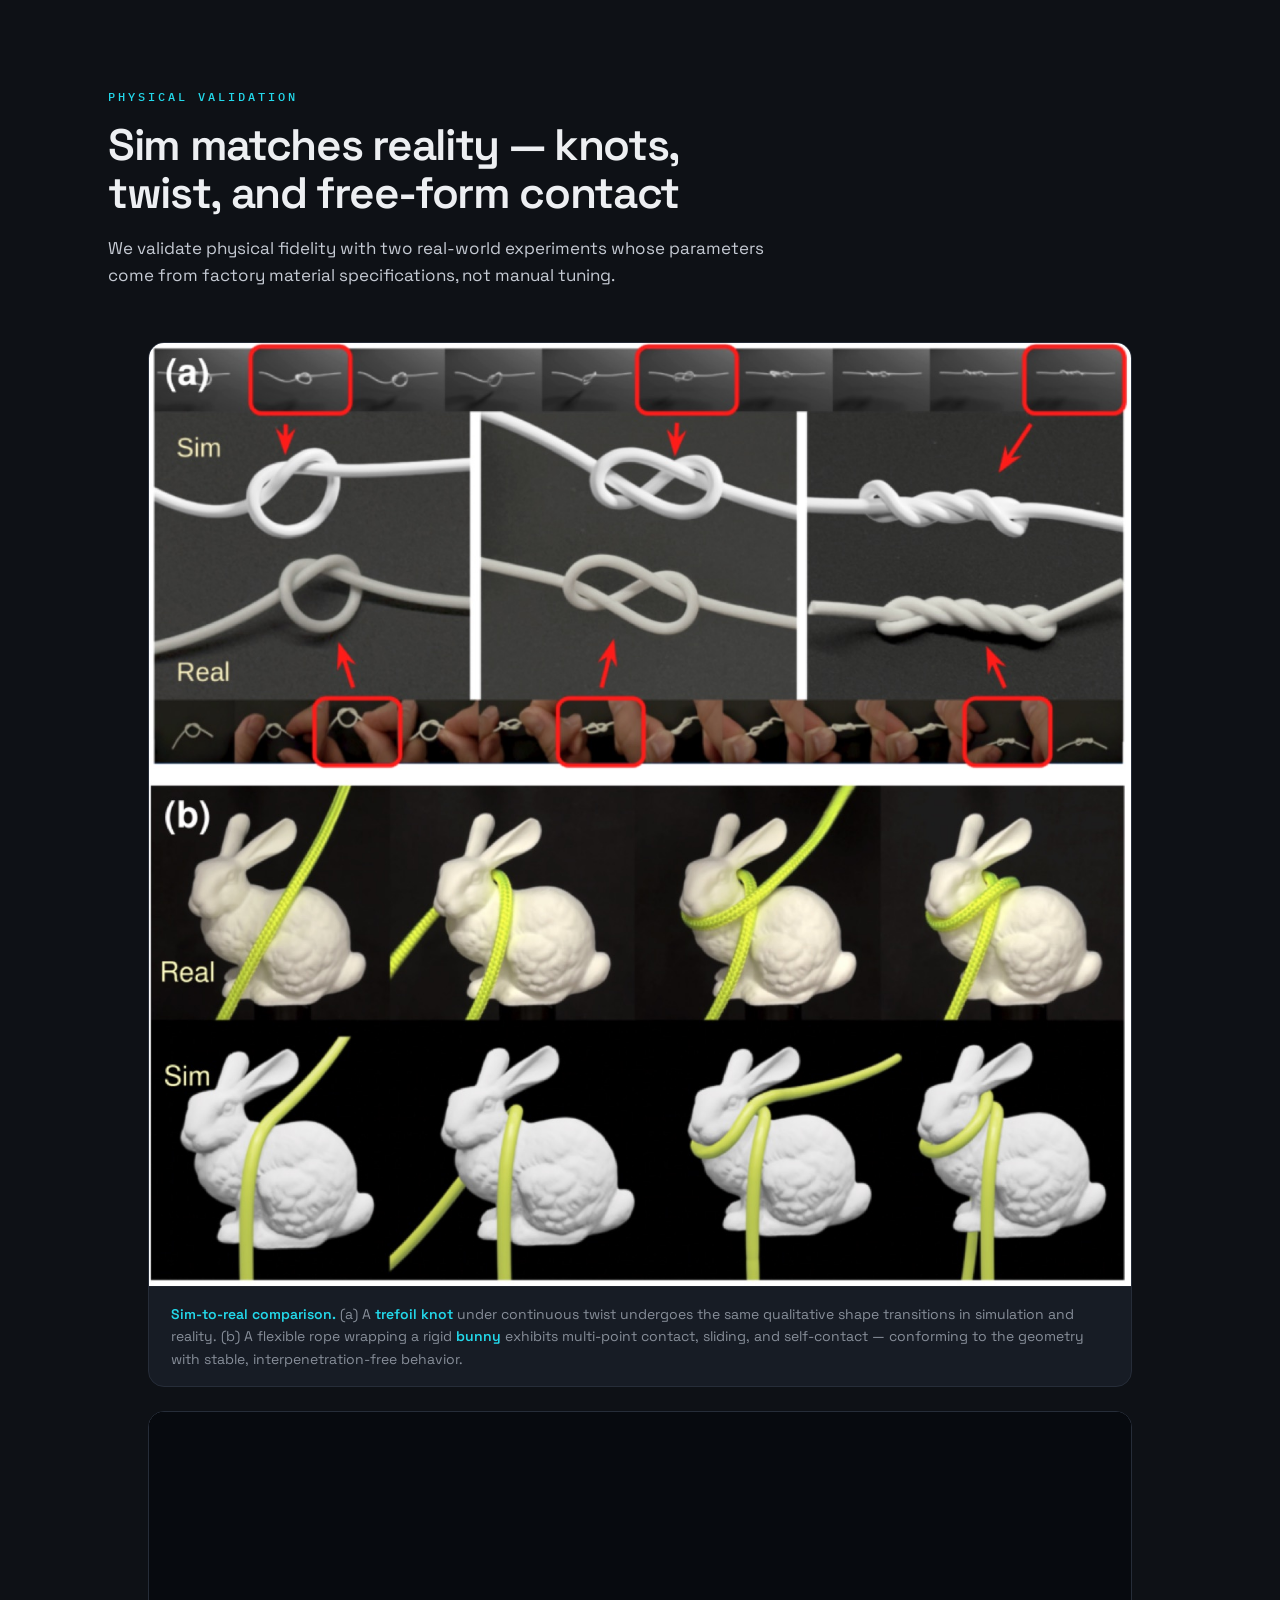
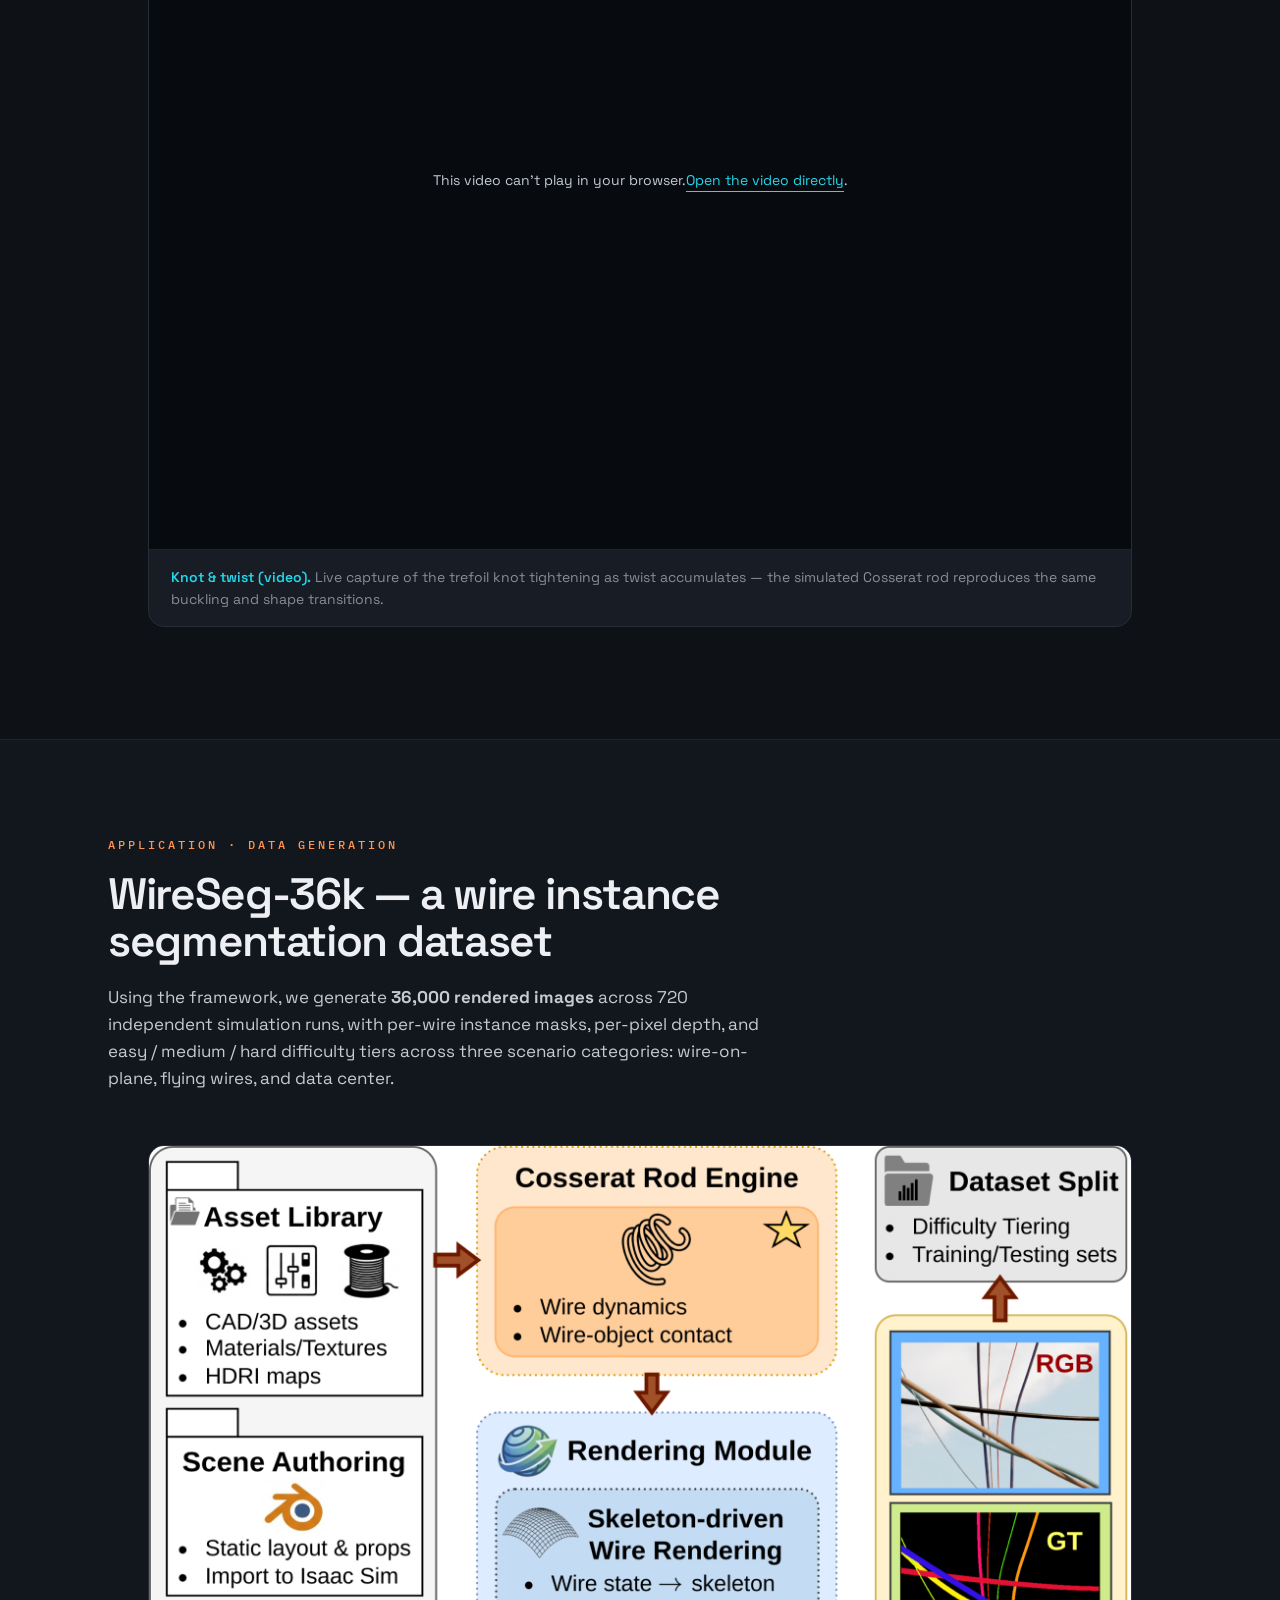
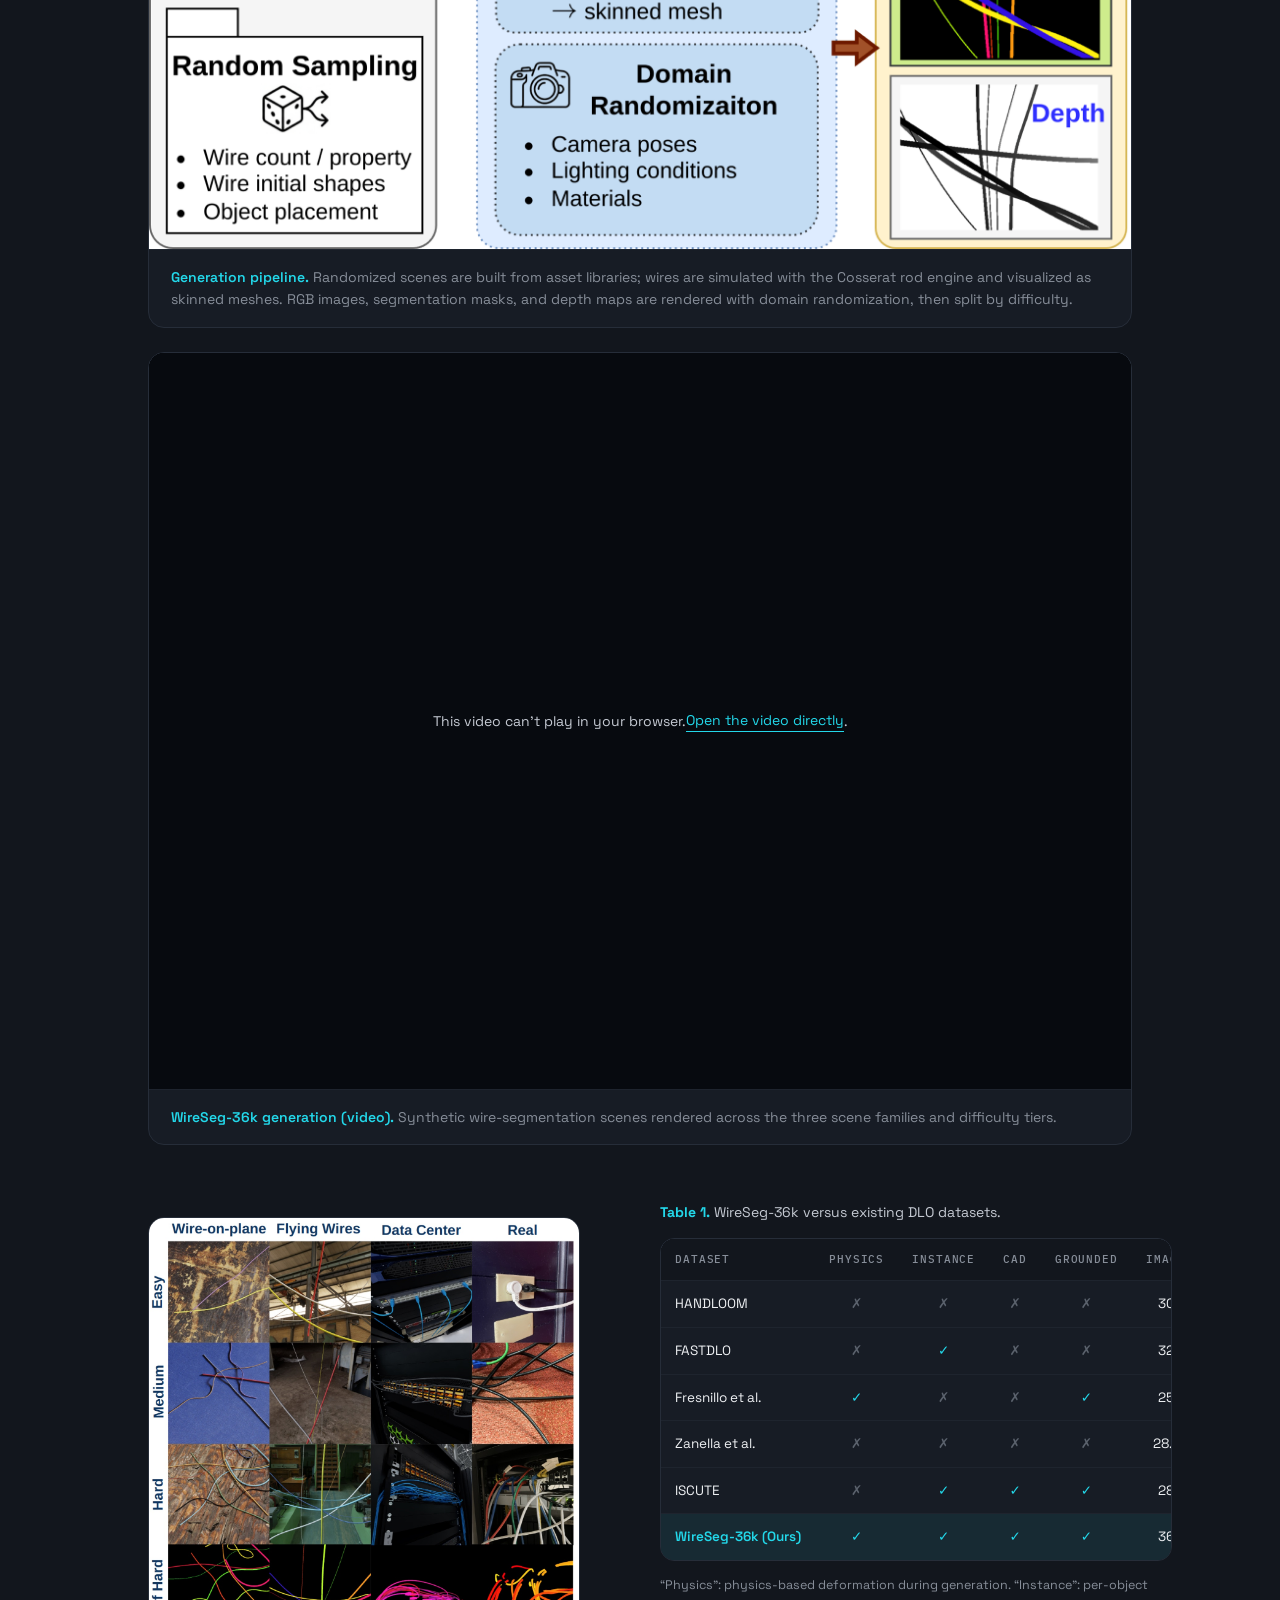
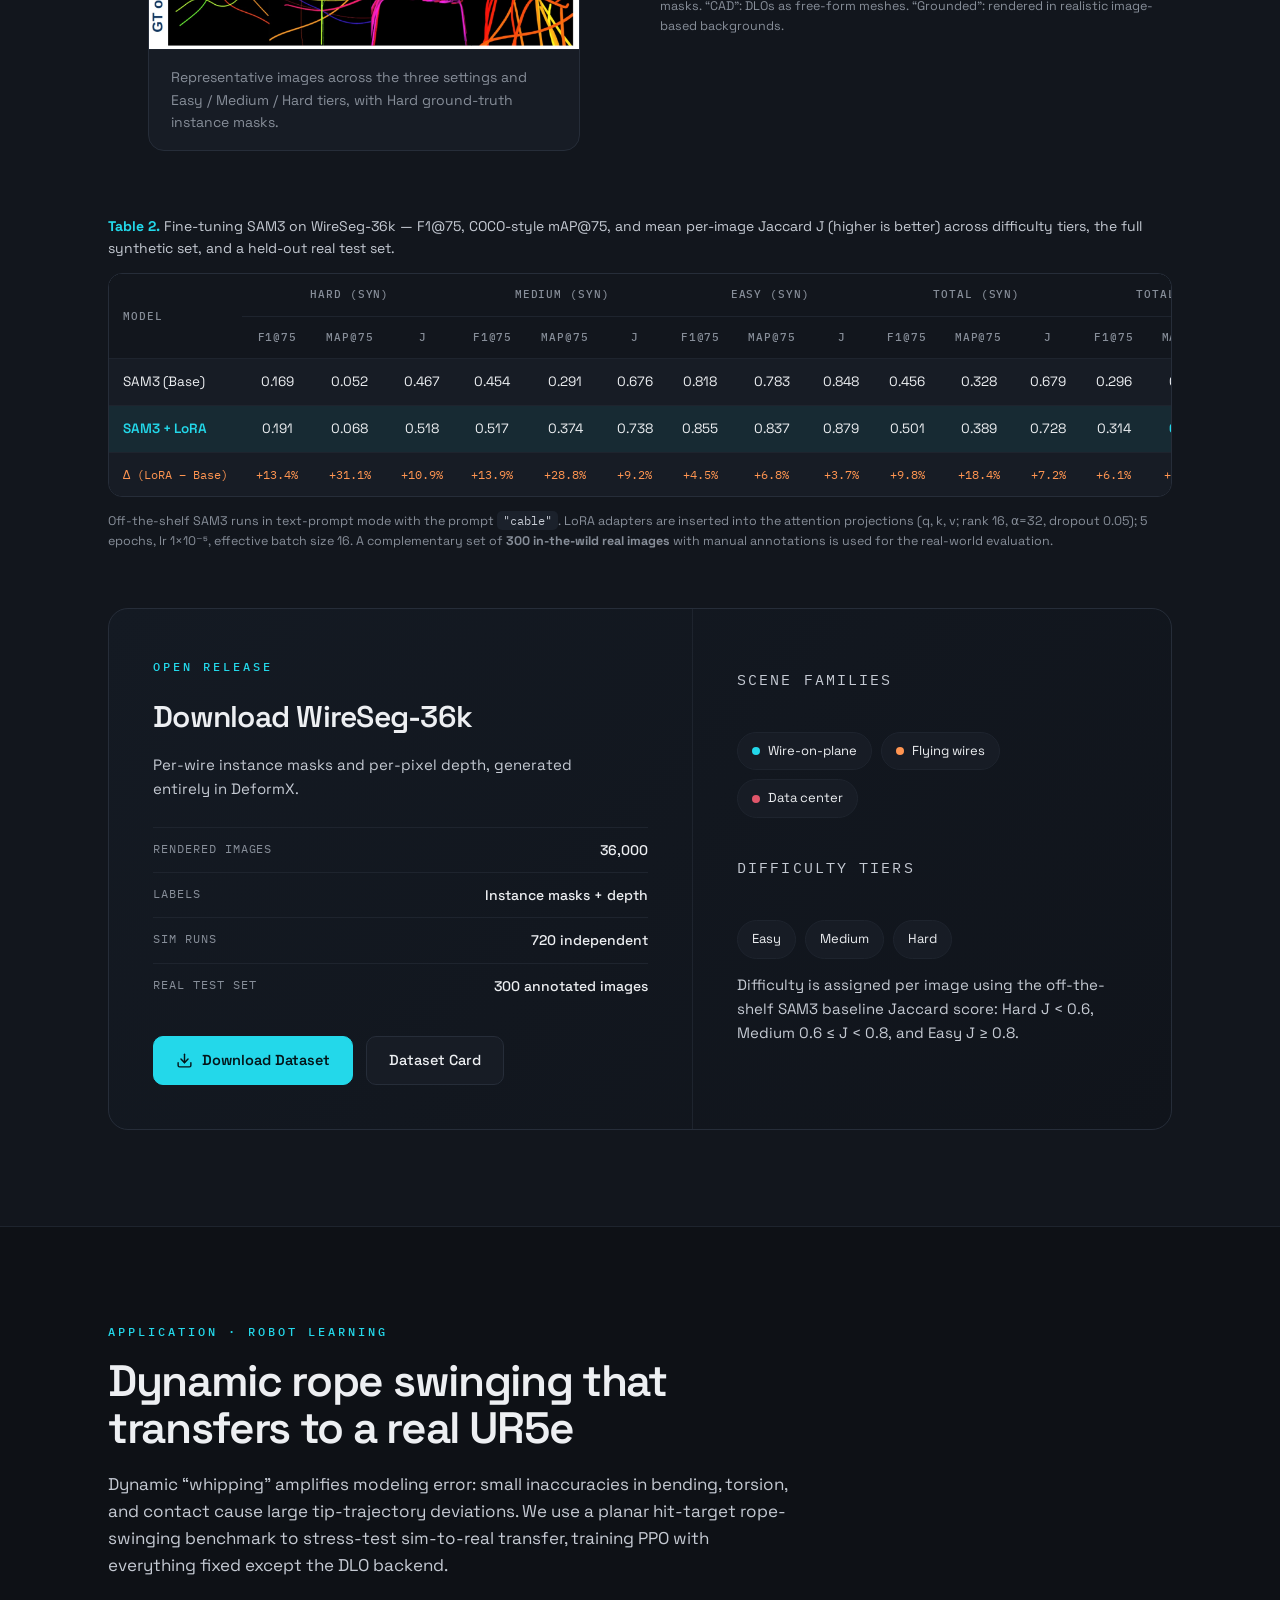
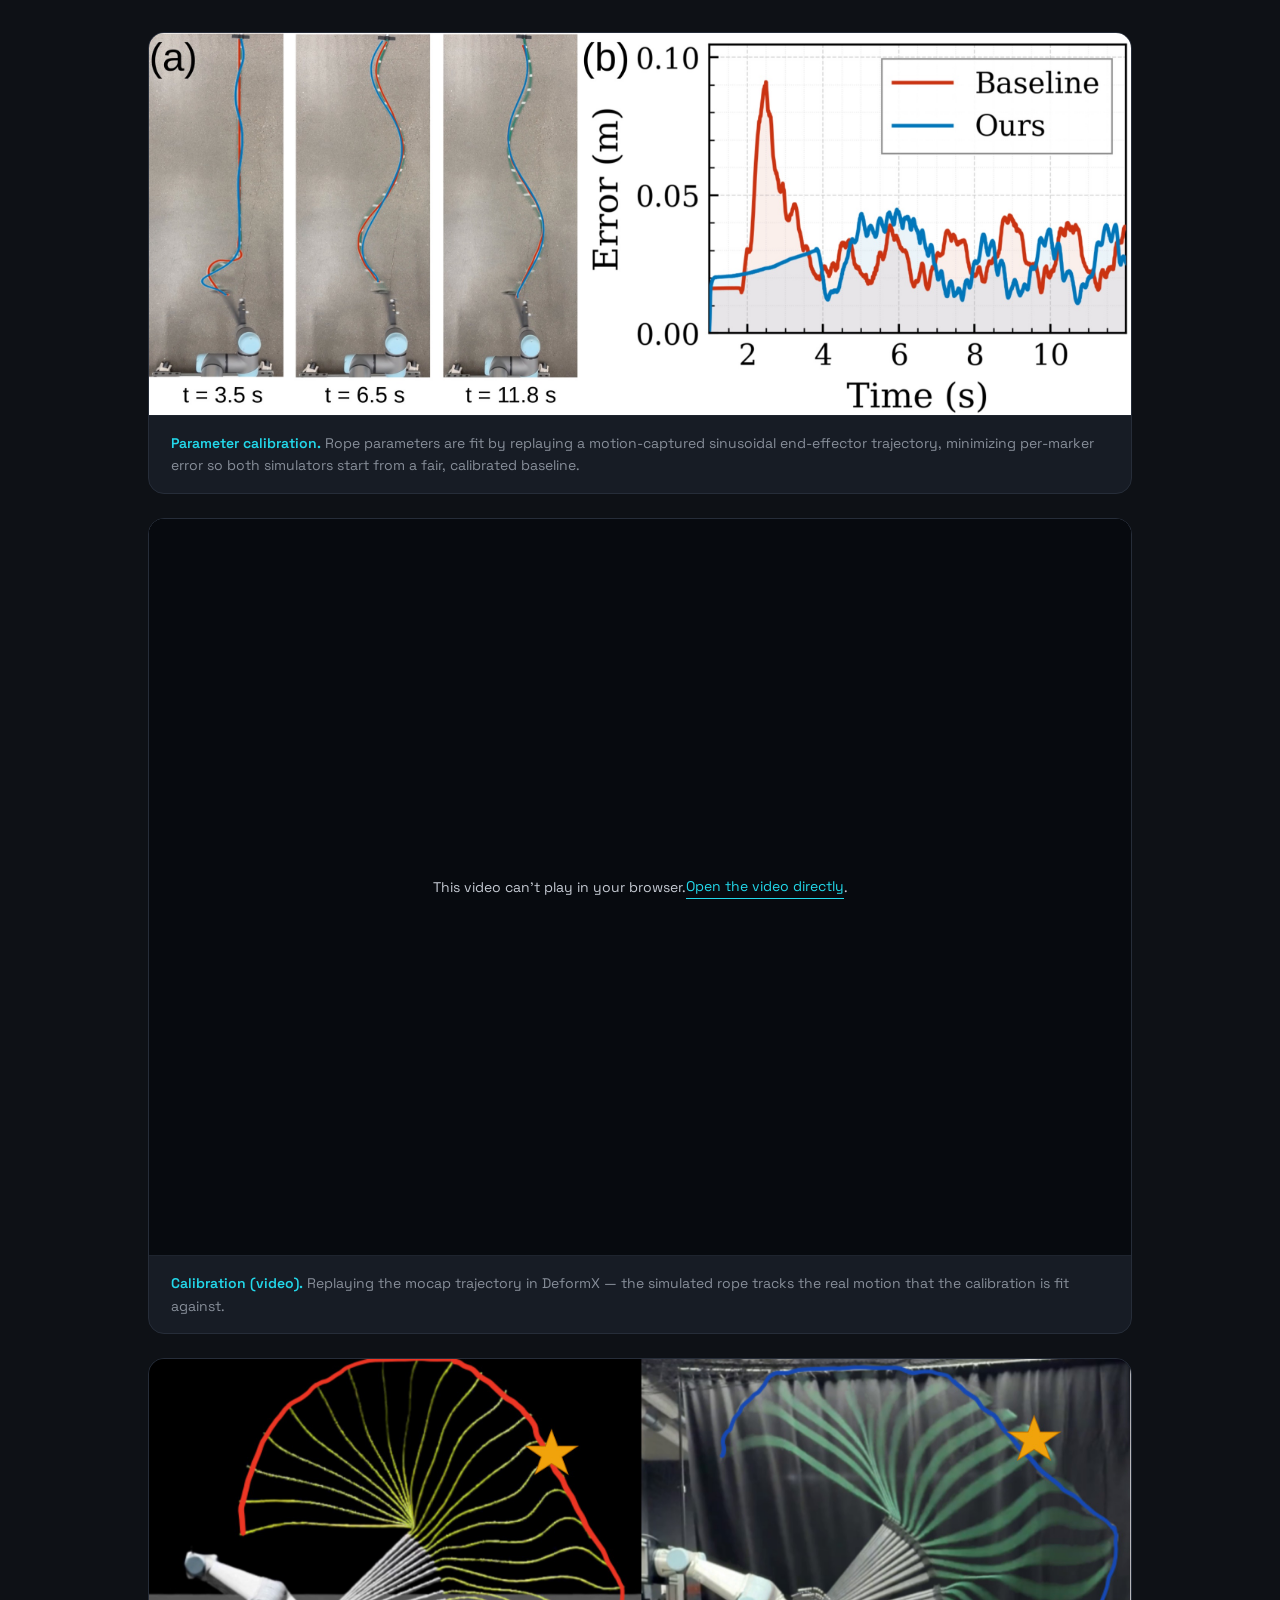
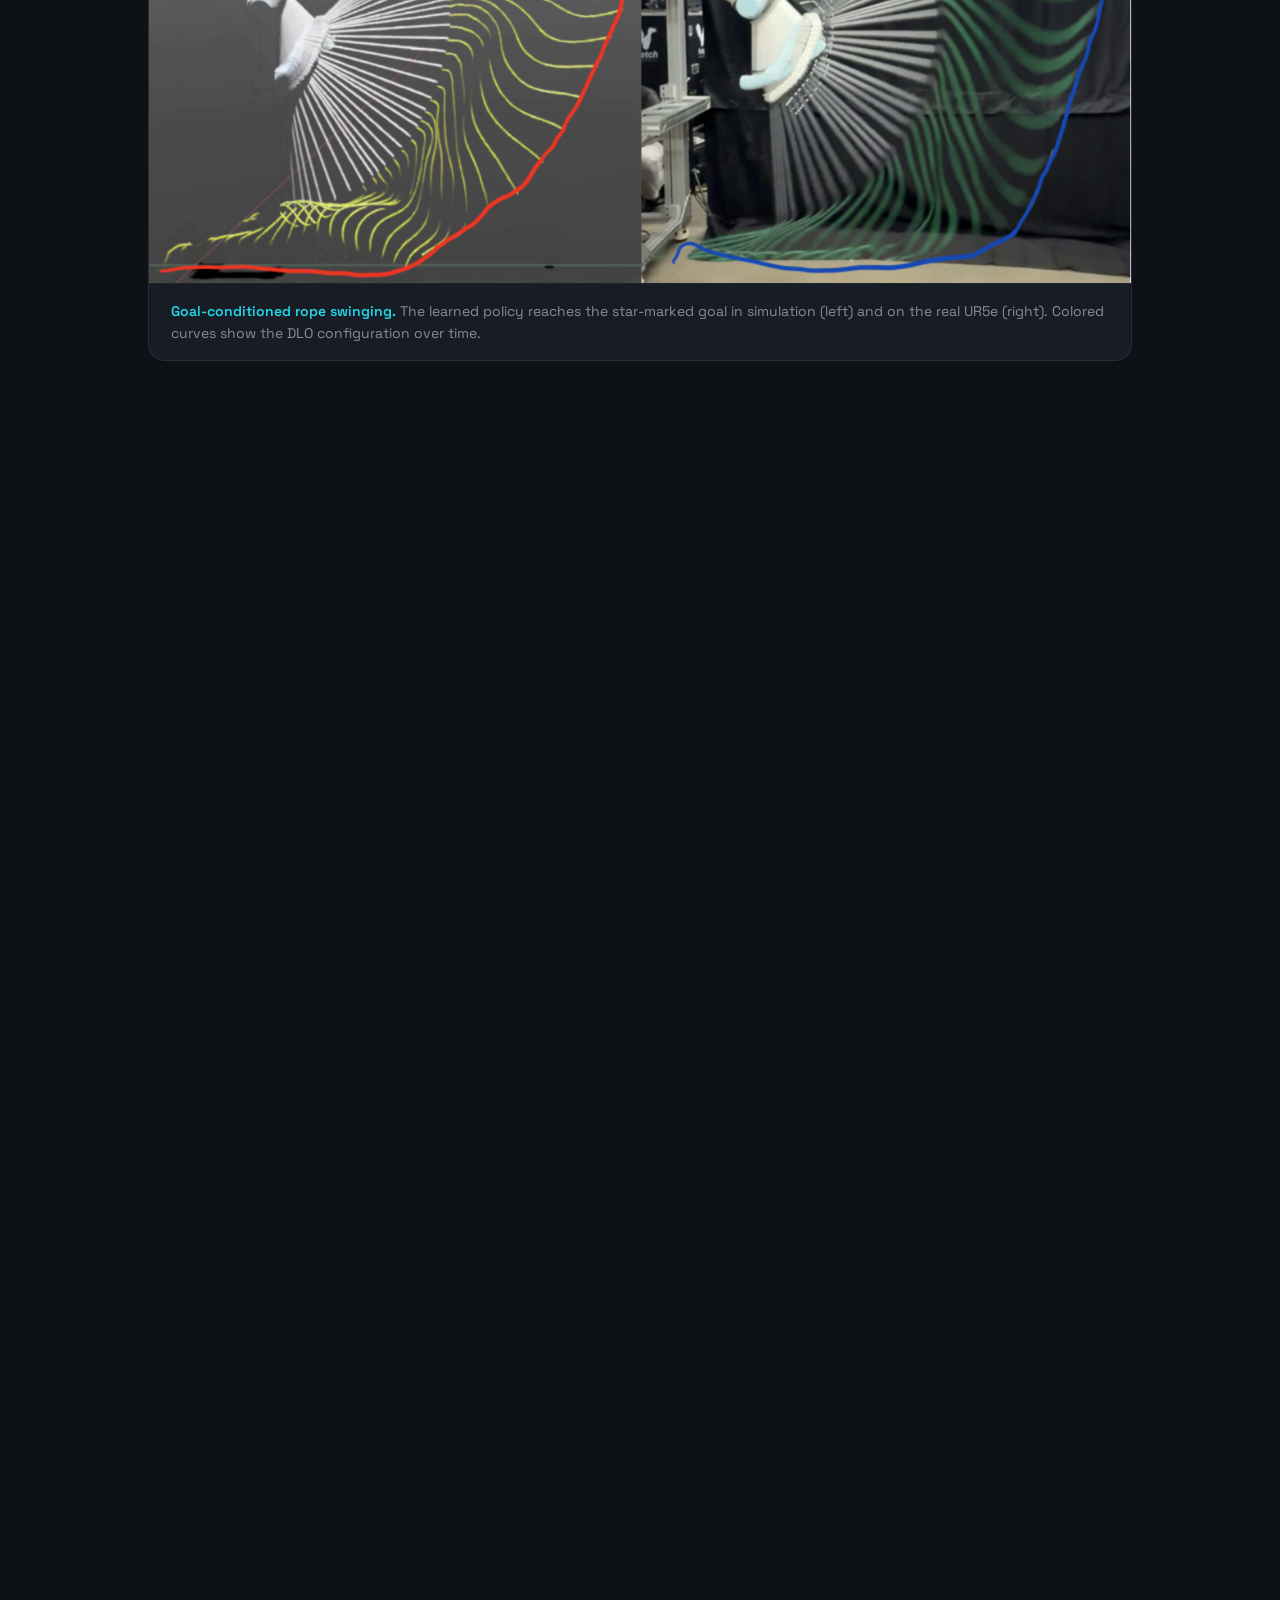
==== commit 404443d9: "Link DeformX and DeformX 2.0 from highlighted navigation entries" ====
--- a/index.html
+++ b/index.html
@@ -481,6 +481,17 @@
     .stat .num{font-size:38px;}
     .btn{flex:1 1 auto;justify-content:center;}
   }
+
+/* Sister-project navigation. */
+nav a.project-switch{display:inline-flex;align-items:center;gap:8px;flex-shrink:0;white-space:nowrap;padding:7px 12px;border:1px solid #23d8ea75;border-radius:9px;background:linear-gradient(120deg,#14323ded,#17222fed);color:#e6fcff;font-size:13px;font-weight:600;box-shadow:0 0 15px #23d8ea12;transition:border-color .2s,background .2s}
+nav a.project-switch:hover{border-color:#23d8ea;background:#1b3e49;color:#fff}
+nav a.project-switch:focus-visible{outline:2px solid #23d8ea;outline-offset:4px}
+.project-switch .project-icon{display:block;flex:none}.project-switch .project-arrow{color:#23d8ea;font-size:16px}
+@media(max-width:420px){nav a.project-switch{gap:5px;padding:6px 8px;font-size:11px}.project-switch .project-icon{width:18px;height:18px}}
+
+@media(max-width:1100px) and (min-width:761px){.navlinks{gap:16px}.navlinks a[href="#learning"],.navlinks a[href="#bibtex"]{display:none}}
+@media(max-width:760px){.navlinks{gap:10px}.navlinks a.project-switch{display:inline-flex}}
+@media(max-width:420px){nav .wrap{padding-left:14px;padding-right:14px}.navlinks .ghbtn{padding:6px 8px}.brand{gap:6px}.brand .bname{font-size:16px}.brand .bmark{width:24px;height:24px}}
 </style>
 </head>
 <body>
@@ -508,6 +519,7 @@
         <svg width="16" height="16" viewBox="0 0 24 24" fill="currentColor" aria-hidden="true"><path d="M12 .5C5.73.5.99 5.24.99 11.52c0 4.87 3.16 9 7.54 10.46.55.1.75-.24.75-.53 0-.26-.01-.95-.02-1.86-3.07.67-3.71-1.48-3.71-1.48-.5-1.28-1.23-1.62-1.23-1.62-1-.69.08-.67.08-.67 1.11.08 1.69 1.14 1.69 1.14.99 1.69 2.6 1.2 3.23.92.1-.72.39-1.2.7-1.48-2.45-.28-5.03-1.23-5.03-5.48 0-1.21.43-2.2 1.14-2.98-.11-.28-.5-1.41.11-2.94 0 0 .93-.3 3.05 1.14a10.5 10.5 0 0 1 5.56 0c2.12-1.44 3.05-1.14 3.05-1.14.61 1.53.22 2.66.11 2.94.71.78 1.14 1.77 1.14 2.98 0 4.26-2.59 5.2-5.05 5.47.4.35.76 1.03.76 2.08 0 1.5-.01 2.71-.01 3.08 0 .29.2.64.76.53A10.53 10.53 0 0 0 23 11.52C23 5.24 18.27.5 12 .5z"/></svg>
         Code
       </a>
+      <a class="project-switch" href="https://deformx.github.io/DeformY/" aria-label="Visit DeformX 2.0 website"><svg class="project-icon" width="22" height="22" viewBox="0 0 24 24" fill="none" aria-hidden="true"><path d="M5 4C13 7 11 17 19 20" stroke="#23d8ea" stroke-width="2.4" stroke-linecap="round"/><path d="M19 4C11 7 13 17 5 20" stroke="#ff9551" stroke-width="2.4" stroke-linecap="round"/><path d="m12 9 3 3-3 3-3-3Z" fill="currentColor"/></svg><span>DeformX 2.0</span><span class="project-arrow" aria-hidden="true">↗</span></a>
     </div>
   </div>
 </nav>
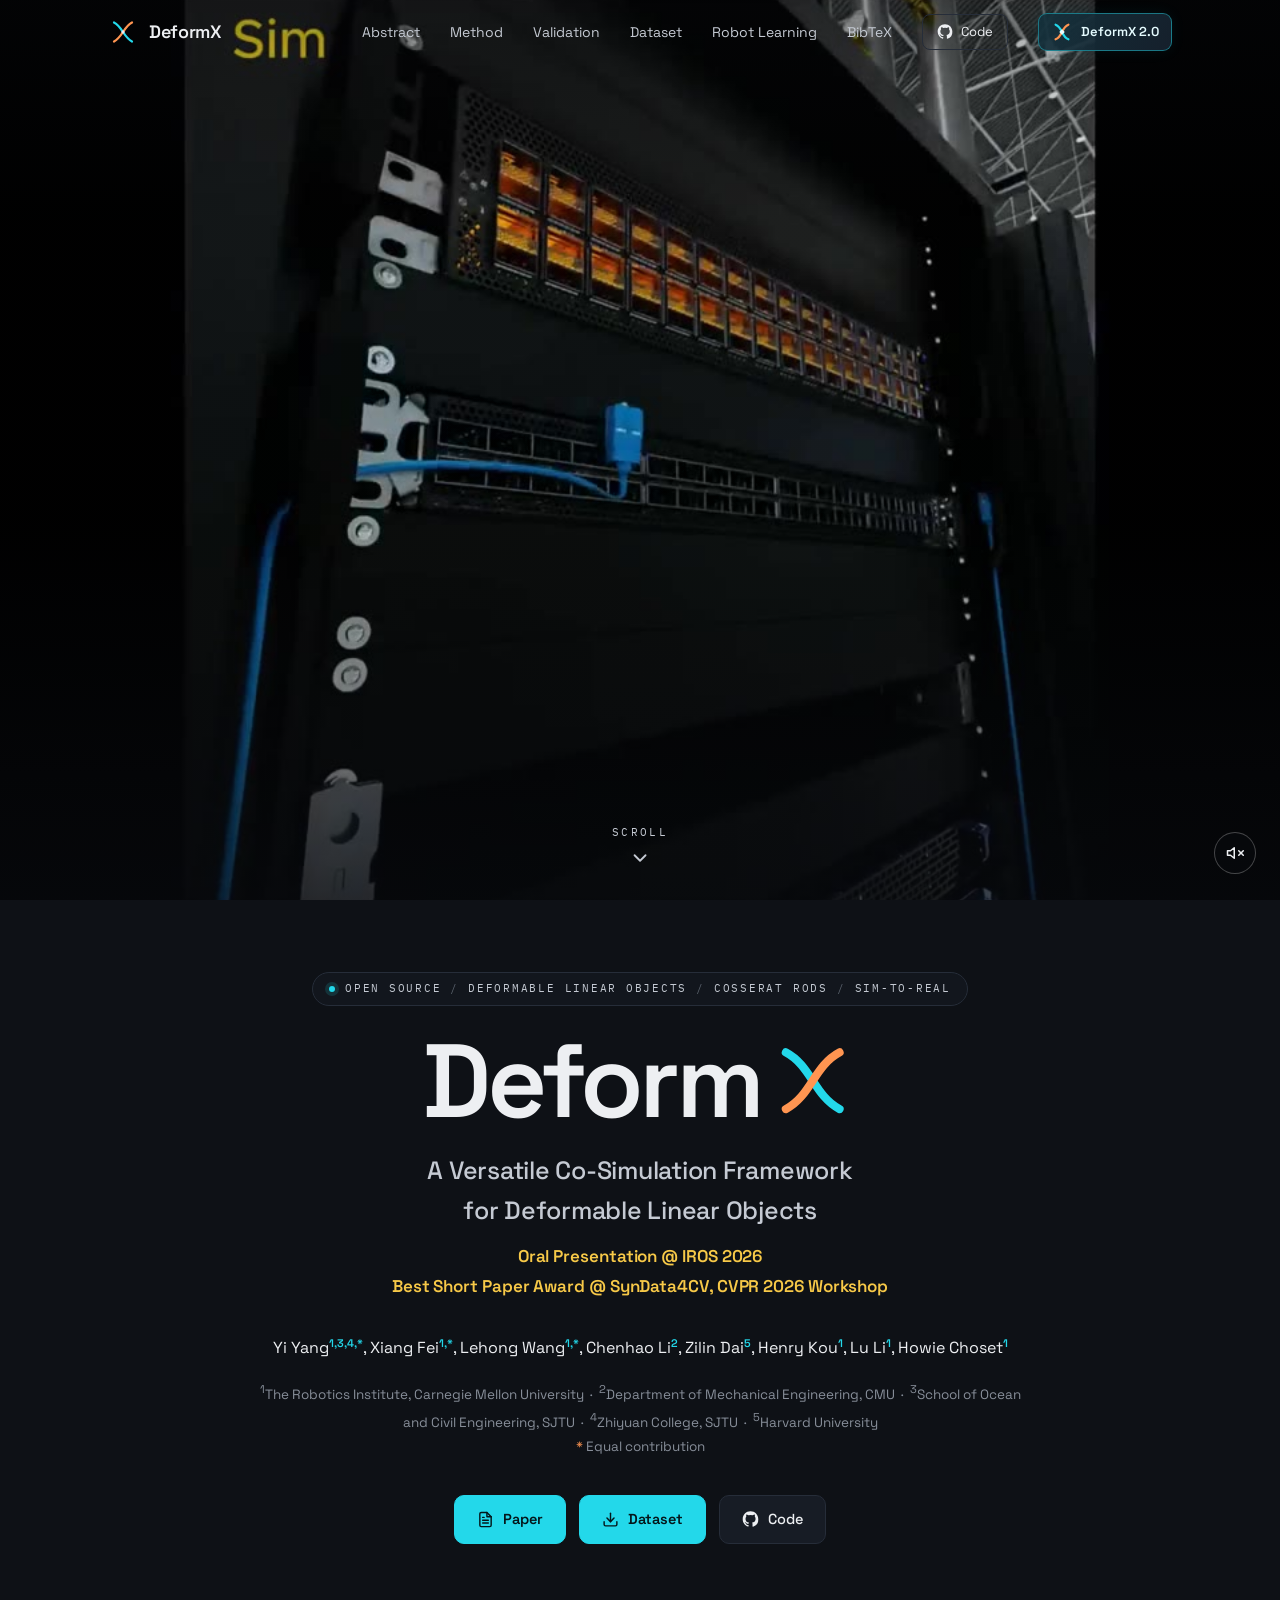
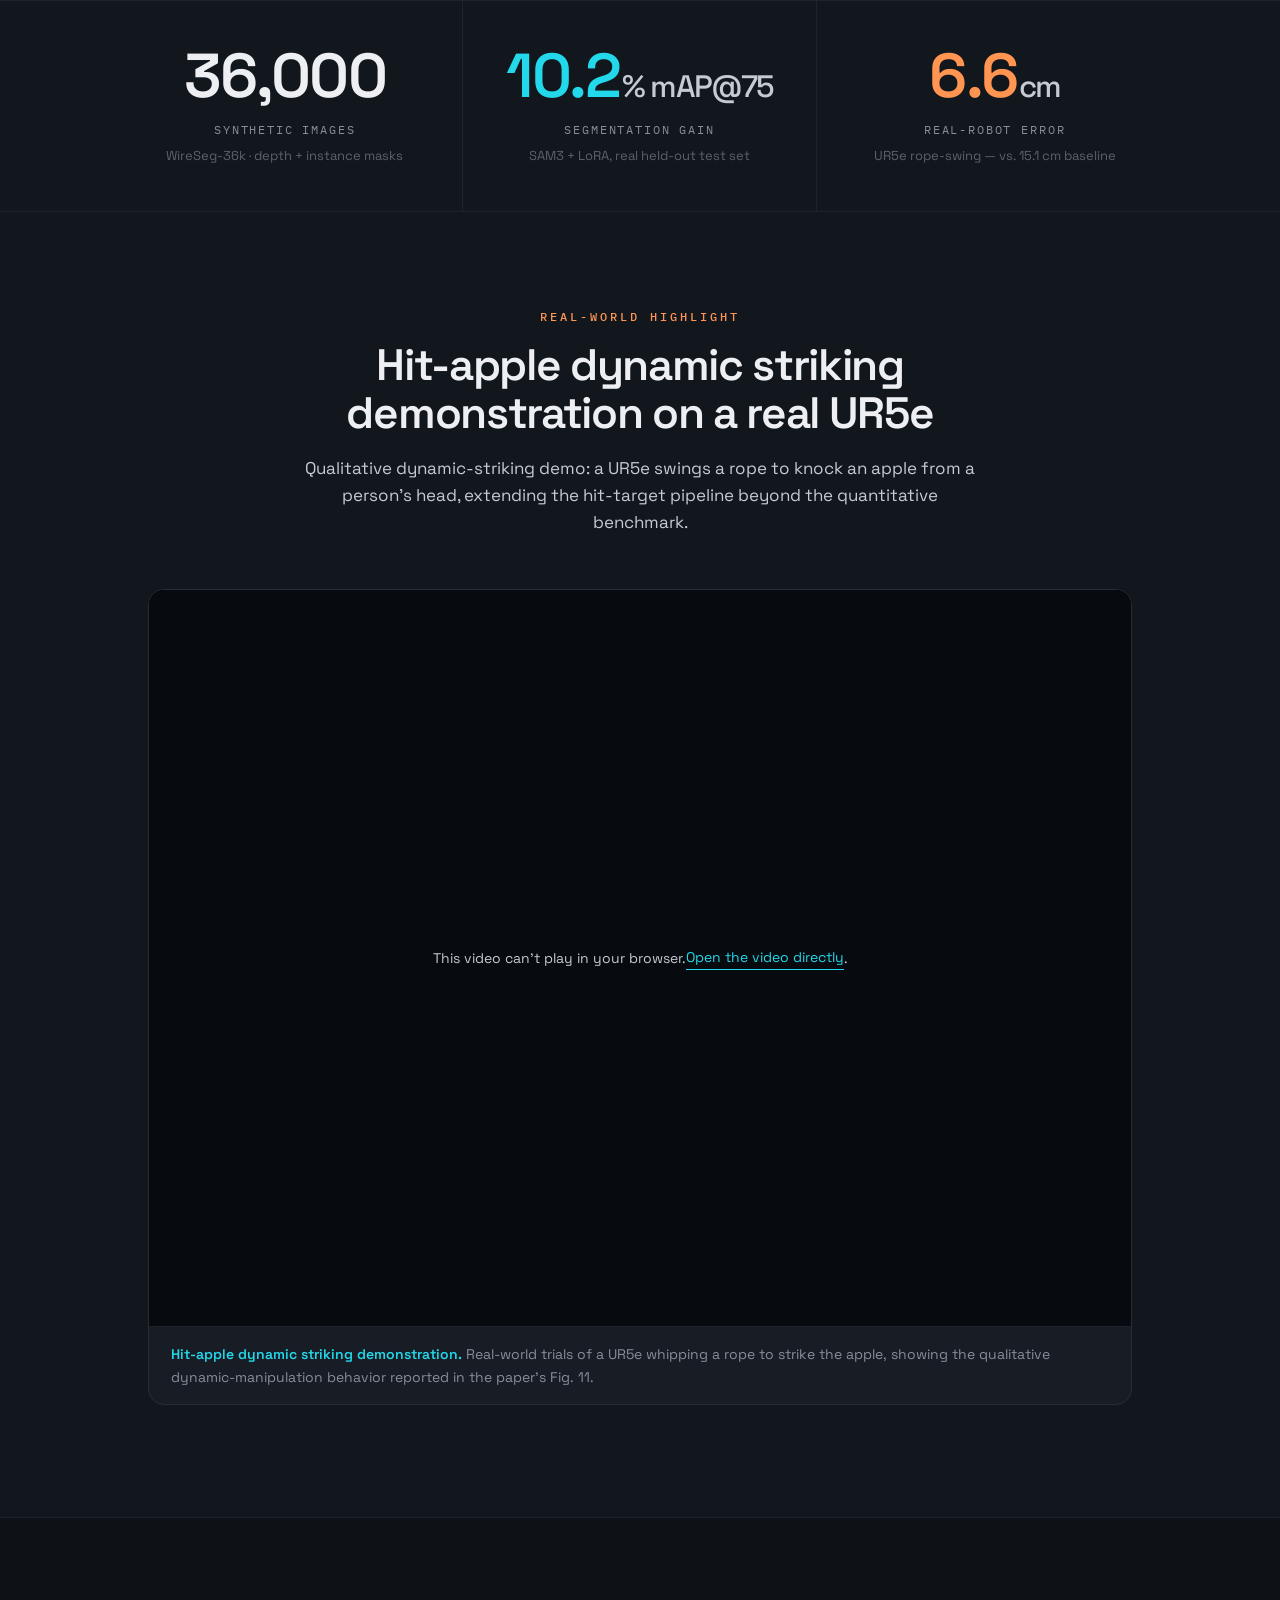
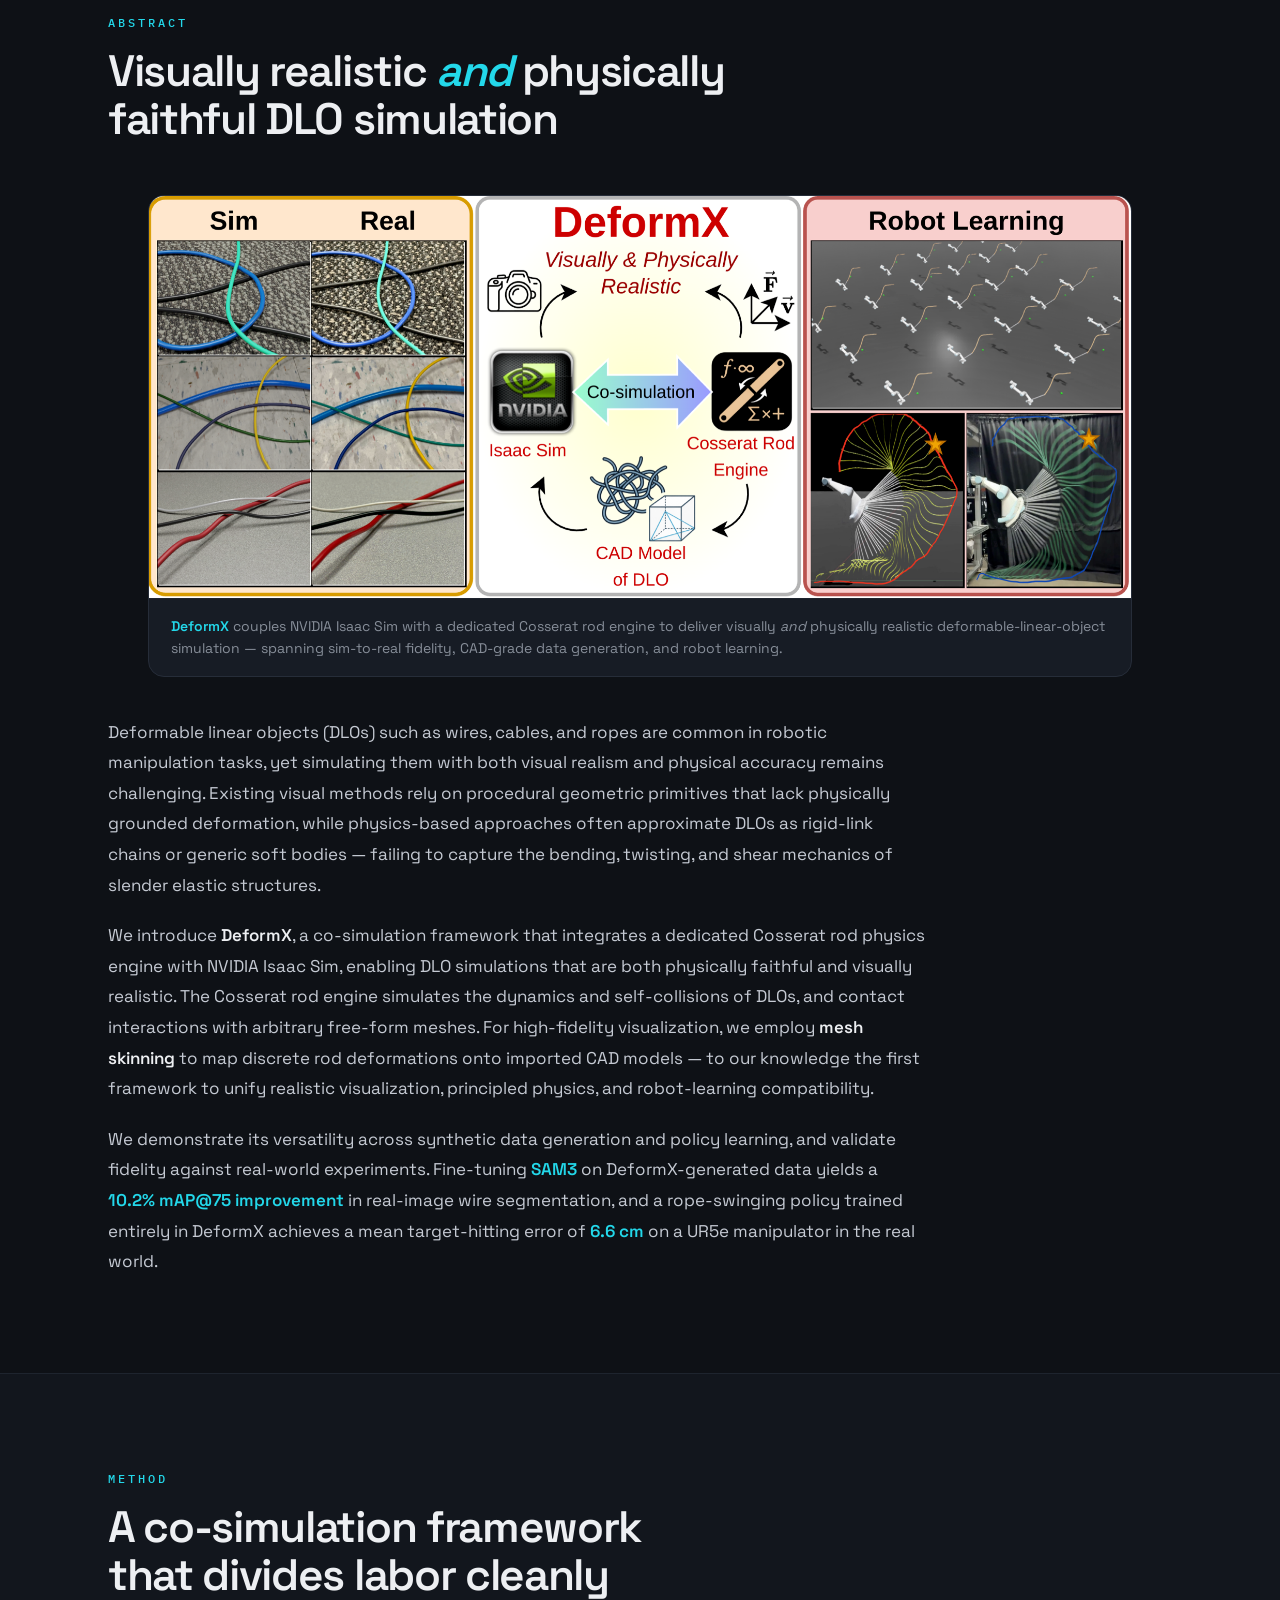
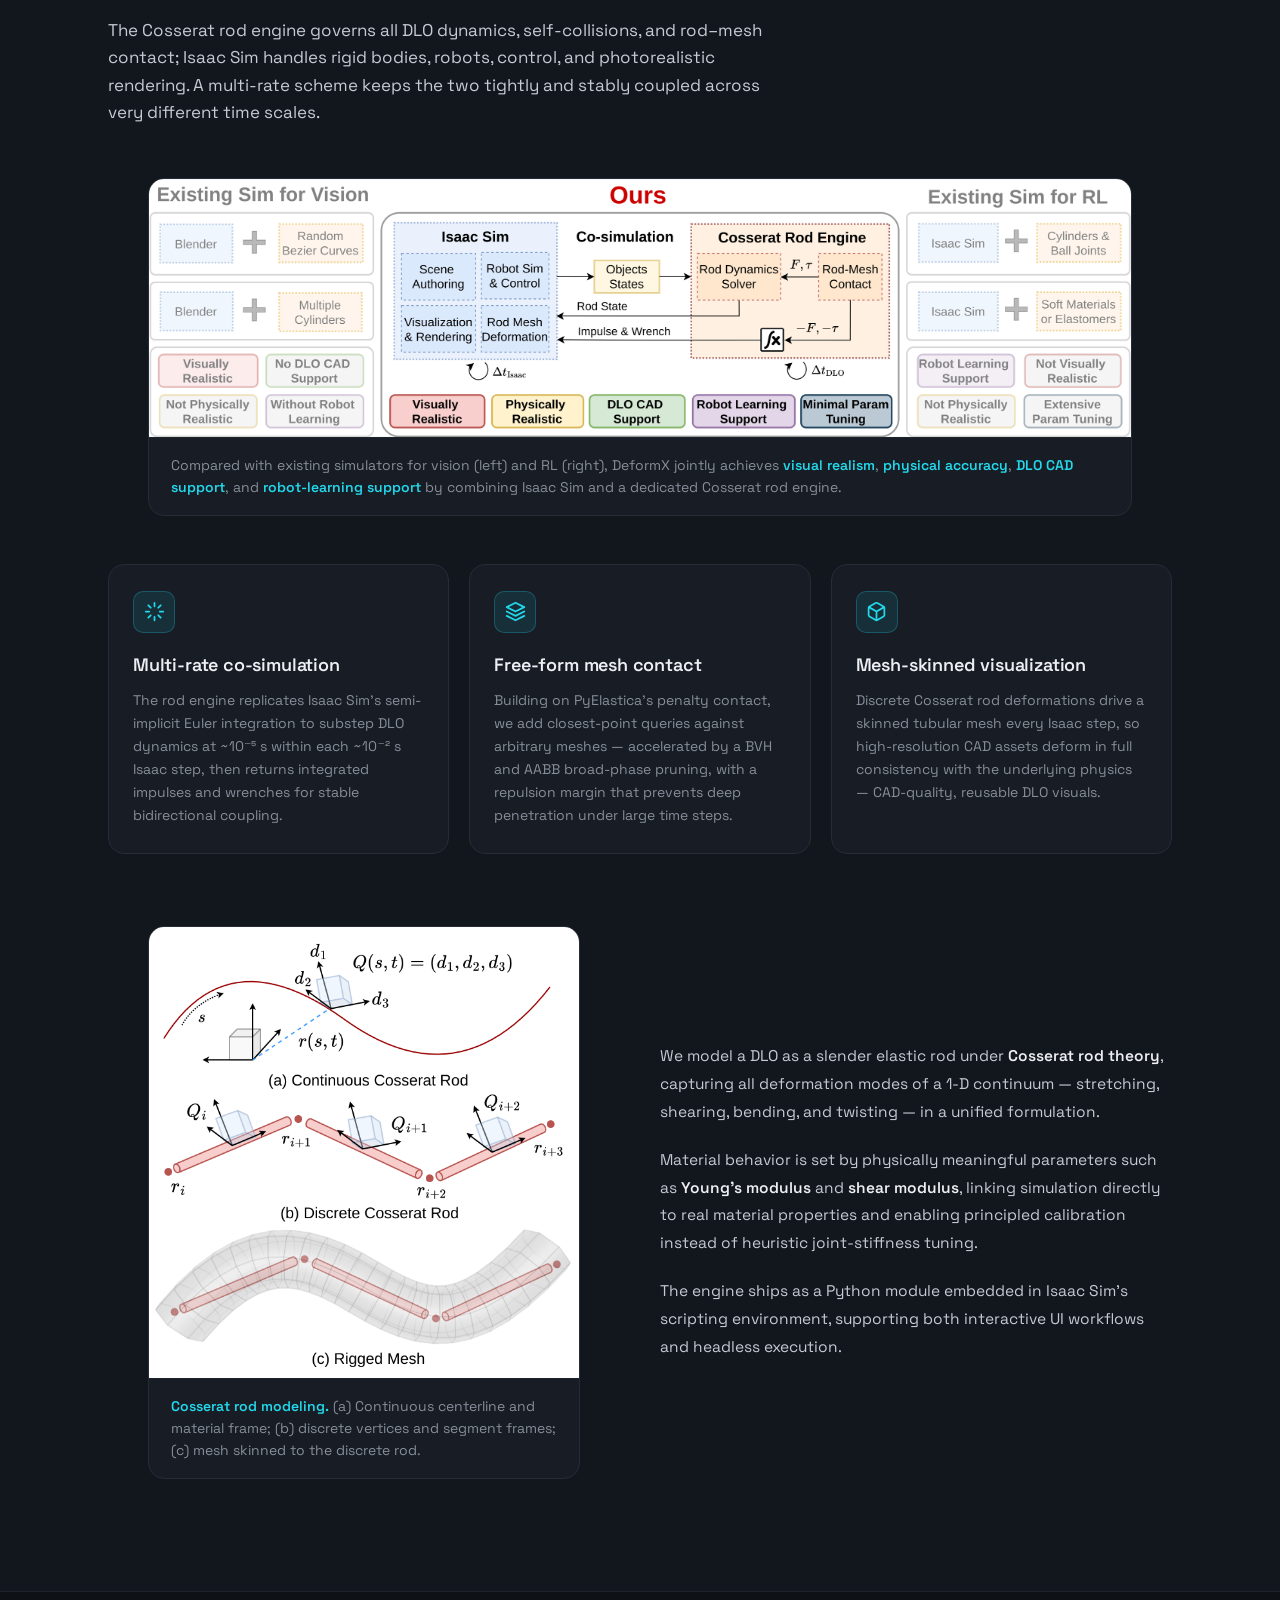
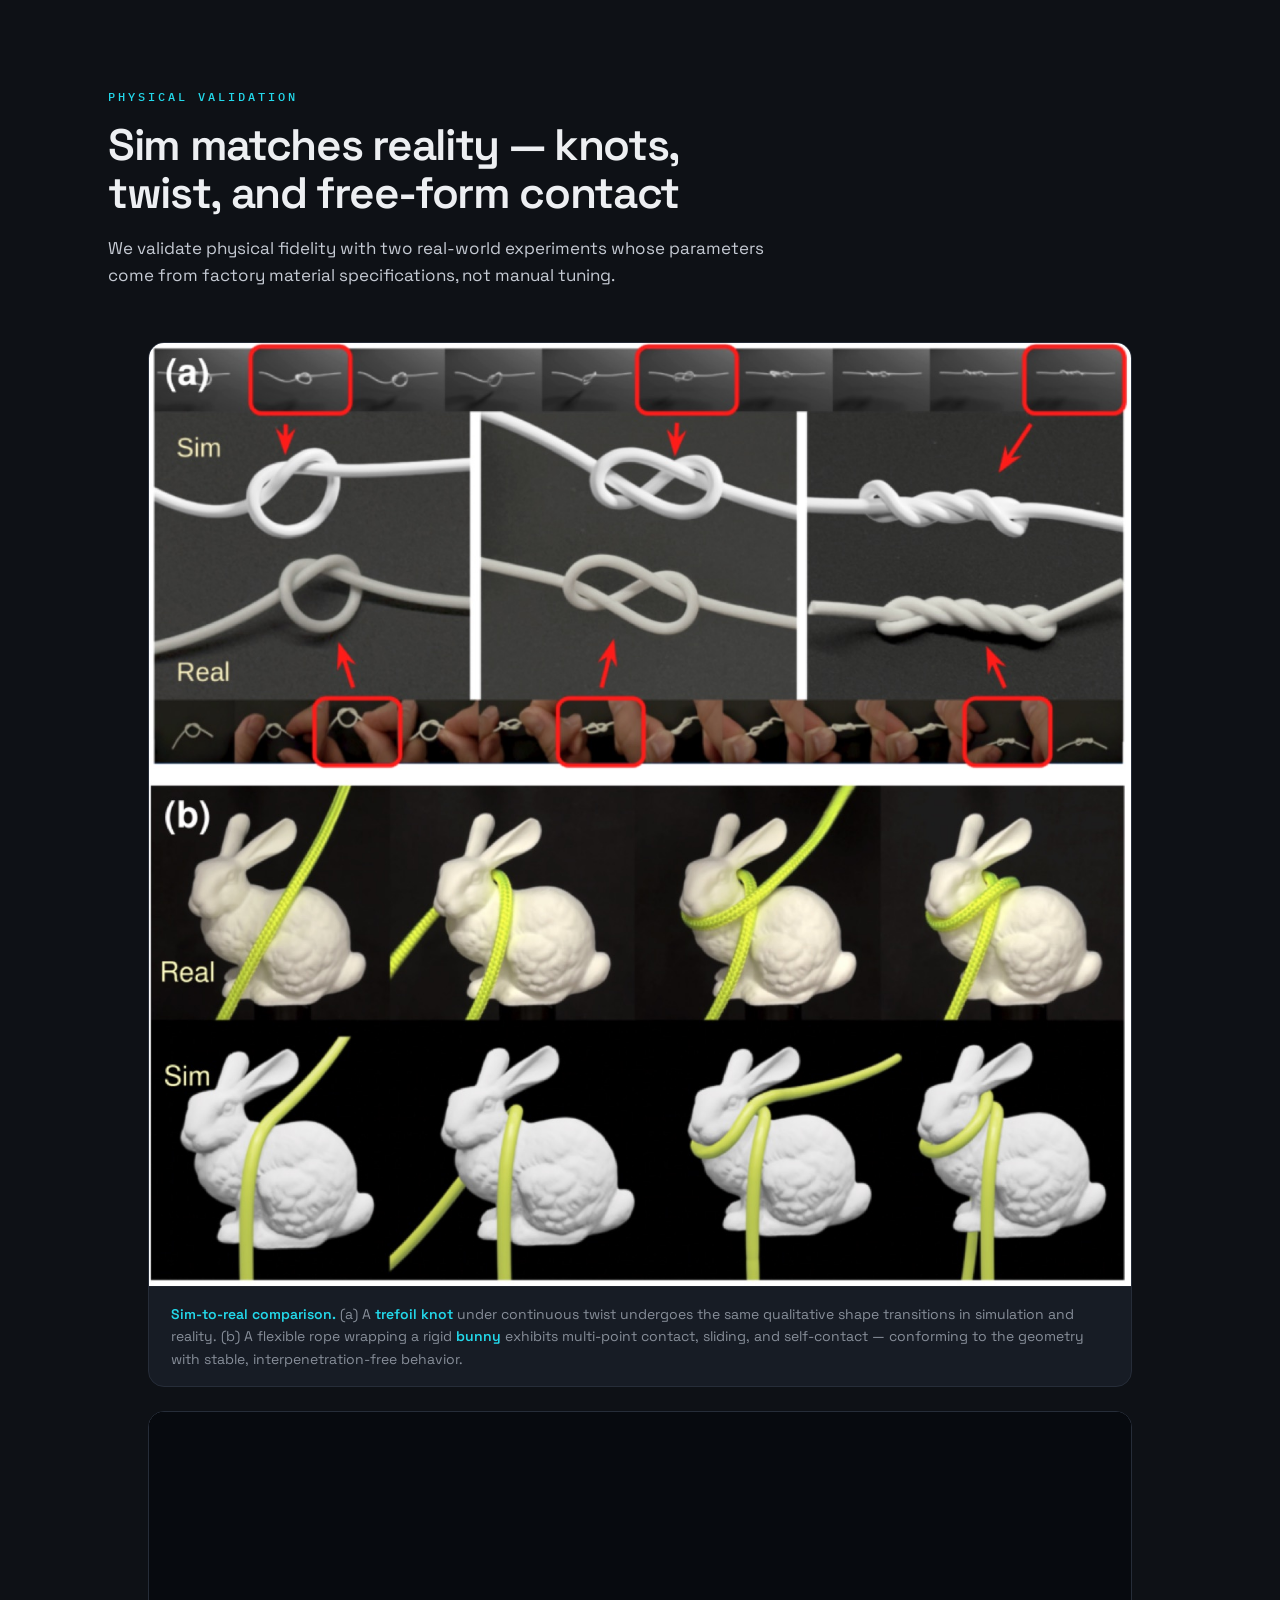
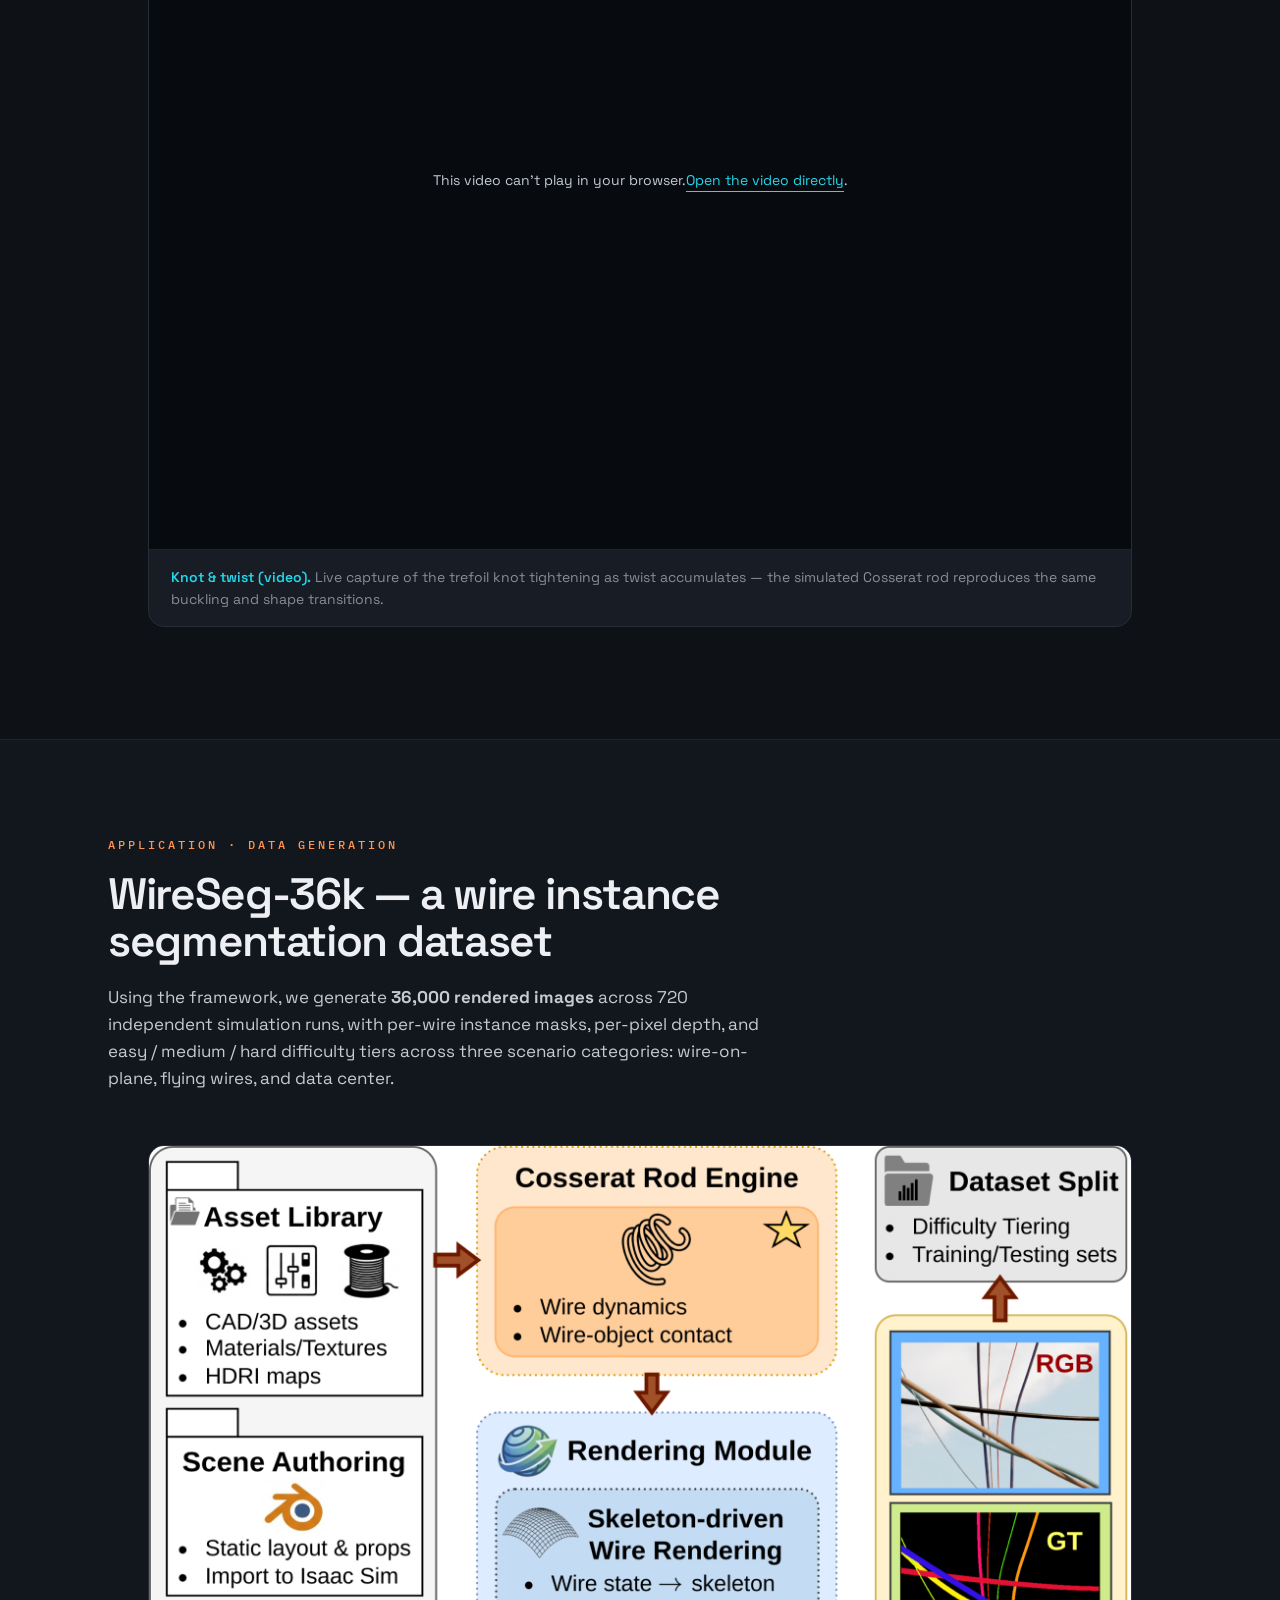
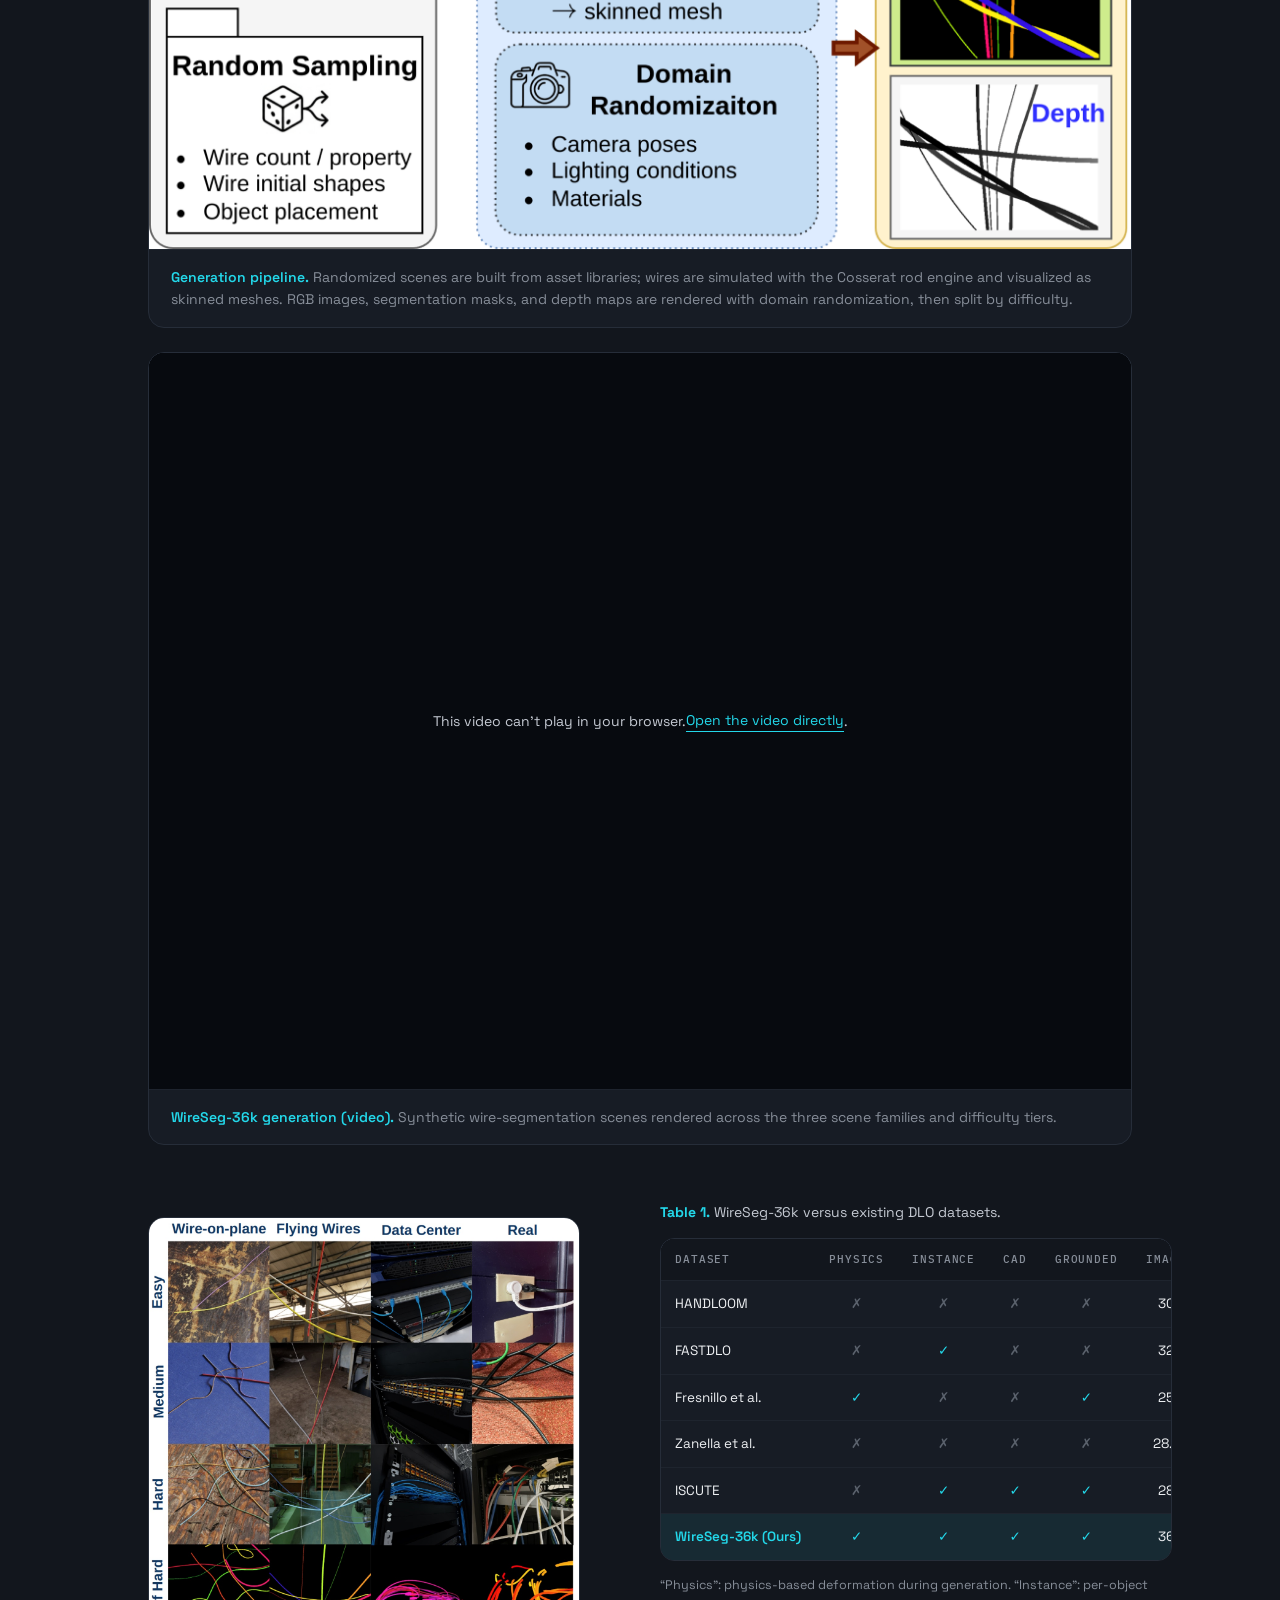
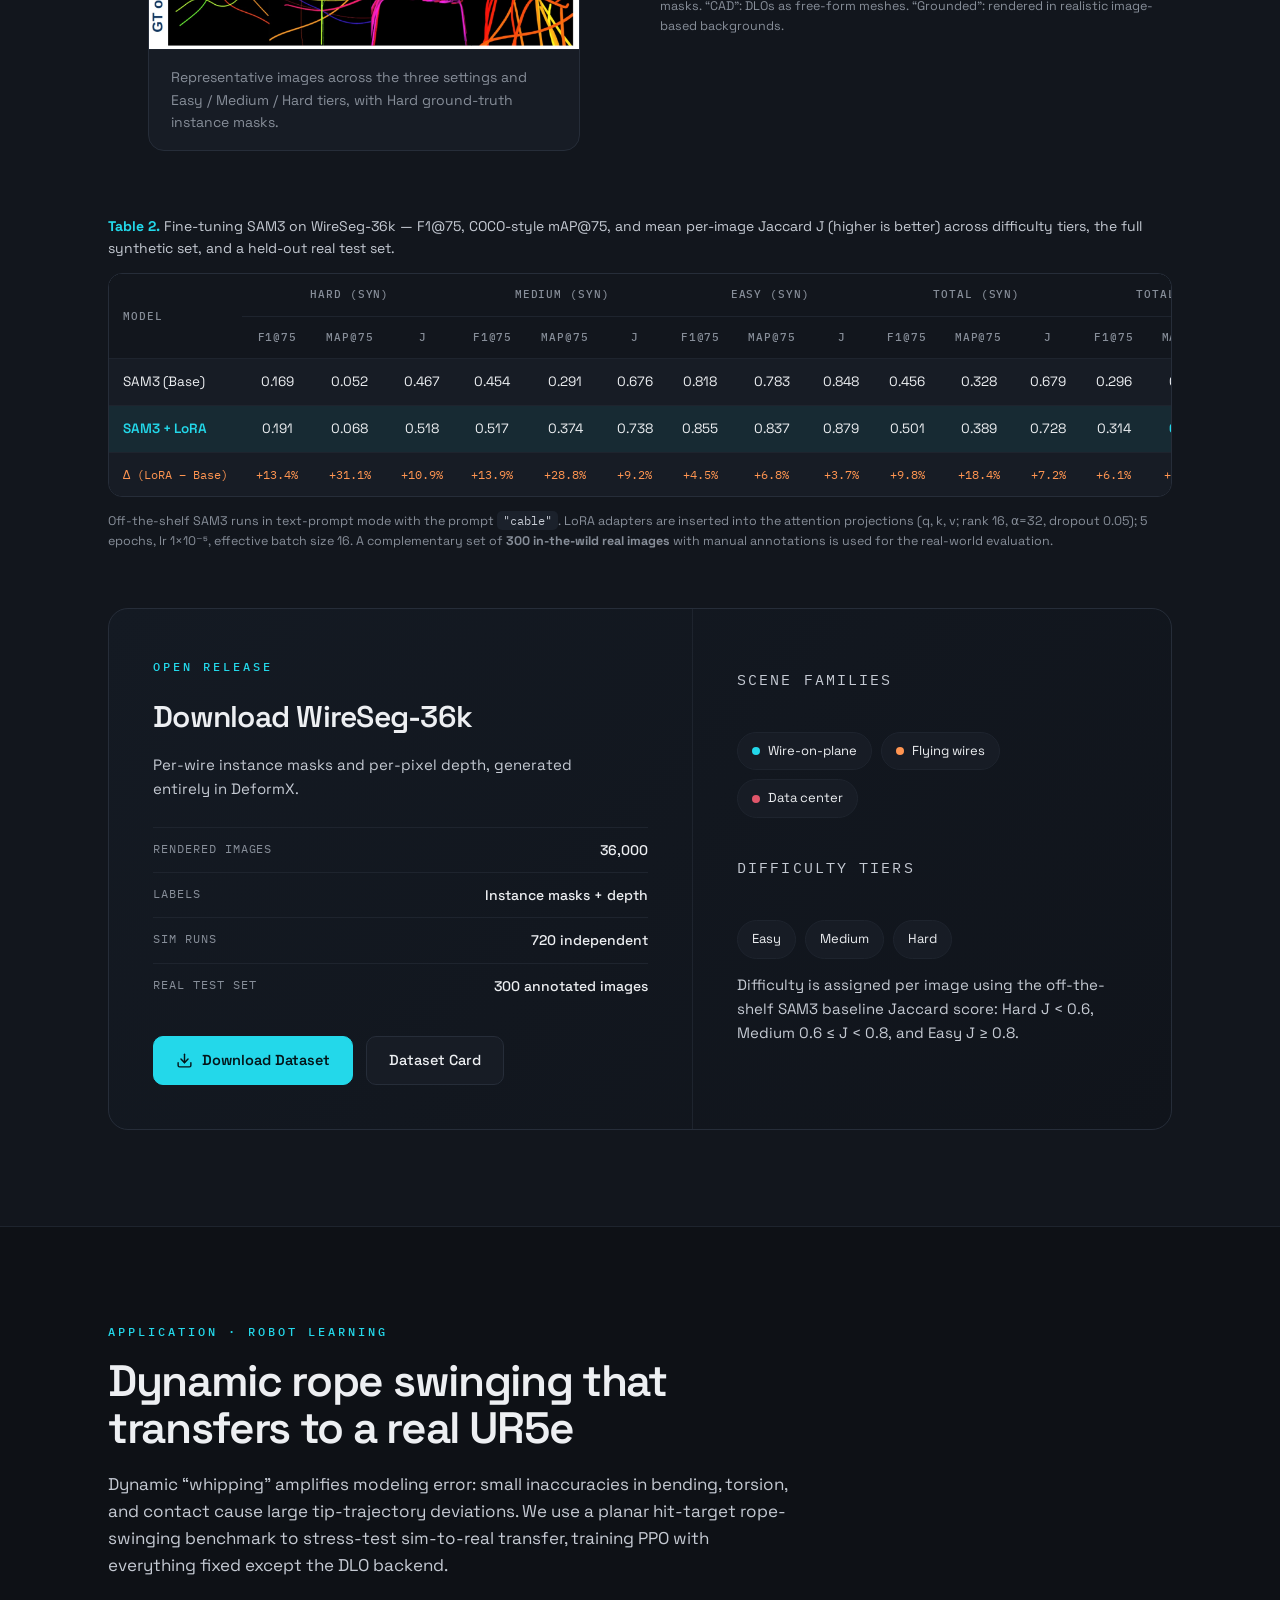
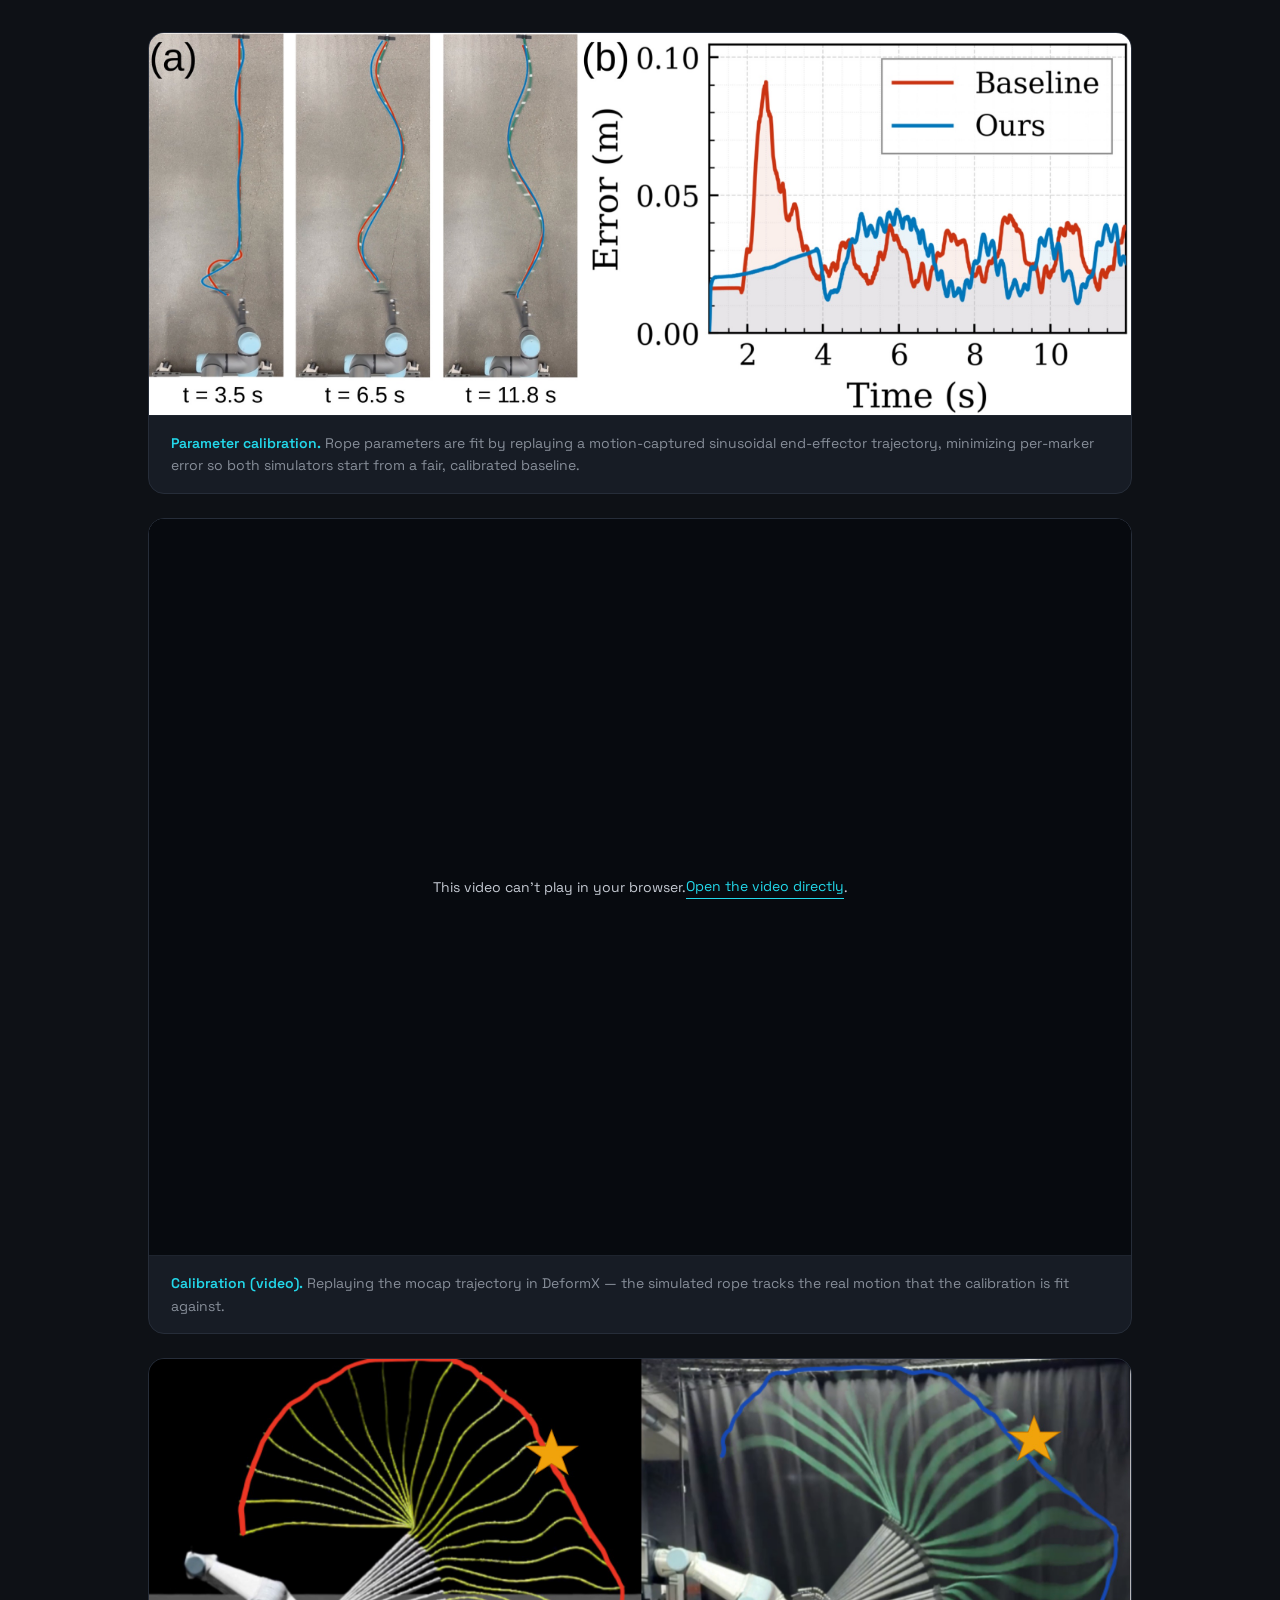
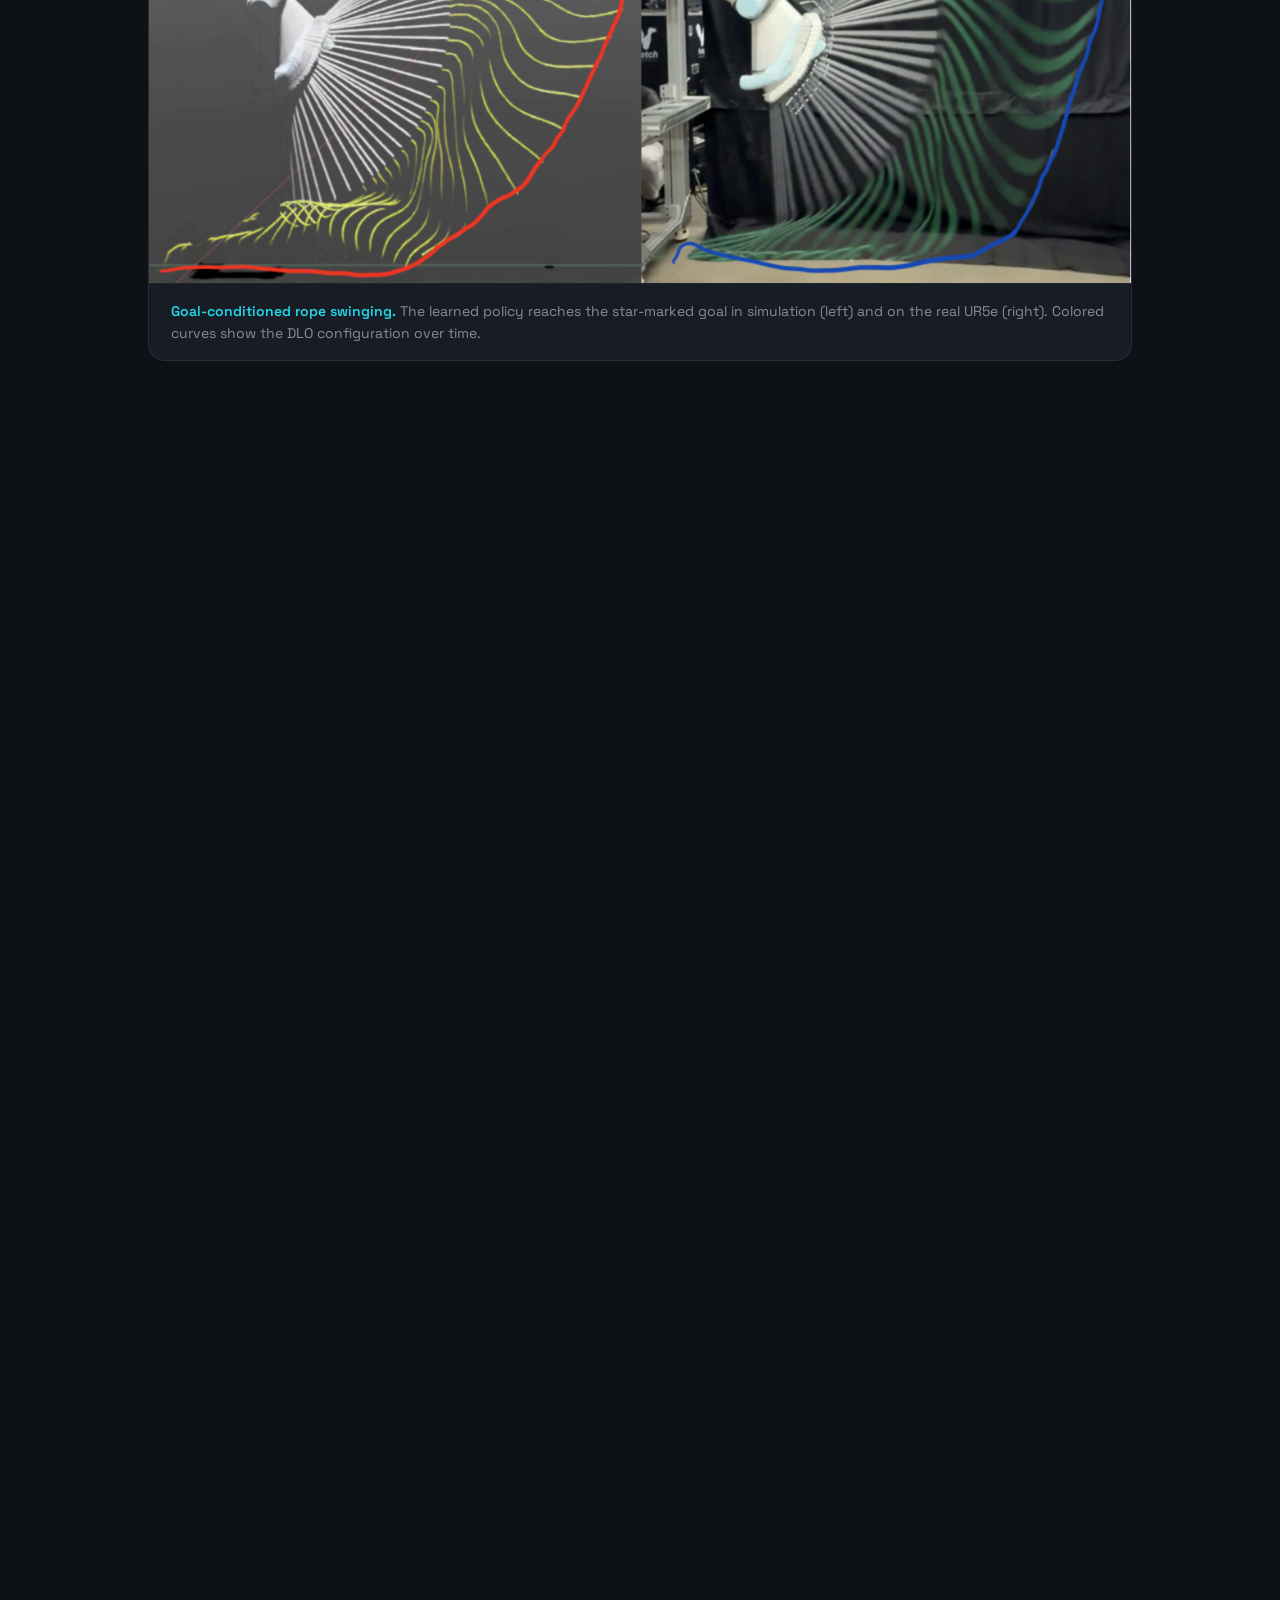
==== commit 6c1dea05: "Remove trailing arrows from project navigation links" ====
--- a/index.html
+++ b/index.html
@@ -519,7 +519,7 @@
         <svg width="16" height="16" viewBox="0 0 24 24" fill="currentColor" aria-hidden="true"><path d="M12 .5C5.73.5.99 5.24.99 11.52c0 4.87 3.16 9 7.54 10.46.55.1.75-.24.75-.53 0-.26-.01-.95-.02-1.86-3.07.67-3.71-1.48-3.71-1.48-.5-1.28-1.23-1.62-1.23-1.62-1-.69.08-.67.08-.67 1.11.08 1.69 1.14 1.69 1.14.99 1.69 2.6 1.2 3.23.92.1-.72.39-1.2.7-1.48-2.45-.28-5.03-1.23-5.03-5.48 0-1.21.43-2.2 1.14-2.98-.11-.28-.5-1.41.11-2.94 0 0 .93-.3 3.05 1.14a10.5 10.5 0 0 1 5.56 0c2.12-1.44 3.05-1.14 3.05-1.14.61 1.53.22 2.66.11 2.94.71.78 1.14 1.77 1.14 2.98 0 4.26-2.59 5.2-5.05 5.47.4.35.76 1.03.76 2.08 0 1.5-.01 2.71-.01 3.08 0 .29.2.64.76.53A10.53 10.53 0 0 0 23 11.52C23 5.24 18.27.5 12 .5z"/></svg>
         Code
       </a>
-      <a class="project-switch" href="https://deformx.github.io/DeformY/" aria-label="Visit DeformX 2.0 website"><svg class="project-icon" width="22" height="22" viewBox="0 0 24 24" fill="none" aria-hidden="true"><path d="M5 4C13 7 11 17 19 20" stroke="#23d8ea" stroke-width="2.4" stroke-linecap="round"/><path d="M19 4C11 7 13 17 5 20" stroke="#ff9551" stroke-width="2.4" stroke-linecap="round"/><path d="m12 9 3 3-3 3-3-3Z" fill="currentColor"/></svg><span>DeformX 2.0</span><span class="project-arrow" aria-hidden="true">↗</span></a>
+      <a class="project-switch" href="https://deformx.github.io/DeformY/" aria-label="Visit DeformX 2.0 website"><svg class="project-icon" width="22" height="22" viewBox="0 0 24 24" fill="none" aria-hidden="true"><path d="M5 4C13 7 11 17 19 20" stroke="#23d8ea" stroke-width="2.4" stroke-linecap="round"/><path d="M19 4C11 7 13 17 5 20" stroke="#ff9551" stroke-width="2.4" stroke-linecap="round"/><path d="m12 9 3 3-3 3-3-3Z" fill="currentColor"/></svg><span>DeformX 2.0</span></a>
     </div>
   </div>
 </nav>
